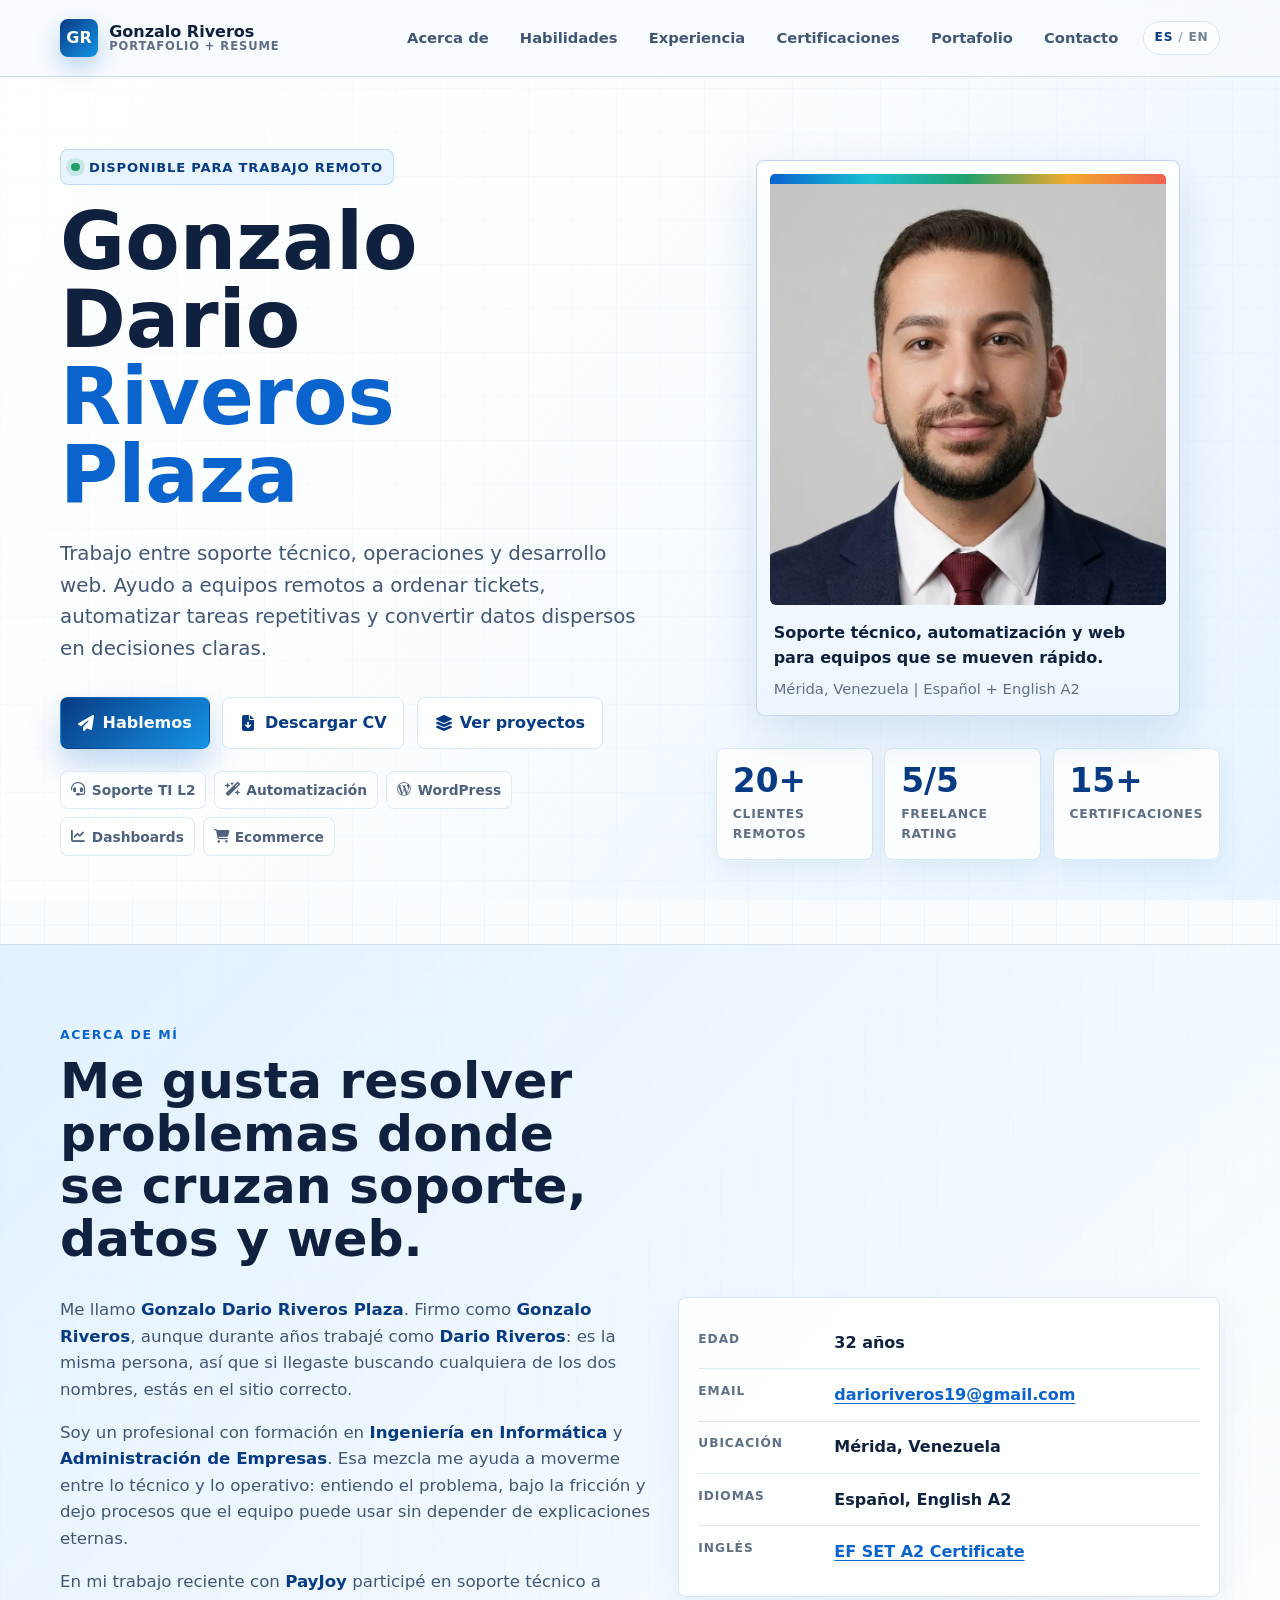
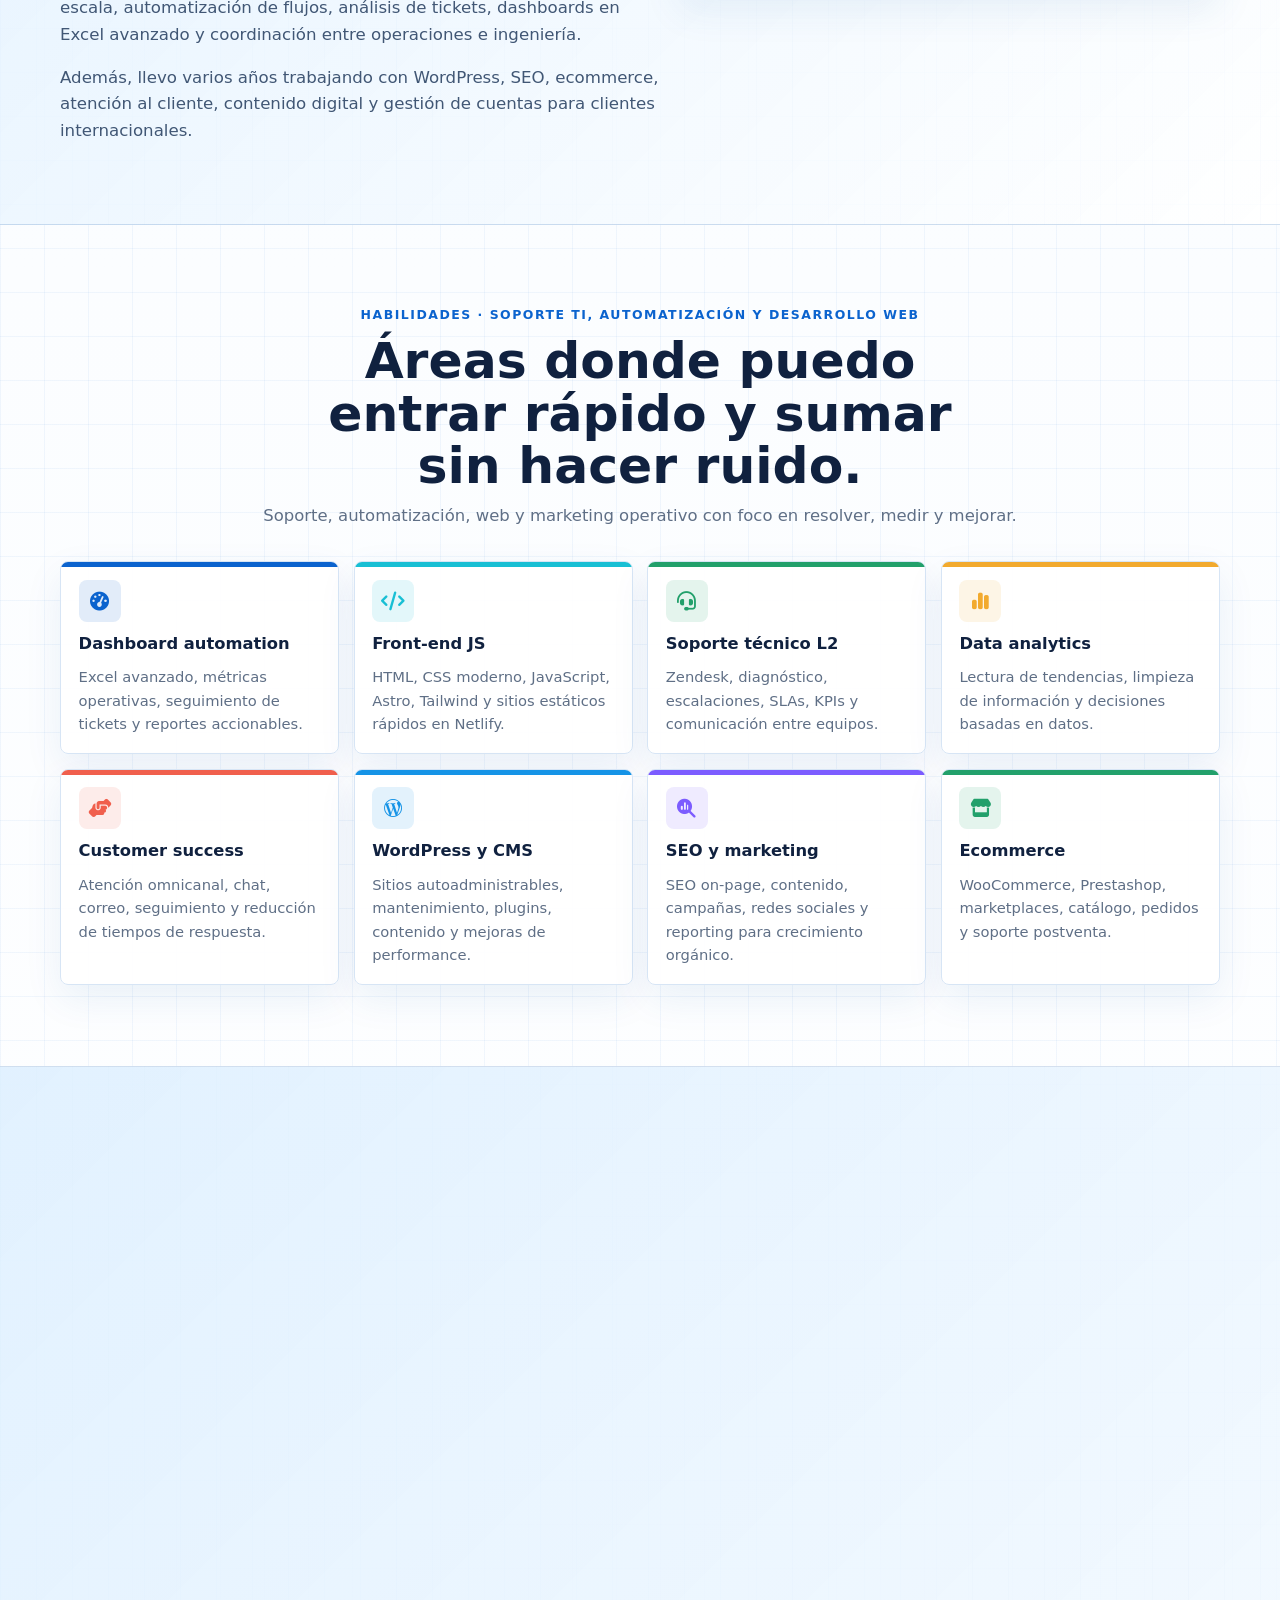
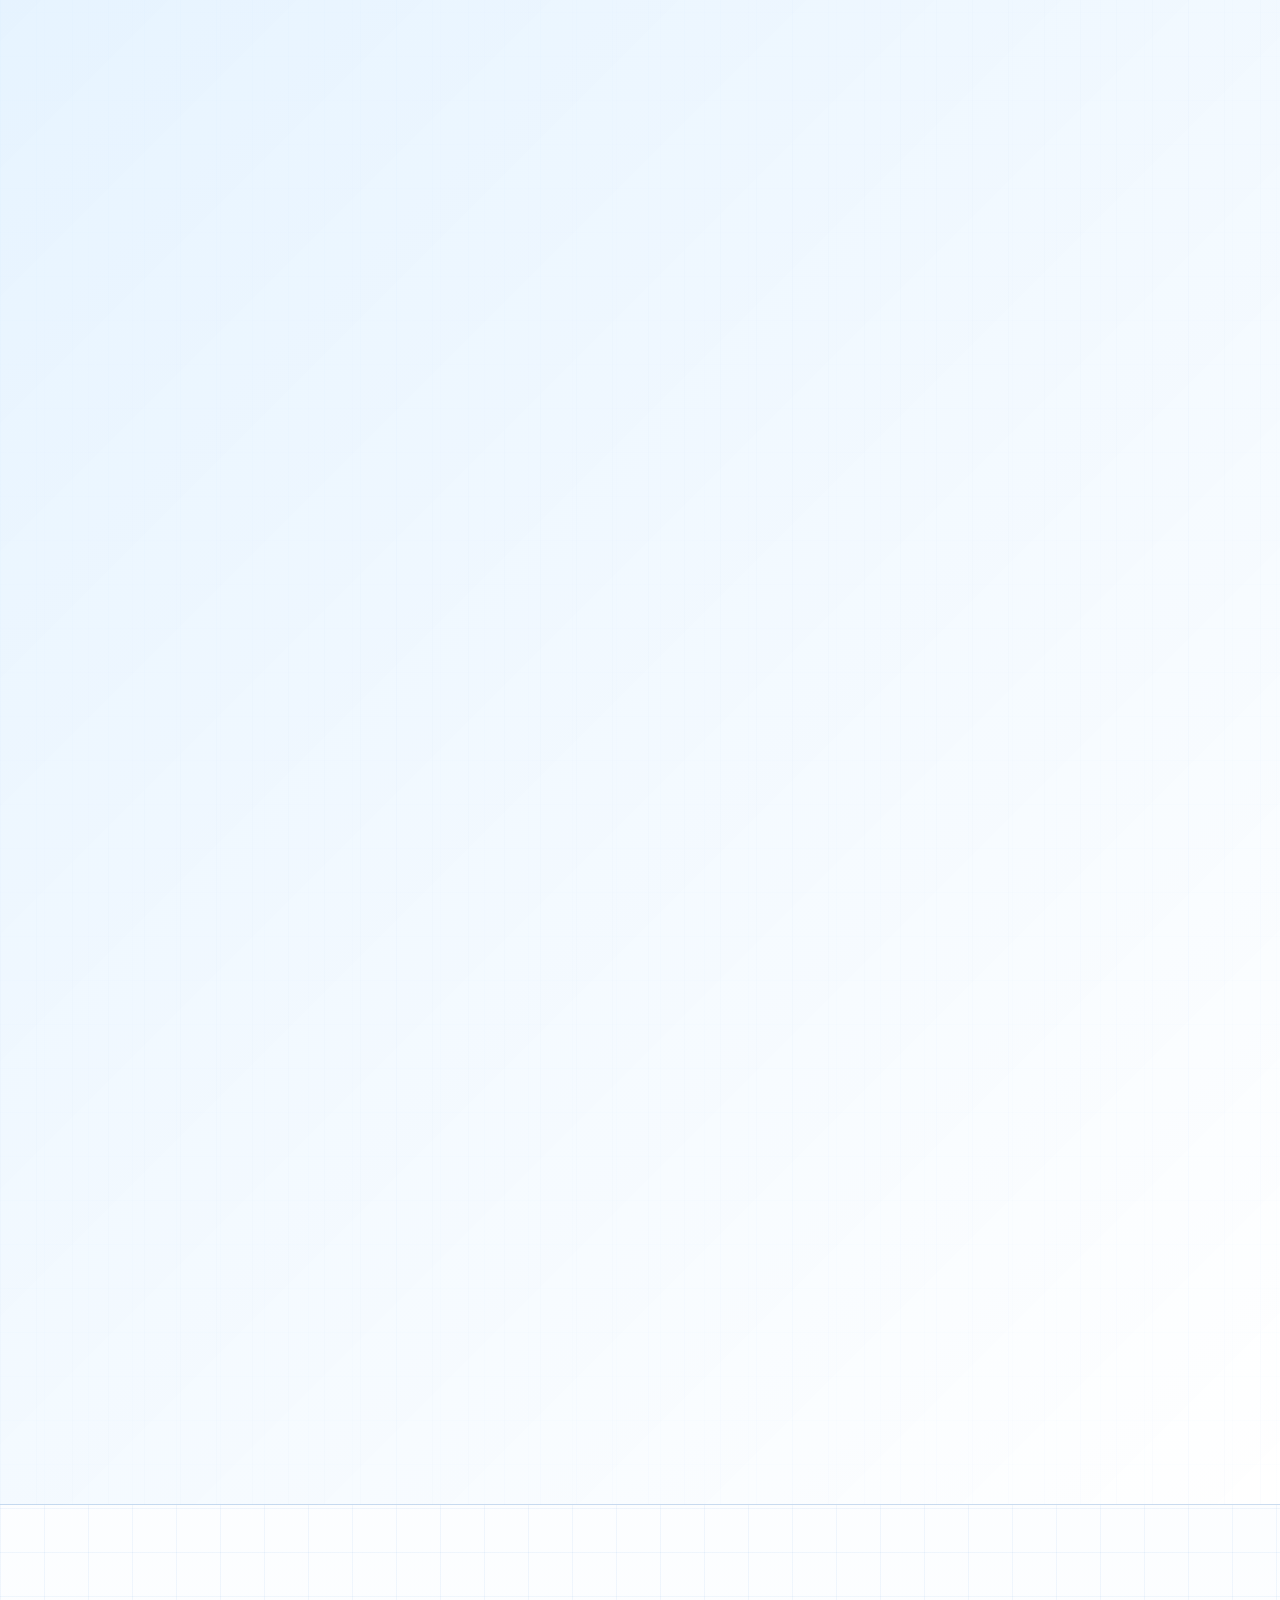
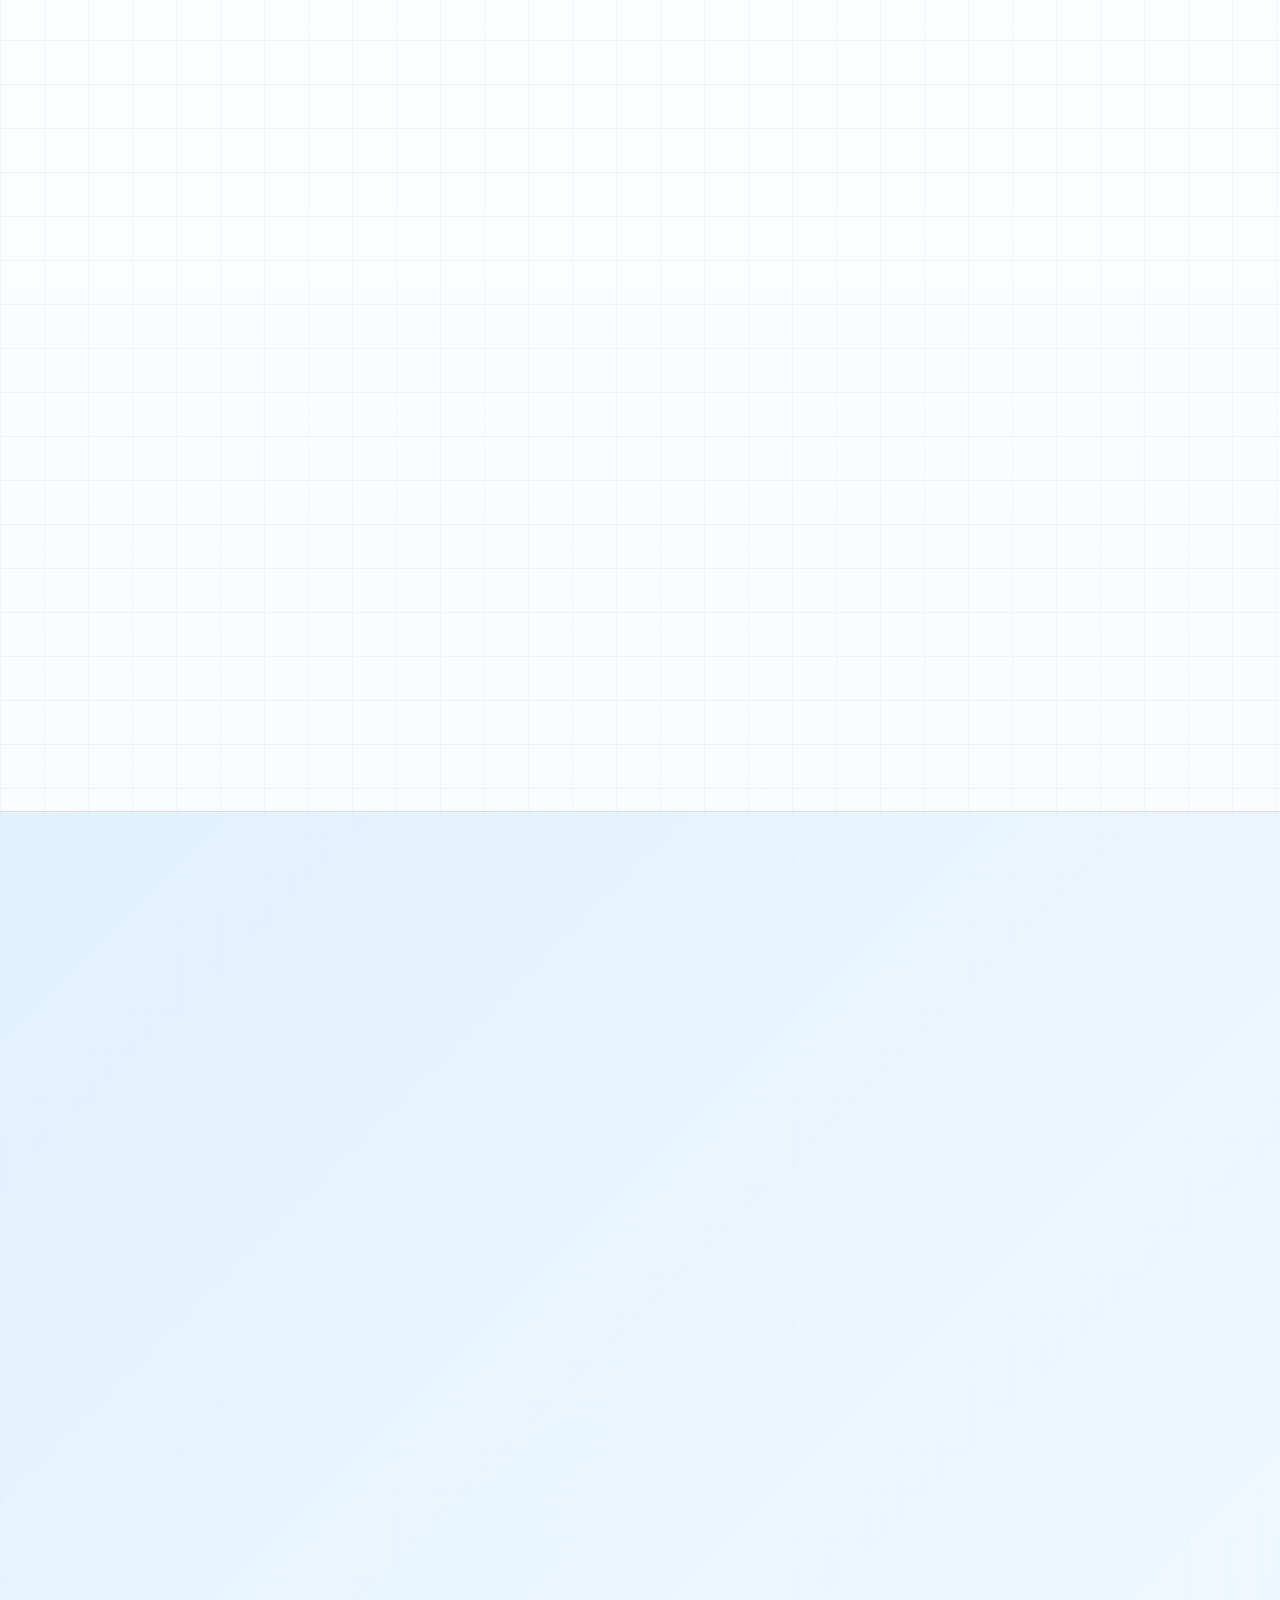
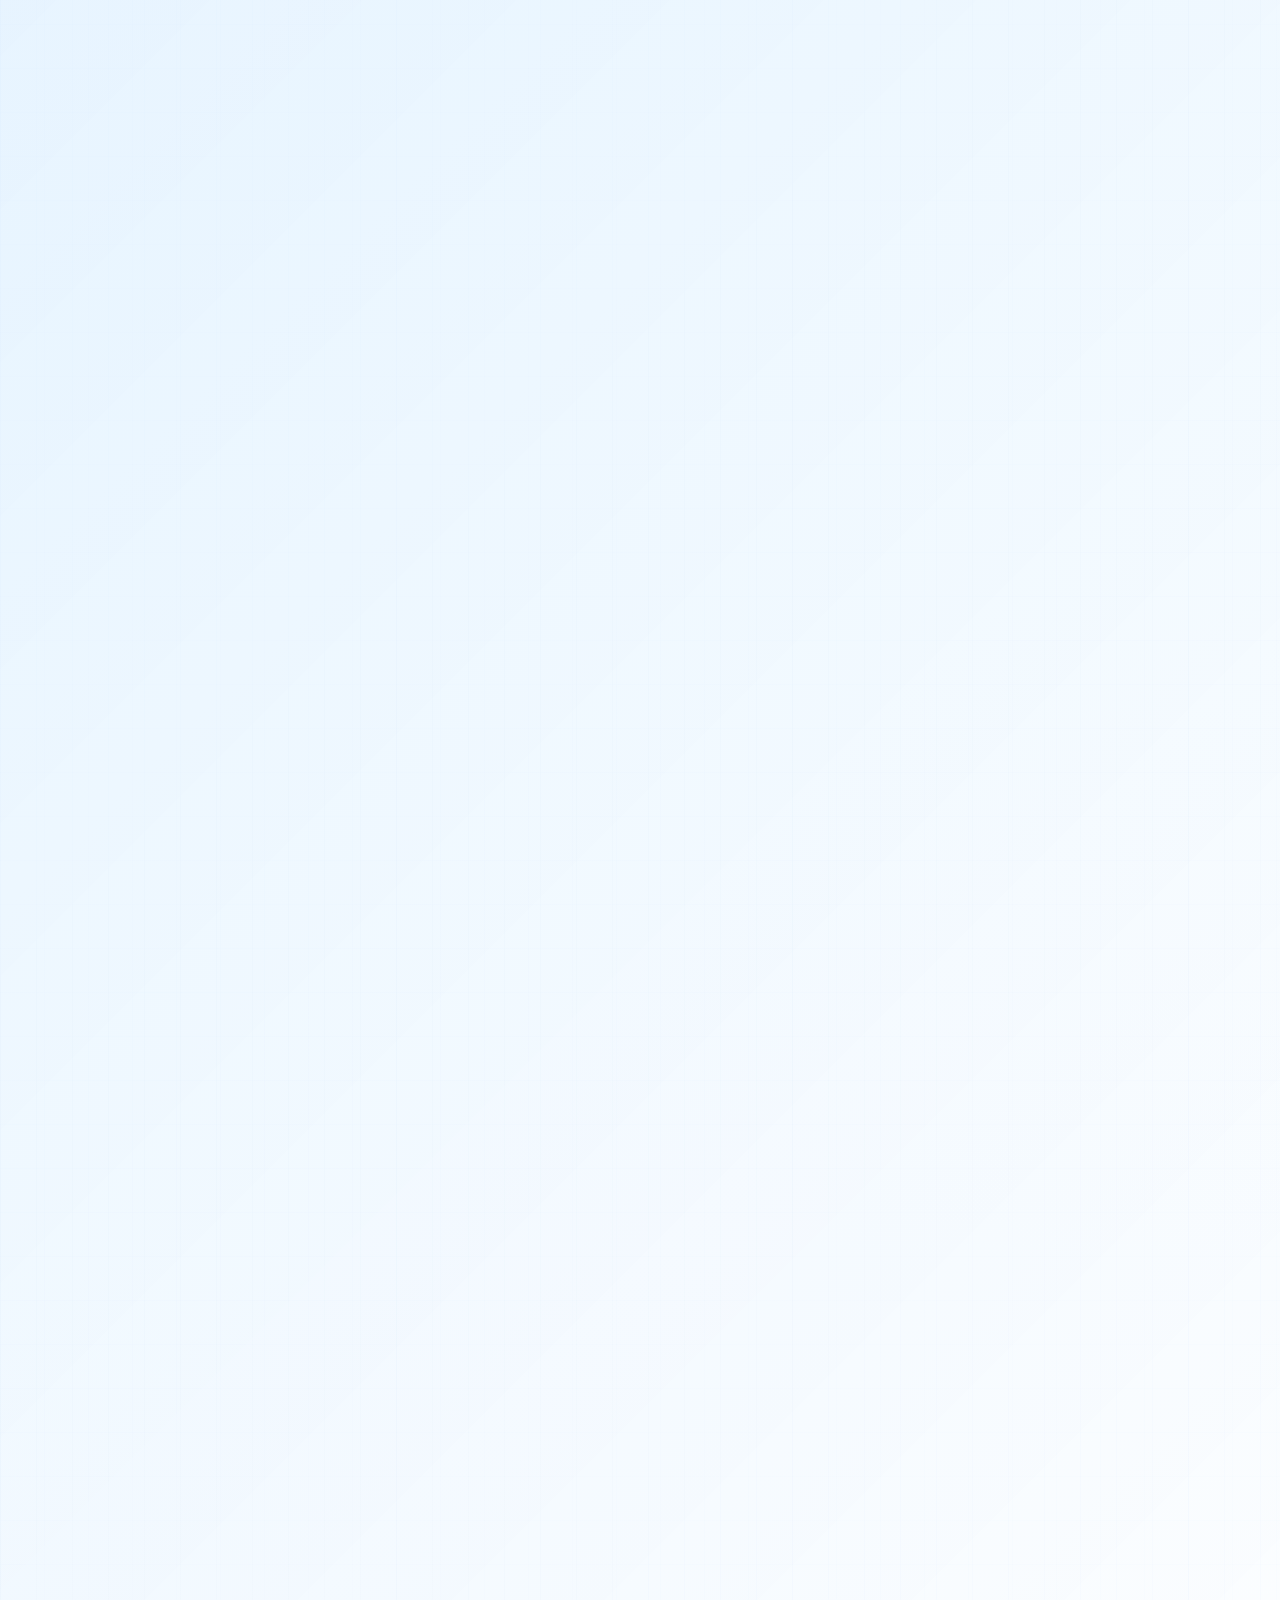
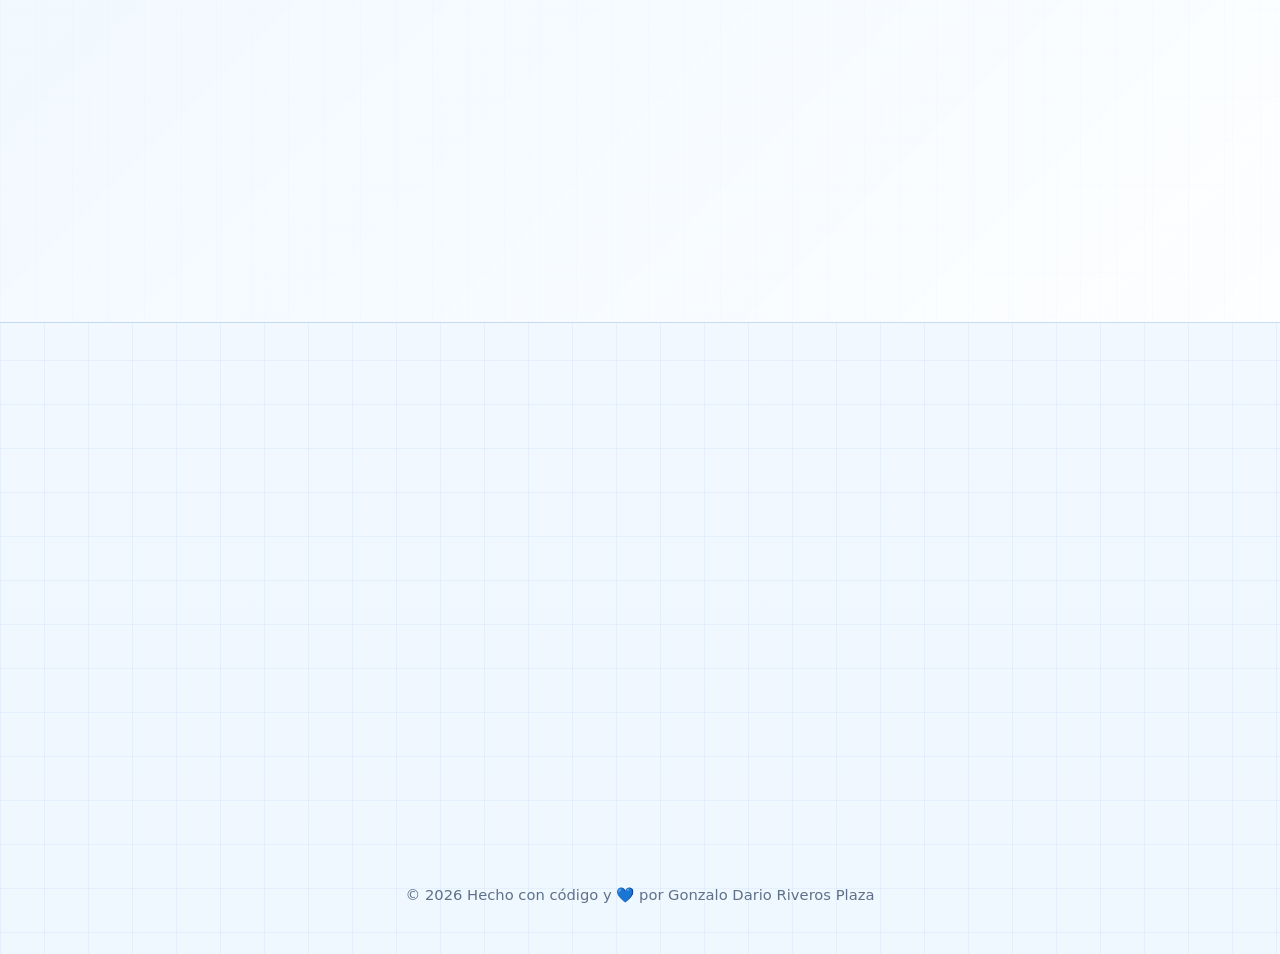
==== index.html @ 536ba5a9 "Agrega SLG, Luza Canta y EG Solutions al portafolio y Astro a habilidades - Tres tarjetas nuevas al " ====
<!DOCTYPE html>
<html lang="es">

<head>
  <meta charset="UTF-8">
  <meta name="viewport" content="width=device-width, initial-scale=1.0">

  <!-- URL DEL SITIO: si cambias de dominio, actualiza canonical, og:url, hreflang y el JSON-LD de abajo -->
  <link rel="canonical" href="https://darioriverosp.netlify.app/">
  <link rel="alternate" hreflang="es" href="https://darioriverosp.netlify.app/">
  <link rel="alternate" hreflang="en" href="https://darioriverosp.netlify.app/en/">
  <link rel="alternate" hreflang="x-default" href="https://darioriverosp.netlify.app/">

  <title>Gonzalo Dario Riveros Plaza | Soporte TI, Automatización y Desarrollo Web</title>
  <meta name="description"
    content="Gonzalo Dario Riveros Plaza (Dario Riveros): soporte técnico L2, automatización de procesos, dashboards, WordPress y desarrollo web. Disponible para trabajo remoto desde Mérida, Venezuela.">
  <meta name="author" content="Gonzalo Dario Riveros Plaza">
  <meta name="robots" content="index, follow, max-image-preview:large, max-snippet:-1">
  <meta name="theme-color" content="#0b63ce">
  <meta name="theme-color" content="#0b1a2f" media="(prefers-color-scheme: dark)">

  <!-- Search Console verificado con el archivo /google1586512e5ad97636.html en la raiz -->

  <meta property="og:type" content="profile">
  <meta property="og:url" content="https://darioriverosp.netlify.app/">
  <meta property="og:site_name" content="Gonzalo Dario Riveros Plaza">
  <meta property="og:title" content="Gonzalo Dario Riveros Plaza | Soporte TI, Automatización y Desarrollo Web">
  <meta property="og:description"
    content="Soporte técnico L2, automatización, dashboards, WordPress, ecommerce y desarrollo web para equipos remotos.">
  <meta property="og:image" content="https://darioriverosp.netlify.app/images/og-cover.jpg">
  <meta property="og:image:width" content="1200">
  <meta property="og:image:height" content="630">
  <meta property="og:image:alt" content="Gonzalo Dario Riveros Plaza — Soporte TI, Automatización y Desarrollo Web">
  <meta property="og:locale" content="es_ES">
  <meta property="og:locale:alternate" content="en_US">
  <meta property="profile:first_name" content="Gonzalo Dario">
  <meta property="profile:last_name" content="Riveros Plaza">
  <meta name="twitter:card" content="summary_large_image">
  <meta name="twitter:title" content="Gonzalo Dario Riveros Plaza | Soporte TI, Automatización y Desarrollo Web">
  <meta name="twitter:description"
    content="Soporte técnico L2, automatización, dashboards, WordPress, ecommerce y desarrollo web para equipos remotos.">
  <meta name="twitter:image" content="https://darioriverosp.netlify.app/images/og-cover.jpg">

  <link rel="icon" href="/favicon.svg" type="image/svg+xml">

  <link rel="preconnect" href="https://cdnjs.cloudflare.com" crossorigin>
  <link rel="preload" as="image" href="images/profile.webp" type="image/webp">
  <link rel="stylesheet" href="https://cdnjs.cloudflare.com/ajax/libs/font-awesome/6.5.2/css/all.min.css"
    referrerpolicy="no-referrer">
  <link rel="stylesheet" href="styles.css">

  <script type="application/ld+json">
  {
    "@context": "https://schema.org",
    "@graph": [
      {
        "@type": "Person",
        "@id": "https://darioriverosp.netlify.app/#person",
        "name": "Gonzalo Dario Riveros Plaza",
        "alternateName": [
          "Dario Riveros",
          "Gonzalo Riveros",
          "Dario Riveros Plaza",
          "Gonzalo Riveros Plaza",
          "Gonzalo Dario Riveros"
        ],
        "givenName": "Gonzalo",
        "additionalName": "Dario",
        "familyName": "Riveros Plaza",
        "jobTitle": "Especialista en Soporte TI, Automatización y Desarrollo Web",
        "description": "Profesional de soporte técnico L2, automatización de procesos y desarrollo web. Trabaja en remoto con equipos distribuidos en gestión de tickets, dashboards operativos, WordPress y ecommerce.",
        "url": "https://darioriverosp.netlify.app/",
        "image": "https://darioriverosp.netlify.app/images/profile.webp",
        "email": "mailto:darioriveros19@gmail.com",
        "telephone": "+58-412-311-5063",
        "address": {
          "@type": "PostalAddress",
          "addressLocality": "Mérida",
          "addressCountry": "VE"
        },
        "nationality": {
          "@type": "Country",
          "name": "Venezuela"
        },
        "sameAs": [
          "https://www.linkedin.com/in/darioriverosp/",
          "https://github.com/darioriverosp"
        ],
        "knowsLanguage": [
          { "@type": "Language", "name": "Spanish", "alternateName": "es" },
          { "@type": "Language", "name": "English", "alternateName": "en" }
        ],
        "knowsAbout": [
          "Soporte técnico L2",
          "Zendesk",
          "Gestión de tickets e incidencias",
          "SLA y KPI operativos",
          "Automatización de procesos",
          "Zapier",
          "WordPress",
          "WooCommerce",
          "Power BI",
          "Excel avanzado",
          "Dashboards operativos",
          "SEO técnico",
          "Ecommerce",
          "Desarrollo web front-end",
          "HTML",
          "CSS",
          "JavaScript",
          "Astro",
          "Atención al cliente",
          "Trabajo remoto"
        ],
        "hasOccupation": {
          "@type": "Occupation",
          "name": "IT Support Specialist",
          "skills": "Soporte técnico L2, Zendesk, automatización de procesos, Zapier, dashboards, WordPress, ecommerce, desarrollo web"
        },
        "alumniOf": [
          {
            "@type": "EducationalOrganization",
            "name": "Formación en Ingeniería en Informática"
          },
          {
            "@type": "EducationalOrganization",
            "name": "Formación en Administración de Empresas"
          }
        ],
        "seeks": {
          "@type": "Demand",
          "name": "Oportunidades de trabajo remoto en soporte TI, automatización y desarrollo web"
        }
      },
      {
        "@type": "ProfilePage",
        "@id": "https://darioriverosp.netlify.app/#webpage",
        "url": "https://darioriverosp.netlify.app/",
        "name": "Gonzalo Dario Riveros Plaza | Soporte TI, Automatización y Desarrollo Web",
        "inLanguage": "es",
        "mainEntity": { "@id": "https://darioriverosp.netlify.app/#person" },
        "about": { "@id": "https://darioriverosp.netlify.app/#person" },
        "isPartOf": { "@id": "https://darioriverosp.netlify.app/#website" }
      },
      {
        "@type": "WebSite",
        "@id": "https://darioriverosp.netlify.app/#website",
        "url": "https://darioriverosp.netlify.app/",
        "name": "Portafolio de Gonzalo Dario Riveros Plaza",
        "inLanguage": "es",
        "publisher": { "@id": "https://darioriverosp.netlify.app/#person" }
      },
      {
        "@type": "ItemList",
        "name": "Proyectos de Gonzalo Dario Riveros Plaza",
        "itemListOrder": "https://schema.org/ItemListUnordered",
        "numberOfItems": 15,
        "itemListElement": [
          { "@type": "ListItem", "position": 1, "item": { "@type": "CreativeWork", "name": "SLG · Dota 2", "url": "https://slgteam.netlify.app/", "description": "Panel de rendimiento del clan Sociedad Latina del Gaming: ranking, forma reciente, récords y con quién gana cada jugador, con datos de STRATZ.", "creator": { "@id": "https://darioriverosp.netlify.app/#person" } } },
          { "@type": "ListItem", "position": 2, "item": { "@type": "CreativeWork", "name": "Luza Canta", "url": "https://luza-canta.netlify.app/", "description": "App de karaoke instalable en el celular: quita la voz de las canciones para cantar con tu club.", "creator": { "@id": "https://darioriverosp.netlify.app/#person" } } },
          { "@type": "ListItem", "position": 3, "item": { "@type": "CreativeWork", "name": "EG Solutions", "url": "https://egsolutions.net/", "description": "Sitio corporativo de una empresa venezolana de ingeniería, obras civiles, climatización y mantenimiento, con formulario de cotización.", "creator": { "@id": "https://darioriverosp.netlify.app/#person" } } },
          { "@type": "ListItem", "position": 4, "item": { "@type": "CreativeWork", "name": "Blue Mérida", "url": "https://bluemerida.com/", "description": "WebApp convertida en PWA y publicada en PlayStore, con foco en experiencia móvil y operación local.", "creator": { "@id": "https://darioriverosp.netlify.app/#person" } } },
          { "@type": "ListItem", "position": 5, "item": { "@type": "CreativeWork", "name": "Chat Line Guide", "url": "https://www.chatlineguide.com/", "description": "Directorio de reseñas con navegación por categorías y ciudades, blog integrado y recursos descargables.", "creator": { "@id": "https://darioriverosp.netlify.app/#person" } } },
          { "@type": "ListItem", "position": 6, "item": { "@type": "CreativeWork", "name": "Geekciencia", "url": "https://geekciencia.com/", "description": "Portal de noticias científicas y tecnológicas con diseño autoadministrable.", "creator": { "@id": "https://darioriverosp.netlify.app/#person" } } },
          { "@type": "ListItem", "position": 7, "item": { "@type": "CreativeWork", "name": "Tarot Ars Naya", "url": "https://tarotarsnaya.art/", "description": "Sitio web especializado en consultas esotéricas y servicios integrados.", "creator": { "@id": "https://darioriverosp.netlify.app/#person" } } },
          { "@type": "ListItem", "position": 8, "item": { "@type": "CreativeWork", "name": "ArbiExpress", "url": "https://arbiexpress.com/", "description": "Plataforma de comercio P2P para Latinoamérica: operaciones directas entre compradores y vendedores.", "creator": { "@id": "https://darioriverosp.netlify.app/#person" } } },
          { "@type": "ListItem", "position": 9, "item": { "@type": "CreativeWork", "name": "PayJoy Support DB", "url": "https://payjoydbdario.netlify.app/", "description": "Dashboard centralizado y automatizado para flujos de soporte y escalaciones de nivel 2.", "creator": { "@id": "https://darioriverosp.netlify.app/#person" } } },
          { "@type": "ListItem", "position": 10, "item": { "@type": "CreativeWork", "name": "Insecta & Reptilia", "url": "https://insectareptilia.netlify.app/", "description": "Catálogo e índice interactivo de divulgación sobre especies de insectos y reptiles.", "creator": { "@id": "https://darioriverosp.netlify.app/#person" } } },
          { "@type": "ListItem", "position": 11, "item": { "@type": "CreativeWork", "name": "Elite Villagers", "url": "https://elitevillagers.netlify.app/", "description": "Landing corporativa para agencia de reclutamiento de talentos y stream management.", "creator": { "@id": "https://darioriverosp.netlify.app/#person" } } },
          { "@type": "ListItem", "position": 12, "item": { "@type": "CreativeWork", "name": "Oriana Girlfriend", "url": "https://orianagirlfriend.netlify.app/", "description": "Experiencia web interactiva de una sola página: audio sincronizado, animaciones por scroll y microinteracciones.", "creator": { "@id": "https://darioriverosp.netlify.app/#person" } } },
          { "@type": "ListItem", "position": 13, "item": { "@type": "CreativeWork", "name": "Portafolio Personal", "url": "https://keen-haibt-1977aa.netlify.app/", "description": "Maquetación de un sitio de CV y portafolio personal: perfil, servicios, blog y tema claro/oscuro.", "creator": { "@id": "https://darioriverosp.netlify.app/#person" } } },
          { "@type": "ListItem", "position": 14, "item": { "@type": "CreativeWork", "name": "Landing de App", "url": "https://trusting-snyder-95dbbc.netlify.app/", "description": "Maquetación de landing para el lanzamiento de una app móvil: características, capturas, planes y testimonios.", "creator": { "@id": "https://darioriverosp.netlify.app/#person" } } },
          { "@type": "ListItem", "position": 15, "item": { "@type": "CreativeWork", "name": "Alturas Barber Shop", "url": "https://precious-snickerdoodle-65d63f.netlify.app/", "description": "Webapp interactiva y responsiva para reservas de turnos y catálogo de barbería.", "creator": { "@id": "https://darioriverosp.netlify.app/#person" } } }
        ]
      }
    ]
  }
  </script>

</head>

<body>
  <a class="skip-link" href="#main">Saltar al contenido</a>

  <header class="site-header">
    <nav class="nav container" aria-label="Menú principal">
      <a class="brand" href="#" aria-label="Inicio">
        <span class="brand-mark" aria-hidden="true">GR</span>
        <span class="brand-name">
          Gonzalo Riveros
          <small>Portafolio + Resume</small>
        </span>
      </a>

      <button class="menu-button" id="menuButton" type="button" aria-label="Abrir menú" aria-expanded="false"
        aria-controls="navLinks">
        <span class="menu-icon" aria-hidden="true"><span></span><span></span><span></span></span>
      </button>

      <div class="nav-links" id="navLinks">
        <a href="#about">Acerca de</a>
        <a href="#skills">Habilidades</a>
        <a href="#experience">Experiencia</a>
        <a href="#certifications">Certificaciones</a>
        <a href="#portfolio">Portafolio</a>
        <a href="#contact">Contacto</a>
        <a class="lang-switch" href="en/" hreflang="en" lang="en" aria-label="Switch to English"><span class="lang-now" aria-hidden="true">ES</span><span class="lang-to">EN</span></a>
      </div>
    </nav>
  </header>

  <div class="nav-scrim" id="navScrim" aria-hidden="true"></div>

  <main id="main">
    <section class="hero container">
      <div class="hero-grid">
        <div data-reveal>
          <span class="eyebrow">Disponible para trabajo remoto</span>
          <h1><span class="name-first">Gonzalo Dario</span> <span>Riveros Plaza</span></h1>
          <p class="hero-copy">
            Trabajo entre soporte técnico, operaciones y desarrollo web. Ayudo a equipos remotos a ordenar tickets,
            automatizar tareas repetitivas y convertir datos dispersos en decisiones claras.
          </p>

          <div class="hero-actions">
            <a class="button button-primary" href="#contact"><i class="fa-solid fa-paper-plane icon"
                aria-hidden="true"></i>Hablemos</a>
            <a class="button button-ghost" href="cv_ats_gonzalo_riveros.pdf" target="_blank" rel="noopener"><i
                class="fa-solid fa-file-arrow-down icon" aria-hidden="true"></i>Descargar
              CV</a>
            <a class="button button-ghost" href="#portfolio"><i class="fa-solid fa-layer-group icon"
                aria-hidden="true"></i>Ver proyectos</a>
          </div>

          <div class="quick-stack" aria-label="Especialidades">
            <span><i class="fa-solid fa-headset icon" aria-hidden="true"></i>Soporte TI L2</span>
            <span><i class="fa-solid fa-wand-magic-sparkles icon" aria-hidden="true"></i>Automatización</span>
            <span><i class="fa-brands fa-wordpress-simple icon" aria-hidden="true"></i>WordPress</span>
            <span><i class="fa-solid fa-chart-line icon" aria-hidden="true"></i>Dashboards</span>
            <span><i class="fa-solid fa-cart-shopping icon" aria-hidden="true"></i>Ecommerce</span>
          </div>
        </div>

        <div class="hero-visual" data-reveal>
          <figure class="portrait-panel">
            <img src="images/profile.webp" alt="Foto de perfil de Gonzalo Riveros" width="720" height="790"
              fetchpriority="high" decoding="async">
            <figcaption class="portrait-caption">
              <strong>Soporte técnico, automatización y web para equipos que se mueven rápido.</strong>
              <span>Mérida, Venezuela | Español + English A2</span>
            </figcaption>
          </figure>

          <div class="signal-grid" aria-label="Métricas profesionales">
            <div class="signal">
              <strong>20+</strong>
              <span>clientes remotos</span>
            </div>
            <div class="signal">
              <strong>5/5</strong>
              <span>freelance rating</span>
            </div>
            <div class="signal">
              <strong>15+</strong>
              <span>certificaciones</span>
            </div>
          </div>
        </div>
      </div>
    </section>

    <section class="section section-band" id="about">
      <div class="container">
        <div class="section-heading" data-reveal>
          <span class="kicker">Acerca de mí</span>
          <h2>Me gusta resolver problemas donde se cruzan soporte, datos y web.</h2>
        </div>

        <div class="about-grid">
          <div class="story" data-reveal>
            <p>
              Me llamo <strong>Gonzalo Dario Riveros Plaza</strong>. Firmo como <strong>Gonzalo Riveros</strong>,
              aunque durante años trabajé como <strong>Dario Riveros</strong>: es la misma persona, así que si llegaste
              buscando cualquiera de los dos nombres, estás en el sitio correcto.
            </p>
            <p>
              Soy un profesional con formación en <strong>Ingeniería en Informática</strong> y
              <strong>Administración de Empresas</strong>. Esa mezcla me ayuda a moverme entre lo técnico y lo
              operativo: entiendo el problema, bajo la fricción y dejo procesos que el equipo puede usar sin depender
              de explicaciones eternas.
            </p>
            <p>
              En mi trabajo reciente con <strong>PayJoy</strong> participé en soporte técnico a escala, automatización
              de flujos, análisis de tickets, dashboards en Excel avanzado y coordinación entre operaciones e
              ingeniería.
            </p>
            <p>
              Además, llevo varios años trabajando con WordPress, SEO, ecommerce, atención al cliente, contenido digital
              y gestión de cuentas para clientes internacionales.
            </p>
          </div>

          <aside class="info-panel" data-reveal aria-label="Información básica">
            <div class="info-row">
              <span>Edad</span>
              <span>32 años</span>
            </div>
            <div class="info-row">
              <span>Email</span>
              <a href="mailto:darioriveros19@gmail.com">darioriveros19@gmail.com</a>
            </div>
            <div class="info-row">
              <span>Ubicación</span>
              <span>Mérida, Venezuela</span>
            </div>
            <div class="info-row">
              <span>Idiomas</span>
              <span>Español, English A2</span>
            </div>
            <div class="info-row">
              <span>Inglés</span>
              <a href="https://cert.efset.org/E7sRt2" target="_blank" rel="noopener">EF SET A2 Certificate</a>
            </div>
          </aside>
        </div>
      </div>
    </section>

    <section class="section" id="skills">
      <div class="container">
        <div class="section-heading center" data-reveal>
          <span class="kicker">Habilidades · Soporte TI, automatización y desarrollo web</span>
          <h2>Áreas donde puedo entrar rápido y sumar sin hacer ruido.</h2>
          <p>Soporte, automatización, web y marketing operativo con foco en resolver, medir y mejorar.</p>
        </div>

        <div class="focus-grid">
          <article class="skill-card" style="--accent: var(--blue-700)" data-reveal>
            <i class="fa-solid fa-gauge-high skill-icon" aria-hidden="true"></i>
            <strong>Dashboard automation</strong>
            <span>Excel avanzado, métricas operativas, seguimiento de tickets y reportes accionables.</span>
          </article>
          <article class="skill-card" style="--accent: var(--cyan)" data-reveal>
            <i class="fa-solid fa-code skill-icon" aria-hidden="true"></i>
            <strong>Front-end JS</strong>
            <span>HTML, CSS moderno, JavaScript, Astro, Tailwind y sitios estáticos rápidos en Netlify.</span>
          </article>
          <article class="skill-card" style="--accent: var(--green)" data-reveal>
            <i class="fa-solid fa-headset skill-icon" aria-hidden="true"></i>
            <strong>Soporte técnico L2</strong>
            <span>Zendesk, diagnóstico, escalaciones, SLAs, KPIs y comunicación entre equipos.</span>
          </article>
          <article class="skill-card" style="--accent: var(--gold)" data-reveal>
            <i class="fa-solid fa-chart-simple skill-icon" aria-hidden="true"></i>
            <strong>Data analytics</strong>
            <span>Lectura de tendencias, limpieza de información y decisiones basadas en datos.</span>
          </article>
          <article class="skill-card" style="--accent: var(--coral)" data-reveal>
            <i class="fa-solid fa-handshake-angle skill-icon" aria-hidden="true"></i>
            <strong>Customer success</strong>
            <span>Atención omnicanal, chat, correo, seguimiento y reducción de tiempos de respuesta.</span>
          </article>
          <article class="skill-card" style="--accent: var(--blue-500)" data-reveal>
            <i class="fa-brands fa-wordpress-simple skill-icon" aria-hidden="true"></i>
            <strong>WordPress y CMS</strong>
            <span>Sitios autoadministrables, mantenimiento, plugins, contenido y mejoras de performance.</span>
          </article>
          <article class="skill-card" style="--accent: var(--violet)" data-reveal>
            <i class="fa-solid fa-magnifying-glass-chart skill-icon" aria-hidden="true"></i>
            <strong>SEO y marketing</strong>
            <span>SEO on-page, contenido, campañas, redes sociales y reporting para crecimiento orgánico.</span>
          </article>
          <article class="skill-card" style="--accent: var(--green)" data-reveal>
            <i class="fa-solid fa-store skill-icon" aria-hidden="true"></i>
            <strong>Ecommerce</strong>
            <span>WooCommerce, Prestashop, marketplaces, catálogo, pedidos y soporte postventa.</span>
          </article>
        </div>
      </div>
    </section>

    <section class="section section-band" id="experience">
      <div class="container">
        <div class="section-heading" data-reveal>
          <span class="kicker">Experiencia en soporte técnico y operaciones remotas</span>
          <h2>Experiencia práctica en soporte, automatización y operaciones digitales.</h2>
        </div>

        <div class="timeline">
          <article class="role" data-reveal>
            <span class="role-marker" style="--accent: var(--blue-700)" aria-hidden="true"></span>
            <div class="role-card">
              <div class="role-top">
                <div>
                  <h3><a href="https://www.payjoy.com/" target="_blank" rel="noopener">PayJoy LLC</a></h3>
                  <p class="meta">Consultor de soporte de TI | Remoto</p>
                </div>
                <span class="date">ene. 2026 - jun. 2026</span>
              </div>
              <ul>
                <li>Soporte técnico crítico en <strong>Zendesk</strong>, gestión de tickets e incidencias garantizando <strong>SLAs</strong>, <strong>KPIs</strong> y
                  continuidad operativa.</li>
                <li><strong>Automatización de procesos</strong> clave con scripts y macros para Samsung Enrollment y conciliación de
                  pagos.</li>
                <li>Monitoreo operativo con dashboards en <strong>Excel avanzado</strong> y <strong>Power BI</strong> para reducir tiempos de revisión.
                </li>
              <li><strong>Troubleshooting</strong> de errores del sistema y <strong>escalaciones técnicas</strong> como enlace con Ingeniería LATAM.
                </li>
              </ul>
            </div>
          </article>

          <article class="role" data-reveal>
            <span class="role-marker" style="--accent: var(--green)" aria-hidden="true"></span>
            <div class="role-card">
              <div class="role-top">
                <div>
                  <h3><a href="https://pistachogames.com/" target="_blank" rel="noopener">Pistachogames</a></h3>
                  <p class="meta">Representante de atención al cliente | Remoto</p>
                </div>
                <span class="date">jul. 2025 - ene. 2026</span>
              </div>
              <ul>
                <li><strong>Customer Support 24/7</strong> vía chat en vivo y correo electrónico para usuarios de plataforma digital.
                </li>
                <li>Gestión eficiente de incidencias de cuentas, pagos y retiros con foco en satisfacción del cliente.
                </li>
                <li>Reducción del tiempo de respuesta a <strong>menos de 3 minutos</strong> y mejora de fidelización.</li>
                <li>Mantenimiento de altos niveles de satisfacción, seguimiento y resolución en soporte omnicanal.</li>
              </ul>
            </div>
          </article>

          <article class="role" data-reveal>
            <span class="role-marker" style="--accent: var(--gold)" aria-hidden="true"></span>
            <div class="role-card">
              <div class="role-top">
                <div>
                  <h3><a href="https://pcracing.pro/" target="_blank" rel="noopener">KD Technology SLU</a></h3>
                  <p class="meta">Especialista en soporte IT | Remoto</p>
                </div>
                <span class="date">ene. 2025 - jul. 2025</span>
              </div>
              <ul>
                <li>Resolución de más de <strong>20 tickets diarios</strong> de <strong>IT Support</strong> con alto nivel de satisfacción.</li>
                <li>Gestión de plataformas ecommerce: <strong>WooCommerce</strong>, <strong>Prestashop</strong>, Amazon, PcComponentes, Miravia y
                  Carrefour.</li>
                <li>Reducción del tiempo de resolución de incidencias en <strong>20%</strong> mediante mejora de procesos.</li>
                <li>Mejora continua de experiencia del cliente, retención y soporte postventa.</li>
              </ul>
            </div>
          </article>

          <article class="role" data-reveal>
            <span class="role-marker" style="--accent: var(--coral)" aria-hidden="true"></span>
            <div class="role-card">
              <div class="role-top">
                <div>
                  <h3><a href="https://www.invictabp.com/" target="_blank" rel="noopener">Invicta Business Partners
                      LLC</a></h3>
                  <p class="meta">Especialista en marketing digital | Remoto</p>
                </div>
                <span class="date">mar. 2024 - ene. 2025</span>
              </div>
              <ul>
                <li>Gestión simultánea de 30 cuentas de redes sociales con <strong>Metricool</strong> y planificación de contenido.</li>
                <li>Incremento del engagement en <strong>15%</strong> mediante estrategias de marketing digital basadas en datos.</li>
                <li>Automatización de la programación de contenido con <strong>Metricool</strong>, ahorrando más de <strong>10 horas semanales</strong>.</li>
                <li>Análisis de métricas y optimización de campañas para mejorar ROI y rendimiento.</li>
              </ul>
            </div>
          </article>

          <article class="role" data-reveal>
            <span class="role-marker" style="--accent: var(--violet)" aria-hidden="true"></span>
            <div class="role-card">
              <div class="role-top">
                <div>
                  <h3><a href="https://book.lvlty.com/" target="_blank" rel="noopener">LVLTY LLC</a></h3>
                  <p class="meta">Desarrollador WordPress | Remoto</p>
                </div>
                <span class="date">nov. 2022 - jul. 2023</span>
              </div>
              <ul>
                <li>Desarrollo y optimización de sistemas de listings y plataformas web sobre <strong>WordPress</strong>.</li>
                <li>Gestión e integración de <strong>Airbnb</strong>, Vrbo, <strong>Hostaway</strong>, WordPress y <strong>Monday</strong> en un mismo flujo operativo.</li>
                <li>Automatización de flujos de trabajo e integración entre plataformas con <strong>Zapier</strong>, reduciendo tareas manuales recurrentes.</li>
                <li><strong>SEO técnico</strong> y estructural para mejorar la visibilidad e indexación del sitio.</li>
              </ul>
            </div>
          </article>

          <article class="role" data-reveal>
            <span class="role-marker" style="--accent: var(--cyan)" aria-hidden="true"></span>
            <div class="role-card">
              <div class="role-top">
                <div>
                  <h3><a href="https://www.workana.com/" target="_blank" rel="noopener">WORKANA LLC</a></h3>
                  <p class="meta">Asistente virtual freelance | Remoto</p>
                </div>
                <span class="date">ene. 2020 - jun. 2026</span>
              </div>
              <ul>
                <li>Trabajo remoto con más de <strong>20 clientes internacionales</strong> en asistencia virtual, desarrollo web y
                  operaciones digitales.</li>
                <li>Diseño, desarrollo y mantenimiento de sitios web con <strong>WordPress</strong>, HTML5, CSS3 y JavaScript.</li>
                <li>Optimización de rendimiento web y <strong>SEO on-page</strong>, aumentando tráfico orgánico hasta en 10%.</li>
                <li>Gestión de campañas de email marketing con <strong>Mailchimp</strong>, incrementando tasas de apertura en +10%.</li>
                <li>Calificación constante de <strong>5 estrellas</strong> en plataformas freelance y atención orientada a resultados.
                </li>
              </ul>
            </div>
          </article>

          <article class="role" data-reveal>
            <span class="role-marker" style="--accent: var(--blue-500)" aria-hidden="true"></span>
            <div class="role-card">
              <div class="role-top">
                <div>
                  <h3><a href="https://chatcenter.net/" target="_blank" rel="noopener">ChatCenter Services</a></h3>
                  <p class="meta">Operador de data entry y soporte | Remoto</p>
                </div>
                <span class="date">oct. 2019 - oct. 2020</span>
              </div>
              <ul>
                <li>Soporte de chat para plataforma descentralizada tipo crowdchat.</li>
                <li>Comunicación entre usuarios y empresas en un entorno <strong>100% digital</strong>.</li>
                <li>Entrada y organización de datos con calificación constante de 5 estrellas.</li>
              </ul>
            </div>
          </article>
        </div>
      </div>
    </section>

    <section class="section" id="certifications">
      <div class="container">
        <div class="section-heading center" data-reveal>
          <span class="kicker">Certificaciones en desarrollo web, marketing y datos</span>
          <h2>Formación continua enfocada en web, marketing, datos y trabajo remoto.</h2>
        </div>

        <div class="cert-grid">
          <article class="cert-card" style="--accent: var(--green)" data-reveal>
            <strong>Desarrollo Web Online</strong><span>Platzi</span>
          </article>
          <article class="cert-card" style="--accent: var(--green)" data-reveal>
            <strong>WordPress y No-code</strong><span>Platzi</span>
          </article>
          <article class="cert-card" style="--accent: var(--green)" data-reveal>
            <strong>Ingeniería de Software</strong><span>Platzi</span>
          </article>
          <article class="cert-card" style="--accent: var(--green)" data-reveal>
            <strong>Programación Básica</strong><span>Platzi</span>
          </article>
          <article class="cert-card" style="--accent: var(--blue-500)" data-reveal>
            <strong>Marketing Digital</strong><span>Google Actívate</span>
          </article>
          <article class="cert-card" style="--accent: var(--blue-500)" data-reveal>
            <strong>Comercio Electrónico</strong><span>Google Actívate</span>
          </article>
          <article class="cert-card" style="--accent: var(--blue-500)" data-reveal>
            <strong>Competencias Digitales</strong><span>Google Actívate</span>
          </article>
          <article class="cert-card" style="--accent: var(--violet)" data-reveal>
            <strong>Responsive Web Design</strong><span>freeCodeCamp</span>
          </article>
          <article class="cert-card" style="--accent: var(--coral)" data-reveal>
            <strong>Programación Principiantes</strong><span>Udemy</span>
          </article>
          <a class="cert-card" style="--accent: var(--blue-700)" href="https://cert.efset.org/E7sRt2" target="_blank"
            rel="noopener" data-reveal>
            <strong>EF SET English A2 Certificate</strong><span>Ver certificado</span>
          </a>
          <article class="cert-card" style="--accent: var(--gold)" data-reveal>
            <strong>Estrategias de Aprendizaje</strong><span>Platzi</span>
          </article>
          <article class="cert-card" style="--accent: var(--gold)" data-reveal>
            <strong>Trabajo Remoto</strong><span>Platzi</span>
          </article>
        </div>

        <div class="hero-actions" style="justify-content: center; margin-top: 1.4rem" data-reveal>
          <a class="button button-ghost" href="https://platzi.com/p/darioriverosp/" target="_blank" rel="noopener"><i
              class="fa-solid fa-certificate icon" aria-hidden="true"></i>Ver perfil completo en Platzi</a>
        </div>
      </div>
    </section>

    <section class="section section-band" id="portfolio">
      <div class="container">
        <div class="portfolio-top" data-reveal>
          <div class="section-heading" style="margin-bottom: 0">
            <span class="kicker">Portafolio · WordPress, ecommerce y dashboards</span>
            <h2>Proyectos que muestran cómo trabajo.</h2>
            <p>Webs, dashboards, automatizaciones y productos móviles publicados para usuarios reales.</p>
          </div>

          <div class="filter-bar" role="group" aria-label="Filtrar portafolio">
            <button class="filter-btn is-active" type="button" data-filter="all" aria-pressed="true">Todos</button>
            <button class="filter-btn" type="button" data-filter="web" aria-pressed="false">Web</button>
            <button class="filter-btn" type="button" data-filter="dashboard" aria-pressed="false">Dashboards</button>
            <button class="filter-btn" type="button" data-filter="mobile" aria-pressed="false">Mobile</button>
            <button class="filter-btn" type="button" data-filter="special" aria-pressed="false">Especiales</button>
          </div>
        </div>

        <div class="project-grid" id="portfolioGrid">
          <article class="project-card" data-category="dashboard" data-reveal>
            <div class="project-visual" style="--visual-a: #2b1a6b; --visual-b: #7c5cff"><span>SLG · Dota 2</span>
            </div>
            <div class="project-body">
              <span class="badge" style="--badge-bg: #eee8ff; --badge-ink: #513cc4">Dashboards</span>
              <h3>SLG · Dota 2</h3>
              <p>Panel de rendimiento del clan Sociedad Latina del Gaming: ranking, forma reciente, récords y con quién gana cada jugador, con datos de STRATZ.</p>
              <div class="tags"><span>Astro</span><span>API STRATZ</span><span>JavaScript</span><span>Netlify</span></div>
              <a class="project-link" href="https://slgteam.netlify.app/" target="_blank" rel="noopener">Ver proyecto</a>
            </div>
          </article>

          <article class="project-card" data-category="mobile" data-reveal>
            <div class="project-visual" style="--visual-a: #8a1f6b; --visual-b: #f05f9d"><span>Luza Canta</span>
            </div>
            <div class="project-body">
              <span class="badge" style="--badge-bg: #dff0ff; --badge-ink: #0057c2">Mobile</span>
              <h3>Luza Canta</h3>
              <p>App de karaoke instalable en el celular: quita la voz de las canciones para cantar con tu club.</p>
              <div class="tags"><span>Astro</span><span>PWA</span><span>Audio web</span><span>Netlify</span></div>
              <a class="project-link" href="https://luza-canta.netlify.app/" target="_blank" rel="noopener">Ver proyecto</a>
            </div>
          </article>

          <article class="project-card" data-category="web" data-reveal>
            <div class="project-visual" style="--visual-a: #0f3d5c; --visual-b: #22a06b"><span>EG Solutions</span>
            </div>
            <div class="project-body">
              <span class="badge">Desarrollo web</span>
              <h3>EG Solutions</h3>
              <p>Sitio corporativo de una empresa venezolana de ingeniería, obras civiles, climatización y mantenimiento, con formulario de cotización.</p>
              <div class="tags"><span>HTML</span><span>CSS</span><span>JavaScript</span><span>SEO</span><span>Netlify</span></div>
              <a class="project-link" href="https://egsolutions.net/" target="_blank" rel="noopener">Ver proyecto</a>
            </div>
          </article>

          <article class="project-card" data-category="mobile" data-reveal>
            <div class="project-visual" style="--visual-a: #0057c2; --visual-b: #18bfd4"><span>Blue Mérida</span>
            </div>
            <div class="project-body">
              <span class="badge" style="--badge-bg: #dff0ff; --badge-ink: #0057c2">Mobile</span>
              <h3>Blue Mérida</h3>
              <p>WebApp convertida en PWA y publicada en PlayStore, con foco en experiencia móvil y operación
                escalable.</p>
              <div class="tags"><span>React</span><span>Supabase</span><span>Lovable</span><span>PWA</span></div>
              <a class="project-link" href="https://bluemerida.com/" target="_blank" rel="noopener">Ver proyecto</a>
            </div>
          </article>

          <article class="project-card" data-category="web" data-reveal>
            <div class="project-visual" style="--visual-a: #063475; --visual-b: #1593e6"><span>Chat Line Guide</span>
            </div>
            <div class="project-body">
              <span class="badge">Desarrollo web</span>
              <h3>Chat Line Guide</h3>
              <p>Directorio de reseñas con navegación por categorías y ciudades, blog integrado y recursos descargables.</p>
              <div class="tags"><span>WordPress</span><span>PHP</span><span>MySQL</span><span>cPanel</span></div>
              <a class="project-link" href="https://www.chatlineguide.com/" target="_blank" rel="noopener">Ver
                proyecto</a>
            </div>
          </article>

          <article class="project-card" data-category="web" data-reveal>
            <img class="project-media" src="images/geekciencia.webp" alt="Vista previa de Geekciencia" width="600"
              height="338" loading="lazy" decoding="async">
            <div class="project-body">
              <span class="badge">Desarrollo web</span>
              <h3>Geekciencia</h3>
              <p>Portal de noticias científicas y tecnológicas con diseño autoadministrable.</p>
              <div class="tags"><span>WordPress</span><span>PHP</span><span>MySQL</span><span>cPanel</span></div>
              <a class="project-link" href="https://geekciencia.com/" target="_blank" rel="noopener">Ver proyecto</a>
            </div>
          </article>

          <article class="project-card" data-category="web" data-reveal>
            <img class="project-media" src="images/tarotarsnaya.webp" alt="Vista previa de Tarot Ars Naya" width="600"
              height="338" loading="lazy" decoding="async">
            <div class="project-body">
              <span class="badge">Desarrollo web</span>
              <h3>Tarot Ars Naya</h3>
              <p>Sitio web especializado en consultas esotéricas y servicios integrados.</p>
              <div class="tags"><span>WordPress</span><span>PHP</span><span>MySQL</span><span>cPanel</span></div>
              <a class="project-link" href="https://tarotarsnaya.art/" target="_blank" rel="noopener">Ver proyecto</a>
            </div>
          </article>

          <article class="project-card" data-category="web" data-reveal>
            <img class="project-media" src="images/arbiexpress.webp" alt="Vista previa de ArbiExpress" width="600"
              height="338" loading="lazy" decoding="async">
            <div class="project-body">
              <span class="badge">Desarrollo web</span>
              <h3>ArbiExpress</h3>
              <p>Plataforma de comercio P2P para Latinoamérica: operaciones directas entre compradores y vendedores.</p>
              <div class="tags"><span>PHP</span><span>MySQL</span><span>cPanel</span></div>
              <a class="project-link" href="https://arbiexpress.com/" target="_blank" rel="noopener">Ver proyecto</a>
            </div>
          </article>

          <article class="project-card" data-category="dashboard" data-reveal>
            <div class="project-visual" style="--visual-a: #0b63ce; --visual-b: #18bfd4"><span>PayJoy Support DB</span>
            </div>
            <div class="project-body">
              <span class="badge" style="--badge-bg: #eee8ff; --badge-ink: #513cc4">Dashboards</span>
              <h3>PayJoy Support DB</h3>
              <p>Dashboard centralizado y automatizado para flujos de soporte y escalaciones de nivel 2.</p>
              <div class="tags"><span>HTML</span><span>CSS</span><span>JavaScript</span></div>
              <a class="project-link" href="https://payjoydbdario.netlify.app/" target="_blank" rel="noopener">Ver
                proyecto</a>
            </div>
          </article>

          <article class="project-card" data-category="web" data-reveal>
            <div class="project-visual" style="--visual-a: #0f7a55; --visual-b: #22a06b"><span>Insecta & Reptilia</span>
            </div>
            <div class="project-body">
              <span class="badge">Desarrollo web</span>
              <h3>Insecta &amp; Reptilia</h3>
              <p>Catálogo e índice interactivo de divulgación sobre especies de insectos y reptiles.</p>
              <div class="tags"><span>HTML</span><span>CSS</span><span>JavaScript</span></div>
              <a class="project-link" href="https://insectareptilia.netlify.app/" target="_blank" rel="noopener">Ver
                proyecto</a>
            </div>
          </article>

          <article class="project-card" data-category="web" data-reveal>
            <div class="project-visual" style="--visual-a: #9b6a00; --visual-b: #f2aa2e"><span>Elite Villagers</span>
            </div>
            <div class="project-body">
              <span class="badge">Desarrollo web</span>
              <h3>Elite Villagers</h3>
              <p>Landing corporativa para agencia de reclutamiento de talentos y stream management.</p>
              <div class="tags"><span>HTML</span><span>CSS</span><span>JavaScript</span></div>
              <a class="project-link" href="https://elitevillagers.netlify.app/" target="_blank" rel="noopener">Ver
                proyecto</a>
            </div>
          </article>

          <article class="project-card" data-category="special" data-reveal>
            <div class="project-visual" style="--visual-a: #b8325d; --visual-b: #f05f4d"><span>Oriana Girlfriend</span>
            </div>
            <div class="project-body">
              <span class="badge" style="--badge-bg: #ffe8ed; --badge-ink: #b8325d">Especiales</span>
              <h3>Oriana Girlfriend</h3>
              <p>Experiencia web interactiva de una sola página: audio sincronizado, animaciones por scroll y microinteracciones.</p>
              <div class="tags"><span>HTML</span><span>CSS</span><span>JavaScript</span></div>
              <a class="project-link" href="https://orianagirlfriend.netlify.app/" target="_blank" rel="noopener">Ver
                proyecto</a>
            </div>
          </article>

          <article class="project-card" data-category="web" data-reveal>
            <div class="project-visual" style="--visual-a: #063475; --visual-b: #7c5cff"><span>Portafolio Personal</span></div>
            <div class="project-body">
              <span class="badge">Desarrollo web</span>
              <h3>Portafolio Personal</h3>
              <p>Maquetación de un sitio de CV y portafolio personal: perfil, servicios, blog y tema claro/oscuro.</p>
              <div class="tags"><span>HTML</span><span>CSS</span><span>JavaScript</span></div>
              <a class="project-link" href="https://keen-haibt-1977aa.netlify.app/" target="_blank" rel="noopener">Ver
                proyecto</a>
            </div>
          </article>

          <article class="project-card" data-category="web" data-reveal>
            <div class="project-visual" style="--visual-a: #10213f; --visual-b: #1593e6"><span>Landing de App</span>
            </div>
            <div class="project-body">
              <span class="badge">Desarrollo web</span>
              <h3>Landing de App</h3>
              <p>Maquetación de landing para el lanzamiento de una app móvil: características, capturas, planes y testimonios.</p>
              <div class="tags"><span>HTML</span><span>CSS</span><span>JavaScript</span></div>
              <a class="project-link" href="https://trusting-snyder-95dbbc.netlify.app/" target="_blank"
                rel="noopener">Ver proyecto</a>
            </div>
          </article>

          <article class="project-card" data-category="web" data-reveal>
            <div class="project-visual" style="--visual-a: #063475; --visual-b: #f2aa2e"><span>Alturas Barber
                Shop</span>
            </div>
            <div class="project-body">
              <span class="badge">Desarrollo web</span>
              <h3>Alturas Barber Shop</h3>
              <p>Webapp interactiva y responsiva para reservas de turnos y catálogo de barbería.</p>
              <div class="tags"><span>HTML</span><span>CSS</span><span>JavaScript</span></div>
              <a class="project-link" href="https://precious-snickerdoodle-65d63f.netlify.app/" target="_blank"
                rel="noopener">Ver proyecto</a>
            </div>
          </article>
        </div>
      </div>
    </section>

    <section class="section" id="contact">
      <div class="container">
        <div class="contact-panel" data-reveal>
          <div>
            <span class="kicker" style="color: rgba(255, 255, 255, 0.76)">Contacto</span>
            <span class="location-pill"><i class="fa-solid fa-mountain-sun icon" aria-hidden="true"></i>Mérida,
              Venezuela</span>
            <h2>¿Trabajamos juntos?</h2>
            <p>
              Desde Mérida colaboro con equipos remotos que necesitan soporte técnico confiable, automatización,
              desarrollo web o una mano organizada para mejorar sus procesos digitales.
            </p>
            <div class="hero-actions">
              <a class="button button-primary" style="background: white; color: var(--blue-900); box-shadow: none"
                href="mailto:darioriveros19@gmail.com"><i class="fa-solid fa-envelope icon"
                  aria-hidden="true"></i>Enviar email</a>
              <a class="button button-ghost"
                style="border-color: rgba(255,255,255,.38); background: rgba(255,255,255,.1); color: white"
                href="https://wa.me/584123115063?text=Hola%20Gonzalo,%20vi%20tu%20portafolio%20y%20me%20gustar%C3%ADa%20contactarte."
                target="_blank" rel="noopener"><i class="fa-brands fa-whatsapp icon" aria-hidden="true"></i>WhatsApp</a>
            </div>
          </div>

          <div class="contact-list" aria-label="Datos de contacto">
            <a href="mailto:darioriveros19@gmail.com"><span><i class="fa-solid fa-envelope icon"
                  aria-hidden="true"></i>Email</span><strong>darioriveros19@gmail.com</strong></a>
            <a href="https://wa.me/584123115063?text=Hola%20Gonzalo,%20vi%20tu%20portafolio%20y%20me%20gustar%C3%ADa%20contactarte."
              target="_blank" rel="noopener"><span><i class="fa-solid fa-phone icon"
                  aria-hidden="true"></i>Teléfono</span><strong>+58 412 311 5063</strong></a>
            <a href="https://www.linkedin.com/in/darioriverosp/" target="_blank" rel="noopener"><span><i
                  class="fa-brands fa-linkedin icon"
                  aria-hidden="true"></i>LinkedIn</span><strong>/in/darioriverosp</strong></a>
          </div>
        </div>
      </div>
    </section>
  </main>

  <footer class="footer">
    <div class="container">
      <p>&copy; 2026 Hecho con código y 💙 por Gonzalo Dario Riveros Plaza</p>
    </div>
  </footer>

  <script>
    const menuButton = document.getElementById('menuButton');
    const navLinks = document.getElementById('navLinks');
    const navScrim = document.getElementById('navScrim');

    const setMenu = (open) => {
      navLinks.classList.toggle('is-open', open);
      document.body.classList.toggle('nav-open', open);
      menuButton.setAttribute('aria-expanded', String(open));
      menuButton.setAttribute('aria-label', open ? 'Cerrar menú' : 'Abrir menú');
    };

    const closeMenu = () => setMenu(false);

    menuButton.addEventListener('click', () => {
      setMenu(!navLinks.classList.contains('is-open'));
    });

    navScrim.addEventListener('click', closeMenu);

    navLinks.querySelectorAll('a').forEach((link) => {
      link.addEventListener('click', closeMenu);
    });

    document.addEventListener('keydown', (event) => {
      if (event.key === 'Escape' && navLinks.classList.contains('is-open')) {
        closeMenu();
        menuButton.focus();
      }
    });

    const desktopQuery = window.matchMedia('(min-width: 761px)');
    desktopQuery.addEventListener('change', (event) => {
      if (event.matches) closeMenu();
    });

    // Marca en el menú la sección visible mientras se hace scroll
    const sectionLinks = [...navLinks.querySelectorAll('a[href^="#"]')];
    const sections = sectionLinks
      .map((link) => document.querySelector(link.getAttribute('href')))
      .filter(Boolean);

    if (sections.length) {
      let activeId = null;
      const setActive = (id) => {
        if (id === activeId) return;
        activeId = id;
        sectionLinks.forEach((link) => {
          const isActive = link.getAttribute('href') === '#' + id;
          link.classList.toggle('is-current', isActive);
          if (isActive) link.setAttribute('aria-current', 'true');
          else link.removeAttribute('aria-current');
        });
      };

      const updateActive = () => {
        // Linea de lectura: un 32% por debajo del borde superior de la ventana
        const line = window.scrollY + window.innerHeight * 0.32;
        const atBottom = window.scrollY + window.innerHeight >= document.documentElement.scrollHeight - 2;

        let current = null;
        if (atBottom) {
          current = sections[sections.length - 1];
        } else {
          sections.forEach((section) => {
            const top = section.getBoundingClientRect().top + window.scrollY;
            if (top <= line) current = section;
          });
        }

        setActive(current ? current.id : null);
      };

      let ticking = false;
      const onScroll = () => {
        if (ticking) return;
        ticking = true;
        requestAnimationFrame(() => {
          updateActive();
          ticking = false;
        });
      };

      window.addEventListener('scroll', onScroll, { passive: true });
      window.addEventListener('resize', onScroll);
      updateActive();
    }

    const revealObserver = new IntersectionObserver((entries) => {
      entries.forEach((entry) => {
        if (entry.isIntersecting) {
          entry.target.classList.add('is-visible');
          revealObserver.unobserve(entry.target);
        }
      });
    }, { rootMargin: '0px 0px -10% 0px', threshold: 0.08 });

    document.querySelectorAll('[data-reveal]').forEach((element) => revealObserver.observe(element));

    const filterButtons = document.querySelectorAll('.filter-btn');
    const projectCards = document.querySelectorAll('.project-card');

    filterButtons.forEach((button) => {
      button.addEventListener('click', () => {
        const filter = button.dataset.filter;

        filterButtons.forEach((item) => {
          const isActive = item === button;
          item.classList.toggle('is-active', isActive);
          item.setAttribute('aria-pressed', String(isActive));
        });

        projectCards.forEach((card) => {
          const isMatch = filter === 'all' || card.dataset.category === filter;
          card.classList.toggle('is-hidden', !isMatch);
        });
      });
    });
  </script>
</body>

</html>
---- styles.css ----
:root {
      color-scheme: light;
      --ink: #10213f;
      --muted: #5f6f86;
      --soft: #eef6ff;
      --paper: #ffffff;
      --line: #d7e5f5;
      --blue-900: #073b84;
      --blue-700: #0b63ce;
      --blue-500: #1593e6;
      --blue-100: #dff0ff;
      --cyan: #18bfd4;
      --green: #22a06b;
      --gold: #f2aa2e;
      --coral: #f05f4d;
      --violet: #7c5cff;
      --ink-blue: var(--blue-900);
      --ink-blue-2: var(--blue-700);
      --text-2: #415775;
      --text-3: #4e6280;
      --text-4: #5f7188;
      --bg-a: #f7fbff;
      --bg-b: #ffffff;
      --bg-c: #eff7ff;
      --grid-line: rgba(11, 99, 206, 0.05);
      --surface-1: rgba(255, 255, 255, 0.9);
      --surface-2: rgba(255, 255, 255, 0.78);
      --surface-3: #ffffff;
      --mix-base: white;
      --shadow: 0 18px 50px rgba(14, 86, 160, 0.14);
      --radius: 8px;
      --max: 1160px;
    }

    * {
      box-sizing: border-box;
    }

    html {
      scroll-behavior: smooth;
    }

    body {
      margin: 0;
      min-height: 100vh;
      background:
        linear-gradient(90deg, var(--grid-line) 1px, transparent 1px),
        linear-gradient(180deg, var(--grid-line) 1px, transparent 1px),
        linear-gradient(180deg, var(--bg-a) 0%, var(--bg-b) 42%, var(--bg-c) 100%);
      background-size: 44px 44px, 44px 44px, auto;
      color: var(--ink);
      font-family: ui-sans-serif, system-ui, -apple-system, BlinkMacSystemFont, "Segoe UI", sans-serif;
      line-height: 1.6;
      overflow-x: hidden;
      text-rendering: optimizeLegibility;
    }

    body::before {
      content: "";
      position: fixed;
      inset: 0;
      pointer-events: none;
      background: linear-gradient(125deg, rgba(255, 255, 255, 0.92), rgba(255, 255, 255, 0.48) 42%, rgba(223, 240, 255, 0.72));
      z-index: -1;
    }

    img {
      display: block;
      max-width: 100%;
      height: auto;
    }

    a {
      color: inherit;
      text-decoration: none;
    }

    p,
    h1,
    h2,
    h3 {
      margin: 0;
    }

    .skip-link {
      position: absolute;
      left: 1rem;
      top: -4rem;
      z-index: 100;
      padding: 0.75rem 1rem;
      background: var(--ink);
      color: white;
      border-radius: var(--radius);
      transition: top 180ms ease;
    }

    .skip-link:focus {
      top: 1rem;
    }

    .container {
      width: min(var(--max), calc(100% - 2rem));
      margin-inline: auto;
    }

    .site-header {
      position: sticky;
      top: 0;
      z-index: 40;
      border-bottom: 1px solid rgba(157, 184, 218, 0.42);
      background: rgba(247, 251, 255, 0.84);
      backdrop-filter: blur(18px);
      -webkit-backdrop-filter: blur(18px);
    }

    .nav {
      min-height: 76px;
      display: flex;
      align-items: center;
      justify-content: space-between;
      gap: 1rem;
    }

    .brand {
      display: inline-flex;
      align-items: center;
      gap: 0.7rem;
      font-weight: 900;
      letter-spacing: 0;
    }

    .brand-mark {
      width: 38px;
      height: 38px;
      display: grid;
      place-items: center;
      border-radius: var(--radius);
      color: white;
      background: linear-gradient(135deg, var(--blue-900), var(--blue-500));
      box-shadow: 0 10px 24px rgba(11, 99, 206, 0.28);
      overflow: hidden;
      position: relative;
    }

    .brand-mark::after {
      content: "";
      position: absolute;
      inset: 0;
      background: linear-gradient(120deg, transparent 0 35%, rgba(255, 255, 255, 0.45) 48%, transparent 62% 100%);
      transform: translateX(-120%);
      animation: sheen 5s ease-in-out infinite;
    }

    .brand-name {
      display: grid;
      line-height: 1.05;
    }

    .brand-name small {
      color: var(--muted);
      font-size: 0.72rem;
      font-weight: 800;
      text-transform: uppercase;
      letter-spacing: 0.08em;
    }

    .nav-links {
      display: flex;
      align-items: center;
      gap: 0.35rem;
      color: var(--text-2);
      font-size: 0.92rem;
      font-weight: 760;
    }

    .nav-links a {
      padding: 0.58rem 0.8rem;
      border-radius: var(--radius);
      transition: color 180ms ease, background 180ms ease;
    }

    .nav-links a:hover,
    .nav-links a:focus-visible {
      color: var(--ink-blue);
      background: var(--blue-100);
      outline: 0;
    }

    .menu-button {
      display: none;
      position: relative;
      width: 46px;
      height: 46px;
      place-items: center;
      border: 1px solid var(--line);
      border-radius: 13px;
      background: white;
      color: var(--ink-blue);
      cursor: pointer;
      -webkit-tap-highlight-color: transparent;
      transition: background 240ms ease, border-color 240ms ease, box-shadow 240ms ease, transform 160ms ease,
        color 240ms ease;
    }

    .menu-button:hover {
      border-color: rgba(21, 147, 230, 0.55);
      background: var(--blue-100);
    }

    .menu-button:active {
      transform: scale(0.93);
    }

    .menu-button:focus-visible {
      outline: 2px solid var(--blue-500);
      outline-offset: 3px;
    }

    .menu-icon {
      display: grid;
      gap: 5px;
      width: 20px;
    }

    .menu-icon span {
      display: block;
      width: 100%;
      height: 2px;
      border-radius: 999px;
      background: currentColor;
      transform-origin: center;
      transition: transform 340ms cubic-bezier(0.65, 0.05, 0.36, 1), opacity 180ms ease, width 340ms ease;
    }

    .menu-icon span:nth-child(3) {
      width: 64%;
      justify-self: start;
    }

    .menu-button:hover .menu-icon span:nth-child(3) {
      width: 100%;
    }

    .menu-button[aria-expanded="true"] {
      color: white;
      border-color: transparent;
      background: linear-gradient(135deg, var(--blue-900), var(--blue-500));
      box-shadow: 0 12px 26px rgba(11, 99, 206, 0.32);
    }

    .menu-button[aria-expanded="true"] .menu-icon span:nth-child(1) {
      transform: translateY(7px) rotate(45deg);
    }

    .menu-button[aria-expanded="true"] .menu-icon span:nth-child(2) {
      opacity: 0;
      transform: scaleX(0.2);
    }

    .menu-button[aria-expanded="true"] .menu-icon span:nth-child(3) {
      width: 100%;
      transform: translateY(-7px) rotate(-45deg);
    }

    .nav-scrim {
      display: none;
    }

    .hero {
      padding: 4.2rem 0 5.2rem;
    }

    .hero-grid {
      display: grid;
      grid-template-columns: minmax(0, 1.08fr) minmax(320px, 0.92fr);
      gap: clamp(2rem, 5vw, 5rem);
      align-items: center;
    }

    .eyebrow {
      width: fit-content;
      display: inline-flex;
      align-items: center;
      gap: 0.55rem;
      padding: 0.42rem 0.65rem;
      border: 1px solid rgba(11, 99, 206, 0.18);
      border-radius: var(--radius);
      background: rgba(223, 240, 255, 0.7);
      color: var(--ink-blue);
      font-size: 0.82rem;
      font-weight: 850;
      text-transform: uppercase;
      letter-spacing: 0.06em;
    }

    .eyebrow::before {
      content: "";
      width: 0.55rem;
      height: 0.55rem;
      border-radius: 50%;
      background: var(--green);
      box-shadow: 0 0 0 5px rgba(34, 160, 107, 0.16);
    }

    .hero h1 {
      max-width: 15ch;
      margin-top: 1.1rem;
      font-size: clamp(2.55rem, 6.2vw, 5.25rem);
      line-height: 0.98;
      letter-spacing: 0;
    }

    .hero h1 .name-first {
      display: inline;
      color: inherit;
    }

    .hero h1 span {
      display: block;
      color: var(--ink-blue-2);
    }

    .hero-copy {
      max-width: 680px;
      margin-top: 1.5rem;
      color: var(--text-2);
      font-size: clamp(1.06rem, 2vw, 1.24rem);
      text-wrap: pretty;
    }

    .hero-actions {
      display: flex;
      flex-wrap: wrap;
      gap: 0.8rem;
      margin-top: 2rem;
    }

    .button {
      min-height: 48px;
      display: inline-flex;
      align-items: center;
      justify-content: center;
      gap: 0.55rem;
      padding: 0.78rem 1.05rem;
      border: 1px solid transparent;
      border-radius: var(--radius);
      font-weight: 850;
      transition: transform 180ms ease, box-shadow 180ms ease, background 180ms ease, color 180ms ease;
    }

    .button:hover,
    .button:focus-visible {
      transform: translateY(-2px);
      outline: 0;
    }

    .button-primary {
      color: white;
      background: linear-gradient(135deg, var(--blue-900), var(--blue-500));
      box-shadow: 0 16px 32px rgba(11, 99, 206, 0.25);
    }

    .button-primary:hover,
    .button-primary:focus-visible {
      box-shadow: 0 20px 44px rgba(11, 99, 206, 0.34);
    }

    .button-ghost {
      border-color: var(--line);
      background: rgba(255, 255, 255, 0.84);
      color: var(--ink-blue);
    }

    .icon {
      width: 1em;
      flex: 0 0 auto;
      text-align: center;
      line-height: 1;
    }

    .quick-stack {
      display: flex;
      flex-wrap: wrap;
      gap: 0.5rem;
      margin-top: 1.35rem;
    }

    .quick-stack span {
      display: inline-flex;
      align-items: center;
      gap: 0.45rem;
      padding: 0.45rem 0.62rem;
      border: 1px solid rgba(11, 99, 206, 0.13);
      border-radius: var(--radius);
      background: rgba(255, 255, 255, 0.72);
      color: var(--text-3);
      font-size: 0.86rem;
      font-weight: 760;
    }

    .hero-visual {
      display: grid;
      gap: 1rem;
    }

    .portrait-panel {
      position: relative;
      padding: 0.8rem;
      border: 1px solid rgba(157, 184, 218, 0.55);
      border-radius: var(--radius);
      background: linear-gradient(180deg, white, #edf6ff);
      box-shadow: var(--shadow);
      overflow: hidden;
    }

    .portrait-panel::before {
      content: "";
      position: absolute;
      left: 0.8rem;
      right: 0.8rem;
      top: 0.8rem;
      height: 10px;
      border-radius: 5px 5px 0 0;
      background: linear-gradient(90deg, var(--blue-700), var(--cyan), var(--green), var(--gold), var(--coral));
      z-index: 2;
    }

    .portrait-panel img {
      width: 100%;
      aspect-ratio: 4 / 4.35;
      object-fit: cover;
      border-radius: calc(var(--radius) - 2px);
      filter: saturate(1.05);
    }

    .portrait-caption {
      display: grid;
      gap: 0.4rem;
      padding: 0.9rem 0.25rem 0.1rem;
    }

    .portrait-caption strong {
      font-size: 1rem;
    }

    .portrait-caption span {
      color: var(--muted);
      font-size: 0.92rem;
    }

    .signal-grid {
      display: grid;
      grid-template-columns: repeat(3, 1fr);
      gap: 0.7rem;
    }

    .signal {
      padding: 1rem;
      border: 1px solid var(--line);
      border-radius: var(--radius);
      background: rgba(255, 255, 255, 0.86);
      box-shadow: 0 10px 28px rgba(14, 86, 160, 0.08);
    }

    .signal strong {
      display: block;
      color: var(--ink-blue);
      font-size: clamp(1.35rem, 3vw, 2.05rem);
      line-height: 1;
    }

    .signal span {
      display: block;
      margin-top: 0.35rem;
      color: var(--muted);
      font-size: 0.78rem;
      font-weight: 760;
      text-transform: uppercase;
      letter-spacing: 0.05em;
    }

    .section {
      padding: 5rem 0;
      content-visibility: auto;
      contain-intrinsic-size: 700px;
    }

    .section:first-of-type {
      padding-top: 2rem;
    }

    .section-band {
      border-block: 1px solid rgba(157, 184, 218, 0.42);
      background:
        linear-gradient(135deg, rgba(223, 240, 255, 0.92), rgba(255, 255, 255, 0.82)),
        linear-gradient(90deg, rgba(11, 99, 206, 0.08) 1px, transparent 1px);
      background-size: auto, 36px 36px;
    }

    .section-heading {
      display: grid;
      gap: 0.65rem;
      max-width: 760px;
      margin-bottom: 2rem;
    }

    .section-heading.center {
      margin-inline: auto;
      text-align: center;
    }

    .kicker {
      color: var(--ink-blue-2);
      font-size: 0.78rem;
      font-weight: 900;
      text-transform: uppercase;
      letter-spacing: 0.12em;
    }

    .section h2 {
      font-size: clamp(2rem, 4vw, 3.15rem);
      line-height: 1.04;
      letter-spacing: 0;
      text-wrap: balance;
    }

    .section-heading p {
      color: var(--muted);
      font-size: 1.03rem;
      text-wrap: pretty;
    }

    .about-grid {
      display: grid;
      grid-template-columns: minmax(0, 1.05fr) minmax(300px, 0.95fr);
      gap: 1.2rem;
      align-items: start;
    }

    .story {
      display: grid;
      gap: 1rem;
      color: var(--text-2);
      font-size: 1.04rem;
    }

    .story strong {
      color: var(--ink-blue);
    }

    .info-panel,
    .skill-card,
    .role-card,
    .cert-card,
    .project-card {
      border: 1px solid var(--line);
      border-radius: var(--radius);
      background: rgba(255, 255, 255, 0.9);
      box-shadow: 0 14px 38px rgba(14, 86, 160, 0.08);
    }

    .info-panel {
      padding: 1.2rem;
    }

    .info-row {
      display: grid;
      grid-template-columns: 120px minmax(0, 1fr);
      gap: 1rem;
      padding: 0.8rem 0;
      border-bottom: 1px solid rgba(215, 229, 245, 0.8);
    }

    .info-row:last-child {
      border-bottom: 0;
    }

    .info-row span:first-child {
      color: var(--muted);
      font-size: 0.76rem;
      font-weight: 900;
      text-transform: uppercase;
      letter-spacing: 0.08em;
    }

    .info-row span:last-child,
    .info-row a {
      min-width: 0;
      color: var(--ink);
      font-weight: 780;
      overflow-wrap: anywhere;
    }

    .info-row a {
      color: var(--ink-blue-2);
      text-decoration: underline;
      text-underline-offset: 3px;
    }

    .focus-grid {
      display: grid;
      grid-template-columns: repeat(4, 1fr);
      gap: 0.9rem;
      margin-top: 2rem;
    }

    .skill-card {
      min-height: 158px;
      display: grid;
      align-content: start;
      gap: 0.75rem;
      padding: 1.1rem;
      overflow: hidden;
      position: relative;
      transition: transform 180ms ease, border-color 180ms ease, box-shadow 180ms ease;
    }

    .skill-card::before {
      content: "";
      position: absolute;
      inset: 0 0 auto;
      height: 5px;
      background: var(--accent, var(--blue-500));
    }

    .skill-card:hover {
      transform: translateY(-5px);
      border-color: rgba(11, 99, 206, 0.32);
      box-shadow: 0 22px 42px rgba(14, 86, 160, 0.14);
    }

    .skill-icon {
      width: 42px;
      height: 42px;
      display: inline-grid;
      place-items: center;
      border-radius: var(--radius);
      color: var(--accent, var(--blue-700));
      background: color-mix(in srgb, var(--accent, var(--blue-700)) 12%, var(--mix-base));
      font-size: 1.18rem;
    }

    .skill-card strong {
      font-size: 1.02rem;
      line-height: 1.18;
    }

    .skill-card span {
      color: var(--muted);
      font-size: 0.92rem;
    }

    .timeline {
      position: relative;
      display: grid;
      gap: 1rem;
    }

    .timeline::before {
      content: "";
      position: absolute;
      left: 11px;
      top: 0.4rem;
      bottom: 0.4rem;
      width: 2px;
      background: linear-gradient(var(--blue-700), var(--cyan), var(--green), var(--gold));
    }

    .role {
      display: grid;
      grid-template-columns: 24px minmax(0, 1fr);
      gap: 1rem;
      align-items: start;
    }

    .role-marker {
      position: relative;
      z-index: 1;
      width: 24px;
      height: 24px;
      margin-top: 1.15rem;
      border: 5px solid white;
      border-radius: 50%;
      background: var(--accent, var(--blue-700));
      box-shadow: 0 0 0 1px var(--line);
    }

    .role-card {
      padding: 1.25rem;
      transition: transform 180ms ease, box-shadow 180ms ease;
    }

    .role-card:hover {
      transform: translateX(4px);
      box-shadow: 0 22px 48px rgba(14, 86, 160, 0.13);
    }

    .role-top {
      display: flex;
      justify-content: space-between;
      gap: 1rem;
      align-items: flex-start;
      margin-bottom: 0.85rem;
    }

    .role-card h3 {
      font-size: 1.2rem;
      line-height: 1.25;
    }

    .role-card h3 a {
      color: var(--ink-blue);
    }

    .role-card h3 a:hover {
      color: var(--ink-blue-2);
      text-decoration: underline;
      text-underline-offset: 3px;
    }

    .role-card .meta {
      margin-top: 0.25rem;
      color: var(--muted);
      font-size: 0.85rem;
      font-weight: 800;
      text-transform: uppercase;
      letter-spacing: 0.05em;
    }

    .date {
      flex: 0 0 auto;
      padding: 0.38rem 0.52rem;
      border: 1px solid rgba(11, 99, 206, 0.15);
      border-radius: var(--radius);
      background: var(--soft);
      color: var(--ink-blue);
      font-size: 0.82rem;
      font-weight: 850;
      white-space: nowrap;
    }

    .role-card ul {
      margin: 0;
      padding-left: 1.1rem;
      color: var(--text-3);
    }

    .role-card li + li {
      margin-top: 0.32rem;
    }

    .cert-grid {
      display: grid;
      grid-template-columns: repeat(4, 1fr);
      gap: 0.85rem;
    }

    .cert-card {
      min-height: 116px;
      display: grid;
      align-content: space-between;
      padding: 1rem;
      border-left: 5px solid var(--accent, var(--blue-500));
      position: relative;
      transition: transform 180ms ease, box-shadow 180ms ease;
    }

    .cert-card::before {
      content: "\f19d";
      width: 34px;
      height: 34px;
      display: inline-grid;
      place-items: center;
      margin-bottom: 0.65rem;
      border-radius: var(--radius);
      color: var(--accent, var(--blue-500));
      background: color-mix(in srgb, var(--accent, var(--blue-500)) 11%, var(--mix-base));
      font-family: "Font Awesome 6 Free";
      font-size: 0.95rem;
      font-weight: 900;
    }

    .cert-card:hover,
    .cert-card:focus-visible {
      transform: translateY(-4px);
      box-shadow: 0 20px 42px rgba(14, 86, 160, 0.13);
      outline: 0;
    }

    .cert-card strong {
      line-height: 1.25;
    }

    .cert-card span {
      color: var(--muted);
      font-size: 0.74rem;
      font-weight: 900;
      text-transform: uppercase;
      letter-spacing: 0.08em;
    }

    .portfolio-top {
      display: flex;
      align-items: end;
      justify-content: space-between;
      gap: 1.2rem;
      margin-bottom: 1.4rem;
    }

    .filter-bar {
      display: flex;
      flex-wrap: wrap;
      gap: 0.45rem;
      padding: 0.35rem;
      border: 1px solid var(--line);
      border-radius: var(--radius);
      background: rgba(255, 255, 255, 0.78);
    }

    .filter-btn {
      min-height: 38px;
      padding: 0.55rem 0.72rem;
      border: 0;
      border-radius: calc(var(--radius) - 2px);
      background: transparent;
      color: var(--text-3);
      font: inherit;
      font-size: 0.86rem;
      font-weight: 820;
      cursor: pointer;
      transition: background 160ms ease, color 160ms ease;
    }

    .filter-btn:hover,
    .filter-btn:focus-visible,
    .filter-btn.is-active {
      background: var(--blue-700);
      color: white;
      outline: 0;
    }

    .project-grid {
      display: grid;
      grid-template-columns: repeat(3, 1fr);
      gap: 1rem;
    }

    .project-card {
      display: flex;
      min-height: 100%;
      flex-direction: column;
      overflow: hidden;
      transition: transform 180ms ease, box-shadow 180ms ease, border-color 180ms ease;
    }

    .project-card:hover {
      transform: translateY(-6px);
      border-color: rgba(11, 99, 206, 0.35);
      box-shadow: 0 24px 52px rgba(14, 86, 160, 0.15);
    }

    .project-media {
      width: 100%;
      aspect-ratio: 16 / 9;
      object-fit: cover;
      background: var(--soft);
    }

    .project-visual {
      min-height: 174px;
      display: grid;
      place-items: center;
      padding: 1.2rem;
      color: white;
      background:
        linear-gradient(90deg, rgba(255, 255, 255, 0.15) 1px, transparent 1px),
        linear-gradient(180deg, rgba(255, 255, 255, 0.15) 1px, transparent 1px),
        linear-gradient(135deg, var(--visual-a, var(--blue-900)), var(--visual-b, var(--blue-500)));
      background-size: 28px 28px, 28px 28px, auto;
    }

    .project-visual span {
      width: min(100%, 220px);
      padding: 1rem;
      border: 1px solid rgba(255, 255, 255, 0.42);
      border-radius: var(--radius);
      background: rgba(255, 255, 255, 0.14);
      font-weight: 900;
      text-align: center;
      text-transform: uppercase;
      letter-spacing: 0.08em;
    }

    .project-body {
      display: flex;
      min-height: 260px;
      flex: 1;
      flex-direction: column;
      gap: 0.8rem;
      padding: 1rem;
    }

    .badge {
      width: fit-content;
      padding: 0.3rem 0.48rem;
      border-radius: calc(var(--radius) - 2px);
      color: var(--badge-ink, var(--blue-900));
      background: var(--badge-bg, var(--blue-100));
      font-size: 0.72rem;
      font-weight: 900;
      text-transform: uppercase;
      letter-spacing: 0.07em;
    }

    .project-body h3 {
      font-size: 1.18rem;
      line-height: 1.2;
    }

    .project-body p {
      color: var(--muted);
      font-size: 0.94rem;
      text-wrap: pretty;
    }

    .tags {
      display: flex;
      flex-wrap: wrap;
      gap: 0.35rem;
      margin-top: auto;
    }

    .tags span {
      padding: 0.28rem 0.44rem;
      border: 1px solid var(--line);
      border-radius: calc(var(--radius) - 2px);
      color: var(--text-3);
      background: #f7fbff;
      font-size: 0.76rem;
      font-weight: 760;
    }

    .project-link {
      display: inline-flex;
      width: fit-content;
      align-items: center;
      gap: 0.35rem;
      margin-top: 0.1rem;
      color: var(--ink-blue-2);
      font-weight: 900;
      text-decoration: underline;
      text-underline-offset: 4px;
    }

    .project-link::after {
      content: "\f061";
      font-family: "Font Awesome 6 Free";
      font-size: 0.78rem;
      font-weight: 900;
      line-height: 1;
      text-decoration: none;
      transition: transform 160ms ease;
    }

    .project-link:hover::after,
    .project-link:focus-visible::after {
      transform: translateX(2px);
    }

    .is-hidden {
      display: none;
    }

    .contact-panel {
      position: relative;
      isolation: isolate;
      display: grid;
      grid-template-columns: minmax(0, 1fr) minmax(280px, 0.8fr);
      gap: 2rem;
      align-items: center;
      padding: clamp(1.4rem, 4vw, 2.2rem);
      border-radius: var(--radius);
      color: white;
      background: #063475;
      box-shadow: 0 28px 70px rgba(6, 52, 117, 0.25);
      overflow: hidden;
    }

    .contact-panel::before {
      content: "";
      position: absolute;
      inset: 0;
      background: url("images/staticmap.webp") center / cover no-repeat;
      opacity: 0.72;
      z-index: -2;
    }

    .contact-panel::after {
      content: "";
      position: absolute;
      inset: 0;
      background:
        linear-gradient(90deg, rgba(4, 31, 76, 0.92), rgba(5, 67, 132, 0.72) 50%, rgba(24, 191, 212, 0.28)),
        linear-gradient(90deg, rgba(255, 255, 255, 0.12) 1px, transparent 1px),
        linear-gradient(180deg, rgba(255, 255, 255, 0.1) 1px, transparent 1px);
      background-size: auto, 34px 34px, 34px 34px;
      z-index: -1;
    }

    .contact-panel > * {
      position: relative;
      z-index: 1;
    }

    .location-pill {
      width: fit-content;
      display: inline-flex;
      align-items: center;
      gap: 0.45rem;
      margin: 0.75rem 0 0.95rem;
      padding: 0.42rem 0.58rem;
      border: 1px solid rgba(255, 255, 255, 0.28);
      border-radius: var(--radius);
      background: rgba(255, 255, 255, 0.16);
      color: white;
      font-size: 0.83rem;
      font-weight: 850;
      backdrop-filter: blur(10px);
    }

    .contact-panel h2 {
      color: white;
    }

    .contact-panel p {
      max-width: 650px;
      margin-top: 0.9rem;
      color: rgba(255, 255, 255, 0.82);
      font-size: 1.08rem;
      text-wrap: pretty;
    }

    .contact-list {
      display: grid;
      gap: 0.65rem;
    }

    .contact-list a {
      display: flex;
      align-items: center;
      justify-content: space-between;
      gap: 1rem;
      padding: 0.75rem 0.8rem;
      border: 1px solid rgba(255, 255, 255, 0.22);
      border-radius: var(--radius);
      background: rgba(255, 255, 255, 0.16);
      color: white;
      font-size: 0.95rem;
      font-weight: 780;
      overflow-wrap: anywhere;
      backdrop-filter: blur(12px);
    }

    .contact-list a > span {
      flex: 0 0 auto;
      display: inline-flex;
      align-items: center;
      gap: 0.42rem;
      color: rgba(255, 255, 255, 0.72);
      font-size: 0.75rem;
      font-weight: 900;
      text-transform: uppercase;
      letter-spacing: 0.08em;
    }

    .contact-list a > strong {
      min-width: 0;
      text-align: right;
    }

    .contact-list a:hover,
    .contact-list a:focus-visible {
      background: rgba(255, 255, 255, 0.24);
      outline: 0;
    }

    .footer {
      padding: 2rem 0 3rem;
      color: var(--text-4);
      font-size: 0.92rem;
      text-align: center;
    }

    [data-reveal] {
      opacity: 0;
      transform: translateY(18px);
      transition: opacity 520ms ease, transform 520ms ease;
    }

    [data-reveal].is-visible {
      opacity: 1;
      transform: none;
    }

    @keyframes sheen {
      0%,
      62% {
        transform: translateX(-120%);
      }

      78%,
      100% {
        transform: translateX(120%);
      }
    }

    @keyframes navItemIn {
      from {
        opacity: 0;
        transform: translateY(-6px);
      }

      to {
        opacity: 1;
        transform: translateY(0);
      }
    }

    @media (max-width: 980px) {
      .hero-grid,
      .about-grid,
      .contact-panel {
        grid-template-columns: 1fr;
      }

      .hero h1 {
        max-width: 15ch;
      }

      .focus-grid,
      .cert-grid,
      .project-grid {
        grid-template-columns: repeat(2, 1fr);
      }

      .portfolio-top {
        display: grid;
        align-items: start;
      }
    }

    @media (max-width: 760px) {
      .container {
        width: min(100% - 1.25rem, var(--max));
      }

      body {
        background-size: 34px 34px, 34px 34px, auto;
      }

      .nav {
        min-height: 64px;
      }

      .brand {
        gap: 0.55rem;
      }

      .brand-mark {
        width: 36px;
        height: 36px;
        font-size: 0.92rem;
      }

      .brand-name {
        font-size: 0.95rem;
      }

      .brand-name small {
        font-size: 0.64rem;
      }

      .menu-button {
        display: grid;
      }

      .nav-scrim {
        display: block;
        position: fixed;
        inset: 0;
        z-index: 30;
        background: rgba(8, 32, 66, 0.34);
        -webkit-backdrop-filter: blur(3px);
        backdrop-filter: blur(3px);
        opacity: 0;
        pointer-events: none;
        transition: opacity 280ms ease;
      }

      body.nav-open {
        overflow: hidden;
      }

      body.nav-open .nav-scrim {
        opacity: 1;
        pointer-events: auto;
      }

      .nav-links {
        position: absolute;
        left: 0.75rem;
        right: 0.75rem;
        top: calc(100% + 0.55rem);
        display: flex;
        flex-direction: column;
        align-items: stretch;
        gap: 0.14rem;
        padding: 0.5rem;
        border: 1px solid rgba(157, 184, 218, 0.55);
        border-radius: 16px;
        background: rgba(255, 255, 255, 0.97);
        -webkit-backdrop-filter: blur(16px);
        backdrop-filter: blur(16px);
        box-shadow: 0 24px 60px rgba(9, 52, 110, 0.2);
        opacity: 0;
        visibility: hidden;
        transform: translateY(-10px) scale(0.98);
        transform-origin: top right;
        transition: opacity 220ms ease, transform 300ms cubic-bezier(0.2, 0.9, 0.3, 1),
          visibility 0s linear 300ms;
      }

      .nav-links.is-open {
        opacity: 1;
        visibility: visible;
        transform: translateY(0) scale(1);
        transition: opacity 200ms ease, transform 320ms cubic-bezier(0.2, 0.9, 0.3, 1), visibility 0s;
      }

      .nav-links a {
        position: relative;
        display: flex;
        align-items: center;
        justify-content: space-between;
        padding: 0.82rem 0.9rem;
        border-radius: 11px;
        font-size: 0.98rem;
        color: var(--text-2);
        transition: background 200ms ease, color 200ms ease, padding-left 200ms ease;
      }

      .nav-links a::before {
        content: "";
        position: absolute;
        left: 0.35rem;
        top: 50%;
        width: 3px;
        height: 0;
        border-radius: 999px;
        background: linear-gradient(180deg, var(--blue-500), var(--violet));
        transform: translateY(-50%);
        transition: height 220ms ease;
      }

      .nav-links a::after {
        content: "";
        width: 6px;
        height: 6px;
        border-right: 2px solid currentColor;
        border-bottom: 2px solid currentColor;
        border-radius: 1px;
        opacity: 0;
        transform: rotate(-45deg) translate(-3px, -1px);
        transition: opacity 200ms ease, transform 200ms ease;
      }

      .nav-links a:hover,
      .nav-links a:focus-visible,
      .nav-links a:active {
        color: var(--ink-blue);
        background: linear-gradient(90deg, var(--blue-100), rgba(223, 240, 255, 0.35));
        padding-left: 1.05rem;
      }

      .nav-links a:hover::before,
      .nav-links a:focus-visible::before,
      .nav-links a:active::before {
        height: 56%;
      }

      .nav-links a:hover::after,
      .nav-links a:focus-visible::after,
      .nav-links a:active::after {
        opacity: 0.75;
        transform: rotate(-45deg) translate(0, 0);
      }

      .nav-links.is-open a {
        animation: navItemIn 340ms cubic-bezier(0.2, 0.9, 0.3, 1) both;
      }

      .nav-links.is-open a:nth-child(1) {
        animation-delay: 40ms;
      }

      .nav-links.is-open a:nth-child(2) {
        animation-delay: 75ms;
      }

      .nav-links.is-open a:nth-child(3) {
        animation-delay: 110ms;
      }

      .nav-links.is-open a:nth-child(4) {
        animation-delay: 145ms;
      }

      .nav-links.is-open a:nth-child(5) {
        animation-delay: 180ms;
      }

      .nav-links.is-open a:nth-child(6) {
        animation-delay: 215ms;
      }

      .nav-links.is-open a:nth-child(7) {
        animation-delay: 250ms;
      }

      /* En móvil el ::after ya es el chevron: el estado activo usa la barra lateral */
      .nav-links a.is-current::after {
        display: none;
      }

      .nav-links a.is-current {
        color: var(--ink-blue);
        background: linear-gradient(90deg, var(--blue-100), rgba(223, 240, 255, 0.35));
      }

      .nav-links a.is-current::before {
        height: 56%;
      }

      .nav-links .lang-switch {
        justify-content: center;
        margin: 0.35rem 0 0;
        padding: 0.7rem;
        border-radius: 11px;
      }

      .hero {
        padding: 2.15rem 0 2.6rem;
      }

      .hero-grid {
        gap: 2rem;
      }

      .eyebrow {
        font-size: 0.72rem;
        line-height: 1.25;
      }

      .hero h1 {
        max-width: none;
        font-size: clamp(1.95rem, 11vw, 3.6rem);
        line-height: 1.02;
        letter-spacing: -0.015em;
      }

      .hero h1 .name-first,
      .hero h1 span {
        display: block;
        white-space: nowrap;
      }

      .hero-copy {
        margin-top: 1.1rem;
        font-size: 1rem;
      }
      .hero-actions {
        display: grid;
        grid-template-columns: repeat(auto-fit, minmax(150px, 1fr));
        gap: 0.6rem;
        margin-top: 1.35rem;
      }

      .hero-actions .button-primary {
        grid-column: 1 / -1;
      }

      .hero-actions .button-ghost {
        padding-inline: 0.7rem;
        font-size: 0.95rem;
      }

      .button {
        width: 100%;
        min-height: 46px;
      }

      .quick-stack {
        gap: 0.5rem;
      }

      .quick-stack span {
        font-size: 0.8rem;
      }

      .signal-grid {
        grid-template-columns: 1fr;
        gap: 0.9rem;
      }

      .focus-grid {
        margin-top: 1.35rem;
      }

      .section {
        padding: 2.6rem 0;
        contain-intrinsic-size: 900px;
      }

      .section-heading {
        margin-bottom: 1.35rem;
      }

      .section h2 {
        font-size: clamp(1.8rem, 9vw, 2.45rem);
      }

      .focus-grid,
      .cert-grid,
      .project-grid {
        grid-template-columns: 1fr;
        gap: 0.9rem;
      }

      .focus-grid {
        margin-top: 1.35rem;
      }

      .filter-bar {
        width: 100%;
        overflow-x: auto;
        flex-wrap: nowrap;
        justify-content: flex-start;
        -webkit-overflow-scrolling: touch;
      }

      .filter-btn {
        flex: 0 0 auto;
      }

      .role {
        grid-template-columns: 18px minmax(0, 1fr);
        gap: 0.75rem;
      }

      .timeline::before {
        left: 8px;
      }

      .role-marker {
        width: 18px;
        height: 18px;
        border-width: 4px;
      }

      .role-top {
        display: grid;
        gap: 0.55rem;
      }

      .date {
        width: fit-content;
        white-space: normal;
      }

      .info-row {
        grid-template-columns: 1fr;
        gap: 0.2rem;
      }

      .project-body {
        min-height: auto;
      }

      .contact-panel {
        gap: 1.2rem;
        padding: 1.15rem;
      }

      .contact-panel::after {
        background:
          linear-gradient(180deg, rgba(4, 31, 76, 0.92), rgba(5, 67, 132, 0.78)),
          linear-gradient(90deg, rgba(255, 255, 255, 0.1) 1px, transparent 1px),
          linear-gradient(180deg, rgba(255, 255, 255, 0.08) 1px, transparent 1px);
        background-size: auto, 30px 30px, 30px 30px;
      }

      .contact-list a {
        display: grid;
        justify-content: stretch;
        gap: 0.3rem;
      }

      .contact-list a > strong {
        text-align: left;
      }
    }


    /* ---- Selector de idioma ES/EN ---- */
    .nav-links .lang-switch {
      display: inline-flex;
      align-items: center;
      gap: 0.32rem;
      margin-left: 0.4rem;
      padding: 0.42rem 0.66rem;
      border: 1px solid var(--line);
      border-radius: 999px;
      color: var(--ink-blue-2);
      font-size: 0.76rem;
      font-weight: 900;
      letter-spacing: 0.06em;
      background: var(--surface-2);
      transition: background 200ms ease, border-color 200ms ease, color 200ms ease;
    }

    /* Idioma en el que estás: resaltado */
    .nav-links .lang-switch .lang-now {
      color: var(--ink-blue);
    }

    .nav-links .lang-switch .lang-now::after {
      content: "/";
      margin-left: 0.32rem;
      color: var(--text-3);
      opacity: 0.55;
    }

    /* Idioma al que cambiarías: apagado hasta pasar el ratón */
    .nav-links .lang-switch .lang-to {
      color: var(--text-3);
      opacity: 0.8;
      transition: color 200ms ease, opacity 200ms ease;
    }

    .nav-links .lang-switch:hover,
    .nav-links .lang-switch:focus-visible {
      border-color: rgba(21, 147, 230, 0.55);
      background: var(--blue-100);
      color: var(--ink-blue);
    }

    .nav-links .lang-switch:hover .lang-to,
    .nav-links .lang-switch:focus-visible .lang-to {
      color: var(--ink-blue);
      opacity: 1;
    }

    /* ---- Sección activa en el menú (escritorio) ---- */
    .nav-links a.is-current {
      position: relative;
      color: var(--ink-blue);
    }

    .nav-links a.is-current::after {
      content: "";
      position: absolute;
      left: 0.8rem;
      right: 0.8rem;
      bottom: 0.26rem;
      height: 2px;
      border-radius: 999px;
      background: linear-gradient(90deg, var(--blue-500), var(--violet));
    }

    .nav-links .lang-switch.is-current::after {
      display: none;
    }

    /* ---- Modo oscuro ---- */
    @media (prefers-color-scheme: dark) {
      :root {
        color-scheme: dark;
        --ink: #e8f0fa;
        --muted: #9aabc2;
        --soft: #13243d;
        --paper: #101f36;
        --line: #263a54;
        --blue-100: #16304f;
        --ink-blue: #8fc7ff;
        --ink-blue-2: #5fb0f5;
        --text-2: #bccbdf;
        --text-3: #9dafc6;
        --text-4: #8b9db4;
        --bg-a: #0a1526;
        --bg-b: #0d1b30;
        --bg-c: #091324;
        --grid-line: rgba(143, 199, 255, 0.045);
        --surface-1: rgba(20, 36, 60, 0.88);
        --surface-2: rgba(20, 36, 60, 0.7);
        --surface-3: #12233c;
        --mix-base: #12233c;
        --shadow: 0 18px 50px rgba(0, 0, 0, 0.5);
      }

      body::before {
        background: linear-gradient(125deg, rgba(13, 27, 48, 0.92), rgba(9, 19, 36, 0.6));
      }

      .site-header {
        border-bottom-color: rgba(60, 88, 122, 0.5);
        background: rgba(10, 21, 38, 0.86);
      }

      .section-band {
        border-block-color: rgba(60, 88, 122, 0.42);
        background:
          linear-gradient(135deg, rgba(18, 35, 60, 0.92), rgba(10, 21, 38, 0.82)),
          linear-gradient(90deg, var(--grid-line) 1px, transparent 1px);
        background-size: auto, 36px 36px;
      }

      .info-panel,
      .skill-card,
      .role-card,
      .cert-card,
      .project-card {
        background: var(--surface-1);
        box-shadow: 0 14px 38px rgba(0, 0, 0, 0.38);
      }

      .menu-button,
      .nav-links {
        background: var(--surface-3);
      }

      .button-ghost,
      .quick-stack span,
      .signal,
      .filter-bar {
        background: var(--surface-2);
      }

      .portrait-panel {
        background: linear-gradient(180deg, #14263f, #0c1a2e);
      }

      .info-row {
        border-bottom-color: rgba(60, 88, 122, 0.42);
      }

      .badge {
        background: var(--blue-100);
        color: var(--ink-blue);
      }

      /* Los badges de color van con fondo pastel claro en modo claro: se oscurecen aquí */
      .badge[style*="--badge-bg"] {
        --badge-bg: #1d2c46 !important;
        --badge-ink: #c9d8ee !important;
      }

      .eyebrow {
        border-color: rgba(143, 199, 255, 0.22);
        background: rgba(143, 199, 255, 0.1);
      }

      .eyebrow::before {
        box-shadow: 0 0 0 5px rgba(34, 160, 107, 0.22);
      }

      .tags span {
        background: rgba(143, 199, 255, 0.07);
      }

      .project-media {
        filter: brightness(0.88) contrast(1.02);
      }
    }

    @media (prefers-reduced-motion: reduce) {
      .nav-links {
        transition-delay: 0s !important;
      }

      html {
        scroll-behavior: auto;
      }

      *,
      *::before,
      *::after {
        animation-duration: 0.001ms !important;
        animation-iteration-count: 1 !important;
        scroll-behavior: auto !important;
        transition-duration: 0.001ms !important;
      }
    }
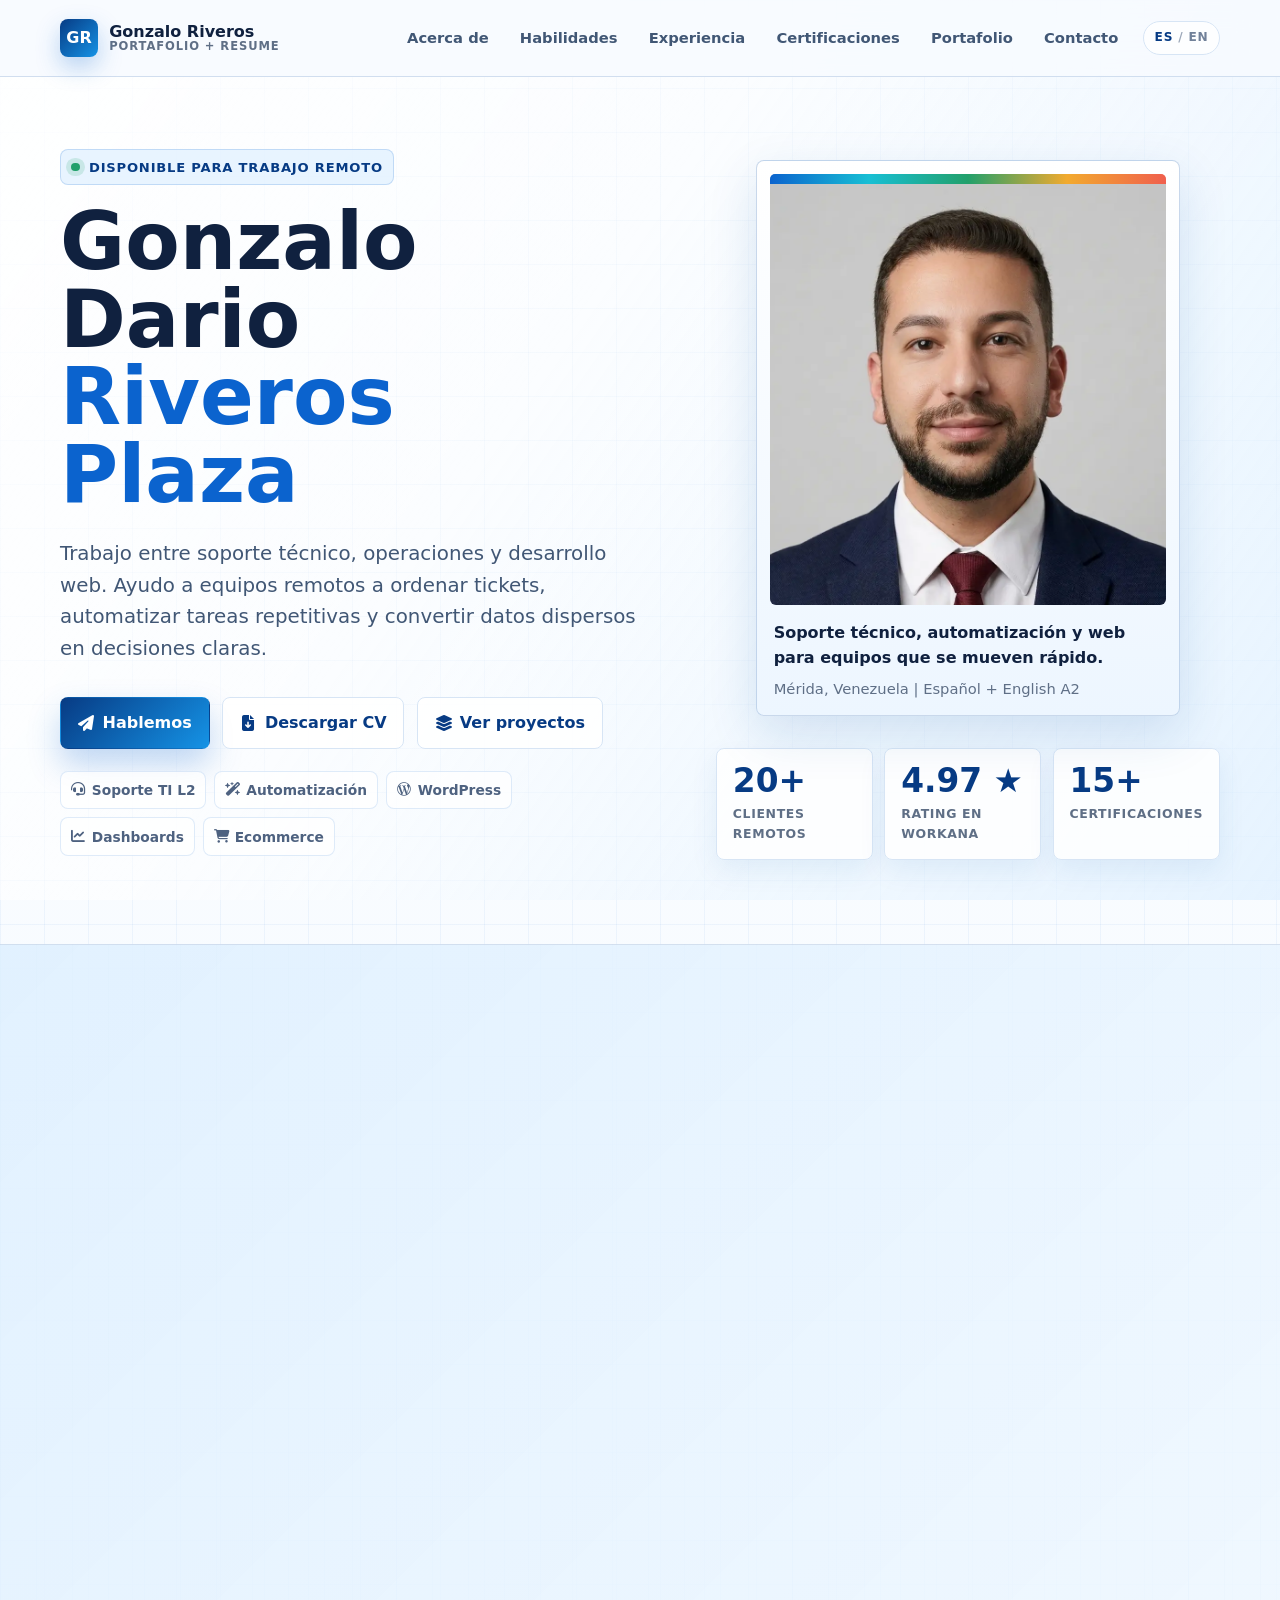
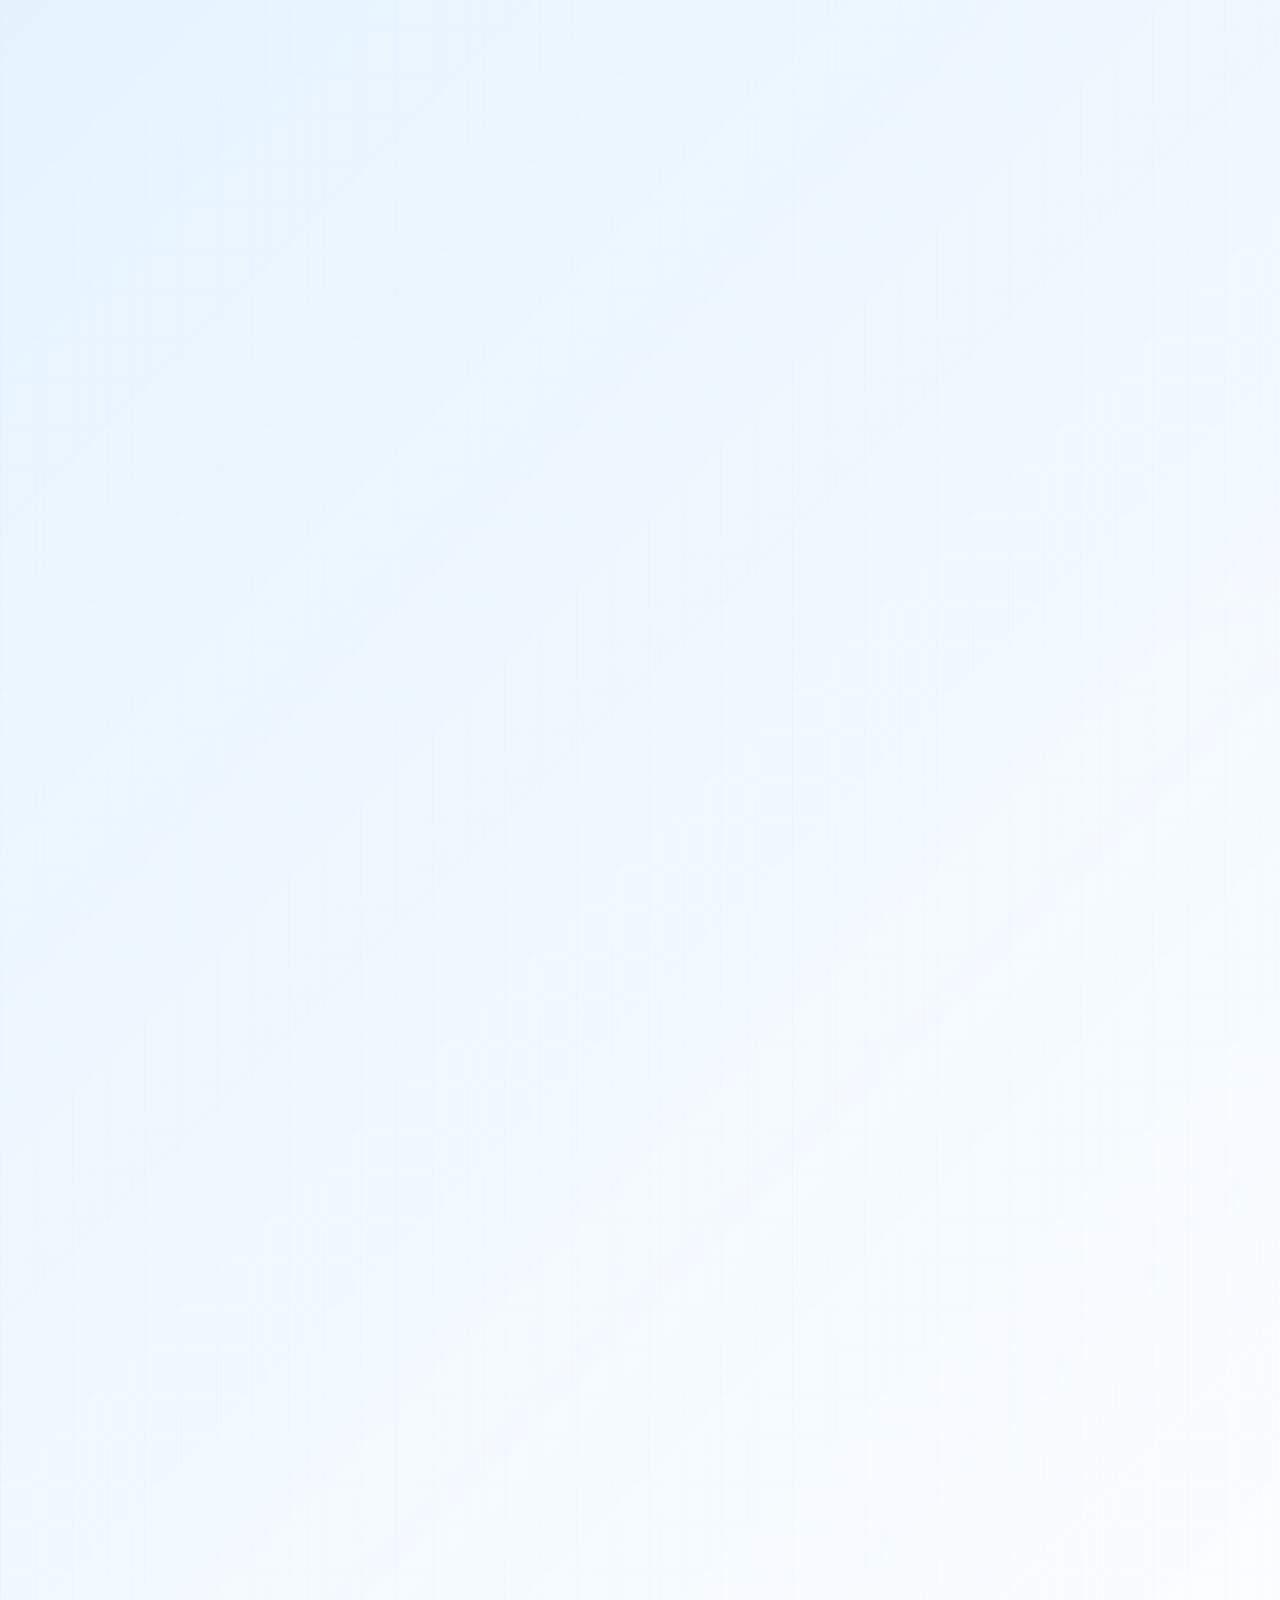
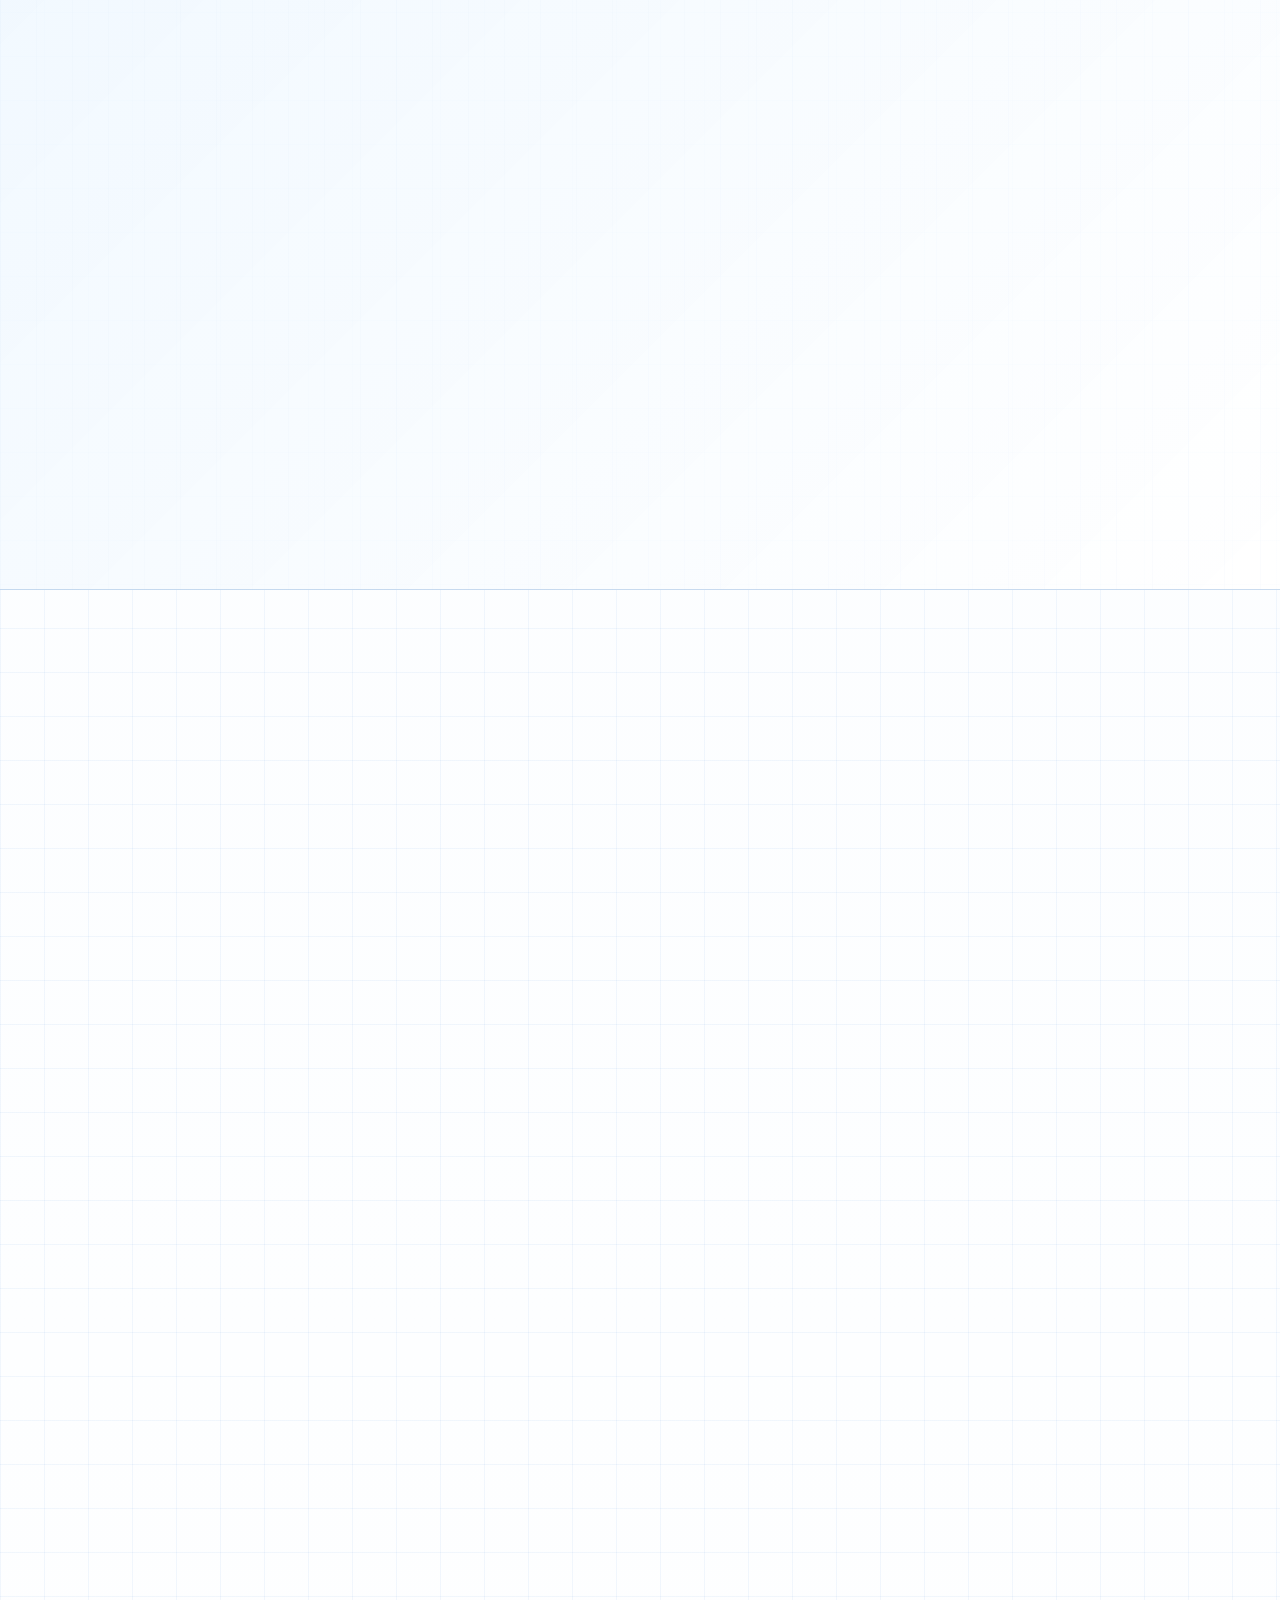
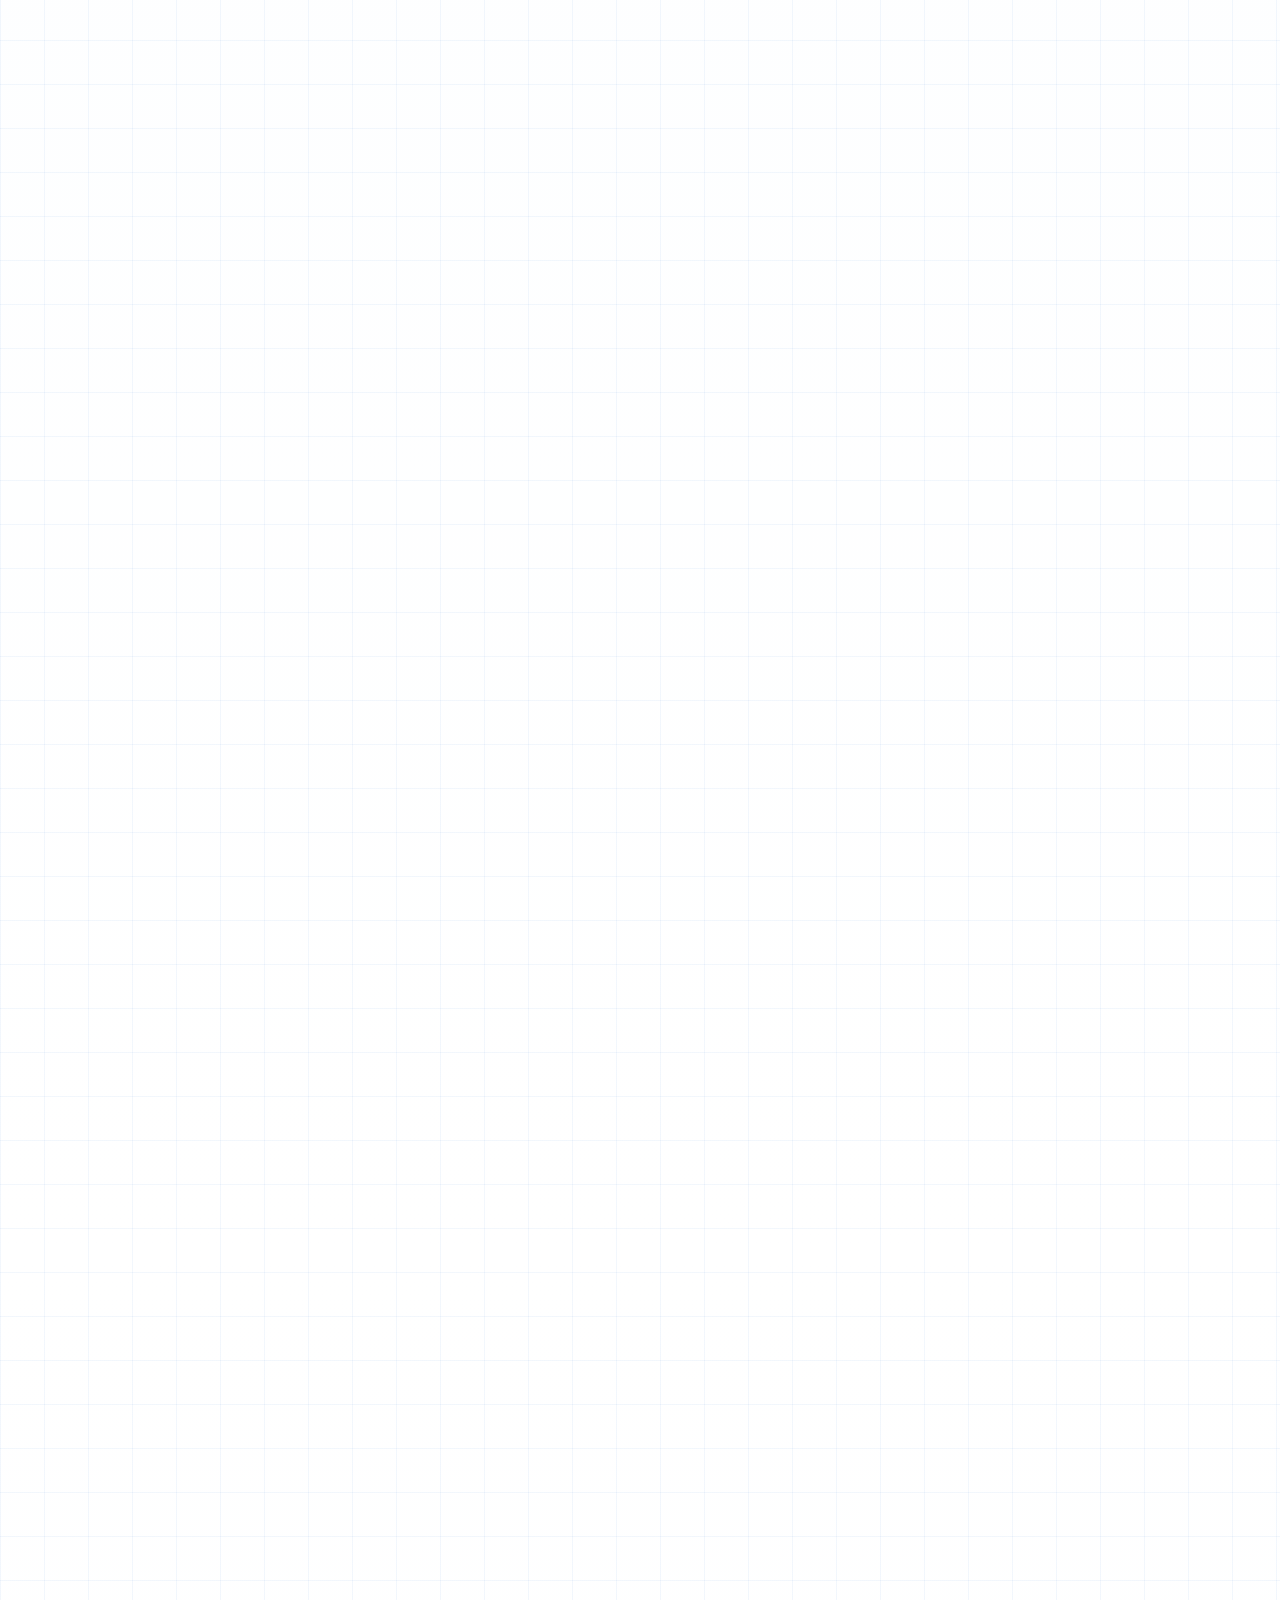
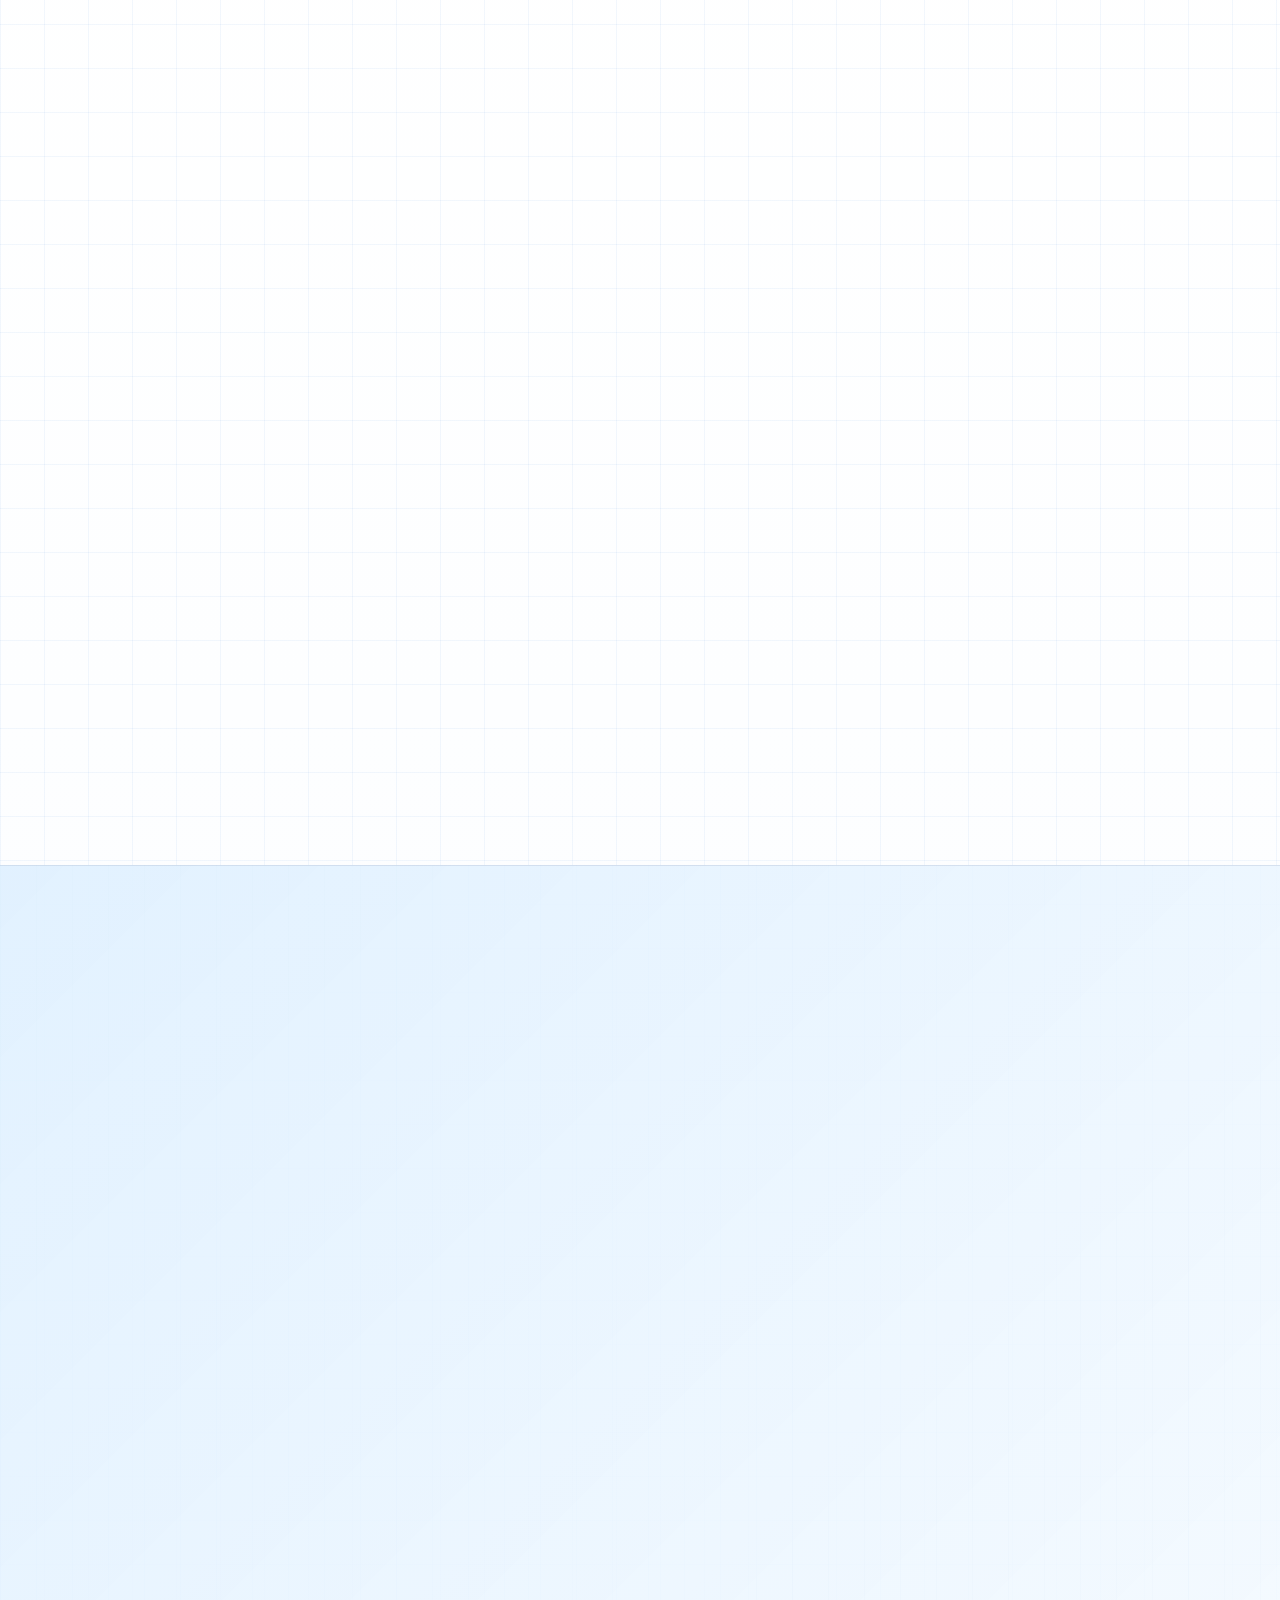
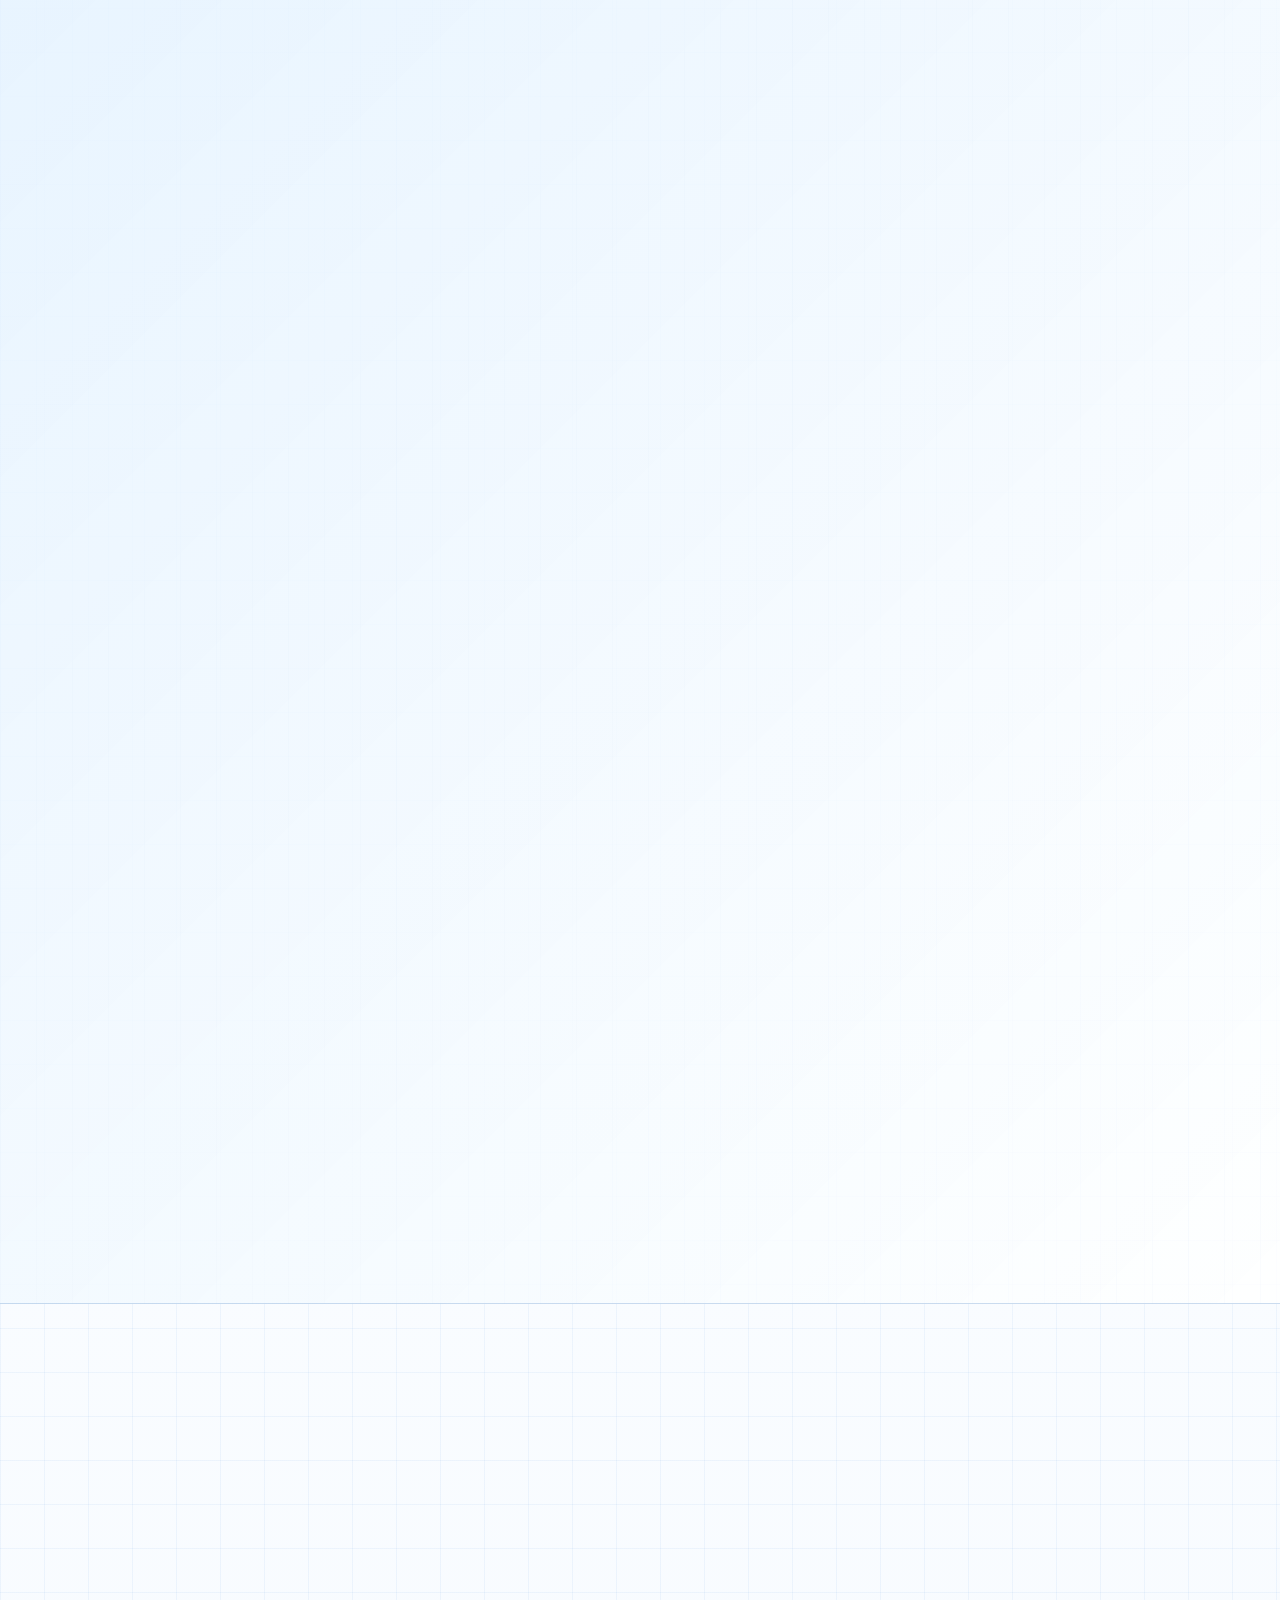
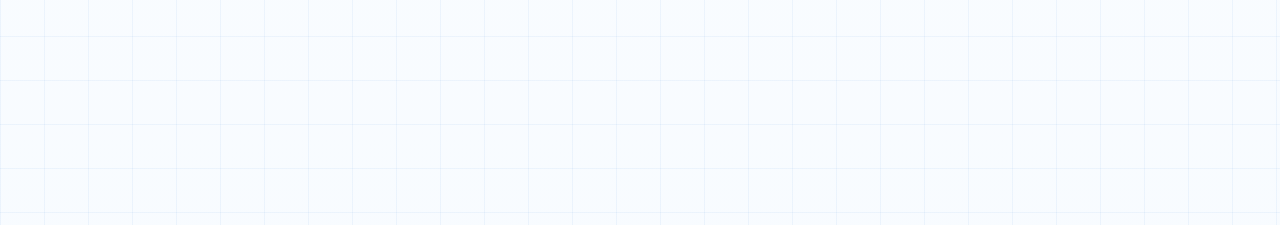
==== commit b9d6f1d4: "Renueva el portafolio con miniaturas, destaca Blue Merida y agrega opiniones - Portafolio de 15 a 9 " ====
--- a/index.html
+++ b/index.html
@@ -154,23 +154,17 @@
         "@type": "ItemList",
         "name": "Proyectos de Gonzalo Dario Riveros Plaza",
         "itemListOrder": "https://schema.org/ItemListUnordered",
-        "numberOfItems": 15,
+        "numberOfItems": 9,
         "itemListElement": [
-          { "@type": "ListItem", "position": 1, "item": { "@type": "CreativeWork", "name": "SLG · Dota 2", "url": "https://slgteam.netlify.app/", "description": "Panel de rendimiento del clan Sociedad Latina del Gaming: ranking, forma reciente, récords y con quién gana cada jugador, con datos de STRATZ.", "creator": { "@id": "https://darioriverosp.netlify.app/#person" } } },
-          { "@type": "ListItem", "position": 2, "item": { "@type": "CreativeWork", "name": "Luza Canta", "url": "https://luza-canta.netlify.app/", "description": "App de karaoke instalable en el celular: quita la voz de las canciones para cantar con tu club.", "creator": { "@id": "https://darioriverosp.netlify.app/#person" } } },
-          { "@type": "ListItem", "position": 3, "item": { "@type": "CreativeWork", "name": "EG Solutions", "url": "https://egsolutions.net/", "description": "Sitio corporativo de una empresa venezolana de ingeniería, obras civiles, climatización y mantenimiento, con formulario de cotización.", "creator": { "@id": "https://darioriverosp.netlify.app/#person" } } },
-          { "@type": "ListItem", "position": 4, "item": { "@type": "CreativeWork", "name": "Blue Mérida", "url": "https://bluemerida.com/", "description": "WebApp convertida en PWA y publicada en PlayStore, con foco en experiencia móvil y operación local.", "creator": { "@id": "https://darioriverosp.netlify.app/#person" } } },
-          { "@type": "ListItem", "position": 5, "item": { "@type": "CreativeWork", "name": "Chat Line Guide", "url": "https://www.chatlineguide.com/", "description": "Directorio de reseñas con navegación por categorías y ciudades, blog integrado y recursos descargables.", "creator": { "@id": "https://darioriverosp.netlify.app/#person" } } },
-          { "@type": "ListItem", "position": 6, "item": { "@type": "CreativeWork", "name": "Geekciencia", "url": "https://geekciencia.com/", "description": "Portal de noticias científicas y tecnológicas con diseño autoadministrable.", "creator": { "@id": "https://darioriverosp.netlify.app/#person" } } },
-          { "@type": "ListItem", "position": 7, "item": { "@type": "CreativeWork", "name": "Tarot Ars Naya", "url": "https://tarotarsnaya.art/", "description": "Sitio web especializado en consultas esotéricas y servicios integrados.", "creator": { "@id": "https://darioriverosp.netlify.app/#person" } } },
-          { "@type": "ListItem", "position": 8, "item": { "@type": "CreativeWork", "name": "ArbiExpress", "url": "https://arbiexpress.com/", "description": "Plataforma de comercio P2P para Latinoamérica: operaciones directas entre compradores y vendedores.", "creator": { "@id": "https://darioriverosp.netlify.app/#person" } } },
-          { "@type": "ListItem", "position": 9, "item": { "@type": "CreativeWork", "name": "PayJoy Support DB", "url": "https://payjoydbdario.netlify.app/", "description": "Dashboard centralizado y automatizado para flujos de soporte y escalaciones de nivel 2.", "creator": { "@id": "https://darioriverosp.netlify.app/#person" } } },
-          { "@type": "ListItem", "position": 10, "item": { "@type": "CreativeWork", "name": "Insecta & Reptilia", "url": "https://insectareptilia.netlify.app/", "description": "Catálogo e índice interactivo de divulgación sobre especies de insectos y reptiles.", "creator": { "@id": "https://darioriverosp.netlify.app/#person" } } },
-          { "@type": "ListItem", "position": 11, "item": { "@type": "CreativeWork", "name": "Elite Villagers", "url": "https://elitevillagers.netlify.app/", "description": "Landing corporativa para agencia de reclutamiento de talentos y stream management.", "creator": { "@id": "https://darioriverosp.netlify.app/#person" } } },
-          { "@type": "ListItem", "position": 12, "item": { "@type": "CreativeWork", "name": "Oriana Girlfriend", "url": "https://orianagirlfriend.netlify.app/", "description": "Experiencia web interactiva de una sola página: audio sincronizado, animaciones por scroll y microinteracciones.", "creator": { "@id": "https://darioriverosp.netlify.app/#person" } } },
-          { "@type": "ListItem", "position": 13, "item": { "@type": "CreativeWork", "name": "Portafolio Personal", "url": "https://keen-haibt-1977aa.netlify.app/", "description": "Maquetación de un sitio de CV y portafolio personal: perfil, servicios, blog y tema claro/oscuro.", "creator": { "@id": "https://darioriverosp.netlify.app/#person" } } },
-          { "@type": "ListItem", "position": 14, "item": { "@type": "CreativeWork", "name": "Landing de App", "url": "https://trusting-snyder-95dbbc.netlify.app/", "description": "Maquetación de landing para el lanzamiento de una app móvil: características, capturas, planes y testimonios.", "creator": { "@id": "https://darioriverosp.netlify.app/#person" } } },
-          { "@type": "ListItem", "position": 15, "item": { "@type": "CreativeWork", "name": "Alturas Barber Shop", "url": "https://precious-snickerdoodle-65d63f.netlify.app/", "description": "Webapp interactiva y responsiva para reservas de turnos y catálogo de barbería.", "creator": { "@id": "https://darioriverosp.netlify.app/#person" } } }
+          { "@type": "ListItem", "position": 1, "item": { "@type": "CreativeWork", "name": "Blue Mérida", "url": "https://bluemerida.com/", "description": "Guía inteligente de Mérida, Venezuela, en formato app: reúne comercios, servicios, eventos y lugares de la ciudad en un solo sitio. Es una WebApp instalable (PWA) publicada en Play Store.", "creator": { "@id": "https://darioriverosp.netlify.app/#person" } } },
+          { "@type": "ListItem", "position": 2, "item": { "@type": "CreativeWork", "name": "SLG · Dota 2", "url": "https://slgteam.netlify.app/", "description": "Panel de rendimiento del clan Sociedad Latina del Gaming: ranking, forma reciente, récords y con quién gana cada jugador, con datos de STRATZ.", "creator": { "@id": "https://darioriverosp.netlify.app/#person" } } },
+          { "@type": "ListItem", "position": 3, "item": { "@type": "CreativeWork", "name": "Luza Canta", "url": "https://luza-canta.netlify.app/", "description": "App de karaoke instalable en el celular: quita la voz de las canciones para cantar con tu club.", "creator": { "@id": "https://darioriverosp.netlify.app/#person" } } },
+          { "@type": "ListItem", "position": 4, "item": { "@type": "CreativeWork", "name": "EG Solutions", "url": "https://egsolutions.net/", "description": "Sitio corporativo de una empresa venezolana de ingeniería, obras civiles, climatización y mantenimiento, con formulario de cotización.", "creator": { "@id": "https://darioriverosp.netlify.app/#person" } } },
+          { "@type": "ListItem", "position": 5, "item": { "@type": "CreativeWork", "name": "PayJoy Support DB", "url": "https://payjoydbdario.netlify.app/", "description": "Base de conocimiento para soporte L2: guías de hard reset por marca, plantillas de respuesta y escalaciones en un solo panel.", "creator": { "@id": "https://darioriverosp.netlify.app/#person" } } },
+          { "@type": "ListItem", "position": 6, "item": { "@type": "CreativeWork", "name": "Chat Line Guide", "url": "https://www.chatlineguide.com/", "description": "Directorio de reseñas con navegación por categorías y ciudades, blog integrado y recursos descargables.", "creator": { "@id": "https://darioriverosp.netlify.app/#person" } } },
+          { "@type": "ListItem", "position": 7, "item": { "@type": "CreativeWork", "name": "Insecta & Reptilia", "url": "https://insectareptilia.netlify.app/", "description": "Catálogo de un criadero de reptiles en Venezuela y Colombia: cada ejemplar con código, sexo, peso y fecha de nacimiento, y pedidos por WhatsApp.", "creator": { "@id": "https://darioriverosp.netlify.app/#person" } } },
+          { "@type": "ListItem", "position": 8, "item": { "@type": "CreativeWork", "name": "Elite Villagers", "url": "https://elitevillagers.netlify.app/", "description": "Landing de reclutamiento para una agencia de creadoras de contenido, con formulario de aplicación.", "creator": { "@id": "https://darioriverosp.netlify.app/#person" } } },
+          { "@type": "ListItem", "position": 9, "item": { "@type": "CreativeWork", "name": "Oriana", "url": "https://orianagirlfriend.netlify.app/", "description": "Experiencia web interactiva de una sola página: audio sincronizado, animaciones por scroll y microinteracciones.", "creator": { "@id": "https://darioriverosp.netlify.app/#person" } } }
         ]
       }
     ]
@@ -257,8 +251,8 @@
               <span>clientes remotos</span>
             </div>
             <div class="signal">
-              <strong>5/5</strong>
-              <span>freelance rating</span>
+              <strong>4.97 ★</strong>
+              <span>rating en Workana</span>
             </div>
             <div class="signal">
               <strong>15+</strong>
@@ -606,195 +600,170 @@
         </div>
 
         <div class="project-grid" id="portfolioGrid">
+          <article class="project-card project-featured" data-category="mobile" data-reveal>
+            <a class="project-thumb" href="https://bluemerida.com/" target="_blank" rel="noopener" tabindex="-1" aria-hidden="true">
+              <img class="project-media" src="images/bluemerida.webp" alt="Pantalla de inicio de Blue Mérida con eventos, promociones y categorías" width="800" height="450"
+                loading="lazy" decoding="async">
+            </a>
+            <div class="project-body">
+              <div class="project-meta"><span class="badge badge-featured">Proyecto destacado</span><span class="badge" style="--badge-bg: #dff0ff; --badge-ink: #0057c2">Mobile</span></div>
+              <h3>Blue Mérida</h3>
+              <p>Guía inteligente de Mérida, Venezuela, en formato app: reúne comercios, servicios, eventos y lugares de la ciudad en un solo sitio. Es una WebApp instalable (PWA) publicada en Play Store.</p>
+              <ul class="project-points"><li>Directorio de comercios por categorías y mapa interactivo</li><li>Eventos y promociones actualizados, con favoritos guardados</li><li>Planes para que los negocios locales aparezcan en la guía</li></ul>
+              <div class="tags"><span>React</span><span>Supabase</span><span>Lovable</span><span>PWA</span><span>Play Store</span></div>
+              <a class="project-link" href="https://bluemerida.com/" target="_blank" rel="noopener">Ver Blue Mérida</a>
+            </div>
+          </article>
+
           <article class="project-card" data-category="dashboard" data-reveal>
-            <div class="project-visual" style="--visual-a: #2b1a6b; --visual-b: #7c5cff"><span>SLG · Dota 2</span>
-            </div>
+            <a class="project-thumb" href="https://slgteam.netlify.app/" target="_blank" rel="noopener" tabindex="-1" aria-hidden="true">
+              <img class="project-media" src="images/slg.webp" alt="Vista previa de SLG · Dota 2" width="800" height="450"
+                loading="lazy" decoding="async">
+            </a>
             <div class="project-body">
               <span class="badge" style="--badge-bg: #eee8ff; --badge-ink: #513cc4">Dashboards</span>
               <h3>SLG · Dota 2</h3>
               <p>Panel de rendimiento del clan Sociedad Latina del Gaming: ranking, forma reciente, récords y con quién gana cada jugador, con datos de STRATZ.</p>
-              <div class="tags"><span>Astro</span><span>API STRATZ</span><span>JavaScript</span><span>Netlify</span></div>
+              <div class="tags"><span>Astro</span><span>API STRATZ</span><span>JavaScript</span></div>
               <a class="project-link" href="https://slgteam.netlify.app/" target="_blank" rel="noopener">Ver proyecto</a>
             </div>
           </article>
 
           <article class="project-card" data-category="mobile" data-reveal>
-            <div class="project-visual" style="--visual-a: #8a1f6b; --visual-b: #f05f9d"><span>Luza Canta</span>
-            </div>
+            <a class="project-thumb" href="https://luza-canta.netlify.app/" target="_blank" rel="noopener" tabindex="-1" aria-hidden="true">
+              <img class="project-media" src="images/luzacanta.webp" alt="Vista previa de Luza Canta" width="800" height="450"
+                loading="lazy" decoding="async">
+            </a>
             <div class="project-body">
               <span class="badge" style="--badge-bg: #dff0ff; --badge-ink: #0057c2">Mobile</span>
               <h3>Luza Canta</h3>
               <p>App de karaoke instalable en el celular: quita la voz de las canciones para cantar con tu club.</p>
-              <div class="tags"><span>Astro</span><span>PWA</span><span>Audio web</span><span>Netlify</span></div>
+              <div class="tags"><span>Astro</span><span>PWA</span><span>Audio web</span></div>
               <a class="project-link" href="https://luza-canta.netlify.app/" target="_blank" rel="noopener">Ver proyecto</a>
             </div>
           </article>
 
           <article class="project-card" data-category="web" data-reveal>
-            <div class="project-visual" style="--visual-a: #0f3d5c; --visual-b: #22a06b"><span>EG Solutions</span>
-            </div>
+            <a class="project-thumb" href="https://egsolutions.net/" target="_blank" rel="noopener" tabindex="-1" aria-hidden="true">
+              <img class="project-media" src="images/egsolutions.webp" alt="Vista previa de EG Solutions" width="800" height="450"
+                loading="lazy" decoding="async">
+            </a>
             <div class="project-body">
               <span class="badge">Desarrollo web</span>
               <h3>EG Solutions</h3>
               <p>Sitio corporativo de una empresa venezolana de ingeniería, obras civiles, climatización y mantenimiento, con formulario de cotización.</p>
-              <div class="tags"><span>HTML</span><span>CSS</span><span>JavaScript</span><span>SEO</span><span>Netlify</span></div>
+              <div class="tags"><span>HTML</span><span>CSS</span><span>JavaScript</span><span>SEO</span></div>
               <a class="project-link" href="https://egsolutions.net/" target="_blank" rel="noopener">Ver proyecto</a>
             </div>
           </article>
 
-          <article class="project-card" data-category="mobile" data-reveal>
-            <div class="project-visual" style="--visual-a: #0057c2; --visual-b: #18bfd4"><span>Blue Mérida</span>
-            </div>
+          <article class="project-card" data-category="dashboard" data-reveal>
+            <a class="project-thumb" href="https://payjoydbdario.netlify.app/" target="_blank" rel="noopener" tabindex="-1" aria-hidden="true">
+              <img class="project-media" src="images/payjoydb.webp" alt="Vista previa de PayJoy Support DB" width="800" height="450"
+                loading="lazy" decoding="async">
+            </a>
             <div class="project-body">
-              <span class="badge" style="--badge-bg: #dff0ff; --badge-ink: #0057c2">Mobile</span>
-              <h3>Blue Mérida</h3>
-              <p>WebApp convertida en PWA y publicada en PlayStore, con foco en experiencia móvil y operación
-                escalable.</p>
-              <div class="tags"><span>React</span><span>Supabase</span><span>Lovable</span><span>PWA</span></div>
-              <a class="project-link" href="https://bluemerida.com/" target="_blank" rel="noopener">Ver proyecto</a>
+              <span class="badge" style="--badge-bg: #eee8ff; --badge-ink: #513cc4">Dashboards</span>
+              <h3>PayJoy Support DB</h3>
+              <p>Base de conocimiento para soporte L2: guías de hard reset por marca, plantillas de respuesta y escalaciones en un solo panel.</p>
+              <div class="tags"><span>HTML</span><span>CSS</span><span>JavaScript</span></div>
+              <a class="project-link" href="https://payjoydbdario.netlify.app/" target="_blank" rel="noopener">Ver proyecto</a>
             </div>
           </article>
 
           <article class="project-card" data-category="web" data-reveal>
-            <div class="project-visual" style="--visual-a: #063475; --visual-b: #1593e6"><span>Chat Line Guide</span>
-            </div>
+            <a class="project-thumb" href="https://www.chatlineguide.com/" target="_blank" rel="noopener" tabindex="-1" aria-hidden="true">
+              <img class="project-media" src="images/chatlineguide.webp" alt="Vista previa de Chat Line Guide" width="800" height="450"
+                loading="lazy" decoding="async">
+            </a>
             <div class="project-body">
               <span class="badge">Desarrollo web</span>
               <h3>Chat Line Guide</h3>
               <p>Directorio de reseñas con navegación por categorías y ciudades, blog integrado y recursos descargables.</p>
-              <div class="tags"><span>WordPress</span><span>PHP</span><span>MySQL</span><span>cPanel</span></div>
-              <a class="project-link" href="https://www.chatlineguide.com/" target="_blank" rel="noopener">Ver
-                proyecto</a>
+              <div class="tags"><span>WordPress</span><span>PHP</span><span>MySQL</span></div>
+              <a class="project-link" href="https://www.chatlineguide.com/" target="_blank" rel="noopener">Ver proyecto</a>
             </div>
           </article>
 
           <article class="project-card" data-category="web" data-reveal>
-            <img class="project-media" src="images/geekciencia.webp" alt="Vista previa de Geekciencia" width="600"
-              height="338" loading="lazy" decoding="async">
-            <div class="project-body">
-              <span class="badge">Desarrollo web</span>
-              <h3>Geekciencia</h3>
-              <p>Portal de noticias científicas y tecnológicas con diseño autoadministrable.</p>
-              <div class="tags"><span>WordPress</span><span>PHP</span><span>MySQL</span><span>cPanel</span></div>
-              <a class="project-link" href="https://geekciencia.com/" target="_blank" rel="noopener">Ver proyecto</a>
-            </div>
-          </article>
-
-          <article class="project-card" data-category="web" data-reveal>
-            <img class="project-media" src="images/tarotarsnaya.webp" alt="Vista previa de Tarot Ars Naya" width="600"
-              height="338" loading="lazy" decoding="async">
-            <div class="project-body">
-              <span class="badge">Desarrollo web</span>
-              <h3>Tarot Ars Naya</h3>
-              <p>Sitio web especializado en consultas esotéricas y servicios integrados.</p>
-              <div class="tags"><span>WordPress</span><span>PHP</span><span>MySQL</span><span>cPanel</span></div>
-              <a class="project-link" href="https://tarotarsnaya.art/" target="_blank" rel="noopener">Ver proyecto</a>
-            </div>
-          </article>
-
-          <article class="project-card" data-category="web" data-reveal>
-            <img class="project-media" src="images/arbiexpress.webp" alt="Vista previa de ArbiExpress" width="600"
-              height="338" loading="lazy" decoding="async">
-            <div class="project-body">
-              <span class="badge">Desarrollo web</span>
-              <h3>ArbiExpress</h3>
-              <p>Plataforma de comercio P2P para Latinoamérica: operaciones directas entre compradores y vendedores.</p>
-              <div class="tags"><span>PHP</span><span>MySQL</span><span>cPanel</span></div>
-              <a class="project-link" href="https://arbiexpress.com/" target="_blank" rel="noopener">Ver proyecto</a>
-            </div>
-          </article>
-
-          <article class="project-card" data-category="dashboard" data-reveal>
-            <div class="project-visual" style="--visual-a: #0b63ce; --visual-b: #18bfd4"><span>PayJoy Support DB</span>
-            </div>
-            <div class="project-body">
-              <span class="badge" style="--badge-bg: #eee8ff; --badge-ink: #513cc4">Dashboards</span>
-              <h3>PayJoy Support DB</h3>
-              <p>Dashboard centralizado y automatizado para flujos de soporte y escalaciones de nivel 2.</p>
-              <div class="tags"><span>HTML</span><span>CSS</span><span>JavaScript</span></div>
-              <a class="project-link" href="https://payjoydbdario.netlify.app/" target="_blank" rel="noopener">Ver
-                proyecto</a>
-            </div>
-          </article>
-
-          <article class="project-card" data-category="web" data-reveal>
-            <div class="project-visual" style="--visual-a: #0f7a55; --visual-b: #22a06b"><span>Insecta & Reptilia</span>
-            </div>
+            <a class="project-thumb" href="https://insectareptilia.netlify.app/" target="_blank" rel="noopener" tabindex="-1" aria-hidden="true">
+              <img class="project-media" src="images/insecta.webp" alt="Vista previa de Insecta &amp; Reptilia" width="800" height="450"
+                loading="lazy" decoding="async">
+            </a>
             <div class="project-body">
               <span class="badge">Desarrollo web</span>
               <h3>Insecta &amp; Reptilia</h3>
-              <p>Catálogo e índice interactivo de divulgación sobre especies de insectos y reptiles.</p>
+              <p>Catálogo de un criadero de reptiles en Venezuela y Colombia: cada ejemplar con código, sexo, peso y fecha de nacimiento, y pedidos por WhatsApp.</p>
               <div class="tags"><span>HTML</span><span>CSS</span><span>JavaScript</span></div>
-              <a class="project-link" href="https://insectareptilia.netlify.app/" target="_blank" rel="noopener">Ver
-                proyecto</a>
+              <a class="project-link" href="https://insectareptilia.netlify.app/" target="_blank" rel="noopener">Ver proyecto</a>
             </div>
           </article>
 
           <article class="project-card" data-category="web" data-reveal>
-            <div class="project-visual" style="--visual-a: #9b6a00; --visual-b: #f2aa2e"><span>Elite Villagers</span>
-            </div>
+            <a class="project-thumb" href="https://elitevillagers.netlify.app/" target="_blank" rel="noopener" tabindex="-1" aria-hidden="true">
+              <img class="project-media" src="images/elitevillagers.webp" alt="Vista previa de Elite Villagers" width="800" height="450"
+                loading="lazy" decoding="async">
+            </a>
             <div class="project-body">
               <span class="badge">Desarrollo web</span>
               <h3>Elite Villagers</h3>
-              <p>Landing corporativa para agencia de reclutamiento de talentos y stream management.</p>
+              <p>Landing de reclutamiento para una agencia de creadoras de contenido, con formulario de aplicación.</p>
               <div class="tags"><span>HTML</span><span>CSS</span><span>JavaScript</span></div>
-              <a class="project-link" href="https://elitevillagers.netlify.app/" target="_blank" rel="noopener">Ver
-                proyecto</a>
+              <a class="project-link" href="https://elitevillagers.netlify.app/" target="_blank" rel="noopener">Ver proyecto</a>
             </div>
           </article>
 
           <article class="project-card" data-category="special" data-reveal>
-            <div class="project-visual" style="--visual-a: #b8325d; --visual-b: #f05f4d"><span>Oriana Girlfriend</span>
-            </div>
+            <a class="project-thumb" href="https://orianagirlfriend.netlify.app/" target="_blank" rel="noopener" tabindex="-1" aria-hidden="true">
+              <img class="project-media" src="images/oriana.webp" alt="Vista previa de Oriana" width="800" height="450"
+                loading="lazy" decoding="async">
+            </a>
             <div class="project-body">
               <span class="badge" style="--badge-bg: #ffe8ed; --badge-ink: #b8325d">Especiales</span>
-              <h3>Oriana Girlfriend</h3>
+              <h3>Oriana</h3>
               <p>Experiencia web interactiva de una sola página: audio sincronizado, animaciones por scroll y microinteracciones.</p>
               <div class="tags"><span>HTML</span><span>CSS</span><span>JavaScript</span></div>
-              <a class="project-link" href="https://orianagirlfriend.netlify.app/" target="_blank" rel="noopener">Ver
-                proyecto</a>
-            </div>
-          </article>
-
-          <article class="project-card" data-category="web" data-reveal>
-            <div class="project-visual" style="--visual-a: #063475; --visual-b: #7c5cff"><span>Portafolio Personal</span></div>
-            <div class="project-body">
-              <span class="badge">Desarrollo web</span>
-              <h3>Portafolio Personal</h3>
-              <p>Maquetación de un sitio de CV y portafolio personal: perfil, servicios, blog y tema claro/oscuro.</p>
-              <div class="tags"><span>HTML</span><span>CSS</span><span>JavaScript</span></div>
-              <a class="project-link" href="https://keen-haibt-1977aa.netlify.app/" target="_blank" rel="noopener">Ver
-                proyecto</a>
-            </div>
-          </article>
-
-          <article class="project-card" data-category="web" data-reveal>
-            <div class="project-visual" style="--visual-a: #10213f; --visual-b: #1593e6"><span>Landing de App</span>
-            </div>
-            <div class="project-body">
-              <span class="badge">Desarrollo web</span>
-              <h3>Landing de App</h3>
-              <p>Maquetación de landing para el lanzamiento de una app móvil: características, capturas, planes y testimonios.</p>
-              <div class="tags"><span>HTML</span><span>CSS</span><span>JavaScript</span></div>
-              <a class="project-link" href="https://trusting-snyder-95dbbc.netlify.app/" target="_blank"
-                rel="noopener">Ver proyecto</a>
-            </div>
-          </article>
-
-          <article class="project-card" data-category="web" data-reveal>
-            <div class="project-visual" style="--visual-a: #063475; --visual-b: #f2aa2e"><span>Alturas Barber
-                Shop</span>
-            </div>
-            <div class="project-body">
-              <span class="badge">Desarrollo web</span>
-              <h3>Alturas Barber Shop</h3>
-              <p>Webapp interactiva y responsiva para reservas de turnos y catálogo de barbería.</p>
-              <div class="tags"><span>HTML</span><span>CSS</span><span>JavaScript</span></div>
-              <a class="project-link" href="https://precious-snickerdoodle-65d63f.netlify.app/" target="_blank"
-                rel="noopener">Ver proyecto</a>
-            </div>
-          </article>
-        </div>
+              <a class="project-link" href="https://orianagirlfriend.netlify.app/" target="_blank" rel="noopener">Ver proyecto</a>
+            </div>
+          </article>
+        </div>
+      </div>
+    </section>
+
+    <section class="section" id="reviews">
+      <div class="container">
+        <div class="section-heading" data-reveal>
+          <span class="kicker">Opiniones · Workana</span>
+          <h2>Lo que dicen los clientes con los que trabajé.</h2>
+          <p>Valoraciones reales de mi perfil de Workana, donde trabajo en remoto desde 2019.</p>
+        </div>
+        <div class="review-summary" data-reveal><div class="review-stat"><strong>4.97 ★</strong><span>valoración media</span></div><div class="review-stat"><strong>19</strong><span>valoraciones</span></div><div class="review-stat"><strong>17</strong><span>proyectos completados</span></div><div class="review-stat"><strong>3</strong><span>clientes que repitieron</span></div></div>
+        <div class="review-grid">
+          <figure class="info-panel review-card" data-reveal>
+            <div class="review-stars" role="img" aria-label="5 de 5 estrellas">★★★★★</div>
+            <blockquote>“Una experiencia genial, super rápido, super amable y de hecho voy a seguir trabajando con el a largo plazo. Totalmente recomendado.”</blockquote>
+            <figcaption><strong>Jaime J.</strong><span>Soporte administrativo diario · Workana</span></figcaption>
+          </figure>
+
+          <figure class="info-panel review-card" data-reveal>
+            <div class="review-stars" role="img" aria-label="5 de 5 estrellas">★★★★★</div>
+            <blockquote>“Una excelente collaboracion con Dario! Es un verdadero profesional, muy diligente, preciso y rápido.”</blockquote>
+            <figcaption><strong>Moritz U.</strong><span>Configuración en Outbrain · Workana</span></figcaption>
+          </figure>
+
+          <figure class="info-panel review-card" data-reveal>
+            <div class="review-stars" role="img" aria-label="5 de 5 estrellas">★★★★★</div>
+            <blockquote>“Estupendo trabajo, serio y rápido. Totalmente recomendable y de confianza”</blockquote>
+            <figcaption><strong>Noemí N.</strong><span>Office, correos e impresora wifi · Workana</span></figcaption>
+          </figure>
+
+          <figure class="info-panel review-card" data-reveal>
+            <div class="review-stars" role="img" aria-label="5 de 5 estrellas">★★★★★</div>
+            <blockquote>“Todo perfecto, ya llevo varios trabajos realizados con el y todo mas que bien”</blockquote>
+            <figcaption><strong>Eugenio C.</strong><span>Cliente recurrente · Workana</span></figcaption>
+          </figure>
+        </div>
+        <a class="project-link review-cta" href="https://www.workana.com/freelancer/c5d76cba7b6f064c210516cb374a468f" target="_blank" rel="noopener">Ver todas las valoraciones en Workana</a>
       </div>
     </section>
 
--- a/styles.css
+++ b/styles.css
@@ -1511,6 +1511,205 @@
     }
 
 
+    /* ---- Miniaturas de proyectos ---- */
+    .project-thumb {
+      display: block;
+      overflow: hidden;
+      border-bottom: 1px solid var(--line);
+      background: var(--soft);
+    }
+
+    .project-thumb .project-media {
+      display: block;
+      transition: transform 400ms ease;
+    }
+
+    .project-card:hover .project-thumb .project-media {
+      transform: scale(1.04);
+    }
+
+    /* ---- Proyecto destacado (ocupa toda la fila) ---- */
+    .project-featured {
+      grid-column: 1 / -1;
+      display: grid;
+      grid-template-columns: minmax(0, 1.25fr) minmax(0, 1fr);
+      border-color: rgba(11, 99, 206, 0.35);
+    }
+
+    .project-featured .project-thumb {
+      border-bottom: 0;
+      border-right: 1px solid var(--line);
+    }
+
+    .project-featured .project-media {
+      height: 100%;
+      min-height: 100%;
+    }
+
+    .project-featured .project-body {
+      justify-content: center;
+      padding: 1.6rem;
+    }
+
+    .project-featured h3 {
+      font-size: 1.6rem;
+    }
+
+    .project-meta {
+      display: flex;
+      flex-wrap: wrap;
+      gap: 0.4rem;
+    }
+
+    .badge-featured {
+      --badge-bg: linear-gradient(135deg, var(--blue-700), var(--violet));
+      --badge-ink: #fff;
+      background: var(--badge-bg);
+    }
+
+    .project-points {
+      display: grid;
+      gap: 0.45rem;
+      margin: 0;
+      padding: 0;
+      list-style: none;
+      color: var(--text-2);
+      font-size: 0.93rem;
+    }
+
+    .project-points li {
+      position: relative;
+      padding-left: 1.4rem;
+    }
+
+    .project-points li::before {
+      content: "✓";
+      position: absolute;
+      left: 0;
+      color: var(--green);
+      font-weight: 900;
+    }
+
+    .project-featured .tags {
+      margin-top: 0.2rem;
+    }
+
+    @media (max-width: 900px) {
+      .project-featured {
+        grid-template-columns: 1fr;
+      }
+
+      .project-featured .project-thumb {
+        border-right: 0;
+        border-bottom: 1px solid var(--line);
+      }
+
+      .project-featured .project-body {
+        padding: 1rem;
+      }
+
+      .project-featured h3 {
+        font-size: 1.3rem;
+      }
+    }
+
+    @media (prefers-reduced-motion: reduce) {
+      .project-thumb .project-media {
+        transition: none;
+      }
+
+      .project-card:hover .project-thumb .project-media {
+        transform: none;
+      }
+    }
+
+    /* ---- Opiniones de clientes ---- */
+    .review-summary {
+      display: grid;
+      grid-template-columns: repeat(4, minmax(0, 1fr));
+      gap: 0.75rem;
+      margin-bottom: 1rem;
+    }
+
+    .review-stat {
+      display: grid;
+      gap: 0.15rem;
+      padding: 0.9rem 1rem;
+      border: 1px solid var(--line);
+      border-radius: var(--radius);
+      background: var(--surface-2);
+    }
+
+    .review-stat strong {
+      color: var(--ink-blue);
+      font-size: 1.55rem;
+      line-height: 1.1;
+    }
+
+    .review-stat span {
+      color: var(--text-3);
+      font-size: 0.85rem;
+      font-weight: 700;
+    }
+
+    .review-grid {
+      display: grid;
+      grid-template-columns: repeat(2, minmax(0, 1fr));
+      gap: 1rem;
+    }
+
+    .review-card {
+      display: grid;
+      align-content: start;
+      gap: 0.7rem;
+      margin: 0;
+    }
+
+    .review-stars {
+      color: var(--gold);
+      font-size: 1.05rem;
+      letter-spacing: 0.12em;
+    }
+
+    .review-card blockquote {
+      margin: 0;
+      color: var(--ink);
+      font-size: 1.02rem;
+      line-height: 1.55;
+      text-wrap: pretty;
+    }
+
+    .review-card figcaption {
+      display: grid;
+      gap: 0.1rem;
+    }
+
+    .review-card figcaption span {
+      color: var(--text-3);
+      font-size: 0.85rem;
+    }
+
+    .review-note {
+      margin: 0.8rem 0 0;
+      color: var(--text-4);
+      font-size: 0.82rem;
+    }
+
+    .review-cta {
+      display: inline-flex;
+      margin-top: 1.1rem;
+    }
+
+    @media (max-width: 760px) {
+      .review-summary {
+        grid-template-columns: repeat(2, minmax(0, 1fr));
+      }
+
+      .review-grid {
+        grid-template-columns: 1fr;
+      }
+    }
+
     /* ---- Selector de idioma ES/EN ---- */
     .nav-links .lang-switch {
       display: inline-flex;
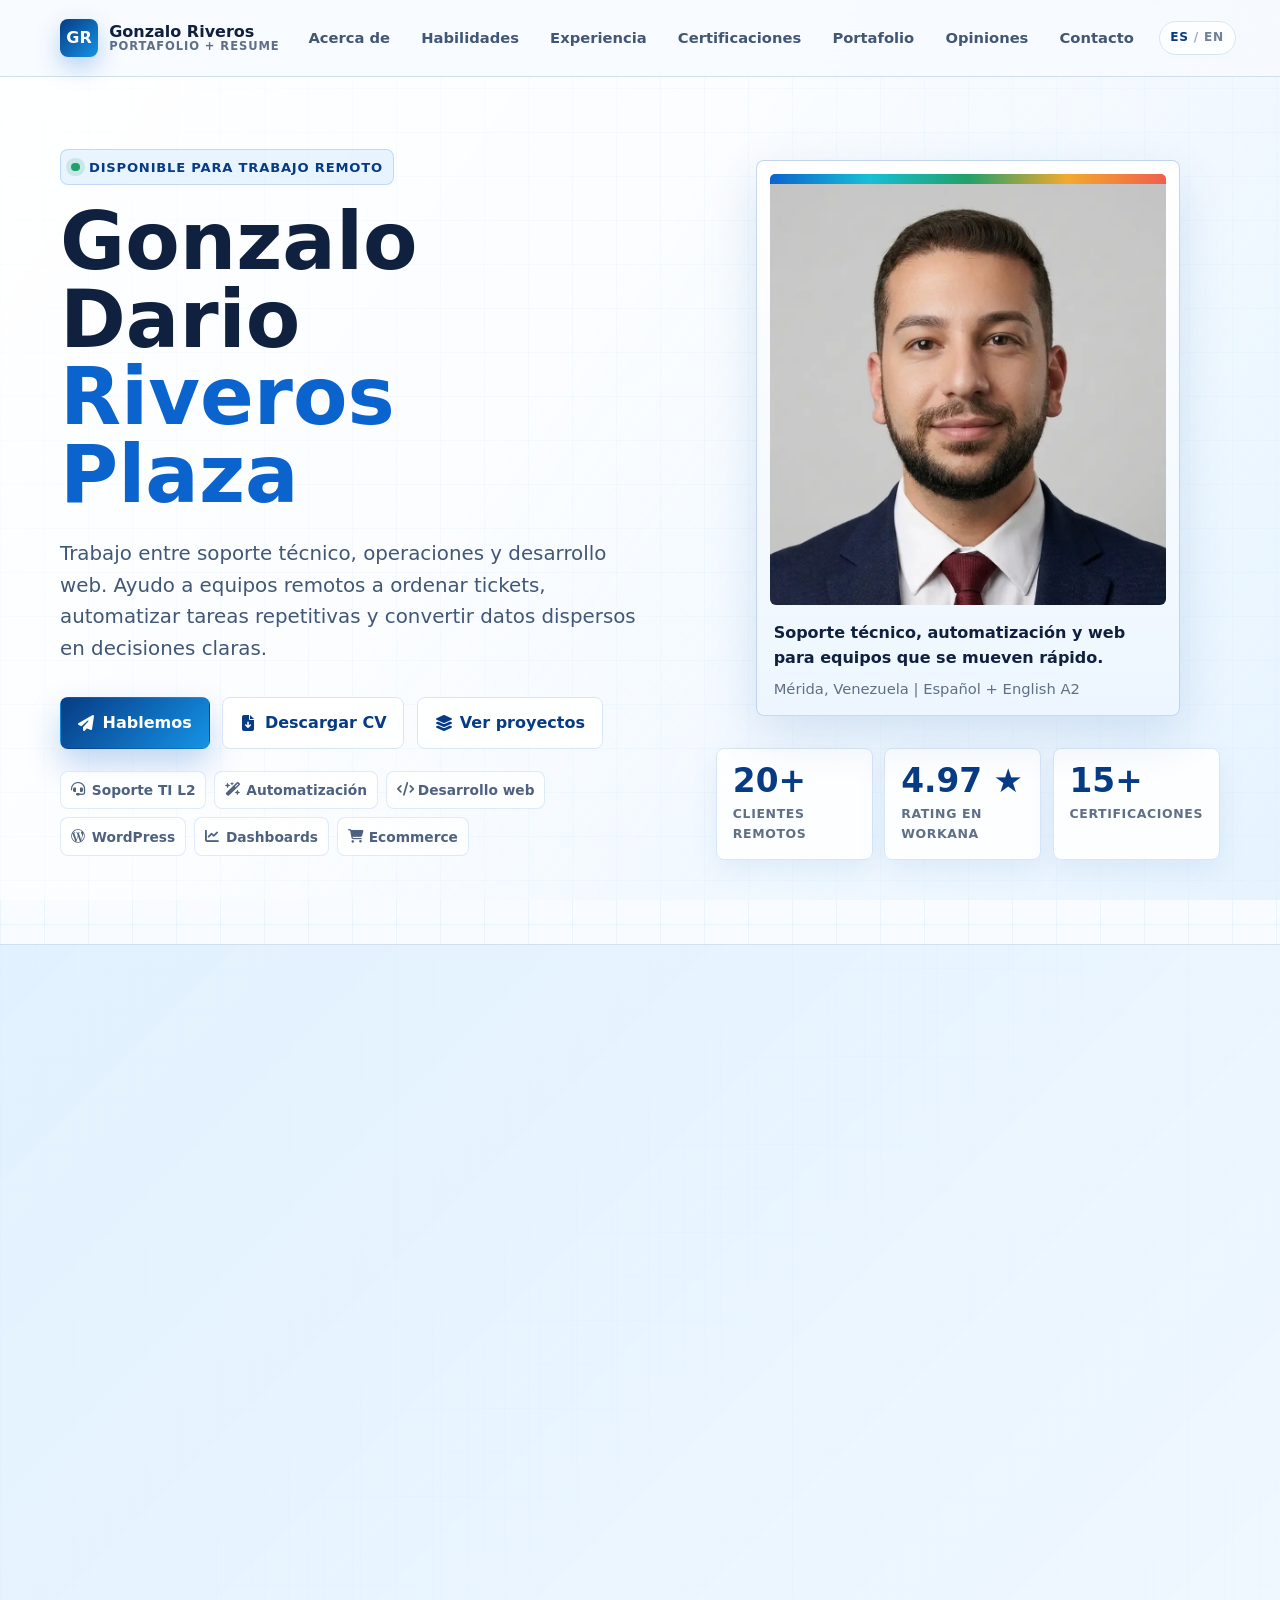
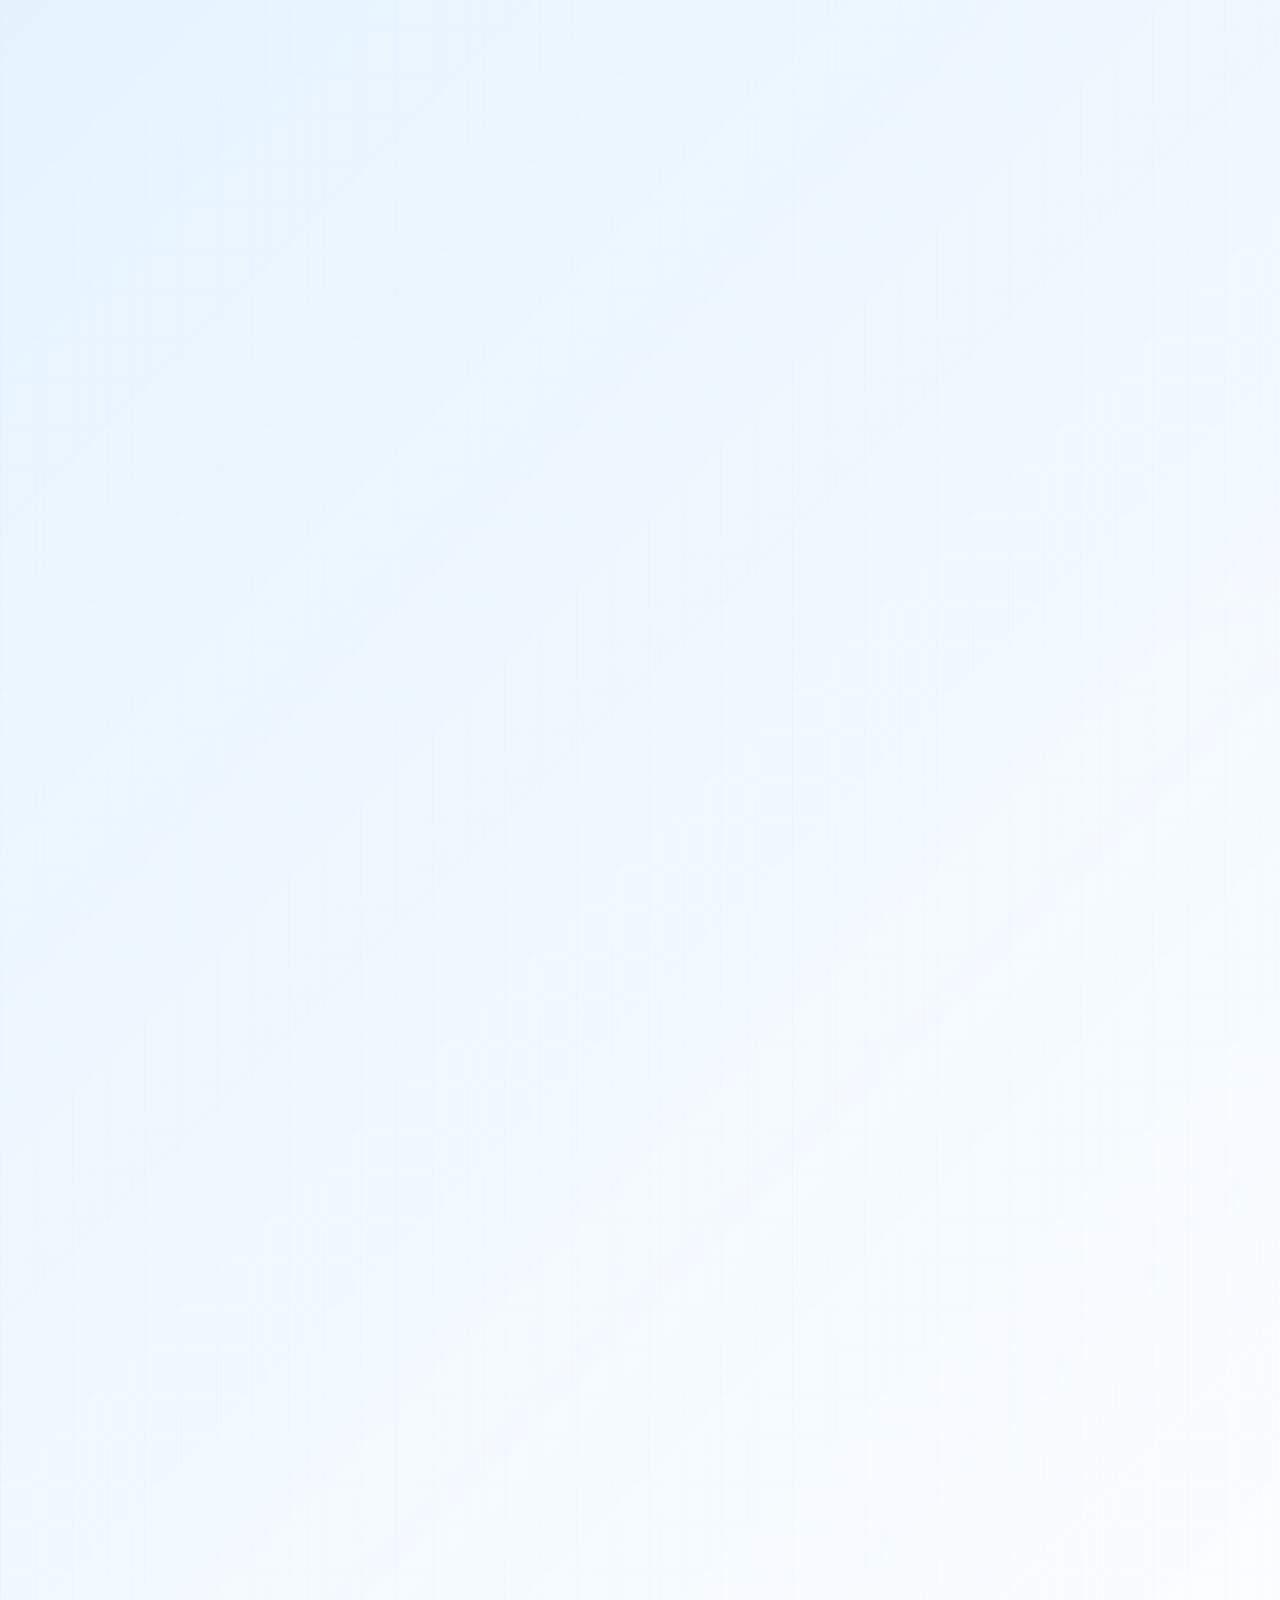
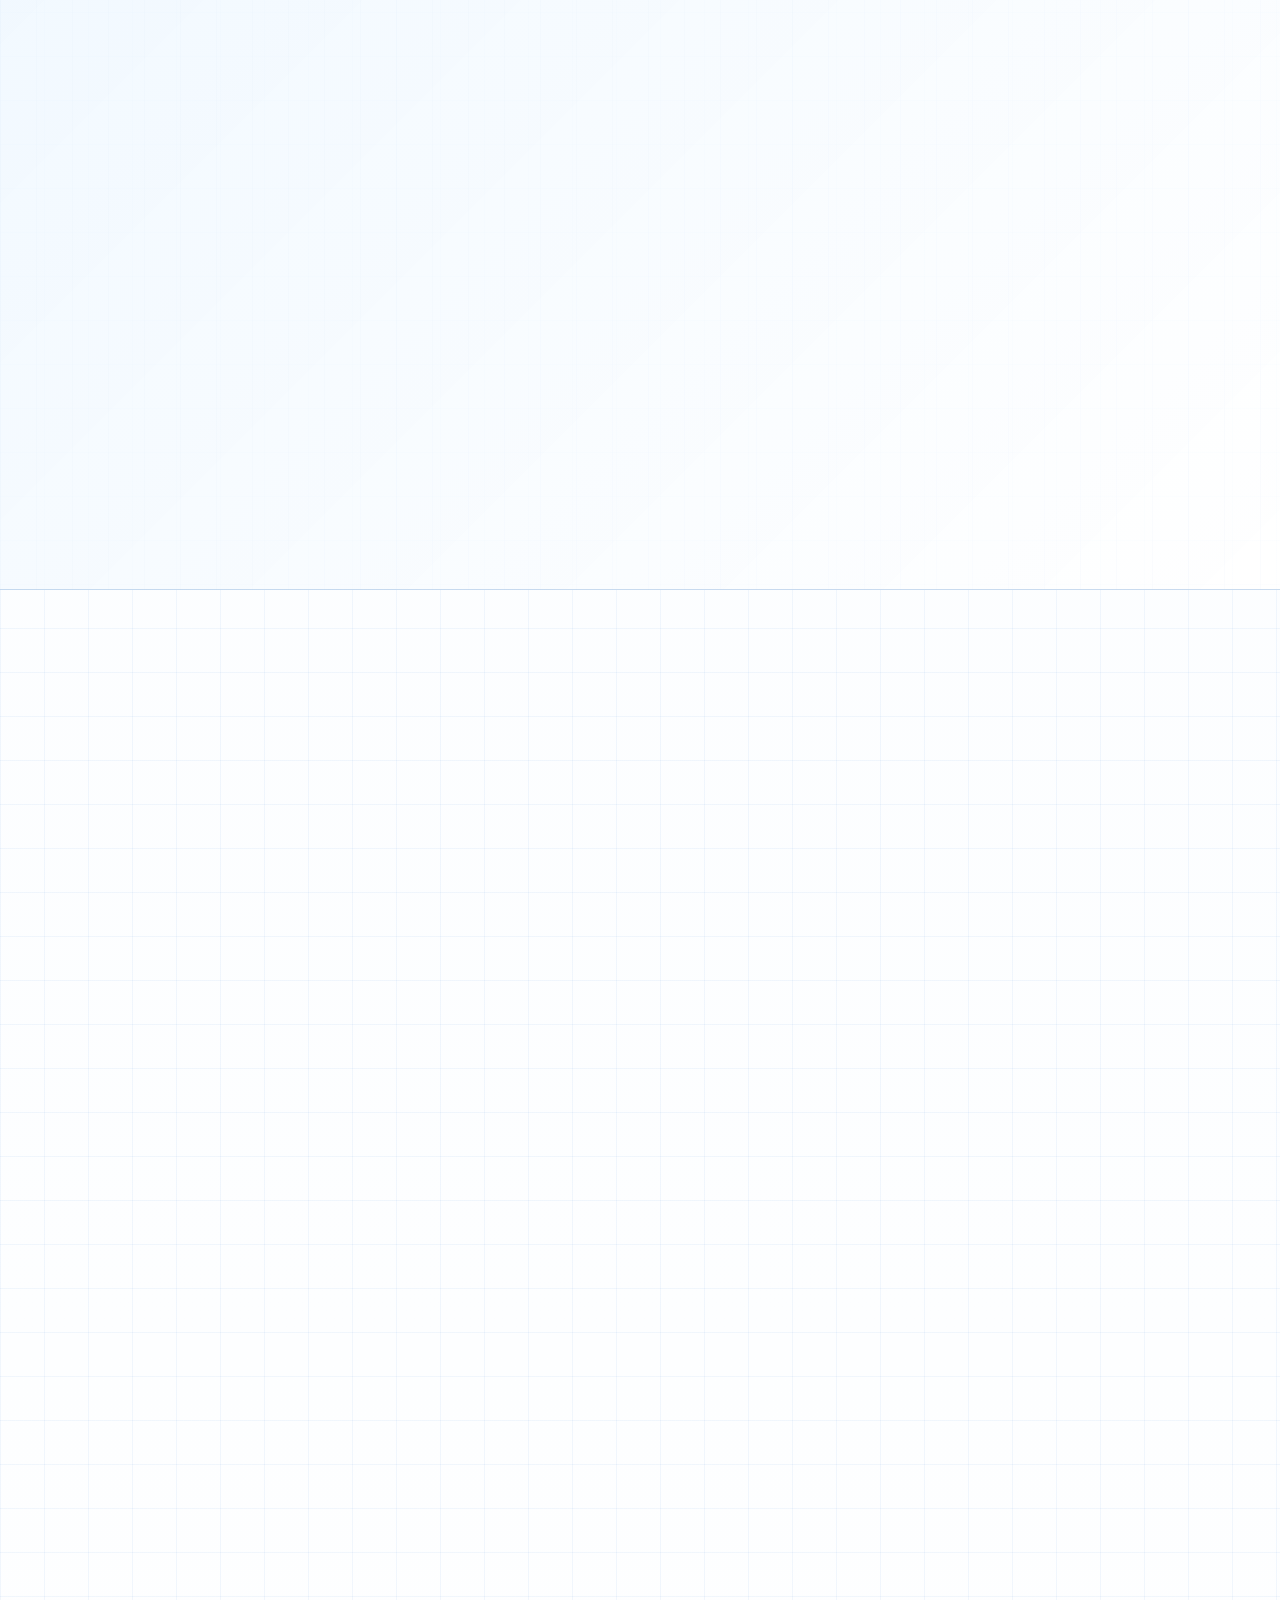
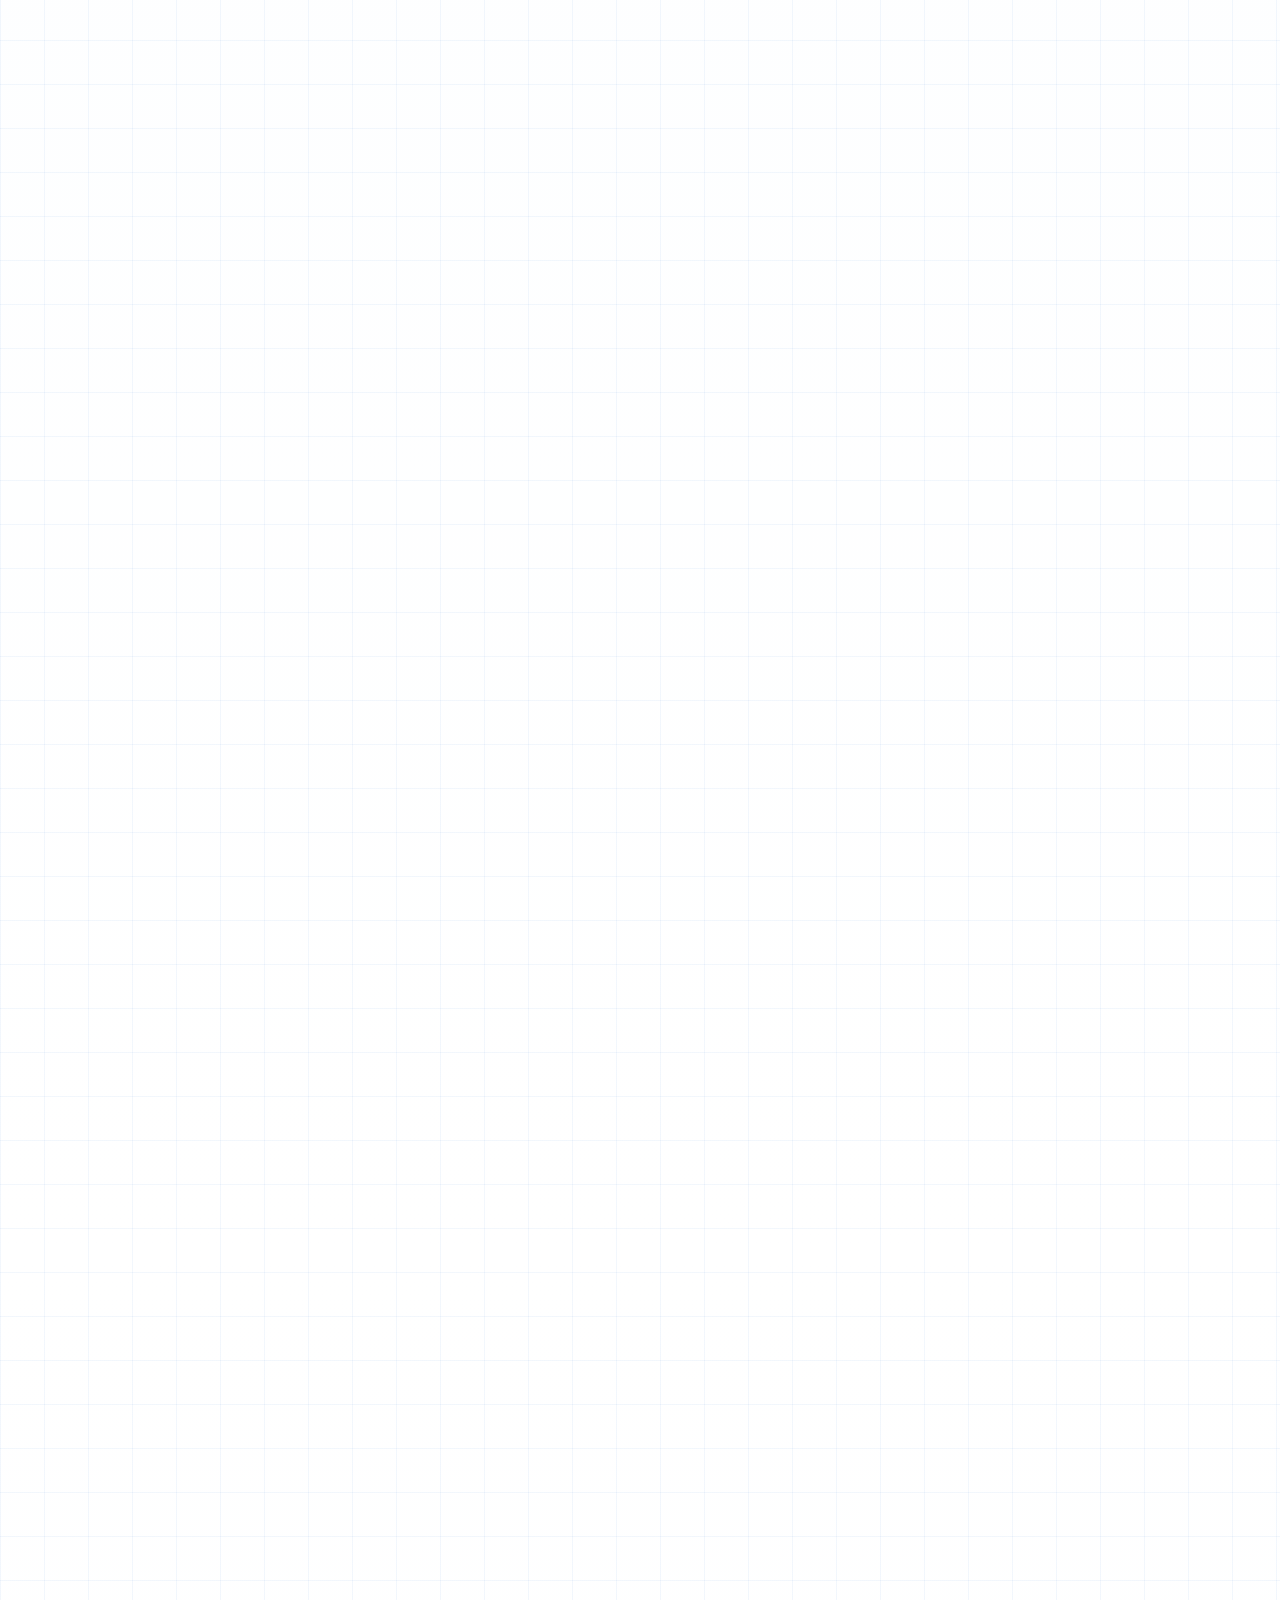
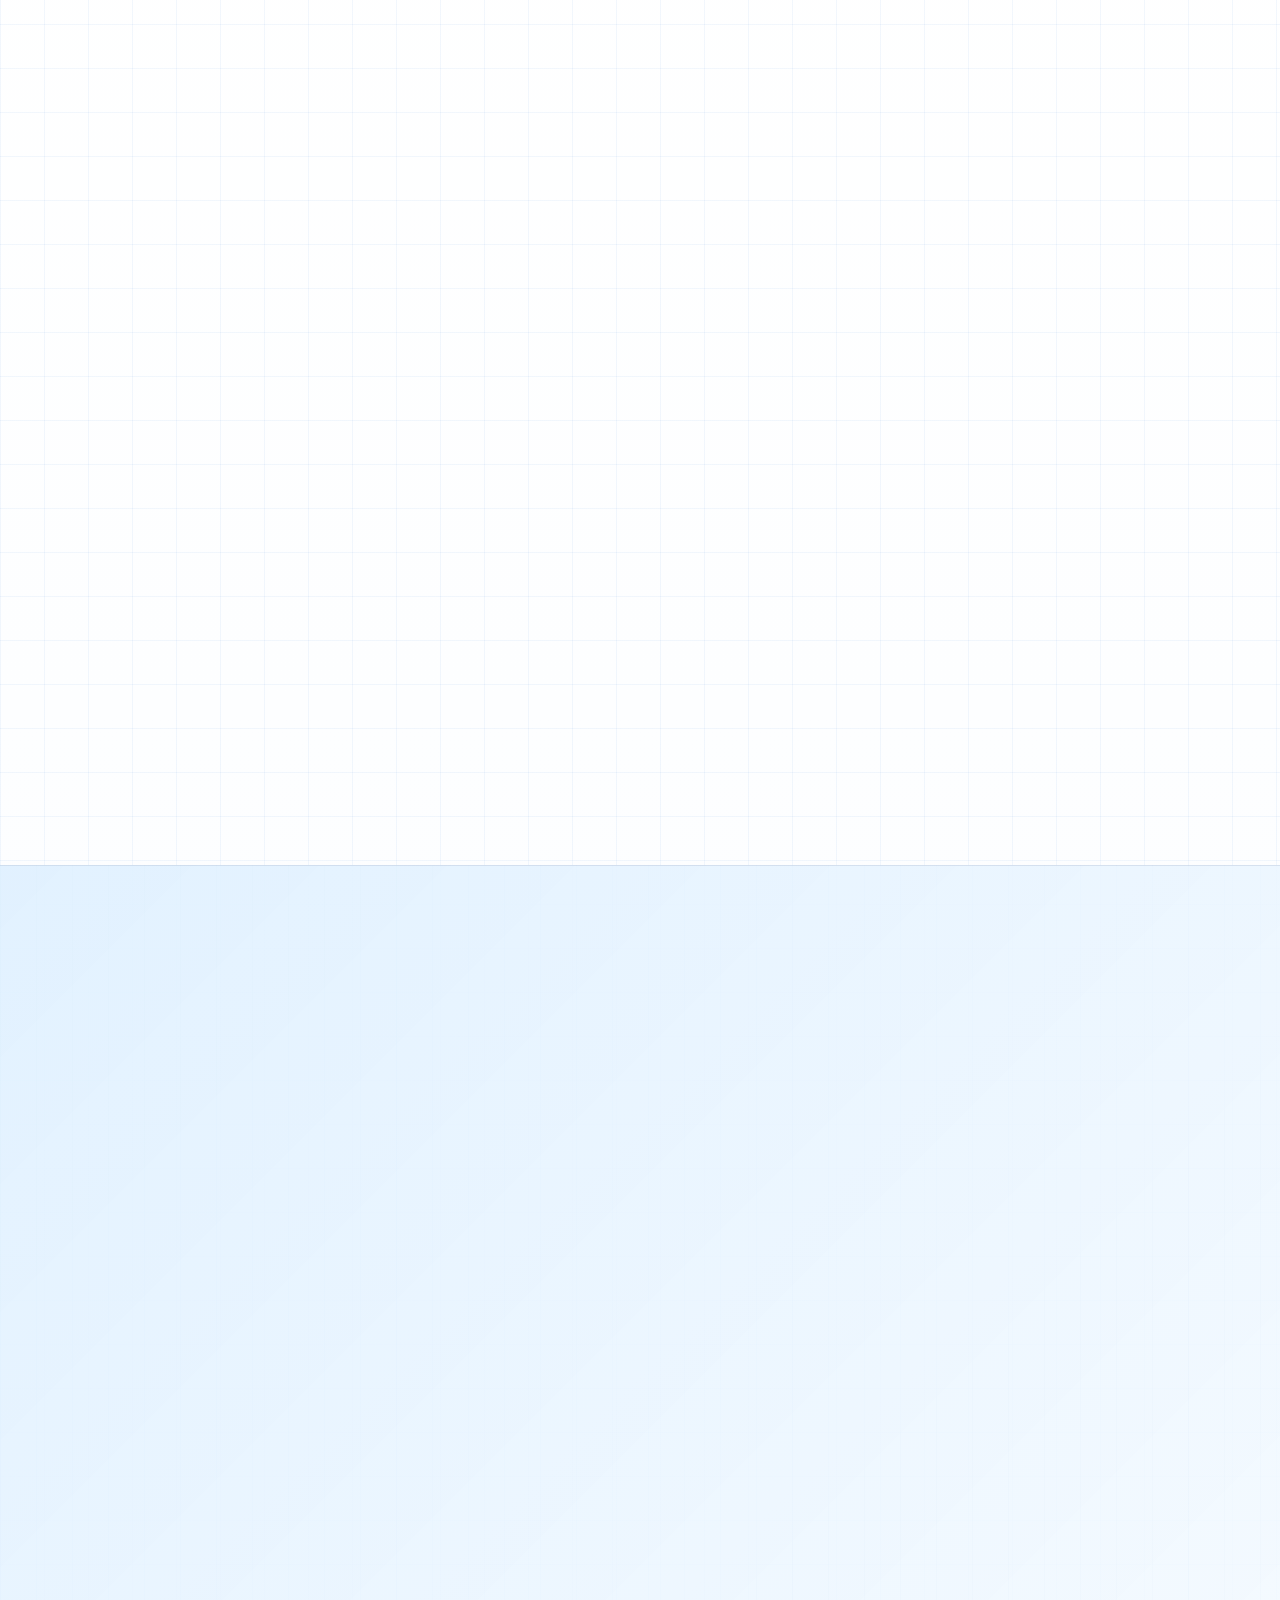
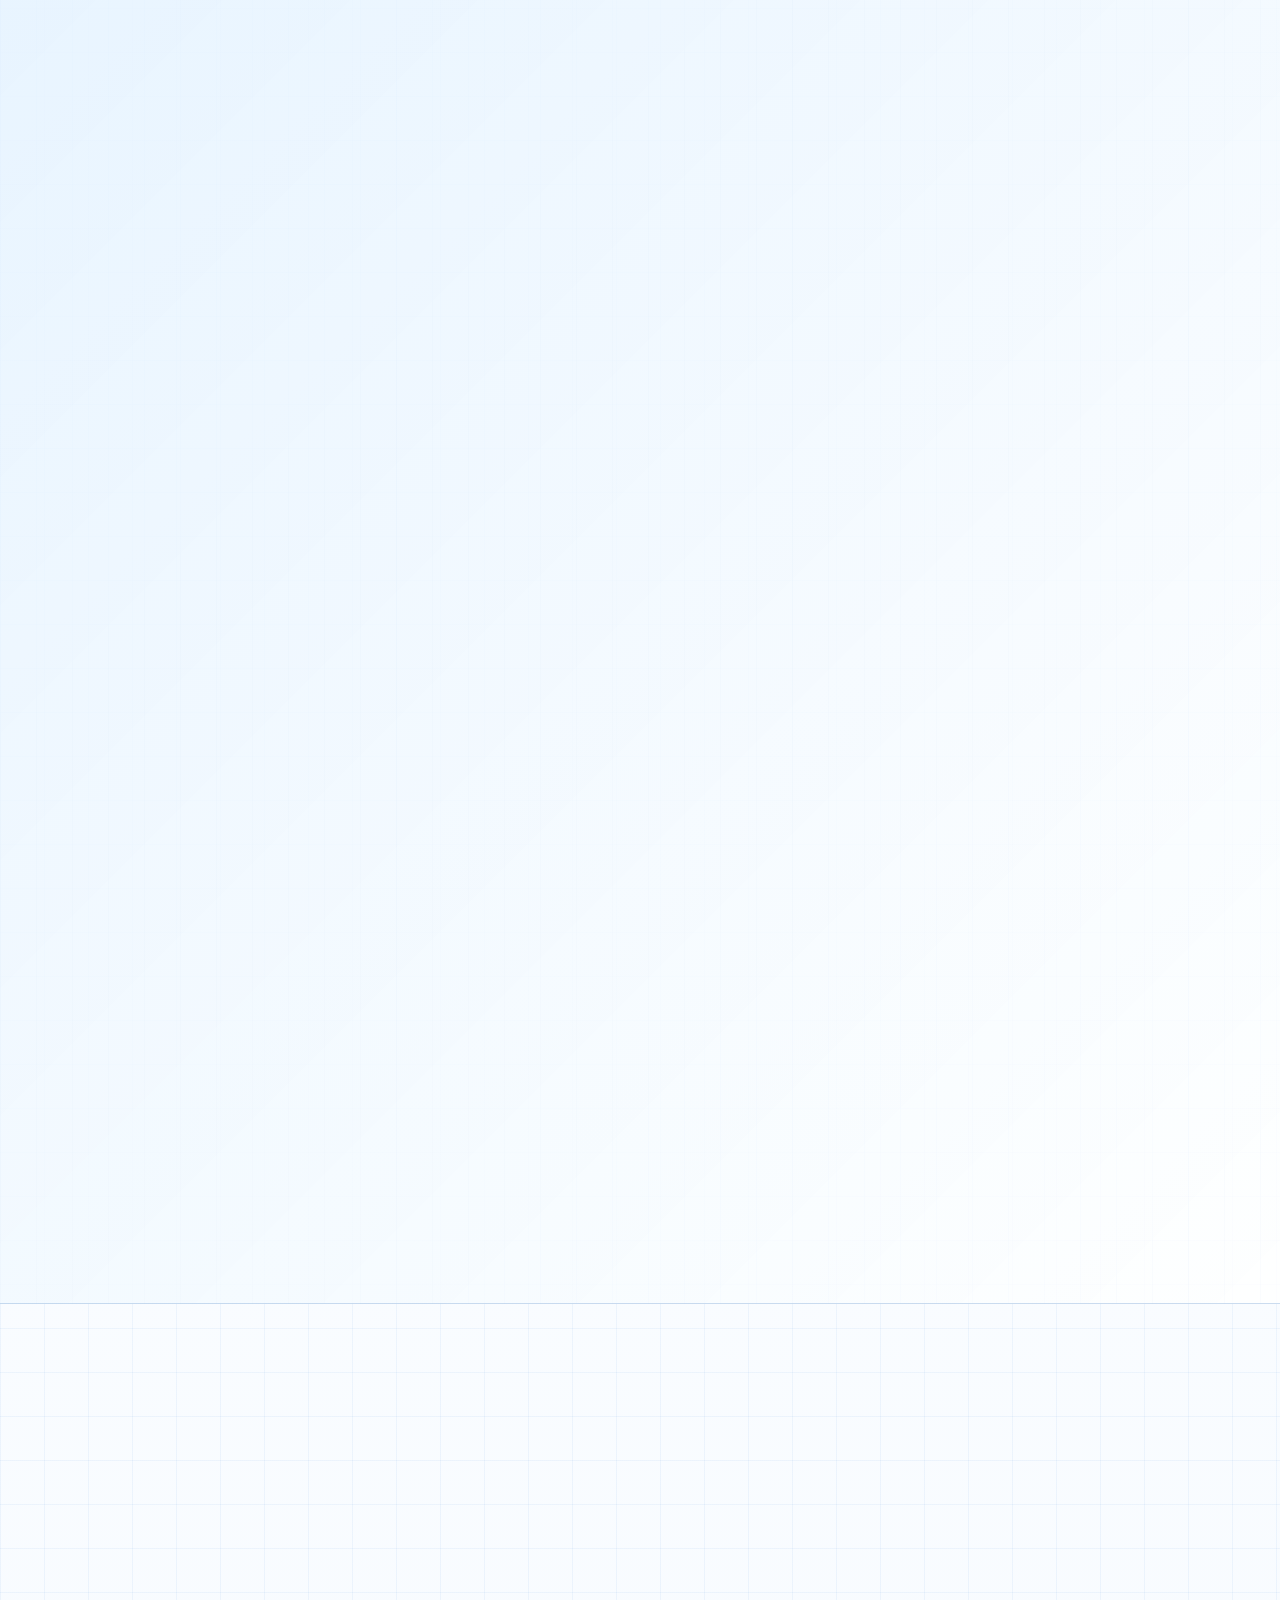
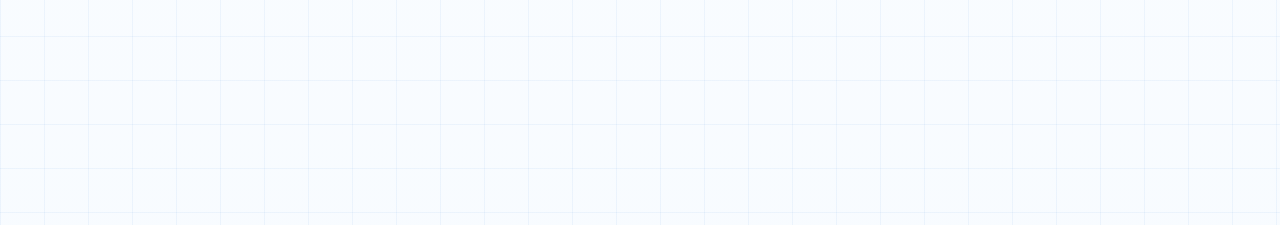
==== commit 7e4a8604: "Inicio compacto en movil, Opiniones en el menu e icono para iPhone - Movil: foto compacta arriba, me" ====
--- a/index.html
+++ b/index.html
@@ -42,12 +42,13 @@
   <meta name="twitter:image" content="https://darioriverosp.netlify.app/images/og-cover.jpg">
 
   <link rel="icon" href="/favicon.svg" type="image/svg+xml">
+  <link rel="apple-touch-icon" href="/apple-touch-icon.png">
 
   <link rel="preconnect" href="https://cdnjs.cloudflare.com" crossorigin>
   <link rel="preload" as="image" href="images/profile.webp" type="image/webp">
   <link rel="stylesheet" href="https://cdnjs.cloudflare.com/ajax/libs/font-awesome/6.5.2/css/all.min.css"
     referrerpolicy="no-referrer">
-  <link rel="stylesheet" href="styles.css">
+  <link rel="stylesheet" href="styles.css?v=20261126b">
 
   <script type="application/ld+json">
   {
@@ -197,6 +198,7 @@
         <a href="#experience">Experiencia</a>
         <a href="#certifications">Certificaciones</a>
         <a href="#portfolio">Portafolio</a>
+        <a href="#reviews">Opiniones</a>
         <a href="#contact">Contacto</a>
         <a class="lang-switch" href="en/" hreflang="en" lang="en" aria-label="Switch to English"><span class="lang-now" aria-hidden="true">ES</span><span class="lang-to">EN</span></a>
       </div>
@@ -229,6 +231,7 @@
           <div class="quick-stack" aria-label="Especialidades">
             <span><i class="fa-solid fa-headset icon" aria-hidden="true"></i>Soporte TI L2</span>
             <span><i class="fa-solid fa-wand-magic-sparkles icon" aria-hidden="true"></i>Automatización</span>
+            <span><i class="fa-solid fa-code icon" aria-hidden="true"></i>Desarrollo web</span>
             <span><i class="fa-brands fa-wordpress-simple icon" aria-hidden="true"></i>WordPress</span>
             <span><i class="fa-solid fa-chart-line icon" aria-hidden="true"></i>Dashboards</span>
             <span><i class="fa-solid fa-cart-shopping icon" aria-hidden="true"></i>Ecommerce</span>
--- a/styles.css
+++ b/styles.css
@@ -1511,6 +1511,106 @@
     }
 
 
+    /* ---- Menú de escritorio: que no se parta en pantallas medianas ---- */
+    .nav-links a,
+    .brand-name {
+      white-space: nowrap;
+    }
+
+    @media (min-width: 761px) and (max-width: 1120px) {
+      .nav-links a {
+        padding-inline: 0.55rem;
+        font-size: 0.86rem;
+      }
+
+      .brand-name small {
+        display: none;
+      }
+    }
+
+    /* ---- Inicio en móvil: foto compacta arriba, métricas en una fila ---- */
+    @media (max-width: 760px) {
+      .hero-grid {
+        grid-template-columns: 1fr;
+        gap: 1.4rem;
+      }
+
+      /* La columna de la foto se "disuelve" para ordenar sus piezas por separado */
+      .hero-visual {
+        display: contents;
+      }
+
+      .portrait-panel {
+        order: -1;
+        width: auto;
+        max-width: none;
+        margin: 0;
+        display: grid;
+        grid-template-columns: 104px 1fr;
+        align-items: center;
+        gap: 0.9rem;
+        padding: 0.6rem;
+      }
+
+      .portrait-panel::before {
+        left: 0.6rem;
+        right: auto;
+        top: 0.6rem;
+        width: 104px;
+        height: 6px;
+      }
+
+      .portrait-panel img {
+        width: 104px;
+        height: 104px;
+        aspect-ratio: 1;
+        object-position: 50% 18%;
+      }
+
+      .portrait-caption {
+        gap: 0.25rem;
+        padding: 0;
+      }
+
+      .portrait-caption strong {
+        font-size: 0.92rem;
+        line-height: 1.3;
+      }
+
+      .portrait-caption span {
+        font-size: 0.8rem;
+      }
+
+      .signal-grid {
+        grid-template-columns: repeat(3, minmax(0, 1fr));
+        gap: 0.5rem;
+      }
+
+      .signal {
+        padding: 0.75rem 0.55rem;
+        text-align: center;
+      }
+
+      .signal strong {
+        font-size: 1.25rem;
+      }
+
+      .signal span {
+        font-size: 0.62rem;
+        letter-spacing: 0.03em;
+      }
+
+      /* Etiquetas de especialidades: rejilla ordenada de 2 columnas */
+      .quick-stack {
+        display: grid;
+        grid-template-columns: repeat(2, minmax(0, 1fr));
+      }
+
+      .quick-stack span {
+        justify-content: flex-start;
+      }
+    }
+
     /* ---- Miniaturas de proyectos ---- */
     .project-thumb {
       display: block;
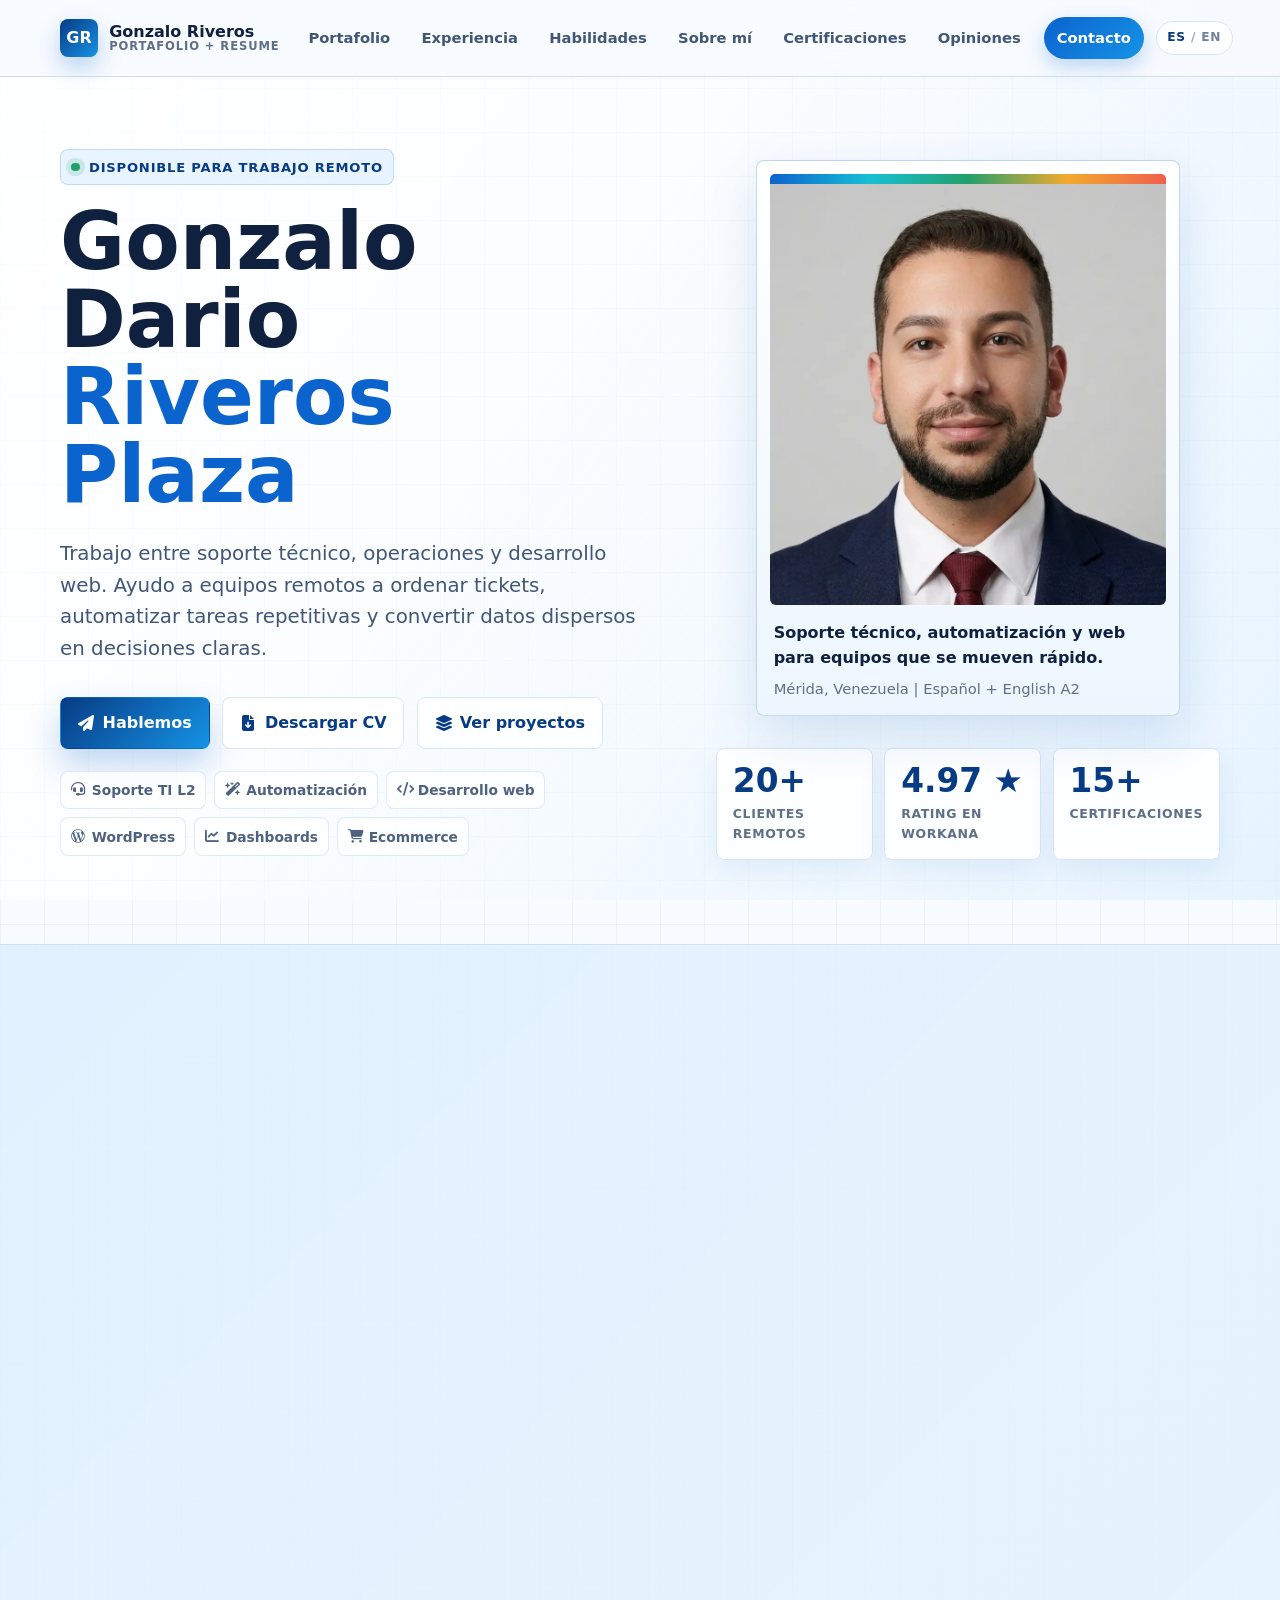
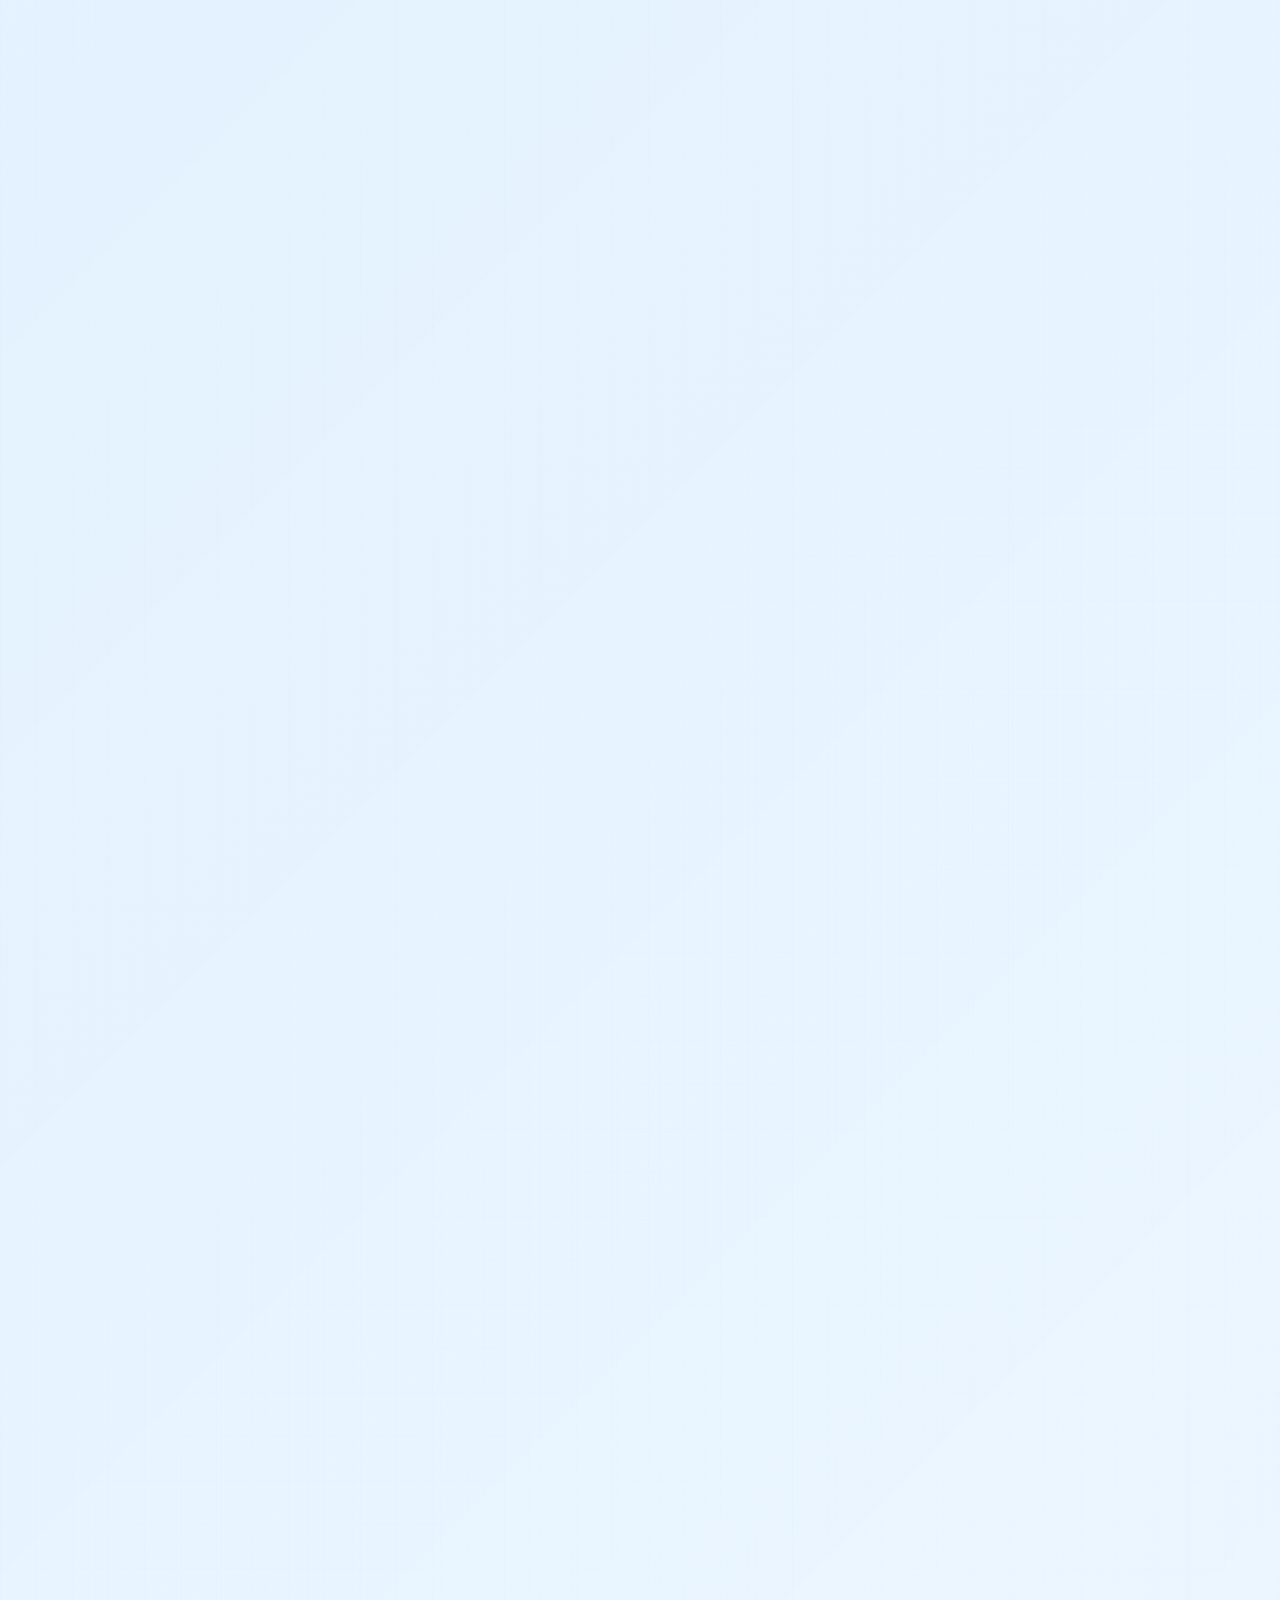
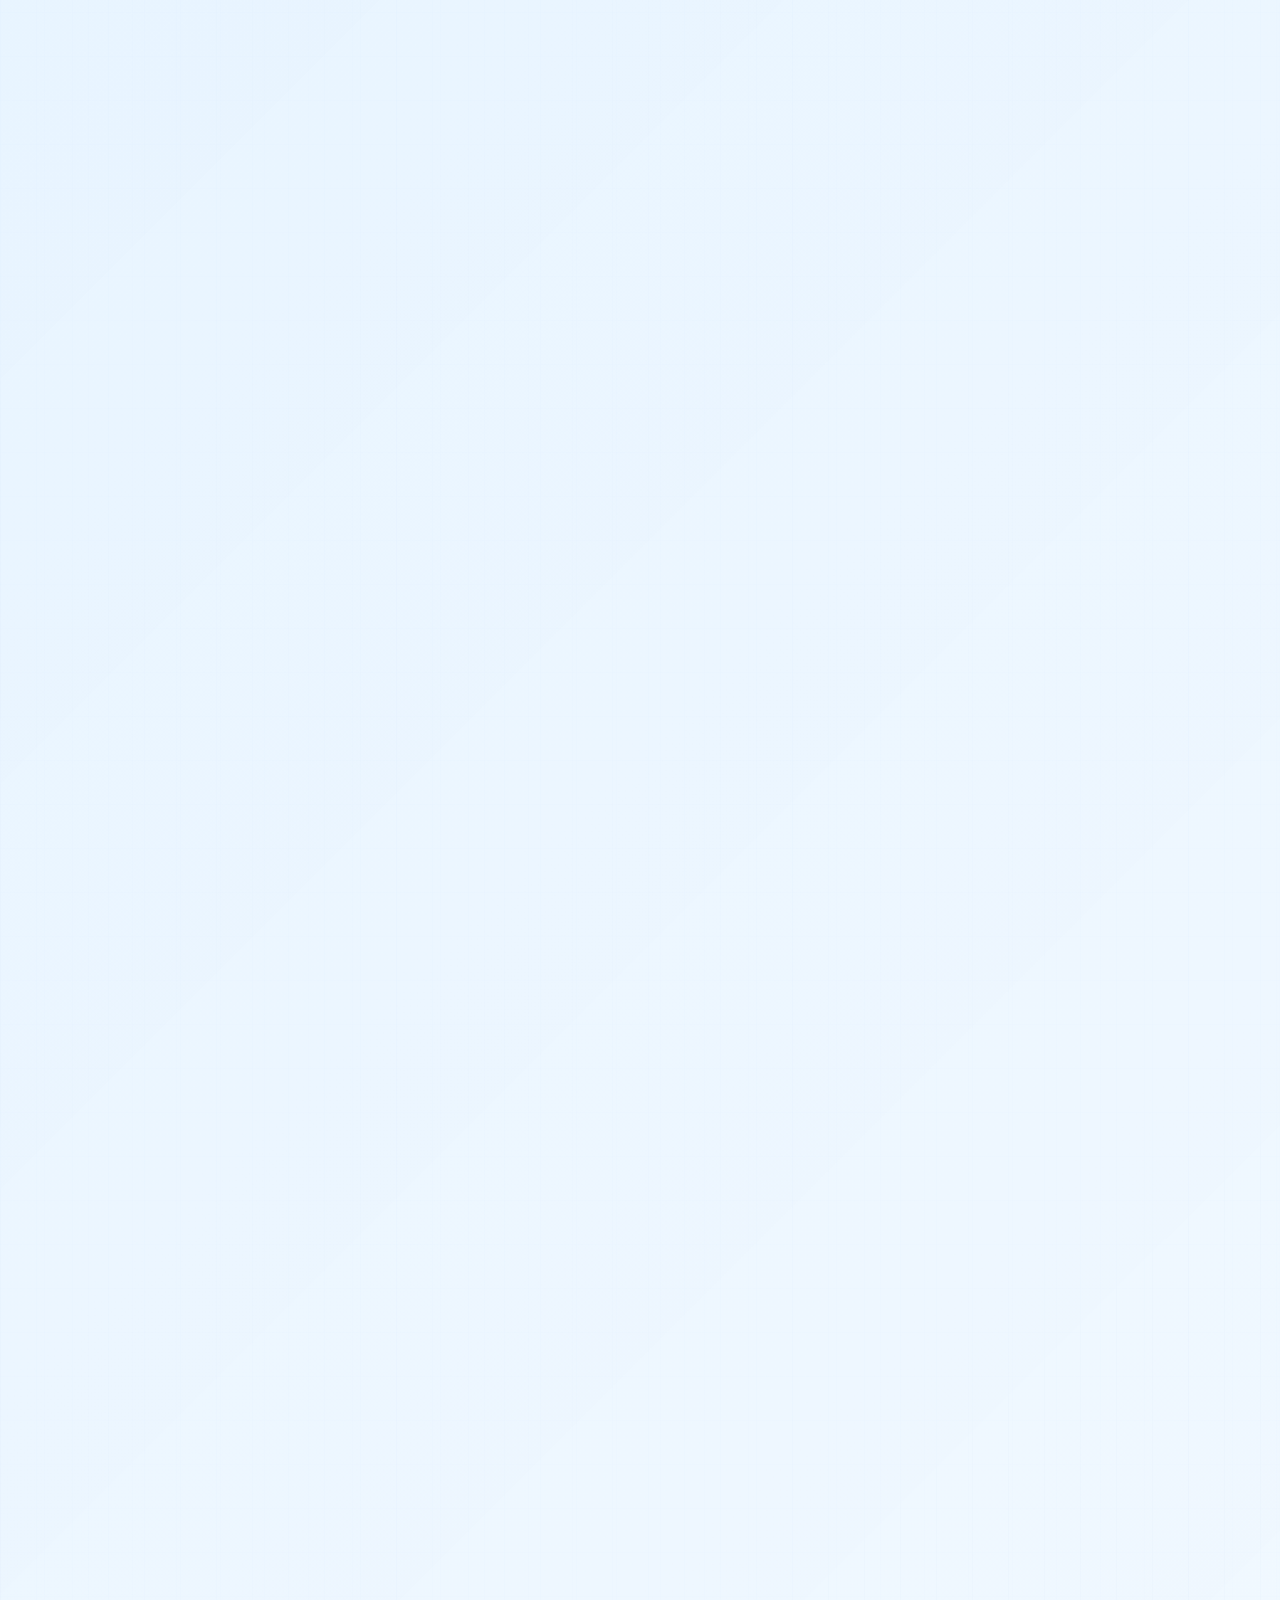
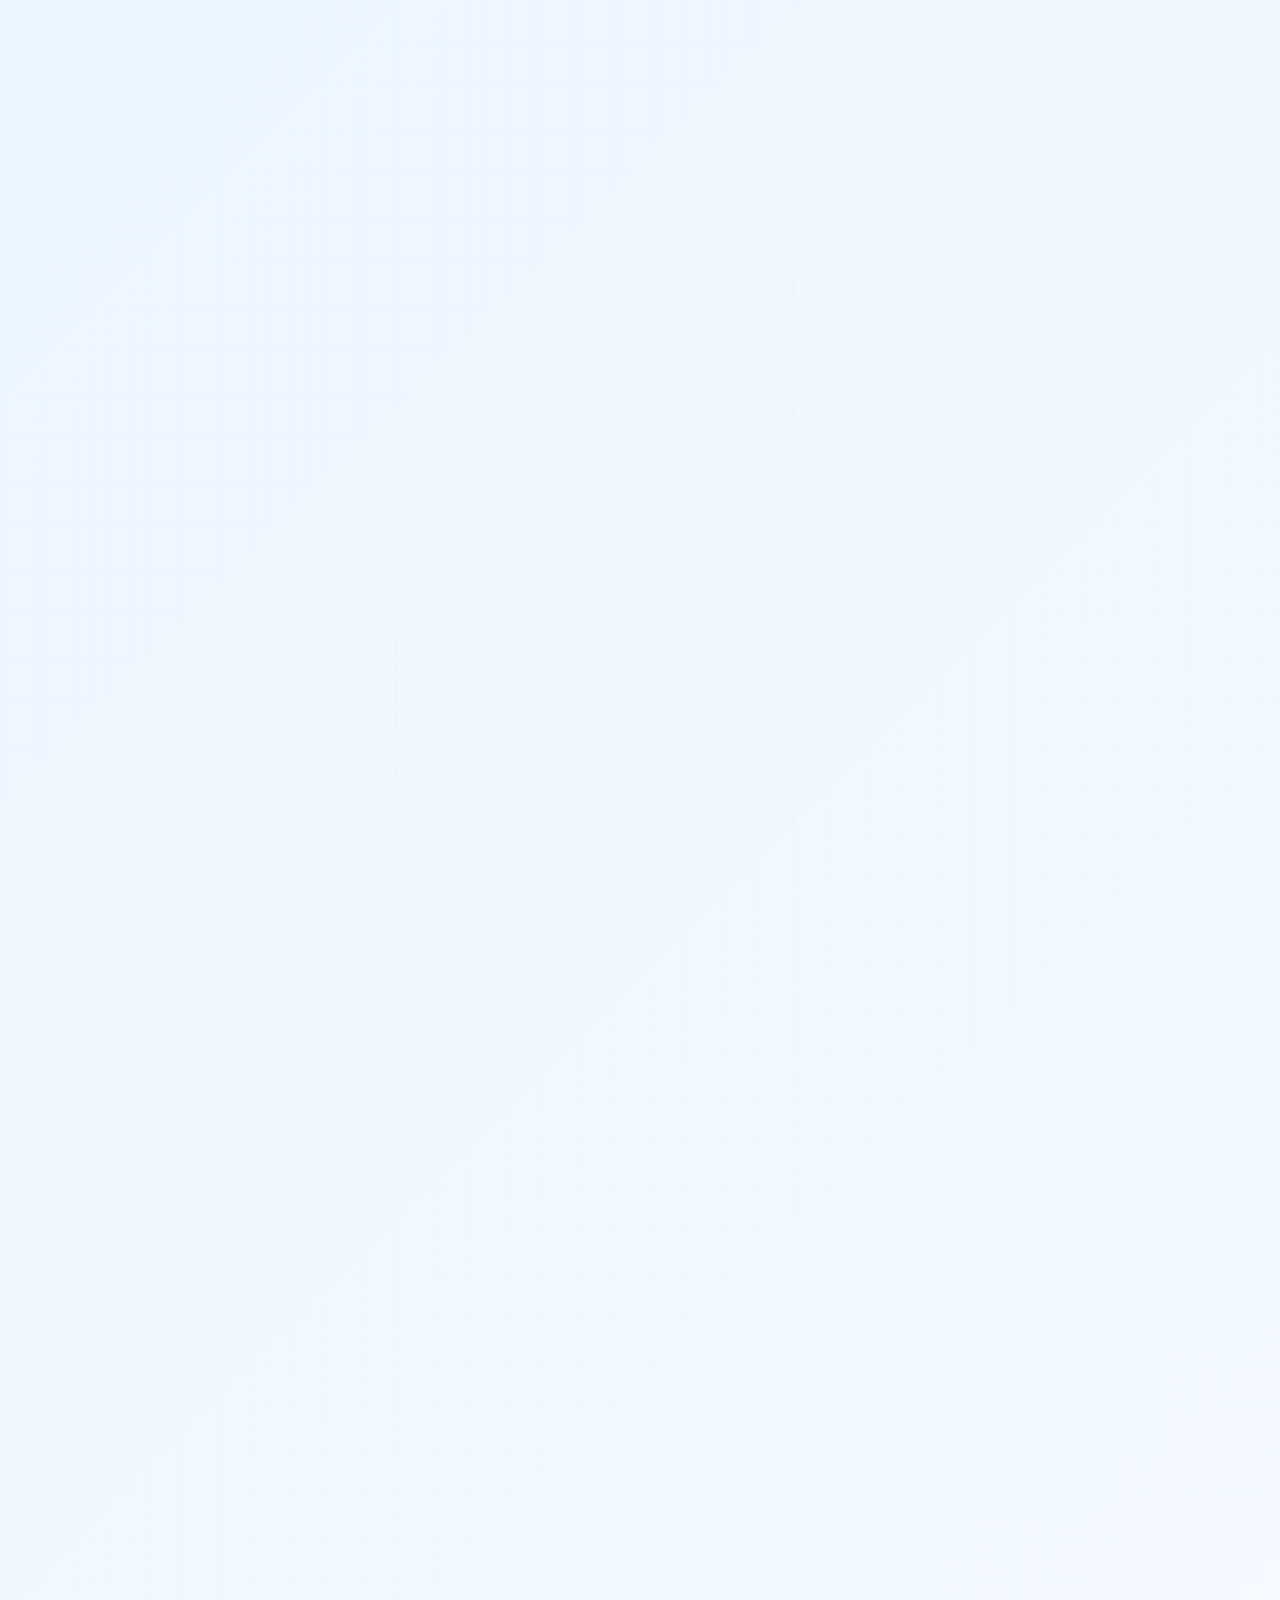
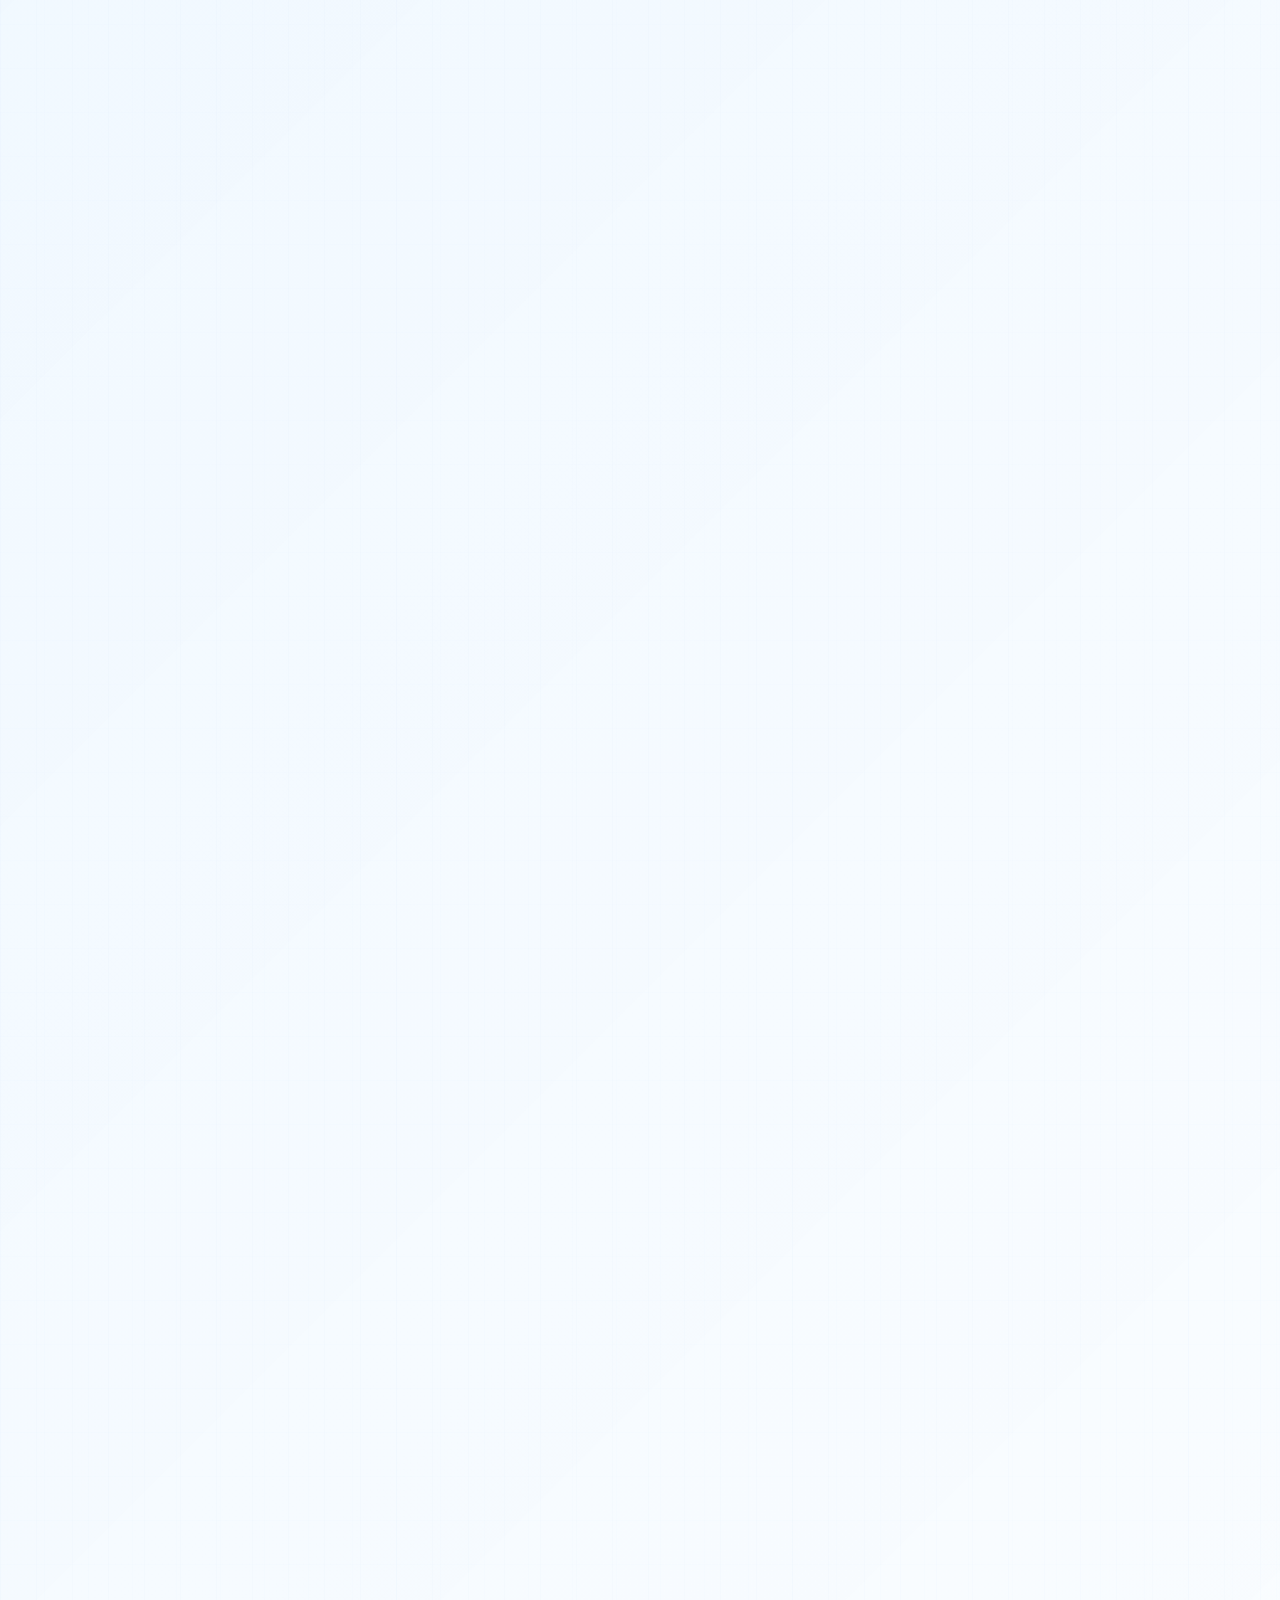
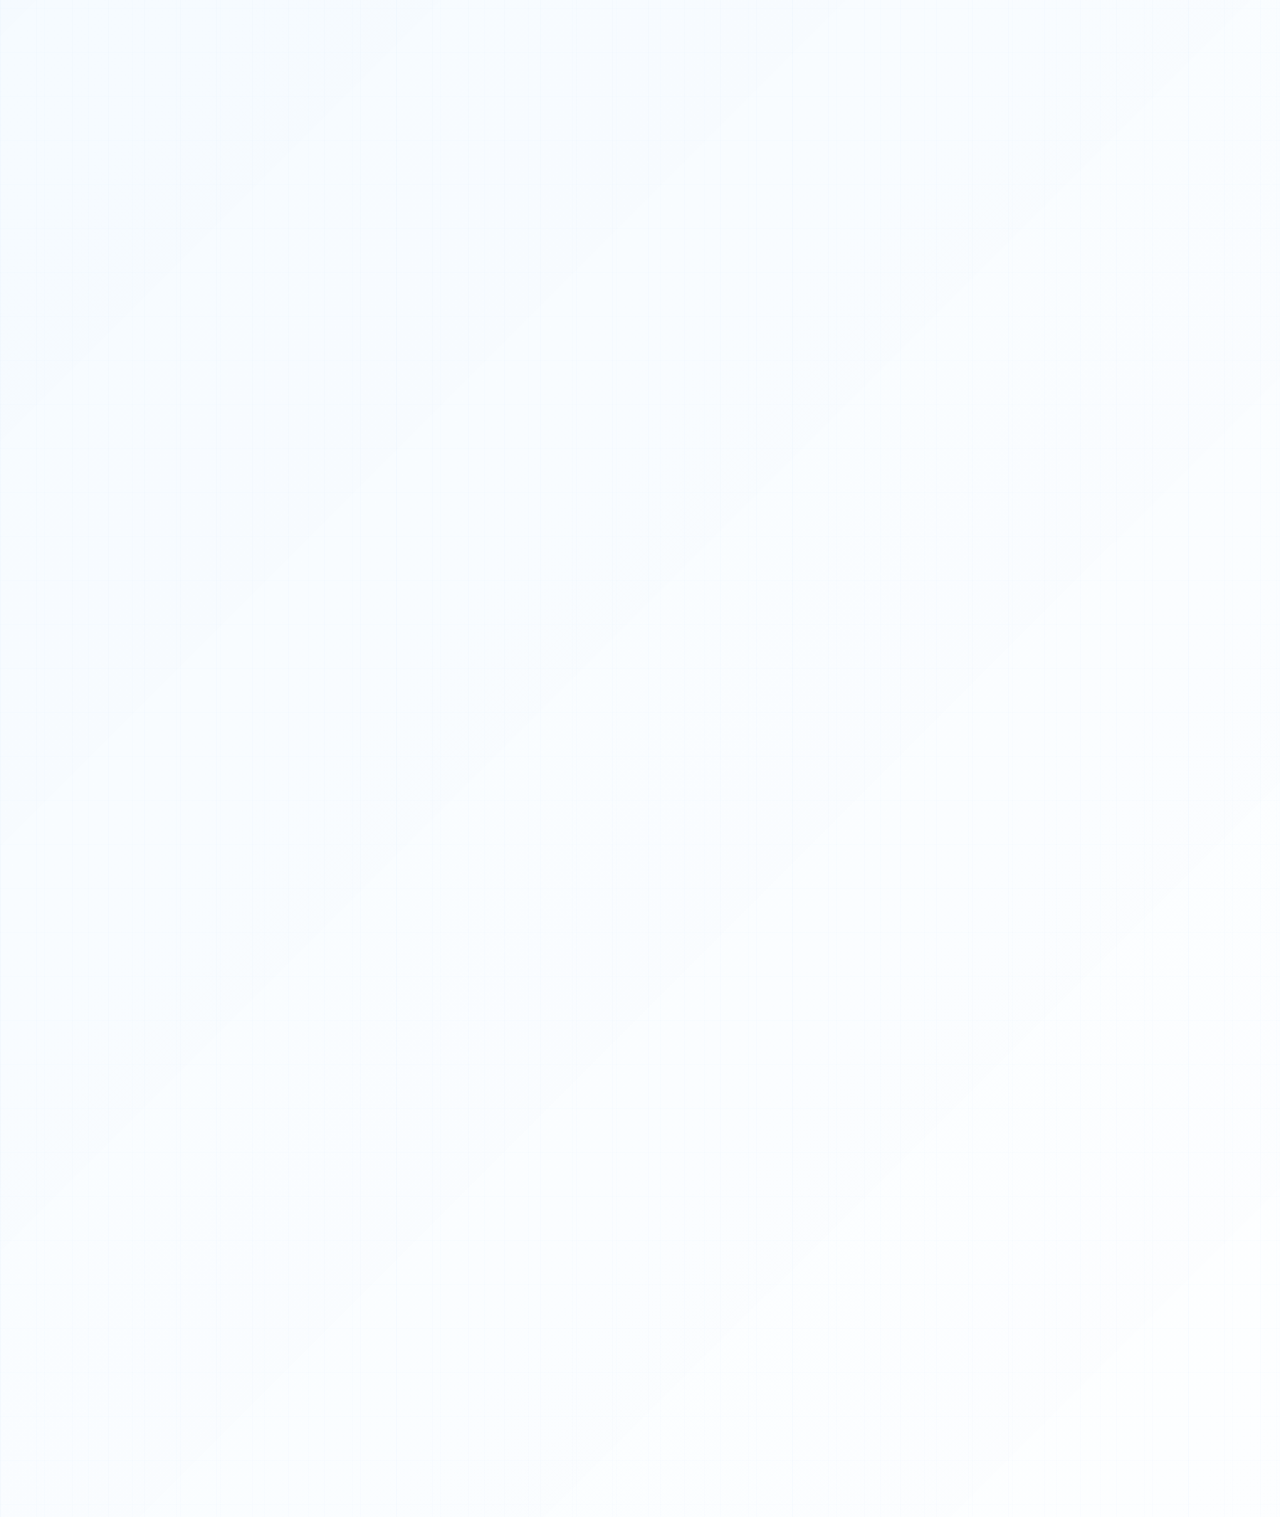
==== commit 3e1f1699: "Reordena secciones y menu, agrega CanastaMan y corrige el filtro - Orden: Portafolio, Experiencia, H" ====
--- a/index.html
+++ b/index.html
@@ -48,7 +48,7 @@
   <link rel="preload" as="image" href="images/profile.webp" type="image/webp">
   <link rel="stylesheet" href="https://cdnjs.cloudflare.com/ajax/libs/font-awesome/6.5.2/css/all.min.css"
     referrerpolicy="no-referrer">
-  <link rel="stylesheet" href="styles.css?v=20261126b">
+  <link rel="stylesheet" href="styles.css?v=20261126d">
 
   <script type="application/ld+json">
   {
@@ -155,17 +155,18 @@
         "@type": "ItemList",
         "name": "Proyectos de Gonzalo Dario Riveros Plaza",
         "itemListOrder": "https://schema.org/ItemListUnordered",
-        "numberOfItems": 9,
+        "numberOfItems": 10,
         "itemListElement": [
           { "@type": "ListItem", "position": 1, "item": { "@type": "CreativeWork", "name": "Blue Mérida", "url": "https://bluemerida.com/", "description": "Guía inteligente de Mérida, Venezuela, en formato app: reúne comercios, servicios, eventos y lugares de la ciudad en un solo sitio. Es una WebApp instalable (PWA) publicada en Play Store.", "creator": { "@id": "https://darioriverosp.netlify.app/#person" } } },
           { "@type": "ListItem", "position": 2, "item": { "@type": "CreativeWork", "name": "SLG · Dota 2", "url": "https://slgteam.netlify.app/", "description": "Panel de rendimiento del clan Sociedad Latina del Gaming: ranking, forma reciente, récords y con quién gana cada jugador, con datos de STRATZ.", "creator": { "@id": "https://darioriverosp.netlify.app/#person" } } },
           { "@type": "ListItem", "position": 3, "item": { "@type": "CreativeWork", "name": "Luza Canta", "url": "https://luza-canta.netlify.app/", "description": "App de karaoke instalable en el celular: quita la voz de las canciones para cantar con tu club.", "creator": { "@id": "https://darioriverosp.netlify.app/#person" } } },
-          { "@type": "ListItem", "position": 4, "item": { "@type": "CreativeWork", "name": "EG Solutions", "url": "https://egsolutions.net/", "description": "Sitio corporativo de una empresa venezolana de ingeniería, obras civiles, climatización y mantenimiento, con formulario de cotización.", "creator": { "@id": "https://darioriverosp.netlify.app/#person" } } },
-          { "@type": "ListItem", "position": 5, "item": { "@type": "CreativeWork", "name": "PayJoy Support DB", "url": "https://payjoydbdario.netlify.app/", "description": "Base de conocimiento para soporte L2: guías de hard reset por marca, plantillas de respuesta y escalaciones en un solo panel.", "creator": { "@id": "https://darioriverosp.netlify.app/#person" } } },
-          { "@type": "ListItem", "position": 6, "item": { "@type": "CreativeWork", "name": "Chat Line Guide", "url": "https://www.chatlineguide.com/", "description": "Directorio de reseñas con navegación por categorías y ciudades, blog integrado y recursos descargables.", "creator": { "@id": "https://darioriverosp.netlify.app/#person" } } },
-          { "@type": "ListItem", "position": 7, "item": { "@type": "CreativeWork", "name": "Insecta & Reptilia", "url": "https://insectareptilia.netlify.app/", "description": "Catálogo de un criadero de reptiles en Venezuela y Colombia: cada ejemplar con código, sexo, peso y fecha de nacimiento, y pedidos por WhatsApp.", "creator": { "@id": "https://darioriverosp.netlify.app/#person" } } },
-          { "@type": "ListItem", "position": 8, "item": { "@type": "CreativeWork", "name": "Elite Villagers", "url": "https://elitevillagers.netlify.app/", "description": "Landing de reclutamiento para una agencia de creadoras de contenido, con formulario de aplicación.", "creator": { "@id": "https://darioriverosp.netlify.app/#person" } } },
-          { "@type": "ListItem", "position": 9, "item": { "@type": "CreativeWork", "name": "Oriana", "url": "https://orianagirlfriend.netlify.app/", "description": "Experiencia web interactiva de una sola página: audio sincronizado, animaciones por scroll y microinteracciones.", "creator": { "@id": "https://darioriverosp.netlify.app/#person" } } }
+          { "@type": "ListItem", "position": 4, "item": { "@type": "VideoGame", "name": "CanastaMan", "url": "https://darioriverosp.itch.io/canastaman", "description": "Juego de baloncesto incremental: encestas, compras mejoras y los cazatalentos te fichan del barrio hasta la Liga de Leyendas. Se juega en el navegador.", "gamePlatform": "Web browser", "genre": "Sports", "creator": { "@id": "https://darioriverosp.netlify.app/#person" } } },
+          { "@type": "ListItem", "position": 5, "item": { "@type": "CreativeWork", "name": "EG Solutions", "url": "https://egsolutions.net/", "description": "Sitio corporativo de una empresa venezolana de ingeniería, obras civiles, climatización y mantenimiento, con formulario de cotización.", "creator": { "@id": "https://darioriverosp.netlify.app/#person" } } },
+          { "@type": "ListItem", "position": 6, "item": { "@type": "CreativeWork", "name": "PayJoy Support DB", "url": "https://payjoydbdario.netlify.app/", "description": "Base de conocimiento para soporte L2: guías de hard reset por marca, plantillas de respuesta y escalaciones en un solo panel.", "creator": { "@id": "https://darioriverosp.netlify.app/#person" } } },
+          { "@type": "ListItem", "position": 7, "item": { "@type": "CreativeWork", "name": "Chat Line Guide", "url": "https://www.chatlineguide.com/", "description": "Directorio de reseñas con navegación por categorías y ciudades, blog integrado y recursos descargables.", "creator": { "@id": "https://darioriverosp.netlify.app/#person" } } },
+          { "@type": "ListItem", "position": 8, "item": { "@type": "CreativeWork", "name": "Insecta & Reptilia", "url": "https://insectareptilia.netlify.app/", "description": "Catálogo de un criadero de reptiles en Venezuela y Colombia: cada ejemplar con código, sexo, peso y fecha de nacimiento, y pedidos por WhatsApp.", "creator": { "@id": "https://darioriverosp.netlify.app/#person" } } },
+          { "@type": "ListItem", "position": 9, "item": { "@type": "CreativeWork", "name": "Elite Villagers", "url": "https://elitevillagers.netlify.app/", "description": "Landing de reclutamiento para una agencia de creadoras de contenido, con formulario de aplicación.", "creator": { "@id": "https://darioriverosp.netlify.app/#person" } } },
+          { "@type": "ListItem", "position": 10, "item": { "@type": "CreativeWork", "name": "Oriana", "url": "https://orianagirlfriend.netlify.app/", "description": "Experiencia web interactiva de una sola página: audio sincronizado, animaciones por scroll y microinteracciones.", "creator": { "@id": "https://darioriverosp.netlify.app/#person" } } }
         ]
       }
     ]
@@ -193,13 +194,13 @@
       </button>
 
       <div class="nav-links" id="navLinks">
-        <a href="#about">Acerca de</a>
+        <a href="#portfolio">Portafolio</a>
+        <a href="#experience">Experiencia</a>
         <a href="#skills">Habilidades</a>
-        <a href="#experience">Experiencia</a>
+        <a href="#about">Sobre mí</a>
         <a href="#certifications">Certificaciones</a>
-        <a href="#portfolio">Portafolio</a>
         <a href="#reviews">Opiniones</a>
-        <a href="#contact">Contacto</a>
+        <a href="#contact" class="nav-cta">Contacto</a>
         <a class="lang-switch" href="en/" hreflang="en" lang="en" aria-label="Switch to English"><span class="lang-now" aria-hidden="true">ES</span><span class="lang-to">EN</span></a>
       </div>
     </nav>
@@ -266,7 +267,378 @@
       </div>
     </section>
 
-    <section class="section section-band" id="about">
+    <section class="section section-band" id="portfolio">
+      <div class="container">
+        <div class="portfolio-top" data-reveal>
+          <div class="section-heading" style="margin-bottom: 0">
+            <span class="kicker">Portafolio · WordPress, ecommerce y dashboards</span>
+            <h2>Proyectos que muestran cómo trabajo.</h2>
+            <p>Webs, dashboards, automatizaciones y productos móviles publicados para usuarios reales.</p>
+          </div>
+
+          <div class="filter-bar" role="group" aria-label="Filtrar portafolio">
+            <button class="filter-btn is-active" type="button" data-filter="all" aria-pressed="true">Todos</button>
+            <button class="filter-btn" type="button" data-filter="web" aria-pressed="false">Web</button>
+            <button class="filter-btn" type="button" data-filter="dashboard" aria-pressed="false">Dashboards</button>
+            <button class="filter-btn" type="button" data-filter="mobile" aria-pressed="false">Mobile</button>
+            <button class="filter-btn" type="button" data-filter="game" aria-pressed="false">Juegos</button>
+            <button class="filter-btn" type="button" data-filter="special" aria-pressed="false">Especiales</button>
+          </div>
+        </div>
+
+        <div class="project-grid" id="portfolioGrid">
+          <article class="project-card project-featured" data-category="mobile" data-reveal>
+            <a class="project-thumb" href="https://bluemerida.com/" target="_blank" rel="noopener" tabindex="-1" aria-hidden="true">
+              <img class="project-media" src="images/bluemerida.webp" alt="Pantalla de inicio de Blue Mérida con eventos, promociones y categorías" width="800" height="450"
+                loading="lazy" decoding="async">
+            </a>
+            <div class="project-body">
+              <div class="project-meta"><span class="badge badge-featured">Proyecto destacado</span><span class="badge" style="--badge-bg: #dff0ff; --badge-ink: #0057c2">Mobile</span></div>
+              <h3>Blue Mérida</h3>
+              <p>Guía inteligente de Mérida, Venezuela, en formato app: reúne comercios, servicios, eventos y lugares de la ciudad en un solo sitio. Es una WebApp instalable (PWA) publicada en Play Store.</p>
+              <ul class="project-points"><li>Directorio de comercios por categorías y mapa interactivo</li><li>Eventos y promociones actualizados, con favoritos guardados</li><li>Planes para que los negocios locales aparezcan en la guía</li></ul>
+              <div class="tags"><span>React</span><span>Supabase</span><span>Lovable</span><span>PWA</span><span>Play Store</span></div>
+              <a class="project-link" href="https://bluemerida.com/" target="_blank" rel="noopener">Ver Blue Mérida</a>
+            </div>
+          </article>
+
+          <article class="project-card" data-category="dashboard" data-reveal>
+            <a class="project-thumb" href="https://slgteam.netlify.app/" target="_blank" rel="noopener" tabindex="-1" aria-hidden="true">
+              <img class="project-media" src="images/slg.webp" alt="Vista previa de SLG · Dota 2" width="800" height="450"
+                loading="lazy" decoding="async">
+            </a>
+            <div class="project-body">
+              <span class="badge" style="--badge-bg: #eee8ff; --badge-ink: #513cc4">Dashboards</span>
+              <h3>SLG · Dota 2</h3>
+              <p>Panel de rendimiento del clan Sociedad Latina del Gaming: ranking, forma reciente, récords y con quién gana cada jugador, con datos de STRATZ.</p>
+              <div class="tags"><span>Astro</span><span>API STRATZ</span><span>JavaScript</span></div>
+              <a class="project-link" href="https://slgteam.netlify.app/" target="_blank" rel="noopener">Ver proyecto</a>
+            </div>
+          </article>
+
+          <article class="project-card" data-category="mobile" data-reveal>
+            <a class="project-thumb" href="https://luza-canta.netlify.app/" target="_blank" rel="noopener" tabindex="-1" aria-hidden="true">
+              <img class="project-media" src="images/luzacanta.webp" alt="Vista previa de Luza Canta" width="800" height="450"
+                loading="lazy" decoding="async">
+            </a>
+            <div class="project-body">
+              <span class="badge" style="--badge-bg: #dff0ff; --badge-ink: #0057c2">Mobile</span>
+              <h3>Luza Canta</h3>
+              <p>App de karaoke instalable en el celular: quita la voz de las canciones para cantar con tu club.</p>
+              <div class="tags"><span>Astro</span><span>PWA</span><span>Audio web</span></div>
+              <a class="project-link" href="https://luza-canta.netlify.app/" target="_blank" rel="noopener">Ver proyecto</a>
+            </div>
+          </article>
+
+          <article class="project-card" data-category="game" data-reveal>
+            <a class="project-thumb" href="https://darioriverosp.itch.io/canastaman" target="_blank" rel="noopener" tabindex="-1" aria-hidden="true">
+              <img class="project-media" src="images/canastaman.webp" alt="Partida de CanastaMan en la cancha de los Halcones" width="800" height="450"
+                loading="lazy" decoding="async">
+            </a>
+            <div class="project-body">
+              <span class="badge" style="--badge-bg: #fff0e0; --badge-ink: #b4530a">Videojuego</span>
+              <h3>CanastaMan</h3>
+              <p>Juego de baloncesto incremental: encestas, compras mejoras y los cazatalentos te fichan del barrio hasta la Liga de Leyendas. Se juega en el navegador.</p>
+              <div class="tags"><span>HTML5</span><span>JavaScript</span><span>itch.io</span></div>
+              <a class="project-link" href="https://darioriverosp.itch.io/canastaman" target="_blank" rel="noopener">Jugar en itch.io</a>
+            </div>
+          </article>
+
+          <article class="project-card" data-category="web" data-reveal>
+            <a class="project-thumb" href="https://egsolutions.net/" target="_blank" rel="noopener" tabindex="-1" aria-hidden="true">
+              <img class="project-media" src="images/egsolutions.webp" alt="Vista previa de EG Solutions" width="800" height="450"
+                loading="lazy" decoding="async">
+            </a>
+            <div class="project-body">
+              <span class="badge">Desarrollo web</span>
+              <h3>EG Solutions</h3>
+              <p>Sitio corporativo de una empresa venezolana de ingeniería, obras civiles, climatización y mantenimiento, con formulario de cotización.</p>
+              <div class="tags"><span>HTML</span><span>CSS</span><span>JavaScript</span><span>SEO</span></div>
+              <a class="project-link" href="https://egsolutions.net/" target="_blank" rel="noopener">Ver proyecto</a>
+            </div>
+          </article>
+
+          <article class="project-card" data-category="dashboard" data-reveal>
+            <a class="project-thumb" href="https://payjoydbdario.netlify.app/" target="_blank" rel="noopener" tabindex="-1" aria-hidden="true">
+              <img class="project-media" src="images/payjoydb.webp" alt="Vista previa de PayJoy Support DB" width="800" height="450"
+                loading="lazy" decoding="async">
+            </a>
+            <div class="project-body">
+              <span class="badge" style="--badge-bg: #eee8ff; --badge-ink: #513cc4">Dashboards</span>
+              <h3>PayJoy Support DB</h3>
+              <p>Base de conocimiento para soporte L2: guías de hard reset por marca, plantillas de respuesta y escalaciones en un solo panel.</p>
+              <div class="tags"><span>HTML</span><span>CSS</span><span>JavaScript</span></div>
+              <a class="project-link" href="https://payjoydbdario.netlify.app/" target="_blank" rel="noopener">Ver proyecto</a>
+            </div>
+          </article>
+
+          <article class="project-card" data-category="web" data-reveal>
+            <a class="project-thumb" href="https://www.chatlineguide.com/" target="_blank" rel="noopener" tabindex="-1" aria-hidden="true">
+              <img class="project-media" src="images/chatlineguide.webp" alt="Vista previa de Chat Line Guide" width="800" height="450"
+                loading="lazy" decoding="async">
+            </a>
+            <div class="project-body">
+              <span class="badge">Desarrollo web</span>
+              <h3>Chat Line Guide</h3>
+              <p>Directorio de reseñas con navegación por categorías y ciudades, blog integrado y recursos descargables.</p>
+              <div class="tags"><span>WordPress</span><span>PHP</span><span>MySQL</span></div>
+              <a class="project-link" href="https://www.chatlineguide.com/" target="_blank" rel="noopener">Ver proyecto</a>
+            </div>
+          </article>
+
+          <article class="project-card" data-category="web" data-reveal>
+            <a class="project-thumb" href="https://insectareptilia.netlify.app/" target="_blank" rel="noopener" tabindex="-1" aria-hidden="true">
+              <img class="project-media" src="images/insecta.webp" alt="Vista previa de Insecta &amp; Reptilia" width="800" height="450"
+                loading="lazy" decoding="async">
+            </a>
+            <div class="project-body">
+              <span class="badge">Desarrollo web</span>
+              <h3>Insecta &amp; Reptilia</h3>
+              <p>Catálogo de un criadero de reptiles en Venezuela y Colombia: cada ejemplar con código, sexo, peso y fecha de nacimiento, y pedidos por WhatsApp.</p>
+              <div class="tags"><span>HTML</span><span>CSS</span><span>JavaScript</span></div>
+              <a class="project-link" href="https://insectareptilia.netlify.app/" target="_blank" rel="noopener">Ver proyecto</a>
+            </div>
+          </article>
+
+          <article class="project-card" data-category="web" data-reveal>
+            <a class="project-thumb" href="https://elitevillagers.netlify.app/" target="_blank" rel="noopener" tabindex="-1" aria-hidden="true">
+              <img class="project-media" src="images/elitevillagers.webp" alt="Vista previa de Elite Villagers" width="800" height="450"
+                loading="lazy" decoding="async">
+            </a>
+            <div class="project-body">
+              <span class="badge">Desarrollo web</span>
+              <h3>Elite Villagers</h3>
+              <p>Landing de reclutamiento para una agencia de creadoras de contenido, con formulario de aplicación.</p>
+              <div class="tags"><span>HTML</span><span>CSS</span><span>JavaScript</span></div>
+              <a class="project-link" href="https://elitevillagers.netlify.app/" target="_blank" rel="noopener">Ver proyecto</a>
+            </div>
+          </article>
+
+          <article class="project-card" data-category="special" data-reveal>
+            <a class="project-thumb" href="https://orianagirlfriend.netlify.app/" target="_blank" rel="noopener" tabindex="-1" aria-hidden="true">
+              <img class="project-media" src="images/oriana.webp" alt="Vista previa de Oriana" width="800" height="450"
+                loading="lazy" decoding="async">
+            </a>
+            <div class="project-body">
+              <span class="badge" style="--badge-bg: #ffe8ed; --badge-ink: #b8325d">Especiales</span>
+              <h3>Oriana</h3>
+              <p>Experiencia web interactiva de una sola página: audio sincronizado, animaciones por scroll y microinteracciones.</p>
+              <div class="tags"><span>HTML</span><span>CSS</span><span>JavaScript</span></div>
+              <a class="project-link" href="https://orianagirlfriend.netlify.app/" target="_blank" rel="noopener">Ver proyecto</a>
+            </div>
+          </article>
+        </div>
+      </div>
+    </section>
+
+    <section class="section" id="experience">
+      <div class="container">
+        <div class="section-heading" data-reveal>
+          <span class="kicker">Experiencia en soporte técnico y operaciones remotas</span>
+          <h2>Experiencia práctica en soporte, automatización y operaciones digitales.</h2>
+        </div>
+
+        <div class="timeline">
+          <article class="role" data-reveal>
+            <span class="role-marker" style="--accent: var(--blue-700)" aria-hidden="true"></span>
+            <div class="role-card">
+              <div class="role-top">
+                <div>
+                  <h3><a href="https://www.payjoy.com/" target="_blank" rel="noopener">PayJoy LLC</a></h3>
+                  <p class="meta">Consultor de soporte de TI | Remoto</p>
+                </div>
+                <span class="date">ene. 2026 - jun. 2026</span>
+              </div>
+              <ul>
+                <li>Soporte técnico crítico en <strong>Zendesk</strong>, gestión de tickets e incidencias garantizando <strong>SLAs</strong>, <strong>KPIs</strong> y
+                  continuidad operativa.</li>
+                <li><strong>Automatización de procesos</strong> clave con scripts y macros para Samsung Enrollment y conciliación de
+                  pagos.</li>
+                <li>Monitoreo operativo con dashboards en <strong>Excel avanzado</strong> y <strong>Power BI</strong> para reducir tiempos de revisión.
+                </li>
+              <li><strong>Troubleshooting</strong> de errores del sistema y <strong>escalaciones técnicas</strong> como enlace con Ingeniería LATAM.
+                </li>
+              </ul>
+            </div>
+          </article>
+
+          <article class="role" data-reveal>
+            <span class="role-marker" style="--accent: var(--green)" aria-hidden="true"></span>
+            <div class="role-card">
+              <div class="role-top">
+                <div>
+                  <h3><a href="https://pistachogames.com/" target="_blank" rel="noopener">Pistachogames</a></h3>
+                  <p class="meta">Representante de atención al cliente | Remoto</p>
+                </div>
+                <span class="date">jul. 2025 - ene. 2026</span>
+              </div>
+              <ul>
+                <li><strong>Customer Support 24/7</strong> vía chat en vivo y correo electrónico para usuarios de plataforma digital.
+                </li>
+                <li>Gestión eficiente de incidencias de cuentas, pagos y retiros con foco en satisfacción del cliente.
+                </li>
+                <li>Reducción del tiempo de respuesta a <strong>menos de 3 minutos</strong> y mejora de fidelización.</li>
+                <li>Mantenimiento de altos niveles de satisfacción, seguimiento y resolución en soporte omnicanal.</li>
+              </ul>
+            </div>
+          </article>
+
+          <article class="role" data-reveal>
+            <span class="role-marker" style="--accent: var(--gold)" aria-hidden="true"></span>
+            <div class="role-card">
+              <div class="role-top">
+                <div>
+                  <h3><a href="https://pcracing.pro/" target="_blank" rel="noopener">KD Technology SLU</a></h3>
+                  <p class="meta">Especialista en soporte IT | Remoto</p>
+                </div>
+                <span class="date">ene. 2025 - jul. 2025</span>
+              </div>
+              <ul>
+                <li>Resolución de más de <strong>20 tickets diarios</strong> de <strong>IT Support</strong> con alto nivel de satisfacción.</li>
+                <li>Gestión de plataformas ecommerce: <strong>WooCommerce</strong>, <strong>Prestashop</strong>, Amazon, PcComponentes, Miravia y
+                  Carrefour.</li>
+                <li>Reducción del tiempo de resolución de incidencias en <strong>20%</strong> mediante mejora de procesos.</li>
+                <li>Mejora continua de experiencia del cliente, retención y soporte postventa.</li>
+              </ul>
+            </div>
+          </article>
+
+          <article class="role" data-reveal>
+            <span class="role-marker" style="--accent: var(--coral)" aria-hidden="true"></span>
+            <div class="role-card">
+              <div class="role-top">
+                <div>
+                  <h3><a href="https://www.invictabp.com/" target="_blank" rel="noopener">Invicta Business Partners
+                      LLC</a></h3>
+                  <p class="meta">Especialista en marketing digital | Remoto</p>
+                </div>
+                <span class="date">mar. 2024 - ene. 2025</span>
+              </div>
+              <ul>
+                <li>Gestión simultánea de 30 cuentas de redes sociales con <strong>Metricool</strong> y planificación de contenido.</li>
+                <li>Incremento del engagement en <strong>15%</strong> mediante estrategias de marketing digital basadas en datos.</li>
+                <li>Automatización de la programación de contenido con <strong>Metricool</strong>, ahorrando más de <strong>10 horas semanales</strong>.</li>
+                <li>Análisis de métricas y optimización de campañas para mejorar ROI y rendimiento.</li>
+              </ul>
+            </div>
+          </article>
+
+          <article class="role" data-reveal>
+            <span class="role-marker" style="--accent: var(--violet)" aria-hidden="true"></span>
+            <div class="role-card">
+              <div class="role-top">
+                <div>
+                  <h3><a href="https://book.lvlty.com/" target="_blank" rel="noopener">LVLTY LLC</a></h3>
+                  <p class="meta">Desarrollador WordPress | Remoto</p>
+                </div>
+                <span class="date">nov. 2022 - jul. 2023</span>
+              </div>
+              <ul>
+                <li>Desarrollo y optimización de sistemas de listings y plataformas web sobre <strong>WordPress</strong>.</li>
+                <li>Gestión e integración de <strong>Airbnb</strong>, Vrbo, <strong>Hostaway</strong>, WordPress y <strong>Monday</strong> en un mismo flujo operativo.</li>
+                <li>Automatización de flujos de trabajo e integración entre plataformas con <strong>Zapier</strong>, reduciendo tareas manuales recurrentes.</li>
+                <li><strong>SEO técnico</strong> y estructural para mejorar la visibilidad e indexación del sitio.</li>
+              </ul>
+            </div>
+          </article>
+
+          <article class="role" data-reveal>
+            <span class="role-marker" style="--accent: var(--cyan)" aria-hidden="true"></span>
+            <div class="role-card">
+              <div class="role-top">
+                <div>
+                  <h3><a href="https://www.workana.com/" target="_blank" rel="noopener">WORKANA LLC</a></h3>
+                  <p class="meta">Asistente virtual freelance | Remoto</p>
+                </div>
+                <span class="date">ene. 2020 - jun. 2026</span>
+              </div>
+              <ul>
+                <li>Trabajo remoto con más de <strong>20 clientes internacionales</strong> en asistencia virtual, desarrollo web y
+                  operaciones digitales.</li>
+                <li>Diseño, desarrollo y mantenimiento de sitios web con <strong>WordPress</strong>, HTML5, CSS3 y JavaScript.</li>
+                <li>Optimización de rendimiento web y <strong>SEO on-page</strong>, aumentando tráfico orgánico hasta en 10%.</li>
+                <li>Gestión de campañas de email marketing con <strong>Mailchimp</strong>, incrementando tasas de apertura en +10%.</li>
+                <li>Calificación constante de <strong>5 estrellas</strong> en plataformas freelance y atención orientada a resultados.
+                </li>
+              </ul>
+            </div>
+          </article>
+
+          <article class="role" data-reveal>
+            <span class="role-marker" style="--accent: var(--blue-500)" aria-hidden="true"></span>
+            <div class="role-card">
+              <div class="role-top">
+                <div>
+                  <h3><a href="https://chatcenter.net/" target="_blank" rel="noopener">ChatCenter Services</a></h3>
+                  <p class="meta">Operador de data entry y soporte | Remoto</p>
+                </div>
+                <span class="date">oct. 2019 - oct. 2020</span>
+              </div>
+              <ul>
+                <li>Soporte de chat para plataforma descentralizada tipo crowdchat.</li>
+                <li>Comunicación entre usuarios y empresas en un entorno <strong>100% digital</strong>.</li>
+                <li>Entrada y organización de datos con calificación constante de 5 estrellas.</li>
+              </ul>
+            </div>
+          </article>
+        </div>
+      </div>
+    </section>
+
+    <section class="section section-band" id="skills">
+      <div class="container">
+        <div class="section-heading center" data-reveal>
+          <span class="kicker">Habilidades · Soporte TI, automatización y desarrollo web</span>
+          <h2>Áreas donde puedo entrar rápido y sumar sin hacer ruido.</h2>
+          <p>Soporte, automatización, web y marketing operativo con foco en resolver, medir y mejorar.</p>
+        </div>
+
+        <div class="focus-grid">
+          <article class="skill-card" style="--accent: var(--blue-700)" data-reveal>
+            <i class="fa-solid fa-gauge-high skill-icon" aria-hidden="true"></i>
+            <strong>Dashboard automation</strong>
+            <span>Excel avanzado, métricas operativas, seguimiento de tickets y reportes accionables.</span>
+          </article>
+          <article class="skill-card" style="--accent: var(--cyan)" data-reveal>
+            <i class="fa-solid fa-code skill-icon" aria-hidden="true"></i>
+            <strong>Front-end JS</strong>
+            <span>HTML, CSS moderno, JavaScript, Astro, Tailwind y sitios estáticos rápidos en Netlify.</span>
+          </article>
+          <article class="skill-card" style="--accent: var(--green)" data-reveal>
+            <i class="fa-solid fa-headset skill-icon" aria-hidden="true"></i>
+            <strong>Soporte técnico L2</strong>
+            <span>Zendesk, diagnóstico, escalaciones, SLAs, KPIs y comunicación entre equipos.</span>
+          </article>
+          <article class="skill-card" style="--accent: var(--gold)" data-reveal>
+            <i class="fa-solid fa-chart-simple skill-icon" aria-hidden="true"></i>
+            <strong>Data analytics</strong>
+            <span>Lectura de tendencias, limpieza de información y decisiones basadas en datos.</span>
+          </article>
+          <article class="skill-card" style="--accent: var(--coral)" data-reveal>
+            <i class="fa-solid fa-handshake-angle skill-icon" aria-hidden="true"></i>
+            <strong>Customer success</strong>
+            <span>Atención omnicanal, chat, correo, seguimiento y reducción de tiempos de respuesta.</span>
+          </article>
+          <article class="skill-card" style="--accent: var(--blue-500)" data-reveal>
+            <i class="fa-brands fa-wordpress-simple skill-icon" aria-hidden="true"></i>
+            <strong>WordPress y CMS</strong>
+            <span>Sitios autoadministrables, mantenimiento, plugins, contenido y mejoras de performance.</span>
+          </article>
+          <article class="skill-card" style="--accent: var(--violet)" data-reveal>
+            <i class="fa-solid fa-magnifying-glass-chart skill-icon" aria-hidden="true"></i>
+            <strong>SEO y marketing</strong>
+            <span>SEO on-page, contenido, campañas, redes sociales y reporting para crecimiento orgánico.</span>
+          </article>
+          <article class="skill-card" style="--accent: var(--green)" data-reveal>
+            <i class="fa-solid fa-store skill-icon" aria-hidden="true"></i>
+            <strong>Ecommerce</strong>
+            <span>WooCommerce, Prestashop, marketplaces, catálogo, pedidos y soporte postventa.</span>
+          </article>
+        </div>
+      </div>
+    </section>
+
+    <section class="section" id="about">
       <div class="container">
         <div class="section-heading" data-reveal>
           <span class="kicker">Acerca de mí</span>
@@ -323,214 +695,7 @@
       </div>
     </section>
 
-    <section class="section" id="skills">
-      <div class="container">
-        <div class="section-heading center" data-reveal>
-          <span class="kicker">Habilidades · Soporte TI, automatización y desarrollo web</span>
-          <h2>Áreas donde puedo entrar rápido y sumar sin hacer ruido.</h2>
-          <p>Soporte, automatización, web y marketing operativo con foco en resolver, medir y mejorar.</p>
-        </div>
-
-        <div class="focus-grid">
-          <article class="skill-card" style="--accent: var(--blue-700)" data-reveal>
-            <i class="fa-solid fa-gauge-high skill-icon" aria-hidden="true"></i>
-            <strong>Dashboard automation</strong>
-            <span>Excel avanzado, métricas operativas, seguimiento de tickets y reportes accionables.</span>
-          </article>
-          <article class="skill-card" style="--accent: var(--cyan)" data-reveal>
-            <i class="fa-solid fa-code skill-icon" aria-hidden="true"></i>
-            <strong>Front-end JS</strong>
-            <span>HTML, CSS moderno, JavaScript, Astro, Tailwind y sitios estáticos rápidos en Netlify.</span>
-          </article>
-          <article class="skill-card" style="--accent: var(--green)" data-reveal>
-            <i class="fa-solid fa-headset skill-icon" aria-hidden="true"></i>
-            <strong>Soporte técnico L2</strong>
-            <span>Zendesk, diagnóstico, escalaciones, SLAs, KPIs y comunicación entre equipos.</span>
-          </article>
-          <article class="skill-card" style="--accent: var(--gold)" data-reveal>
-            <i class="fa-solid fa-chart-simple skill-icon" aria-hidden="true"></i>
-            <strong>Data analytics</strong>
-            <span>Lectura de tendencias, limpieza de información y decisiones basadas en datos.</span>
-          </article>
-          <article class="skill-card" style="--accent: var(--coral)" data-reveal>
-            <i class="fa-solid fa-handshake-angle skill-icon" aria-hidden="true"></i>
-            <strong>Customer success</strong>
-            <span>Atención omnicanal, chat, correo, seguimiento y reducción de tiempos de respuesta.</span>
-          </article>
-          <article class="skill-card" style="--accent: var(--blue-500)" data-reveal>
-            <i class="fa-brands fa-wordpress-simple skill-icon" aria-hidden="true"></i>
-            <strong>WordPress y CMS</strong>
-            <span>Sitios autoadministrables, mantenimiento, plugins, contenido y mejoras de performance.</span>
-          </article>
-          <article class="skill-card" style="--accent: var(--violet)" data-reveal>
-            <i class="fa-solid fa-magnifying-glass-chart skill-icon" aria-hidden="true"></i>
-            <strong>SEO y marketing</strong>
-            <span>SEO on-page, contenido, campañas, redes sociales y reporting para crecimiento orgánico.</span>
-          </article>
-          <article class="skill-card" style="--accent: var(--green)" data-reveal>
-            <i class="fa-solid fa-store skill-icon" aria-hidden="true"></i>
-            <strong>Ecommerce</strong>
-            <span>WooCommerce, Prestashop, marketplaces, catálogo, pedidos y soporte postventa.</span>
-          </article>
-        </div>
-      </div>
-    </section>
-
-    <section class="section section-band" id="experience">
-      <div class="container">
-        <div class="section-heading" data-reveal>
-          <span class="kicker">Experiencia en soporte técnico y operaciones remotas</span>
-          <h2>Experiencia práctica en soporte, automatización y operaciones digitales.</h2>
-        </div>
-
-        <div class="timeline">
-          <article class="role" data-reveal>
-            <span class="role-marker" style="--accent: var(--blue-700)" aria-hidden="true"></span>
-            <div class="role-card">
-              <div class="role-top">
-                <div>
-                  <h3><a href="https://www.payjoy.com/" target="_blank" rel="noopener">PayJoy LLC</a></h3>
-                  <p class="meta">Consultor de soporte de TI | Remoto</p>
-                </div>
-                <span class="date">ene. 2026 - jun. 2026</span>
-              </div>
-              <ul>
-                <li>Soporte técnico crítico en <strong>Zendesk</strong>, gestión de tickets e incidencias garantizando <strong>SLAs</strong>, <strong>KPIs</strong> y
-                  continuidad operativa.</li>
-                <li><strong>Automatización de procesos</strong> clave con scripts y macros para Samsung Enrollment y conciliación de
-                  pagos.</li>
-                <li>Monitoreo operativo con dashboards en <strong>Excel avanzado</strong> y <strong>Power BI</strong> para reducir tiempos de revisión.
-                </li>
-              <li><strong>Troubleshooting</strong> de errores del sistema y <strong>escalaciones técnicas</strong> como enlace con Ingeniería LATAM.
-                </li>
-              </ul>
-            </div>
-          </article>
-
-          <article class="role" data-reveal>
-            <span class="role-marker" style="--accent: var(--green)" aria-hidden="true"></span>
-            <div class="role-card">
-              <div class="role-top">
-                <div>
-                  <h3><a href="https://pistachogames.com/" target="_blank" rel="noopener">Pistachogames</a></h3>
-                  <p class="meta">Representante de atención al cliente | Remoto</p>
-                </div>
-                <span class="date">jul. 2025 - ene. 2026</span>
-              </div>
-              <ul>
-                <li><strong>Customer Support 24/7</strong> vía chat en vivo y correo electrónico para usuarios de plataforma digital.
-                </li>
-                <li>Gestión eficiente de incidencias de cuentas, pagos y retiros con foco en satisfacción del cliente.
-                </li>
-                <li>Reducción del tiempo de respuesta a <strong>menos de 3 minutos</strong> y mejora de fidelización.</li>
-                <li>Mantenimiento de altos niveles de satisfacción, seguimiento y resolución en soporte omnicanal.</li>
-              </ul>
-            </div>
-          </article>
-
-          <article class="role" data-reveal>
-            <span class="role-marker" style="--accent: var(--gold)" aria-hidden="true"></span>
-            <div class="role-card">
-              <div class="role-top">
-                <div>
-                  <h3><a href="https://pcracing.pro/" target="_blank" rel="noopener">KD Technology SLU</a></h3>
-                  <p class="meta">Especialista en soporte IT | Remoto</p>
-                </div>
-                <span class="date">ene. 2025 - jul. 2025</span>
-              </div>
-              <ul>
-                <li>Resolución de más de <strong>20 tickets diarios</strong> de <strong>IT Support</strong> con alto nivel de satisfacción.</li>
-                <li>Gestión de plataformas ecommerce: <strong>WooCommerce</strong>, <strong>Prestashop</strong>, Amazon, PcComponentes, Miravia y
-                  Carrefour.</li>
-                <li>Reducción del tiempo de resolución de incidencias en <strong>20%</strong> mediante mejora de procesos.</li>
-                <li>Mejora continua de experiencia del cliente, retención y soporte postventa.</li>
-              </ul>
-            </div>
-          </article>
-
-          <article class="role" data-reveal>
-            <span class="role-marker" style="--accent: var(--coral)" aria-hidden="true"></span>
-            <div class="role-card">
-              <div class="role-top">
-                <div>
-                  <h3><a href="https://www.invictabp.com/" target="_blank" rel="noopener">Invicta Business Partners
-                      LLC</a></h3>
-                  <p class="meta">Especialista en marketing digital | Remoto</p>
-                </div>
-                <span class="date">mar. 2024 - ene. 2025</span>
-              </div>
-              <ul>
-                <li>Gestión simultánea de 30 cuentas de redes sociales con <strong>Metricool</strong> y planificación de contenido.</li>
-                <li>Incremento del engagement en <strong>15%</strong> mediante estrategias de marketing digital basadas en datos.</li>
-                <li>Automatización de la programación de contenido con <strong>Metricool</strong>, ahorrando más de <strong>10 horas semanales</strong>.</li>
-                <li>Análisis de métricas y optimización de campañas para mejorar ROI y rendimiento.</li>
-              </ul>
-            </div>
-          </article>
-
-          <article class="role" data-reveal>
-            <span class="role-marker" style="--accent: var(--violet)" aria-hidden="true"></span>
-            <div class="role-card">
-              <div class="role-top">
-                <div>
-                  <h3><a href="https://book.lvlty.com/" target="_blank" rel="noopener">LVLTY LLC</a></h3>
-                  <p class="meta">Desarrollador WordPress | Remoto</p>
-                </div>
-                <span class="date">nov. 2022 - jul. 2023</span>
-              </div>
-              <ul>
-                <li>Desarrollo y optimización de sistemas de listings y plataformas web sobre <strong>WordPress</strong>.</li>
-                <li>Gestión e integración de <strong>Airbnb</strong>, Vrbo, <strong>Hostaway</strong>, WordPress y <strong>Monday</strong> en un mismo flujo operativo.</li>
-                <li>Automatización de flujos de trabajo e integración entre plataformas con <strong>Zapier</strong>, reduciendo tareas manuales recurrentes.</li>
-                <li><strong>SEO técnico</strong> y estructural para mejorar la visibilidad e indexación del sitio.</li>
-              </ul>
-            </div>
-          </article>
-
-          <article class="role" data-reveal>
-            <span class="role-marker" style="--accent: var(--cyan)" aria-hidden="true"></span>
-            <div class="role-card">
-              <div class="role-top">
-                <div>
-                  <h3><a href="https://www.workana.com/" target="_blank" rel="noopener">WORKANA LLC</a></h3>
-                  <p class="meta">Asistente virtual freelance | Remoto</p>
-                </div>
-                <span class="date">ene. 2020 - jun. 2026</span>
-              </div>
-              <ul>
-                <li>Trabajo remoto con más de <strong>20 clientes internacionales</strong> en asistencia virtual, desarrollo web y
-                  operaciones digitales.</li>
-                <li>Diseño, desarrollo y mantenimiento de sitios web con <strong>WordPress</strong>, HTML5, CSS3 y JavaScript.</li>
-                <li>Optimización de rendimiento web y <strong>SEO on-page</strong>, aumentando tráfico orgánico hasta en 10%.</li>
-                <li>Gestión de campañas de email marketing con <strong>Mailchimp</strong>, incrementando tasas de apertura en +10%.</li>
-                <li>Calificación constante de <strong>5 estrellas</strong> en plataformas freelance y atención orientada a resultados.
-                </li>
-              </ul>
-            </div>
-          </article>
-
-          <article class="role" data-reveal>
-            <span class="role-marker" style="--accent: var(--blue-500)" aria-hidden="true"></span>
-            <div class="role-card">
-              <div class="role-top">
-                <div>
-                  <h3><a href="https://chatcenter.net/" target="_blank" rel="noopener">ChatCenter Services</a></h3>
-                  <p class="meta">Operador de data entry y soporte | Remoto</p>
-                </div>
-                <span class="date">oct. 2019 - oct. 2020</span>
-              </div>
-              <ul>
-                <li>Soporte de chat para plataforma descentralizada tipo crowdchat.</li>
-                <li>Comunicación entre usuarios y empresas en un entorno <strong>100% digital</strong>.</li>
-                <li>Entrada y organización de datos con calificación constante de 5 estrellas.</li>
-              </ul>
-            </div>
-          </article>
-        </div>
-      </div>
-    </section>
-
-    <section class="section" id="certifications">
+    <section class="section section-band" id="certifications">
       <div class="container">
         <div class="section-heading center" data-reveal>
           <span class="kicker">Certificaciones en desarrollo web, marketing y datos</span>
@@ -580,155 +745,6 @@
         <div class="hero-actions" style="justify-content: center; margin-top: 1.4rem" data-reveal>
           <a class="button button-ghost" href="https://platzi.com/p/darioriverosp/" target="_blank" rel="noopener"><i
               class="fa-solid fa-certificate icon" aria-hidden="true"></i>Ver perfil completo en Platzi</a>
-        </div>
-      </div>
-    </section>
-
-    <section class="section section-band" id="portfolio">
-      <div class="container">
-        <div class="portfolio-top" data-reveal>
-          <div class="section-heading" style="margin-bottom: 0">
-            <span class="kicker">Portafolio · WordPress, ecommerce y dashboards</span>
-            <h2>Proyectos que muestran cómo trabajo.</h2>
-            <p>Webs, dashboards, automatizaciones y productos móviles publicados para usuarios reales.</p>
-          </div>
-
-          <div class="filter-bar" role="group" aria-label="Filtrar portafolio">
-            <button class="filter-btn is-active" type="button" data-filter="all" aria-pressed="true">Todos</button>
-            <button class="filter-btn" type="button" data-filter="web" aria-pressed="false">Web</button>
-            <button class="filter-btn" type="button" data-filter="dashboard" aria-pressed="false">Dashboards</button>
-            <button class="filter-btn" type="button" data-filter="mobile" aria-pressed="false">Mobile</button>
-            <button class="filter-btn" type="button" data-filter="special" aria-pressed="false">Especiales</button>
-          </div>
-        </div>
-
-        <div class="project-grid" id="portfolioGrid">
-          <article class="project-card project-featured" data-category="mobile" data-reveal>
-            <a class="project-thumb" href="https://bluemerida.com/" target="_blank" rel="noopener" tabindex="-1" aria-hidden="true">
-              <img class="project-media" src="images/bluemerida.webp" alt="Pantalla de inicio de Blue Mérida con eventos, promociones y categorías" width="800" height="450"
-                loading="lazy" decoding="async">
-            </a>
-            <div class="project-body">
-              <div class="project-meta"><span class="badge badge-featured">Proyecto destacado</span><span class="badge" style="--badge-bg: #dff0ff; --badge-ink: #0057c2">Mobile</span></div>
-              <h3>Blue Mérida</h3>
-              <p>Guía inteligente de Mérida, Venezuela, en formato app: reúne comercios, servicios, eventos y lugares de la ciudad en un solo sitio. Es una WebApp instalable (PWA) publicada en Play Store.</p>
-              <ul class="project-points"><li>Directorio de comercios por categorías y mapa interactivo</li><li>Eventos y promociones actualizados, con favoritos guardados</li><li>Planes para que los negocios locales aparezcan en la guía</li></ul>
-              <div class="tags"><span>React</span><span>Supabase</span><span>Lovable</span><span>PWA</span><span>Play Store</span></div>
-              <a class="project-link" href="https://bluemerida.com/" target="_blank" rel="noopener">Ver Blue Mérida</a>
-            </div>
-          </article>
-
-          <article class="project-card" data-category="dashboard" data-reveal>
-            <a class="project-thumb" href="https://slgteam.netlify.app/" target="_blank" rel="noopener" tabindex="-1" aria-hidden="true">
-              <img class="project-media" src="images/slg.webp" alt="Vista previa de SLG · Dota 2" width="800" height="450"
-                loading="lazy" decoding="async">
-            </a>
-            <div class="project-body">
-              <span class="badge" style="--badge-bg: #eee8ff; --badge-ink: #513cc4">Dashboards</span>
-              <h3>SLG · Dota 2</h3>
-              <p>Panel de rendimiento del clan Sociedad Latina del Gaming: ranking, forma reciente, récords y con quién gana cada jugador, con datos de STRATZ.</p>
-              <div class="tags"><span>Astro</span><span>API STRATZ</span><span>JavaScript</span></div>
-              <a class="project-link" href="https://slgteam.netlify.app/" target="_blank" rel="noopener">Ver proyecto</a>
-            </div>
-          </article>
-
-          <article class="project-card" data-category="mobile" data-reveal>
-            <a class="project-thumb" href="https://luza-canta.netlify.app/" target="_blank" rel="noopener" tabindex="-1" aria-hidden="true">
-              <img class="project-media" src="images/luzacanta.webp" alt="Vista previa de Luza Canta" width="800" height="450"
-                loading="lazy" decoding="async">
-            </a>
-            <div class="project-body">
-              <span class="badge" style="--badge-bg: #dff0ff; --badge-ink: #0057c2">Mobile</span>
-              <h3>Luza Canta</h3>
-              <p>App de karaoke instalable en el celular: quita la voz de las canciones para cantar con tu club.</p>
-              <div class="tags"><span>Astro</span><span>PWA</span><span>Audio web</span></div>
-              <a class="project-link" href="https://luza-canta.netlify.app/" target="_blank" rel="noopener">Ver proyecto</a>
-            </div>
-          </article>
-
-          <article class="project-card" data-category="web" data-reveal>
-            <a class="project-thumb" href="https://egsolutions.net/" target="_blank" rel="noopener" tabindex="-1" aria-hidden="true">
-              <img class="project-media" src="images/egsolutions.webp" alt="Vista previa de EG Solutions" width="800" height="450"
-                loading="lazy" decoding="async">
-            </a>
-            <div class="project-body">
-              <span class="badge">Desarrollo web</span>
-              <h3>EG Solutions</h3>
-              <p>Sitio corporativo de una empresa venezolana de ingeniería, obras civiles, climatización y mantenimiento, con formulario de cotización.</p>
-              <div class="tags"><span>HTML</span><span>CSS</span><span>JavaScript</span><span>SEO</span></div>
-              <a class="project-link" href="https://egsolutions.net/" target="_blank" rel="noopener">Ver proyecto</a>
-            </div>
-          </article>
-
-          <article class="project-card" data-category="dashboard" data-reveal>
-            <a class="project-thumb" href="https://payjoydbdario.netlify.app/" target="_blank" rel="noopener" tabindex="-1" aria-hidden="true">
-              <img class="project-media" src="images/payjoydb.webp" alt="Vista previa de PayJoy Support DB" width="800" height="450"
-                loading="lazy" decoding="async">
-            </a>
-            <div class="project-body">
-              <span class="badge" style="--badge-bg: #eee8ff; --badge-ink: #513cc4">Dashboards</span>
-              <h3>PayJoy Support DB</h3>
-              <p>Base de conocimiento para soporte L2: guías de hard reset por marca, plantillas de respuesta y escalaciones en un solo panel.</p>
-              <div class="tags"><span>HTML</span><span>CSS</span><span>JavaScript</span></div>
-              <a class="project-link" href="https://payjoydbdario.netlify.app/" target="_blank" rel="noopener">Ver proyecto</a>
-            </div>
-          </article>
-
-          <article class="project-card" data-category="web" data-reveal>
-            <a class="project-thumb" href="https://www.chatlineguide.com/" target="_blank" rel="noopener" tabindex="-1" aria-hidden="true">
-              <img class="project-media" src="images/chatlineguide.webp" alt="Vista previa de Chat Line Guide" width="800" height="450"
-                loading="lazy" decoding="async">
-            </a>
-            <div class="project-body">
-              <span class="badge">Desarrollo web</span>
-              <h3>Chat Line Guide</h3>
-              <p>Directorio de reseñas con navegación por categorías y ciudades, blog integrado y recursos descargables.</p>
-              <div class="tags"><span>WordPress</span><span>PHP</span><span>MySQL</span></div>
-              <a class="project-link" href="https://www.chatlineguide.com/" target="_blank" rel="noopener">Ver proyecto</a>
-            </div>
-          </article>
-
-          <article class="project-card" data-category="web" data-reveal>
-            <a class="project-thumb" href="https://insectareptilia.netlify.app/" target="_blank" rel="noopener" tabindex="-1" aria-hidden="true">
-              <img class="project-media" src="images/insecta.webp" alt="Vista previa de Insecta &amp; Reptilia" width="800" height="450"
-                loading="lazy" decoding="async">
-            </a>
-            <div class="project-body">
-              <span class="badge">Desarrollo web</span>
-              <h3>Insecta &amp; Reptilia</h3>
-              <p>Catálogo de un criadero de reptiles en Venezuela y Colombia: cada ejemplar con código, sexo, peso y fecha de nacimiento, y pedidos por WhatsApp.</p>
-              <div class="tags"><span>HTML</span><span>CSS</span><span>JavaScript</span></div>
-              <a class="project-link" href="https://insectareptilia.netlify.app/" target="_blank" rel="noopener">Ver proyecto</a>
-            </div>
-          </article>
-
-          <article class="project-card" data-category="web" data-reveal>
-            <a class="project-thumb" href="https://elitevillagers.netlify.app/" target="_blank" rel="noopener" tabindex="-1" aria-hidden="true">
-              <img class="project-media" src="images/elitevillagers.webp" alt="Vista previa de Elite Villagers" width="800" height="450"
-                loading="lazy" decoding="async">
-            </a>
-            <div class="project-body">
-              <span class="badge">Desarrollo web</span>
-              <h3>Elite Villagers</h3>
-              <p>Landing de reclutamiento para una agencia de creadoras de contenido, con formulario de aplicación.</p>
-              <div class="tags"><span>HTML</span><span>CSS</span><span>JavaScript</span></div>
-              <a class="project-link" href="https://elitevillagers.netlify.app/" target="_blank" rel="noopener">Ver proyecto</a>
-            </div>
-          </article>
-
-          <article class="project-card" data-category="special" data-reveal>
-            <a class="project-thumb" href="https://orianagirlfriend.netlify.app/" target="_blank" rel="noopener" tabindex="-1" aria-hidden="true">
-              <img class="project-media" src="images/oriana.webp" alt="Vista previa de Oriana" width="800" height="450"
-                loading="lazy" decoding="async">
-            </a>
-            <div class="project-body">
-              <span class="badge" style="--badge-bg: #ffe8ed; --badge-ink: #b8325d">Especiales</span>
-              <h3>Oriana</h3>
-              <p>Experiencia web interactiva de una sola página: audio sincronizado, animaciones por scroll y microinteracciones.</p>
-              <div class="tags"><span>HTML</span><span>CSS</span><span>JavaScript</span></div>
-              <a class="project-link" href="https://orianagirlfriend.netlify.app/" target="_blank" rel="noopener">Ver proyecto</a>
-            </div>
-          </article>
         </div>
       </div>
     </section>
--- a/styles.css
+++ b/styles.css
@@ -967,7 +967,8 @@
       transform: translateX(2px);
     }
 
-    .is-hidden {
+    .is-hidden,
+    .project-card.is-hidden {
       display: none;
     }
 
@@ -1525,6 +1526,35 @@
 
       .brand-name small {
         display: none;
+      }
+    }
+
+    /* ---- Contacto como botón al final del menú ---- */
+    .nav-links a.nav-cta {
+      margin-left: 0.3rem;
+      border-radius: 999px;
+      color: #fff;
+      background: linear-gradient(135deg, var(--blue-700), var(--blue-500));
+      box-shadow: 0 8px 20px rgba(11, 99, 206, 0.25);
+    }
+
+    .nav-links a.nav-cta:hover,
+    .nav-links a.nav-cta:focus-visible,
+    .nav-links a.nav-cta.is-current {
+      color: #fff;
+      background: linear-gradient(135deg, var(--blue-900), var(--blue-700));
+    }
+
+    .nav-links a.nav-cta::before,
+    .nav-links a.nav-cta::after {
+      display: none;
+    }
+
+    @media (max-width: 760px) {
+      .nav-links a.nav-cta {
+        justify-content: center;
+        margin: 0.35rem 0 0;
+        border-radius: 11px;
       }
     }
 
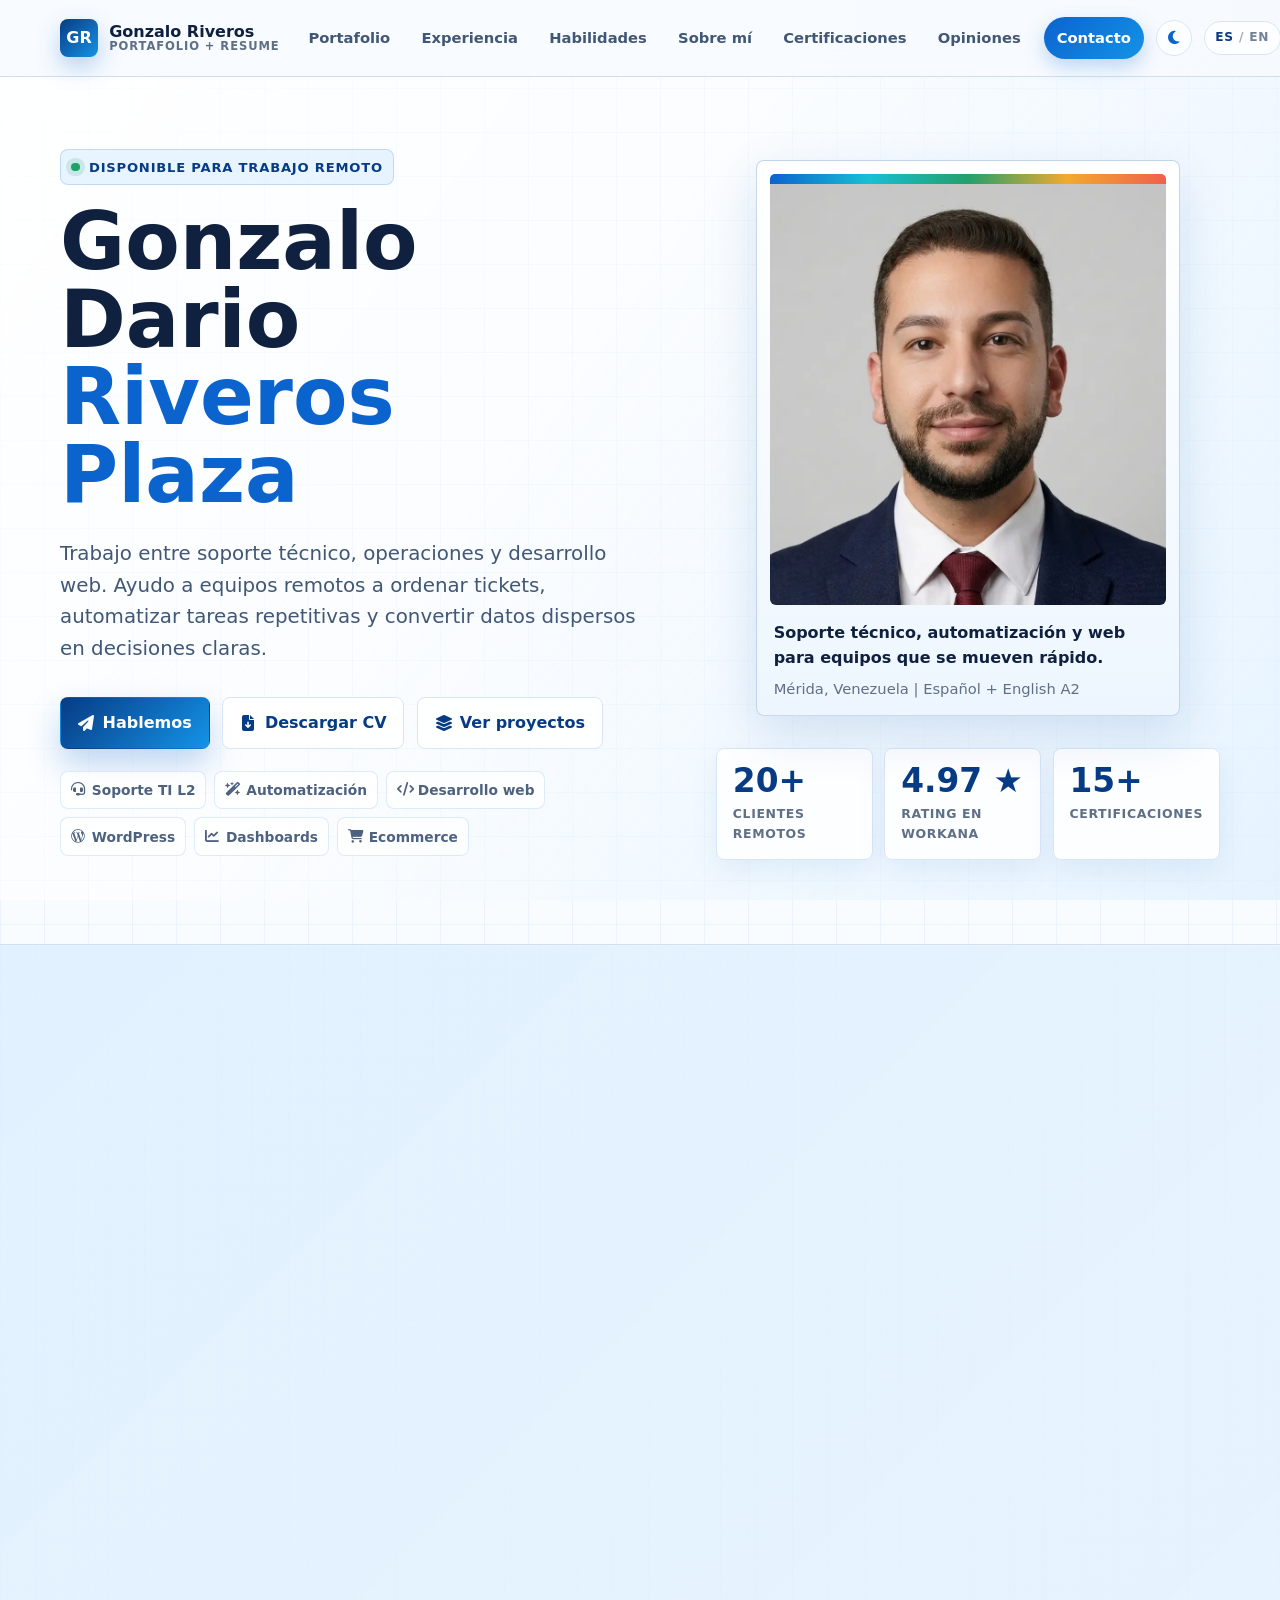
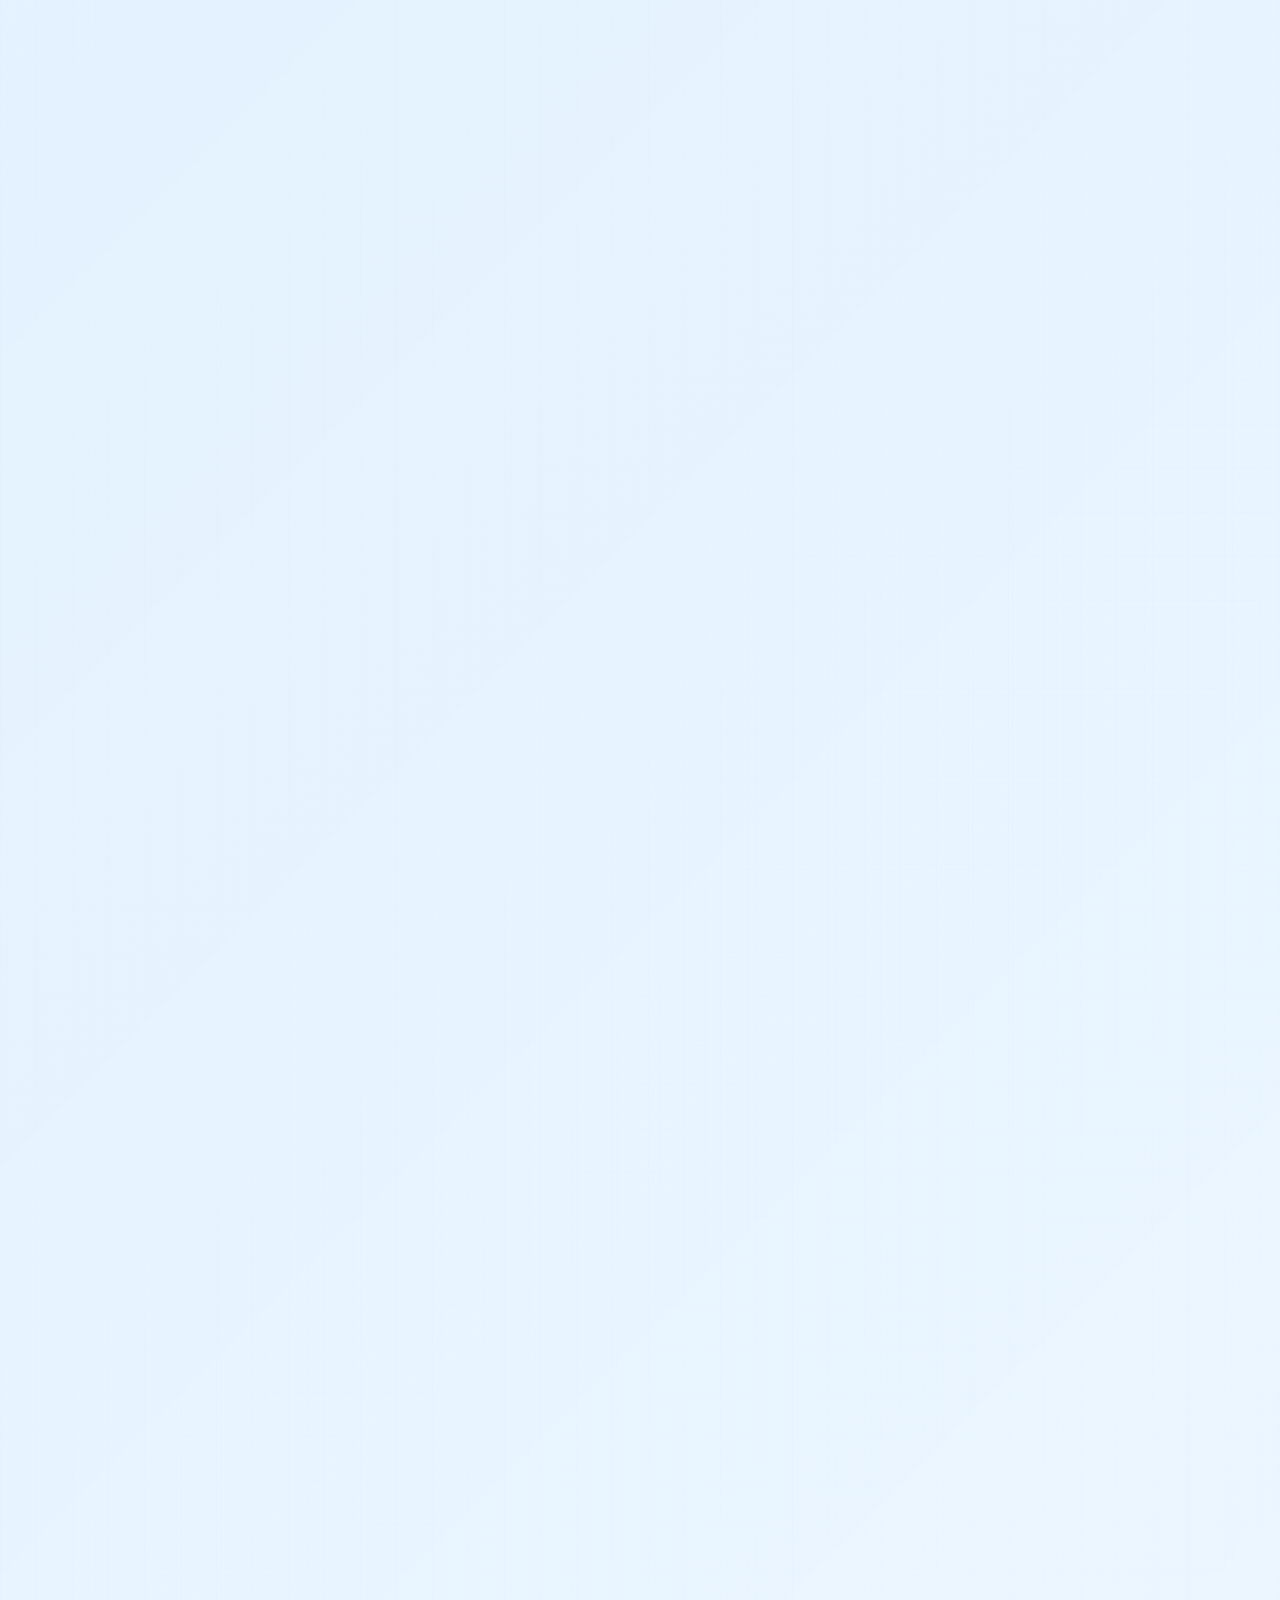
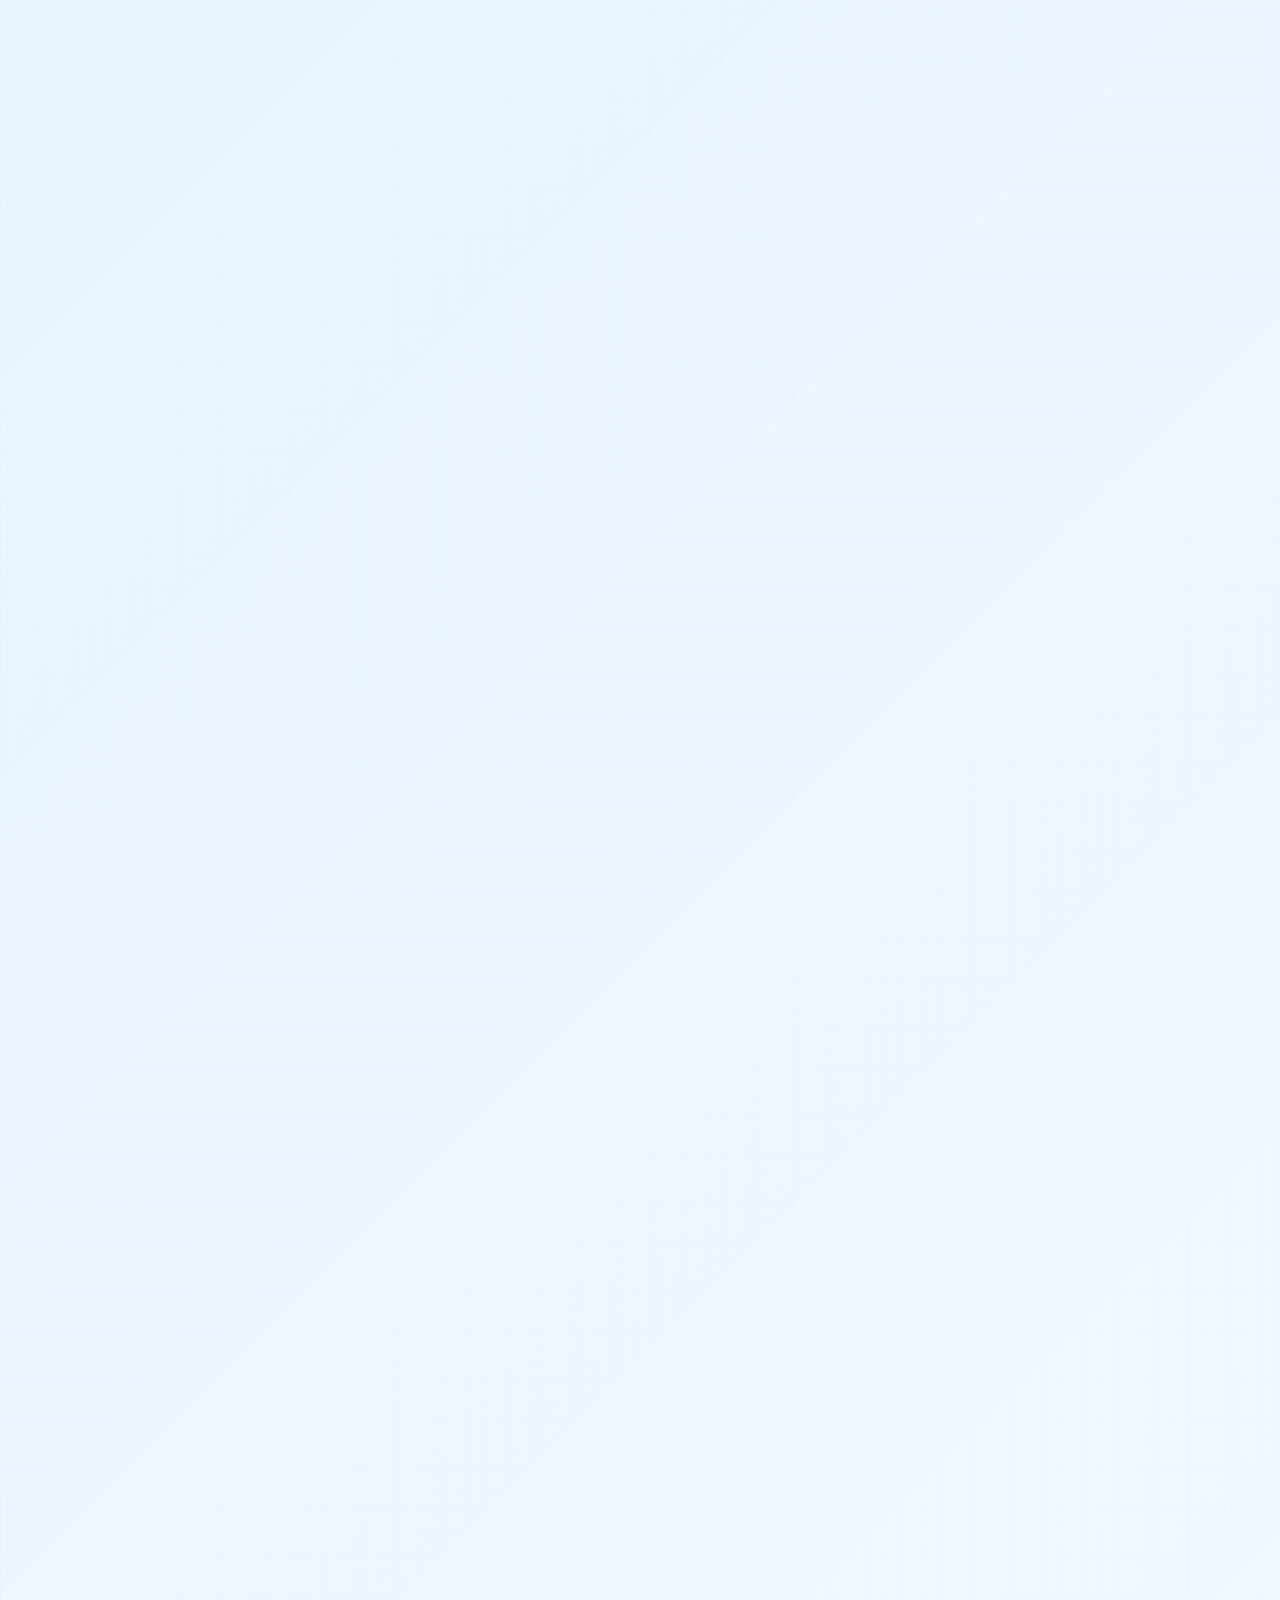
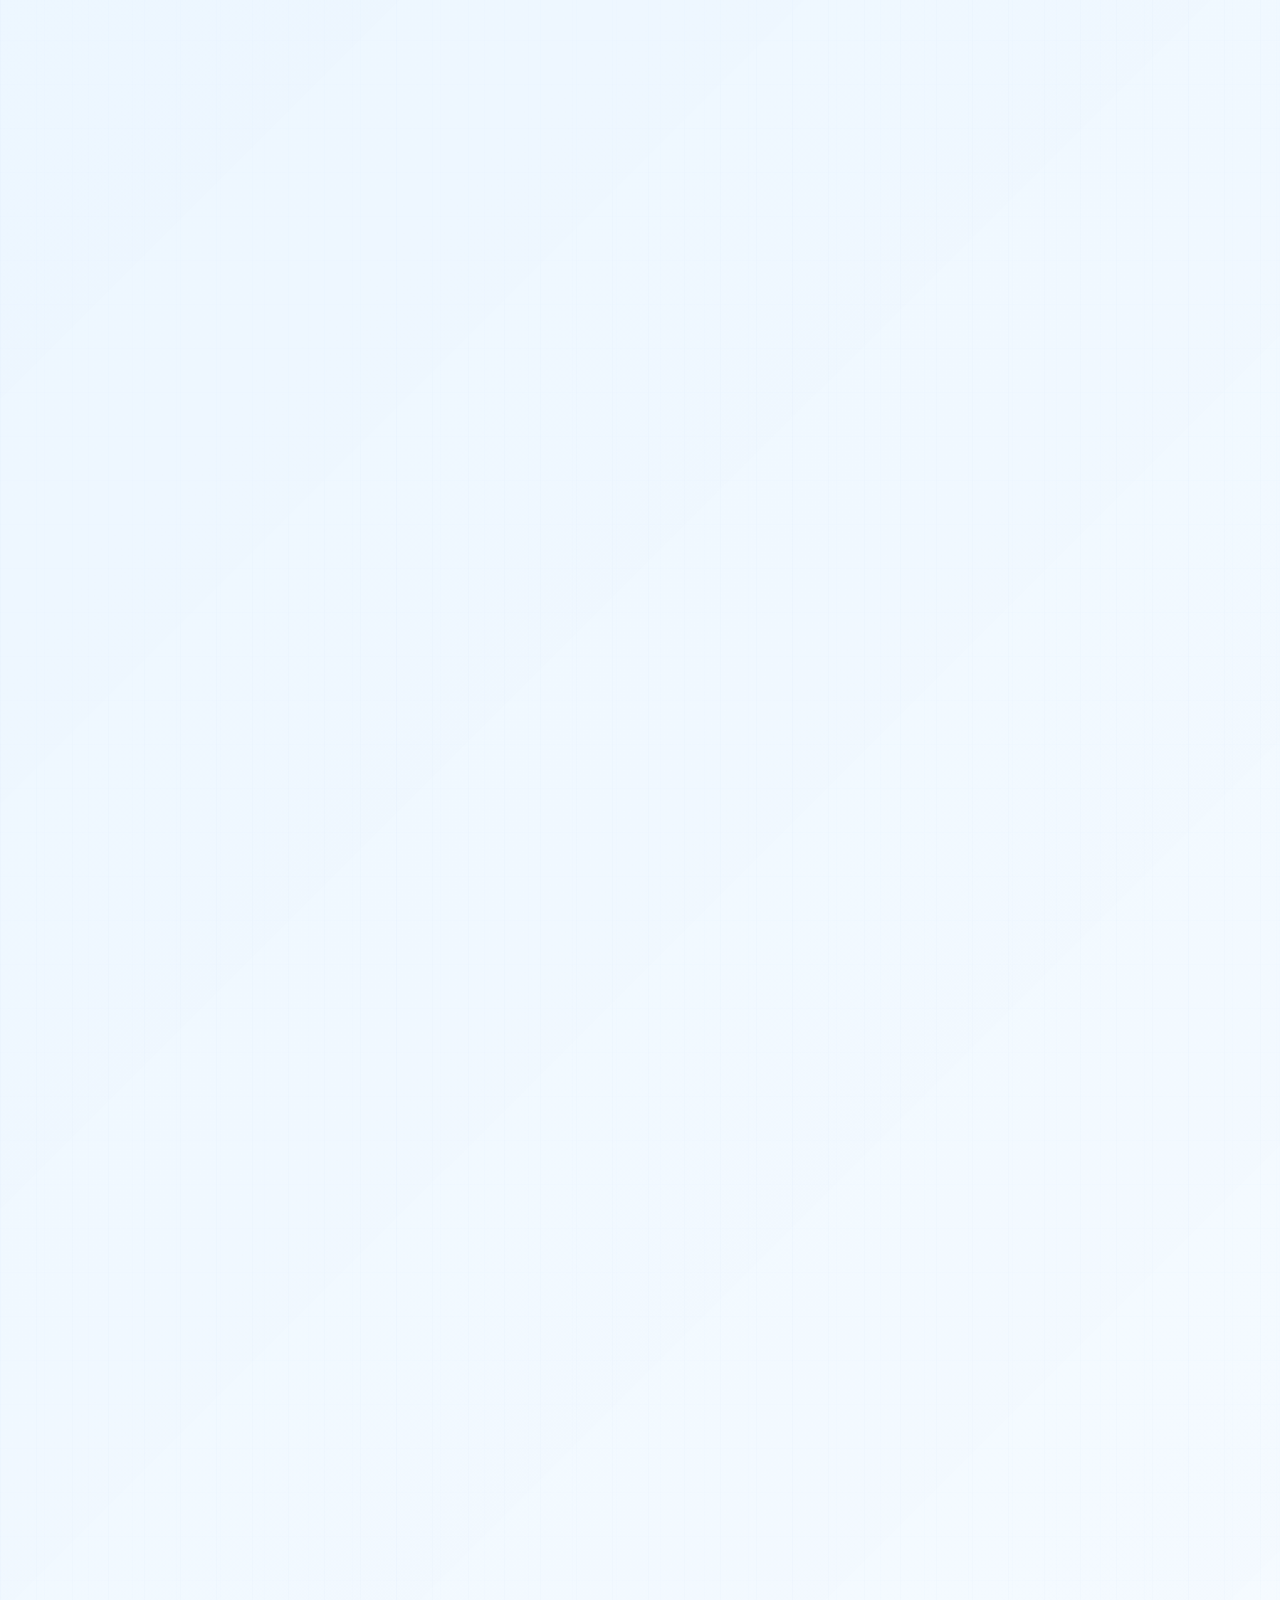
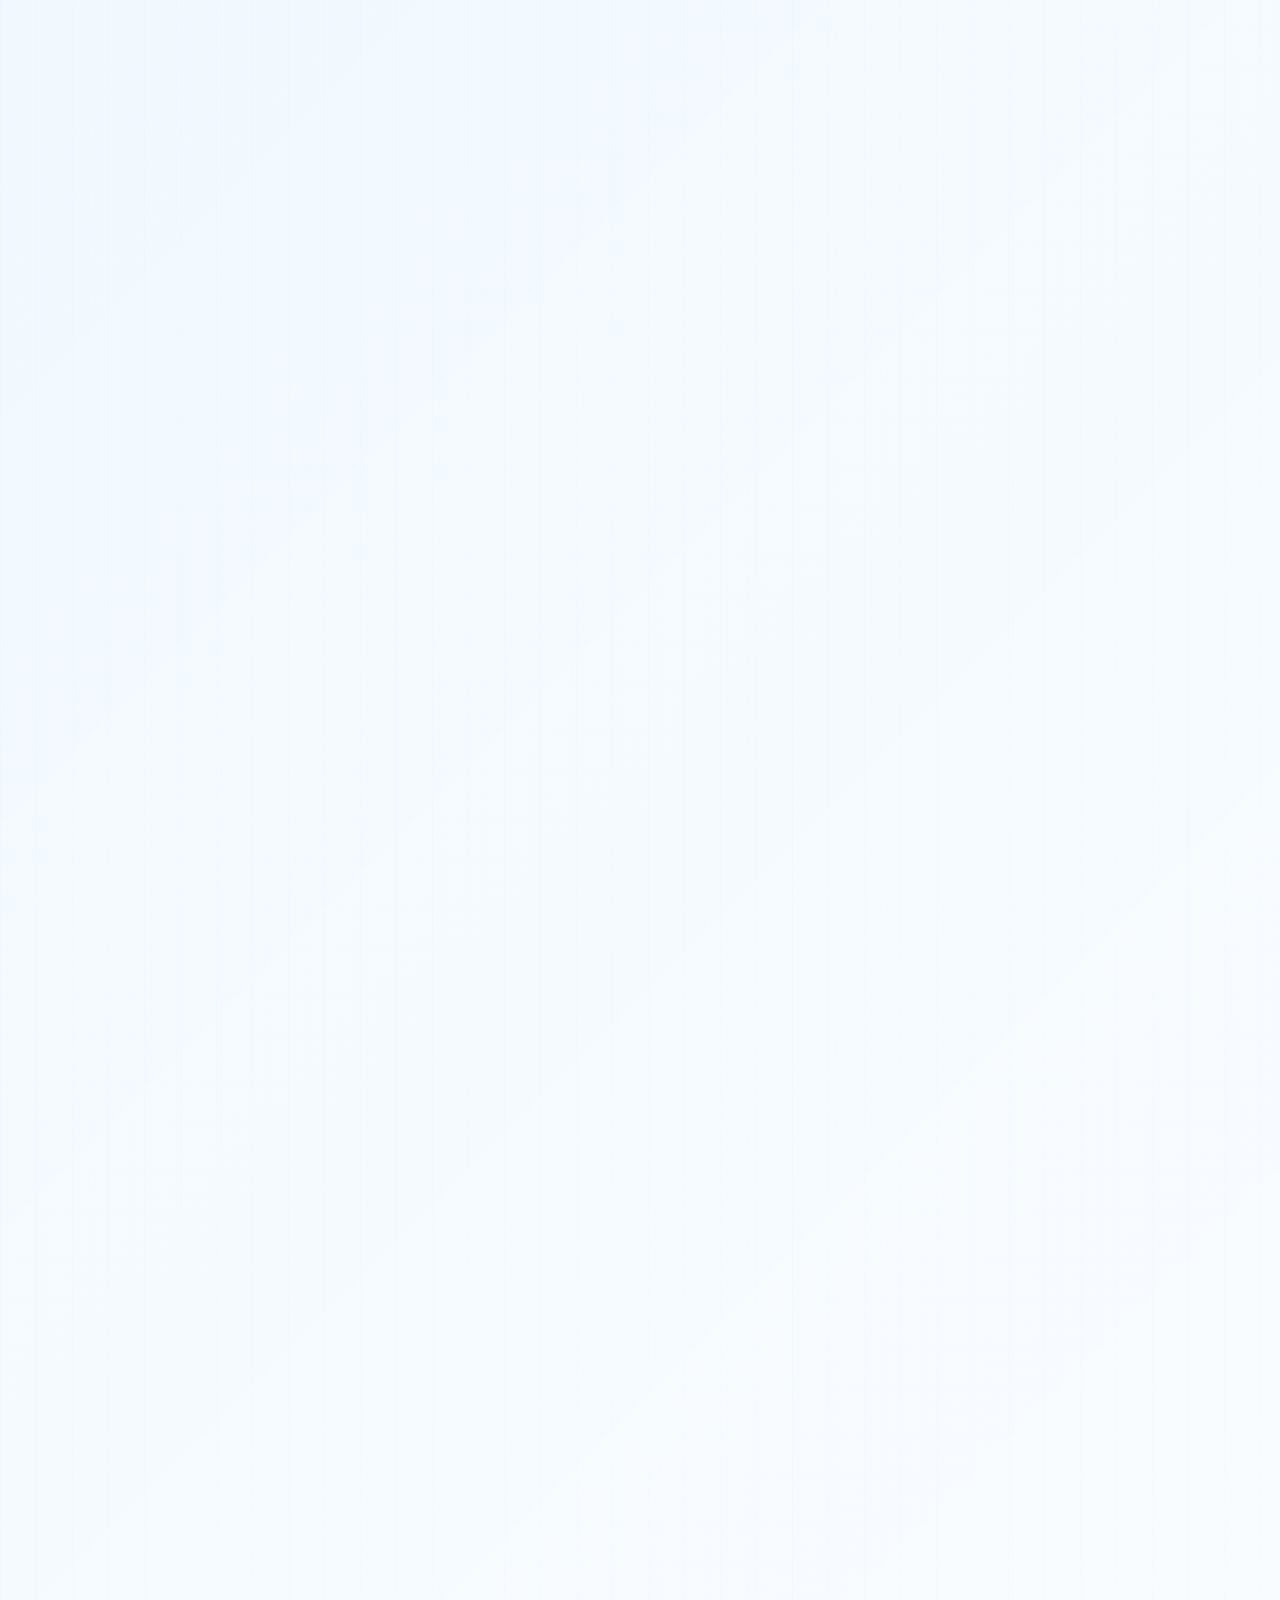
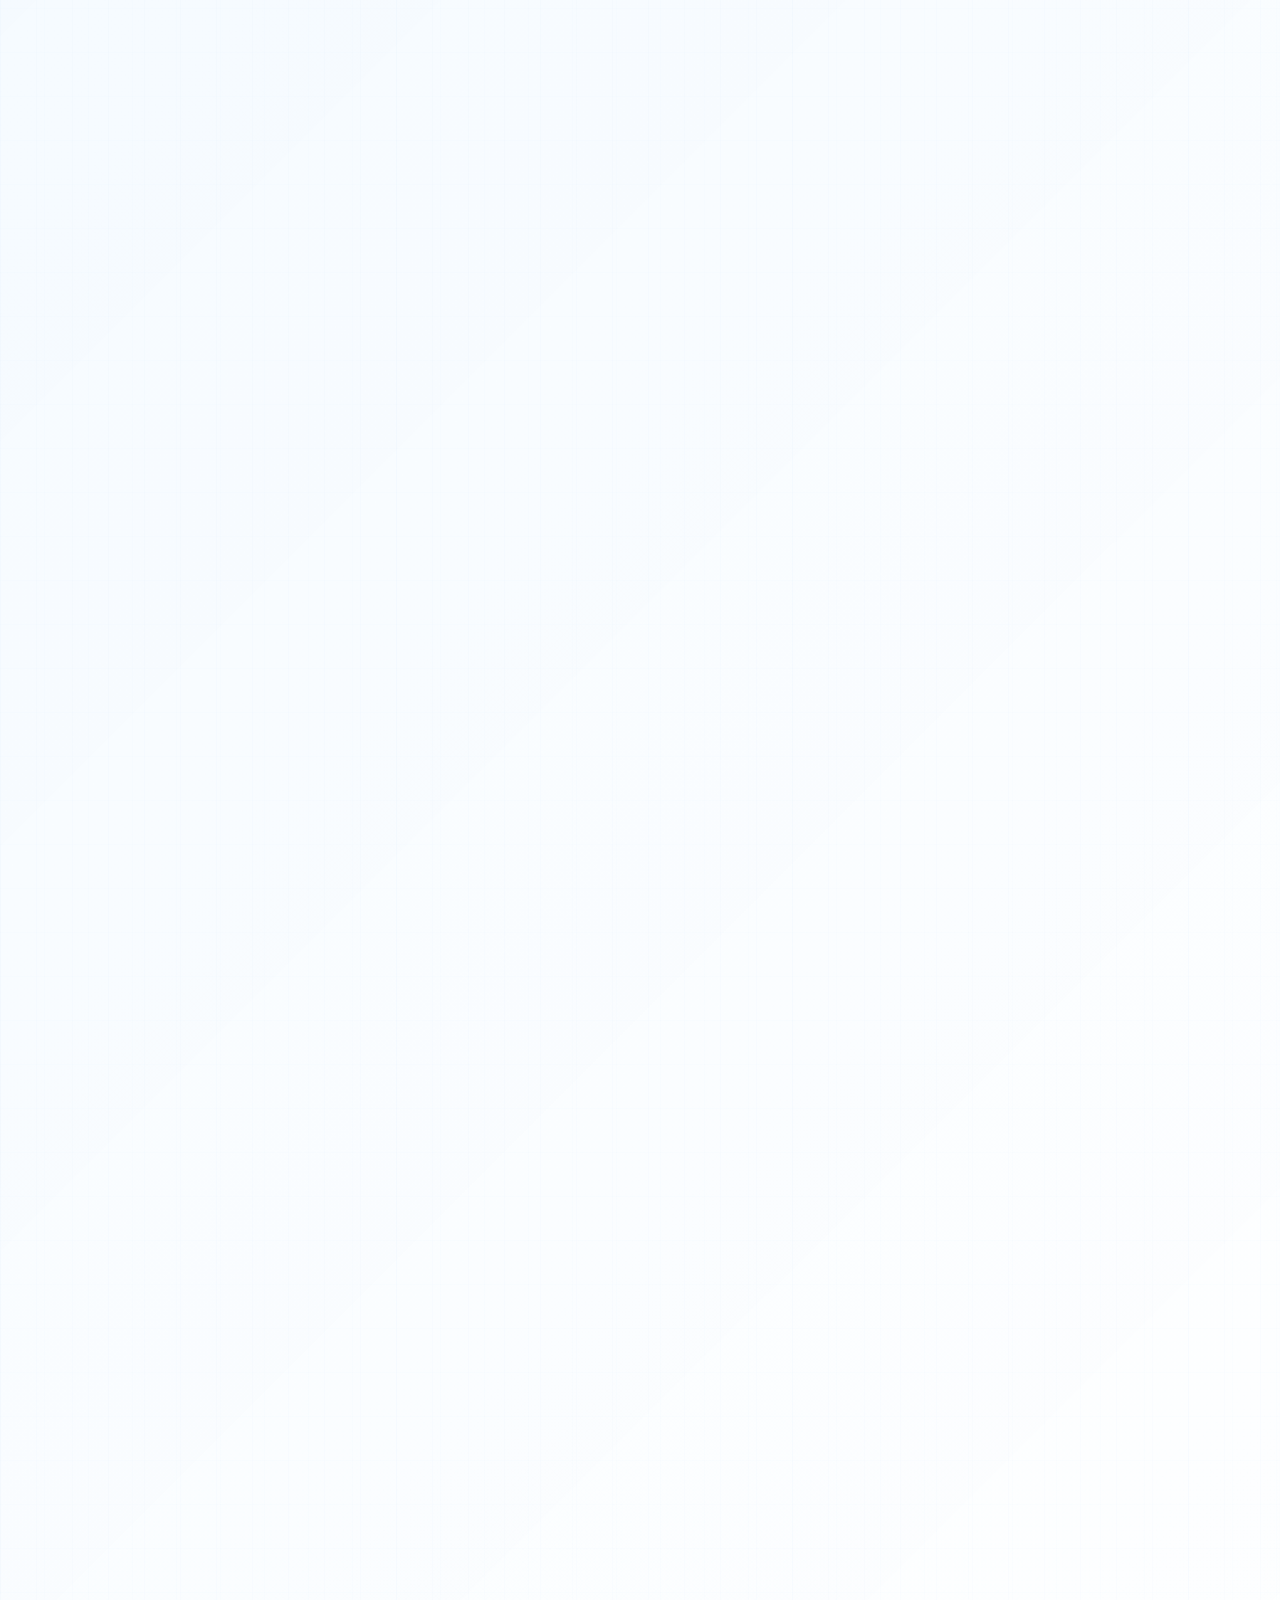
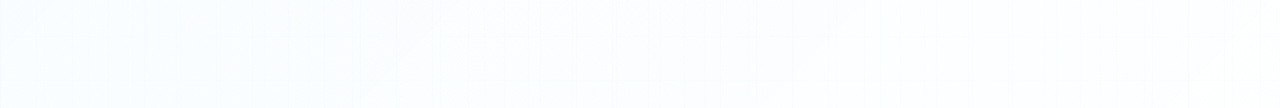
==== commit 4664d041: "Agrega formulario de contacto (Netlify Forms) y boton de tema claro/oscuro - Formulario: nombre, ema" ====
--- a/index.html
+++ b/index.html
@@ -48,7 +48,7 @@
   <link rel="preload" as="image" href="images/profile.webp" type="image/webp">
   <link rel="stylesheet" href="https://cdnjs.cloudflare.com/ajax/libs/font-awesome/6.5.2/css/all.min.css"
     referrerpolicy="no-referrer">
-  <link rel="stylesheet" href="styles.css?v=20261126d">
+  <link rel="stylesheet" href="styles.css?v=20261126e">
 
   <script type="application/ld+json">
   {
@@ -173,6 +173,7 @@
   }
   </script>
 
+  <script>try{var t=localStorage.getItem("theme");if(t==="dark"||t==="light")document.documentElement.setAttribute("data-theme",t)}catch(e){}</script>
 </head>
 
 <body>
@@ -201,6 +202,7 @@
         <a href="#certifications">Certificaciones</a>
         <a href="#reviews">Opiniones</a>
         <a href="#contact" class="nav-cta">Contacto</a>
+        <button class="theme-toggle" id="themeToggle" type="button" aria-pressed="false" data-to-dark="Cambiar a modo oscuro" data-to-light="Cambiar a modo claro" aria-label="Cambiar a modo oscuro"><i class="fa-solid fa-moon" aria-hidden="true"></i></button>
         <a class="lang-switch" href="en/" hreflang="en" lang="en" aria-label="Switch to English"><span class="lang-now" aria-hidden="true">ES</span><span class="lang-to">EN</span></a>
       </div>
     </nav>
@@ -807,18 +809,37 @@
                 href="https://wa.me/584123115063?text=Hola%20Gonzalo,%20vi%20tu%20portafolio%20y%20me%20gustar%C3%ADa%20contactarte."
                 target="_blank" rel="noopener"><i class="fa-brands fa-whatsapp icon" aria-hidden="true"></i>WhatsApp</a>
             </div>
+            <div class="contact-list" aria-label="Datos de contacto">
+              <a href="mailto:darioriveros19@gmail.com"><span><i class="fa-solid fa-envelope icon"
+                    aria-hidden="true"></i>Email</span><strong>darioriveros19@gmail.com</strong></a>
+              <a href="https://wa.me/584123115063?text=Hola%20Gonzalo,%20vi%20tu%20portafolio%20y%20me%20gustar%C3%ADa%20contactarte."
+                target="_blank" rel="noopener"><span><i class="fa-solid fa-phone icon"
+                    aria-hidden="true"></i>Teléfono</span><strong>+58 412 311 5063</strong></a>
+              <a href="https://www.linkedin.com/in/darioriverosp/" target="_blank" rel="noopener"><span><i
+                    class="fa-brands fa-linkedin icon"
+                    aria-hidden="true"></i>LinkedIn</span><strong>/in/darioriverosp</strong></a>
+            </div>
           </div>
 
-          <div class="contact-list" aria-label="Datos de contacto">
-            <a href="mailto:darioriveros19@gmail.com"><span><i class="fa-solid fa-envelope icon"
-                  aria-hidden="true"></i>Email</span><strong>darioriveros19@gmail.com</strong></a>
-            <a href="https://wa.me/584123115063?text=Hola%20Gonzalo,%20vi%20tu%20portafolio%20y%20me%20gustar%C3%ADa%20contactarte."
-              target="_blank" rel="noopener"><span><i class="fa-solid fa-phone icon"
-                  aria-hidden="true"></i>Teléfono</span><strong>+58 412 311 5063</strong></a>
-            <a href="https://www.linkedin.com/in/darioriverosp/" target="_blank" rel="noopener"><span><i
-                  class="fa-brands fa-linkedin icon"
-                  aria-hidden="true"></i>LinkedIn</span><strong>/in/darioriverosp</strong></a>
-          </div>
+          <form class="contact-form" name="contacto" method="POST" action="/gracias.html" data-netlify="true"
+            netlify-honeypot="bot-field" data-ok="¡Gracias! Recibí tu mensaje y te responderé pronto." data-err="No se pudo enviar. Escríbeme por email o WhatsApp, por favor." data-sending="Enviando…">
+            <input type="hidden" name="form-name" value="contacto">
+            <input type="hidden" name="idioma" value="es">
+            <p class="form-hidden"><label>No llenar <input name="bot-field" tabindex="-1" autocomplete="off"></label></p>
+            <div class="form-head">
+              <strong>Escríbeme</strong>
+              <span>Te respondo lo antes posible.</span>
+            </div>
+            <div class="form-row">
+              <label>Nombre<input type="text" name="nombre" autocomplete="name" required maxlength="80"></label>
+              <label>Email<input type="email" name="email" autocomplete="email" required maxlength="120"></label>
+            </div>
+            <label>Motivo<select name="motivo"><option value="Oferta de empleo">Oferta de empleo</option><option value="Proyecto freelance">Proyecto freelance</option><option value="Consulta">Consulta</option><option value="Otro">Otro</option></select></label>
+            <label>Mensaje<textarea name="mensaje" rows="4" required maxlength="2000" placeholder="Cuéntame en qué te puedo ayudar"></textarea></label>
+            <button class="button button-primary form-submit" type="submit"><i class="fa-solid fa-paper-plane icon"
+                aria-hidden="true"></i>Enviar mensaje</button>
+            <p class="form-status" role="status" aria-live="polite"></p>
+          </form>
         </div>
       </div>
     </section>
@@ -948,6 +969,63 @@
         });
       });
     });
+
+    // Tema claro / oscuro elegido a mano (se recuerda en este navegador)
+    const themeToggle = document.getElementById('themeToggle');
+    if (themeToggle) {
+      const darkQuery = window.matchMedia('(prefers-color-scheme: dark)');
+      const isDark = () => {
+        const forced = document.documentElement.getAttribute('data-theme');
+        return forced ? forced === 'dark' : darkQuery.matches;
+      };
+      const paintToggle = () => {
+        const dark = isDark();
+        themeToggle.setAttribute('aria-pressed', String(dark));
+        themeToggle.setAttribute('aria-label', dark ? themeToggle.dataset.toLight : themeToggle.dataset.toDark);
+        themeToggle.title = themeToggle.getAttribute('aria-label');
+        themeToggle.querySelector('i').className = 'fa-solid ' + (dark ? 'fa-sun' : 'fa-moon');
+      };
+      themeToggle.addEventListener('click', () => {
+        const next = isDark() ? 'light' : 'dark';
+        document.documentElement.setAttribute('data-theme', next);
+        try { localStorage.setItem('theme', next); } catch (e) {}
+        paintToggle();
+      });
+      darkQuery.addEventListener('change', paintToggle);
+      paintToggle();
+    }
+
+    // Formulario de contacto (Netlify Forms) enviado sin recargar la página
+    const contactForm = document.querySelector('.contact-form');
+    if (contactForm) {
+      const status = contactForm.querySelector('.form-status');
+      const submit = contactForm.querySelector('.form-submit');
+      contactForm.addEventListener('submit', async (event) => {
+        event.preventDefault();
+        const label = submit.innerHTML;
+        submit.disabled = true;
+        submit.textContent = contactForm.dataset.sending;
+        status.className = 'form-status';
+        try {
+          const body = new URLSearchParams(new FormData(contactForm)).toString();
+          const res = await fetch('/', {
+            method: 'POST',
+            headers: { 'Content-Type': 'application/x-www-form-urlencoded' },
+            body
+          });
+          if (!res.ok) throw new Error(res.status);
+          contactForm.reset();
+          status.textContent = contactForm.dataset.ok;
+          status.classList.add('is-ok');
+        } catch (error) {
+          status.textContent = contactForm.dataset.err;
+          status.classList.add('is-error');
+        } finally {
+          submit.disabled = false;
+          submit.innerHTML = label;
+        }
+      });
+    }
   </script>
 </body>
 
--- a/styles.css
+++ b/styles.css
@@ -1519,13 +1519,189 @@
     }
 
     @media (min-width: 761px) and (max-width: 1120px) {
+      .nav-links {
+        gap: 0.15rem;
+      }
+
       .nav-links a {
-        padding-inline: 0.55rem;
-        font-size: 0.86rem;
+        padding-inline: 0.48rem;
+        font-size: 0.84rem;
+      }
+
+      .nav-links .lang-switch,
+      .theme-toggle {
+        margin-left: 0.2rem;
       }
 
       .brand-name small {
         display: none;
+      }
+    }
+
+    /* ---- Modo claro elegido a mano: controles de formulario en claro ---- */
+    :root[data-theme="light"] {
+      color-scheme: light;
+    }
+
+    /* ---- Botón de tema claro/oscuro ---- */
+    .theme-toggle {
+      display: inline-grid;
+      place-items: center;
+      width: 36px;
+      height: 36px;
+      margin-left: 0.4rem;
+      padding: 0;
+      border: 1px solid var(--line);
+      border-radius: 999px;
+      color: var(--ink-blue-2);
+      background: var(--surface-2);
+      font-size: 0.95rem;
+      cursor: pointer;
+      transition: background 200ms ease, border-color 200ms ease, color 200ms ease;
+    }
+
+    .theme-toggle:hover,
+    .theme-toggle:focus-visible {
+      border-color: rgba(21, 147, 230, 0.55);
+      background: var(--blue-100);
+      color: var(--ink-blue);
+    }
+
+    @media (max-width: 760px) {
+      .theme-toggle {
+        display: inline-flex;
+        justify-content: center;
+        align-items: center;
+        gap: 0.5rem;
+        width: 100%;
+        height: 44px;
+        margin: 0.35rem 0 0;
+        border-radius: 11px;
+        font-weight: 800;
+      }
+
+      .theme-toggle::after {
+        content: attr(aria-label);
+        font-size: 0.88rem;
+      }
+    }
+
+    /* ---- Formulario de contacto (Netlify Forms) ---- */
+    .contact-panel .contact-list {
+      margin-top: 1.2rem;
+    }
+
+    .contact-form {
+      display: grid;
+      gap: 0.8rem;
+      padding: 1.2rem;
+      border: 1px solid rgba(255, 255, 255, 0.22);
+      border-radius: var(--radius);
+      background: rgba(255, 255, 255, 0.08);
+    }
+
+    .form-head {
+      display: grid;
+      gap: 0.2rem;
+    }
+
+    .form-head strong {
+      font-size: 1.15rem;
+    }
+
+    .form-head span {
+      color: rgba(255, 255, 255, 0.75);
+      font-size: 0.9rem;
+    }
+
+    .form-row {
+      display: grid;
+      grid-template-columns: repeat(2, minmax(0, 1fr));
+      gap: 0.8rem;
+    }
+
+    .contact-form label {
+      display: grid;
+      gap: 0.35rem;
+      color: rgba(255, 255, 255, 0.88);
+      font-size: 0.85rem;
+      font-weight: 760;
+    }
+
+    .contact-form input,
+    .contact-form select,
+    .contact-form textarea {
+      width: 100%;
+      padding: 0.65rem 0.75rem;
+      border: 1px solid rgba(255, 255, 255, 0.35);
+      border-radius: calc(var(--radius) - 2px);
+      color: #10213f;
+      background: #fff;
+      font: inherit;
+      font-size: 0.95rem;
+      font-weight: 500;
+      color-scheme: light;
+    }
+
+    .contact-form textarea {
+      resize: vertical;
+      min-height: 110px;
+    }
+
+    .contact-form input:focus-visible,
+    .contact-form select:focus-visible,
+    .contact-form textarea:focus-visible {
+      outline: 3px solid var(--gold);
+      outline-offset: 1px;
+    }
+
+    .form-submit {
+      justify-self: start;
+      border: 0;
+      color: var(--blue-900);
+      background: #fff;
+      box-shadow: none;
+      cursor: pointer;
+    }
+
+    .form-submit:disabled {
+      opacity: 0.7;
+      cursor: progress;
+    }
+
+    .form-hidden {
+      position: absolute;
+      left: -10000px;
+      width: 1px;
+      height: 1px;
+      overflow: hidden;
+    }
+
+    .form-status {
+      margin: 0;
+      font-size: 0.92rem;
+      font-weight: 700;
+    }
+
+    .form-status:empty {
+      display: none;
+    }
+
+    .form-status.is-ok {
+      color: #9ff0c9;
+    }
+
+    .form-status.is-error {
+      color: #ffd0c9;
+    }
+
+    @media (max-width: 760px) {
+      .form-row {
+        grid-template-columns: 1fr;
+      }
+
+      .form-submit {
+        justify-self: stretch;
       }
     }
 
@@ -1910,9 +2086,9 @@
       display: none;
     }
 
-    /* ---- Modo oscuro ---- */
+        /* ---- Modo oscuro: automático (salvo que el usuario elija claro) ---- */
     @media (prefers-color-scheme: dark) {
-      :root {
+      :root:not([data-theme="light"]) {
         color-scheme: dark;
         --ink: #e8f0fa;
         --muted: #9aabc2;
@@ -1936,16 +2112,16 @@
         --shadow: 0 18px 50px rgba(0, 0, 0, 0.5);
       }
 
-      body::before {
+      :root:not([data-theme="light"]) body::before {
         background: linear-gradient(125deg, rgba(13, 27, 48, 0.92), rgba(9, 19, 36, 0.6));
       }
 
-      .site-header {
+      :root:not([data-theme="light"]) .site-header {
         border-bottom-color: rgba(60, 88, 122, 0.5);
         background: rgba(10, 21, 38, 0.86);
       }
 
-      .section-band {
+      :root:not([data-theme="light"]) .section-band {
         border-block-color: rgba(60, 88, 122, 0.42);
         background:
           linear-gradient(135deg, rgba(18, 35, 60, 0.92), rgba(10, 21, 38, 0.82)),
@@ -1953,63 +2129,165 @@
         background-size: auto, 36px 36px;
       }
 
-      .info-panel,
-      .skill-card,
-      .role-card,
-      .cert-card,
-      .project-card {
+      :root:not([data-theme="light"]) .info-panel,
+      :root:not([data-theme="light"]) .skill-card,
+      :root:not([data-theme="light"]) .role-card,
+      :root:not([data-theme="light"]) .cert-card,
+      :root:not([data-theme="light"]) .project-card {
         background: var(--surface-1);
         box-shadow: 0 14px 38px rgba(0, 0, 0, 0.38);
       }
 
-      .menu-button,
-      .nav-links {
+      :root:not([data-theme="light"]) .menu-button,
+      :root:not([data-theme="light"]) .nav-links {
         background: var(--surface-3);
       }
 
-      .button-ghost,
-      .quick-stack span,
-      .signal,
-      .filter-bar {
+      :root:not([data-theme="light"]) .button-ghost,
+      :root:not([data-theme="light"]) .quick-stack span,
+      :root:not([data-theme="light"]) .signal,
+      :root:not([data-theme="light"]) .filter-bar {
         background: var(--surface-2);
       }
 
-      .portrait-panel {
+      :root:not([data-theme="light"]) .portrait-panel {
         background: linear-gradient(180deg, #14263f, #0c1a2e);
       }
 
-      .info-row {
+      :root:not([data-theme="light"]) .info-row {
         border-bottom-color: rgba(60, 88, 122, 0.42);
       }
 
-      .badge {
+      :root:not([data-theme="light"]) .badge {
         background: var(--blue-100);
         color: var(--ink-blue);
       }
 
-      /* Los badges de color van con fondo pastel claro en modo claro: se oscurecen aquí */
+      :root:not([data-theme="light"]) /* Los badges de color van con fondo pastel claro en modo claro: se oscurecen aquí */
       .badge[style*="--badge-bg"] {
         --badge-bg: #1d2c46 !important;
         --badge-ink: #c9d8ee !important;
       }
 
-      .eyebrow {
+      :root:not([data-theme="light"]) .eyebrow {
         border-color: rgba(143, 199, 255, 0.22);
         background: rgba(143, 199, 255, 0.1);
       }
 
-      .eyebrow::before {
+      :root:not([data-theme="light"]) .eyebrow::before {
         box-shadow: 0 0 0 5px rgba(34, 160, 107, 0.22);
       }
 
-      .tags span {
+      :root:not([data-theme="light"]) .tags span {
         background: rgba(143, 199, 255, 0.07);
       }
 
-      .project-media {
+      :root:not([data-theme="light"]) .project-media {
         filter: brightness(0.88) contrast(1.02);
       }
     }
+
+    /* ---- Modo oscuro elegido a mano con el botón ---- */
+    @media all {
+      :root[data-theme="dark"] {
+        color-scheme: dark;
+        --ink: #e8f0fa;
+        --muted: #9aabc2;
+        --soft: #13243d;
+        --paper: #101f36;
+        --line: #263a54;
+        --blue-100: #16304f;
+        --ink-blue: #8fc7ff;
+        --ink-blue-2: #5fb0f5;
+        --text-2: #bccbdf;
+        --text-3: #9dafc6;
+        --text-4: #8b9db4;
+        --bg-a: #0a1526;
+        --bg-b: #0d1b30;
+        --bg-c: #091324;
+        --grid-line: rgba(143, 199, 255, 0.045);
+        --surface-1: rgba(20, 36, 60, 0.88);
+        --surface-2: rgba(20, 36, 60, 0.7);
+        --surface-3: #12233c;
+        --mix-base: #12233c;
+        --shadow: 0 18px 50px rgba(0, 0, 0, 0.5);
+      }
+
+      :root[data-theme="dark"] body::before {
+        background: linear-gradient(125deg, rgba(13, 27, 48, 0.92), rgba(9, 19, 36, 0.6));
+      }
+
+      :root[data-theme="dark"] .site-header {
+        border-bottom-color: rgba(60, 88, 122, 0.5);
+        background: rgba(10, 21, 38, 0.86);
+      }
+
+      :root[data-theme="dark"] .section-band {
+        border-block-color: rgba(60, 88, 122, 0.42);
+        background:
+          linear-gradient(135deg, rgba(18, 35, 60, 0.92), rgba(10, 21, 38, 0.82)),
+          linear-gradient(90deg, var(--grid-line) 1px, transparent 1px);
+        background-size: auto, 36px 36px;
+      }
+
+      :root[data-theme="dark"] .info-panel,
+      :root[data-theme="dark"] .skill-card,
+      :root[data-theme="dark"] .role-card,
+      :root[data-theme="dark"] .cert-card,
+      :root[data-theme="dark"] .project-card {
+        background: var(--surface-1);
+        box-shadow: 0 14px 38px rgba(0, 0, 0, 0.38);
+      }
+
+      :root[data-theme="dark"] .menu-button,
+      :root[data-theme="dark"] .nav-links {
+        background: var(--surface-3);
+      }
+
+      :root[data-theme="dark"] .button-ghost,
+      :root[data-theme="dark"] .quick-stack span,
+      :root[data-theme="dark"] .signal,
+      :root[data-theme="dark"] .filter-bar {
+        background: var(--surface-2);
+      }
+
+      :root[data-theme="dark"] .portrait-panel {
+        background: linear-gradient(180deg, #14263f, #0c1a2e);
+      }
+
+      :root[data-theme="dark"] .info-row {
+        border-bottom-color: rgba(60, 88, 122, 0.42);
+      }
+
+      :root[data-theme="dark"] .badge {
+        background: var(--blue-100);
+        color: var(--ink-blue);
+      }
+
+      :root[data-theme="dark"] /* Los badges de color van con fondo pastel claro en modo claro: se oscurecen aquí */
+      .badge[style*="--badge-bg"] {
+        --badge-bg: #1d2c46 !important;
+        --badge-ink: #c9d8ee !important;
+      }
+
+      :root[data-theme="dark"] .eyebrow {
+        border-color: rgba(143, 199, 255, 0.22);
+        background: rgba(143, 199, 255, 0.1);
+      }
+
+      :root[data-theme="dark"] .eyebrow::before {
+        box-shadow: 0 0 0 5px rgba(34, 160, 107, 0.22);
+      }
+
+      :root[data-theme="dark"] .tags span {
+        background: rgba(143, 199, 255, 0.07);
+      }
+
+      :root[data-theme="dark"] .project-media {
+        filter: brightness(0.88) contrast(1.02);
+      }
+    }
+
 
     @media (prefers-reduced-motion: reduce) {
       .nav-links {
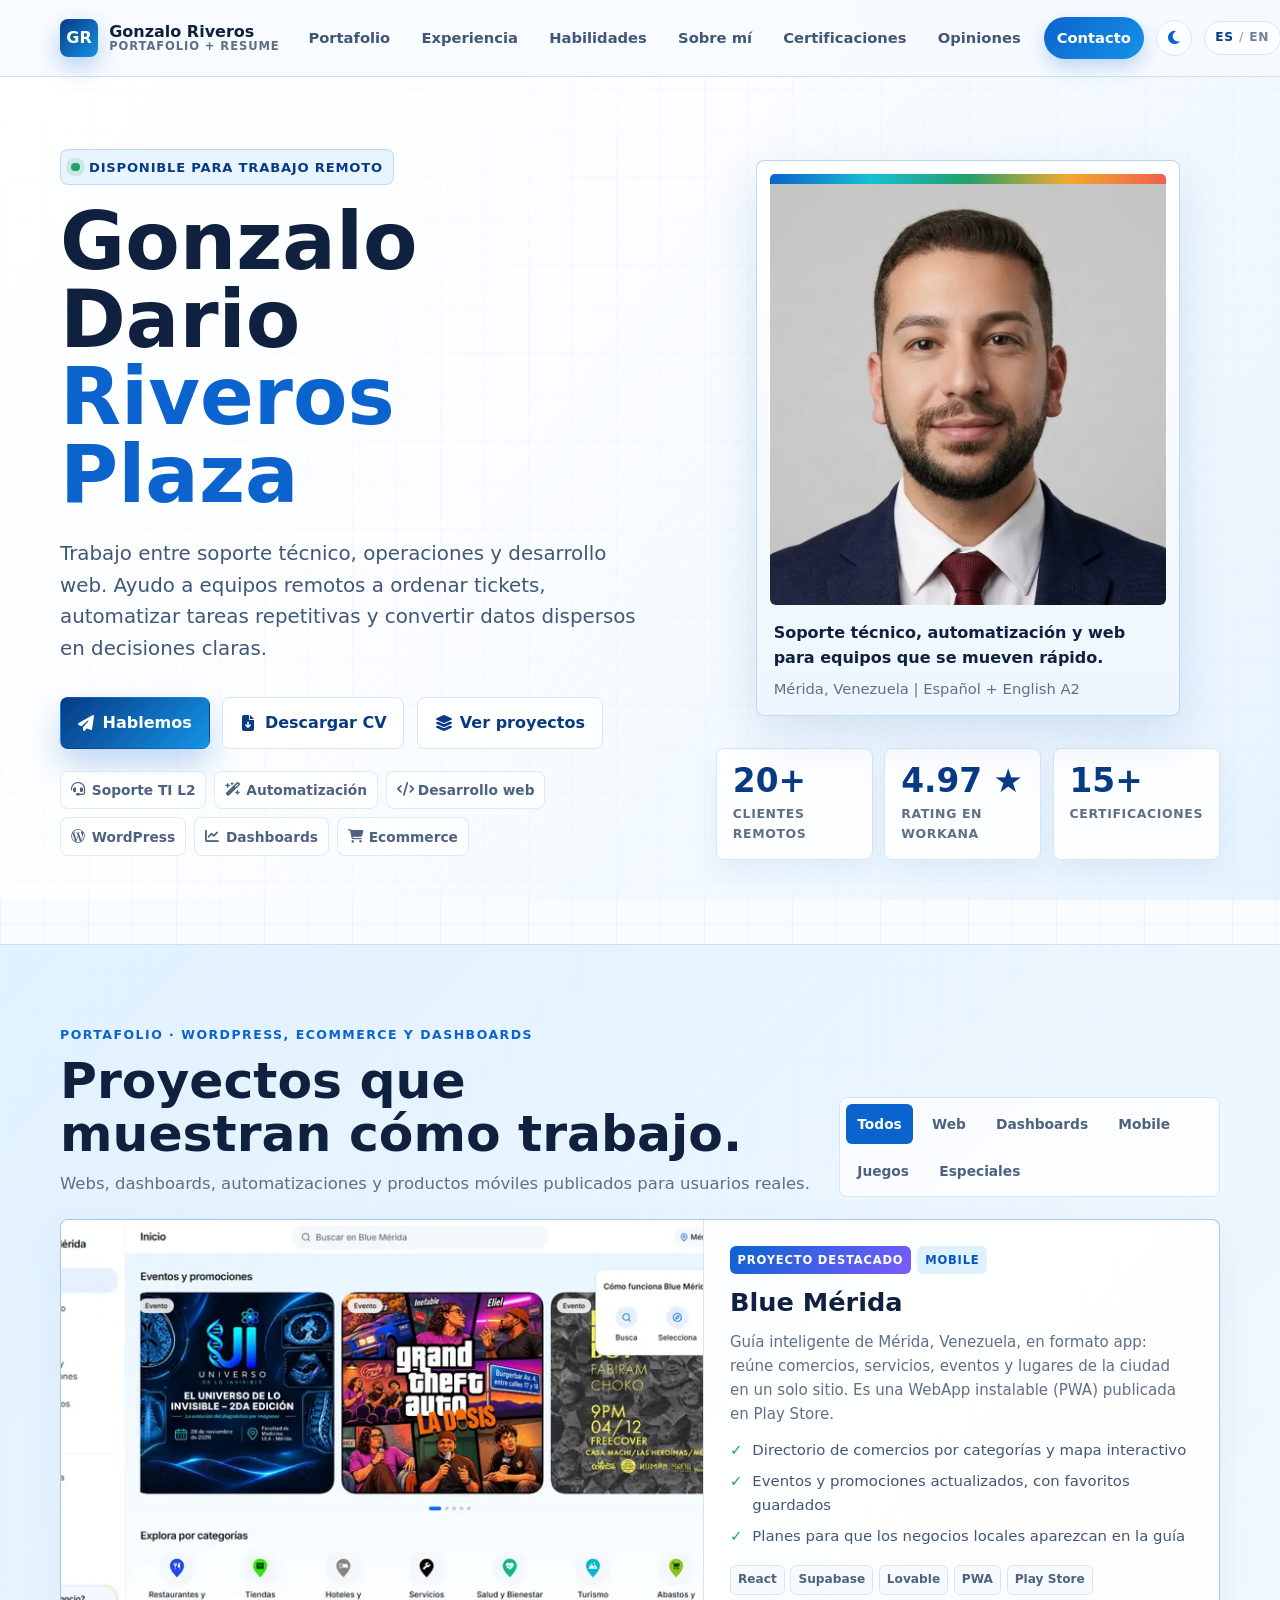
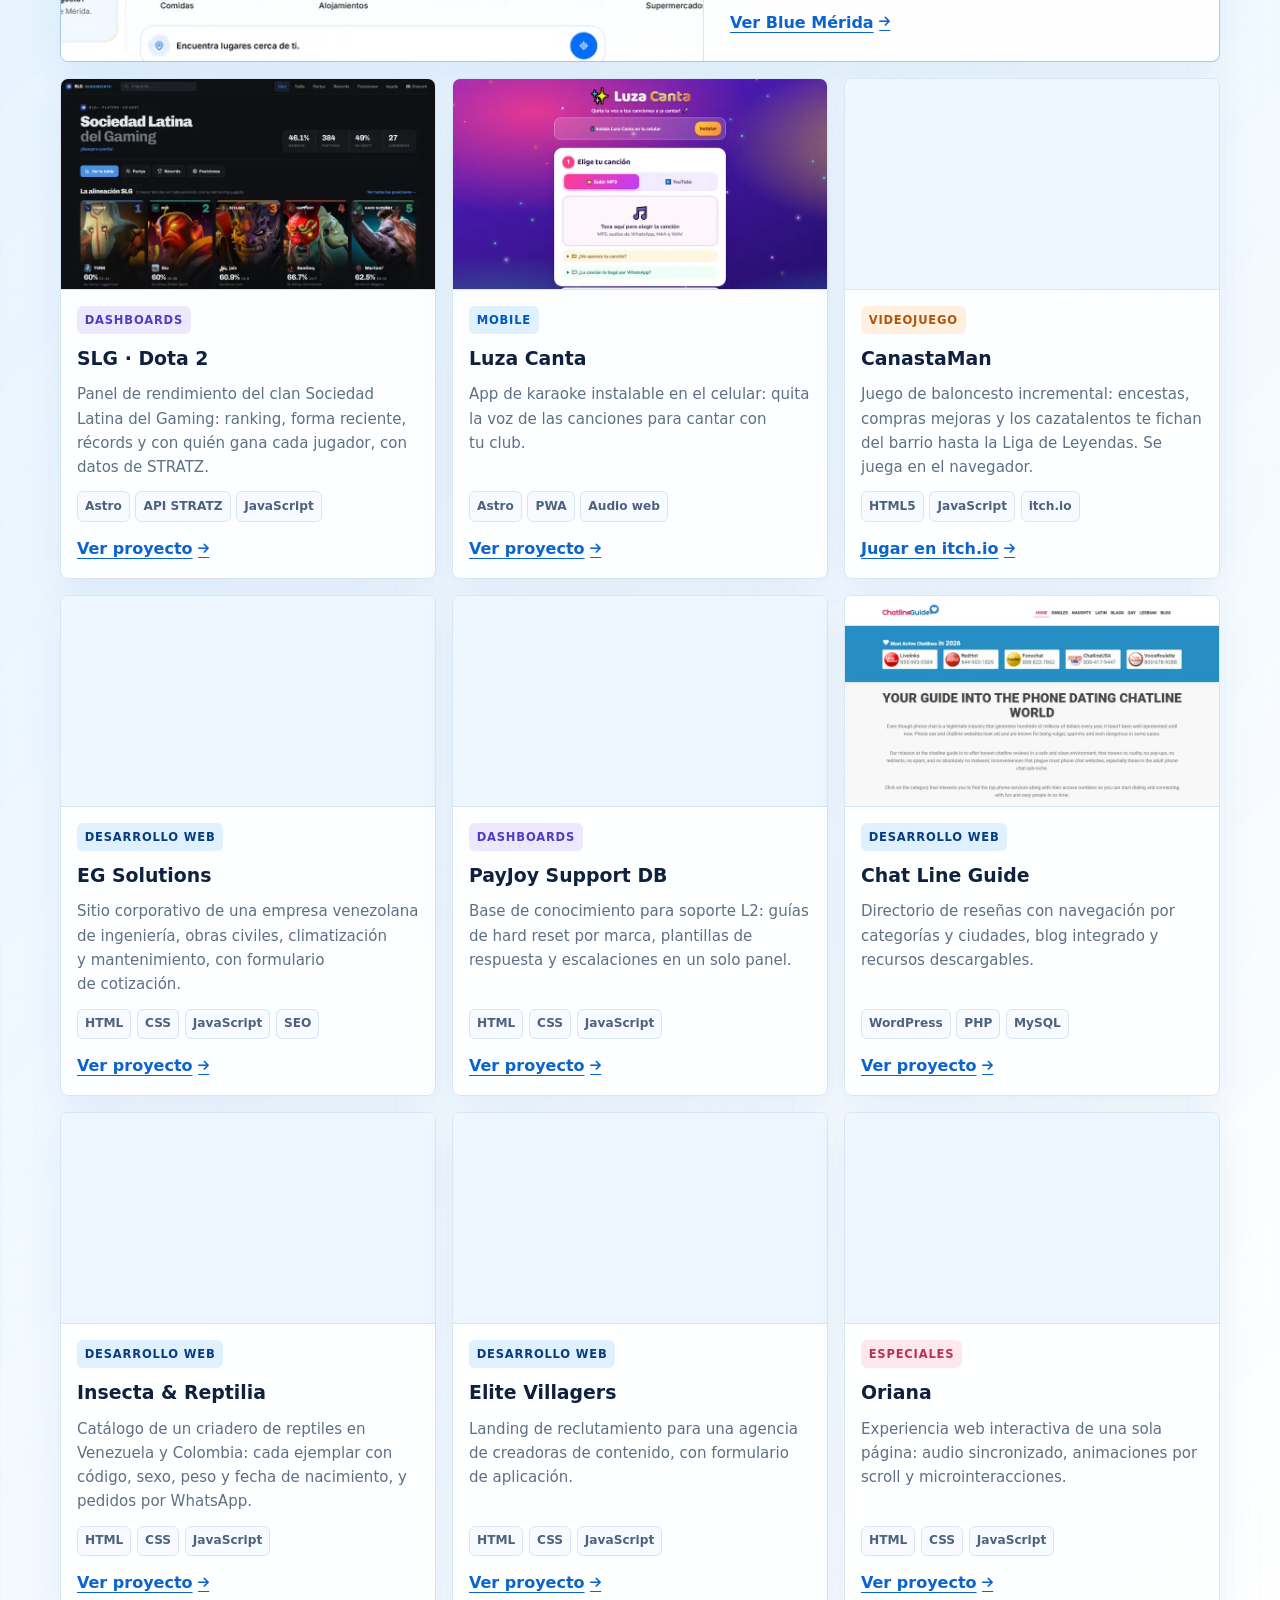
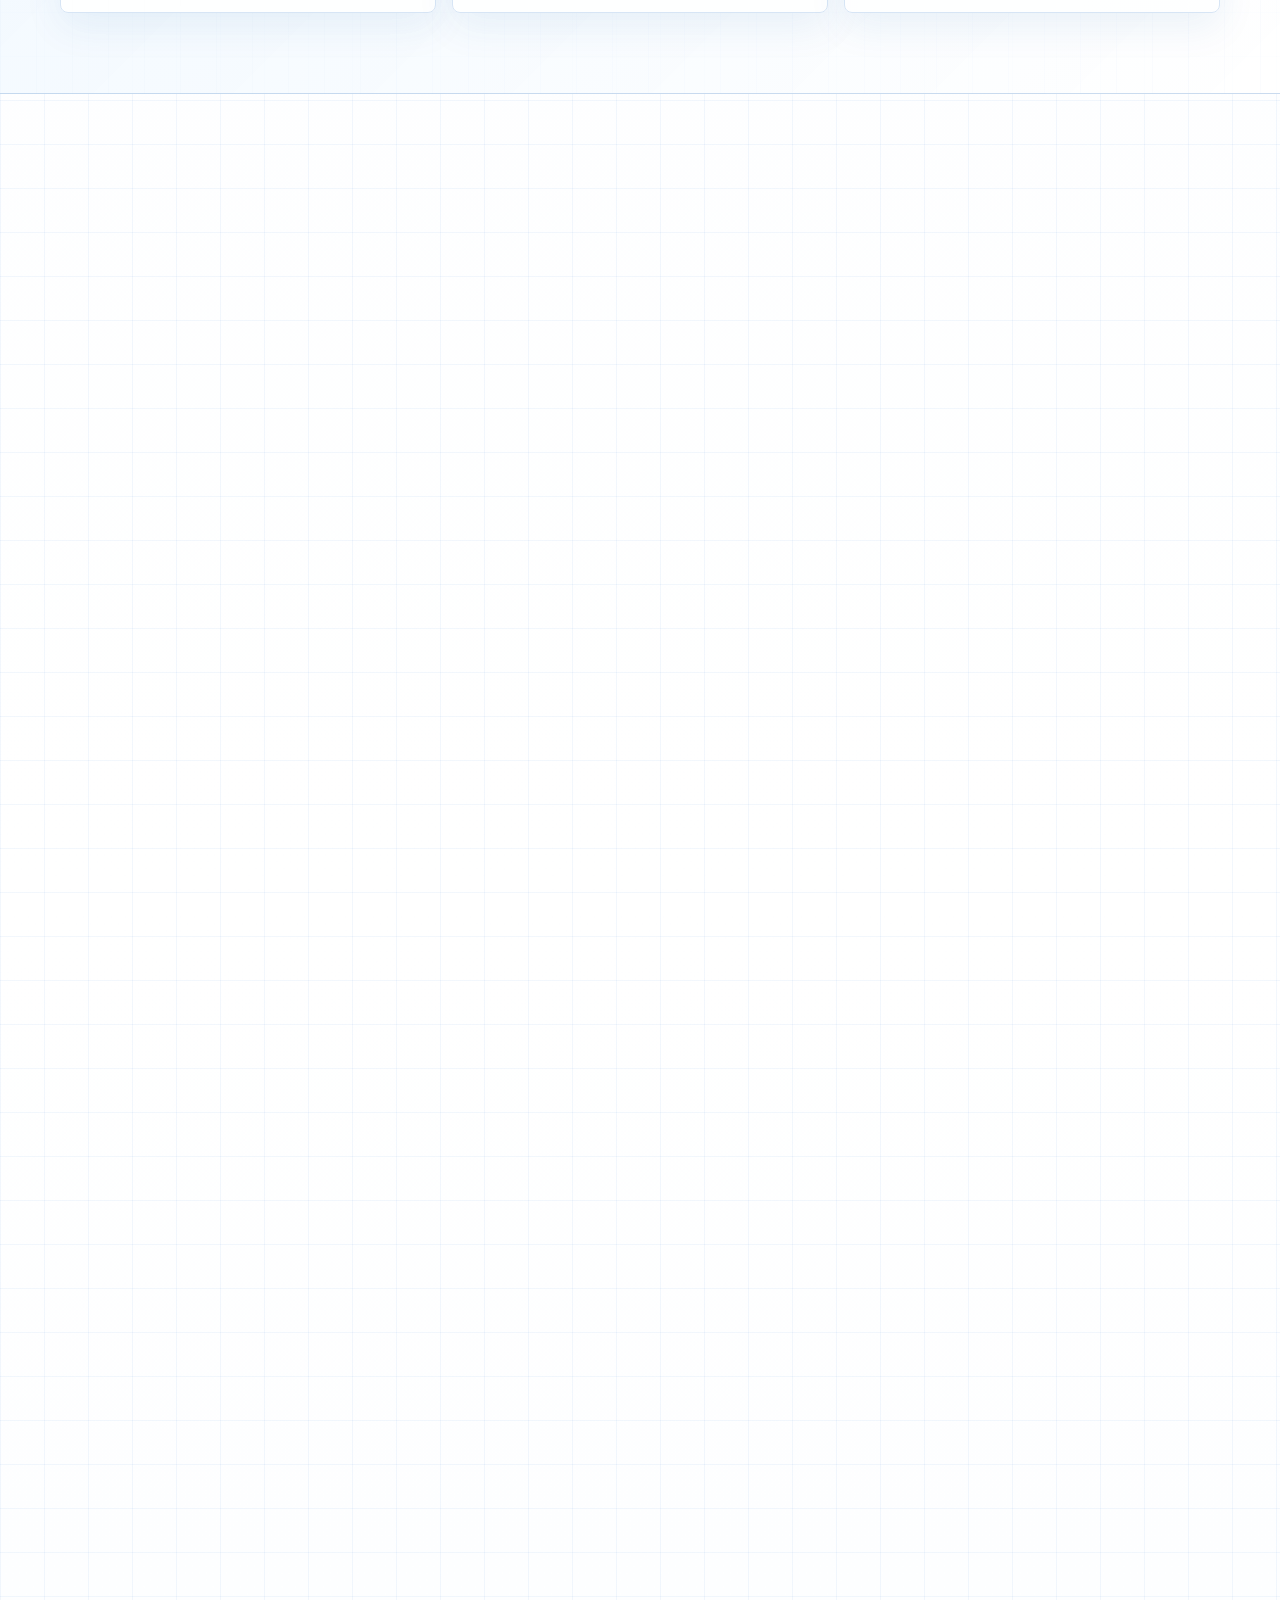
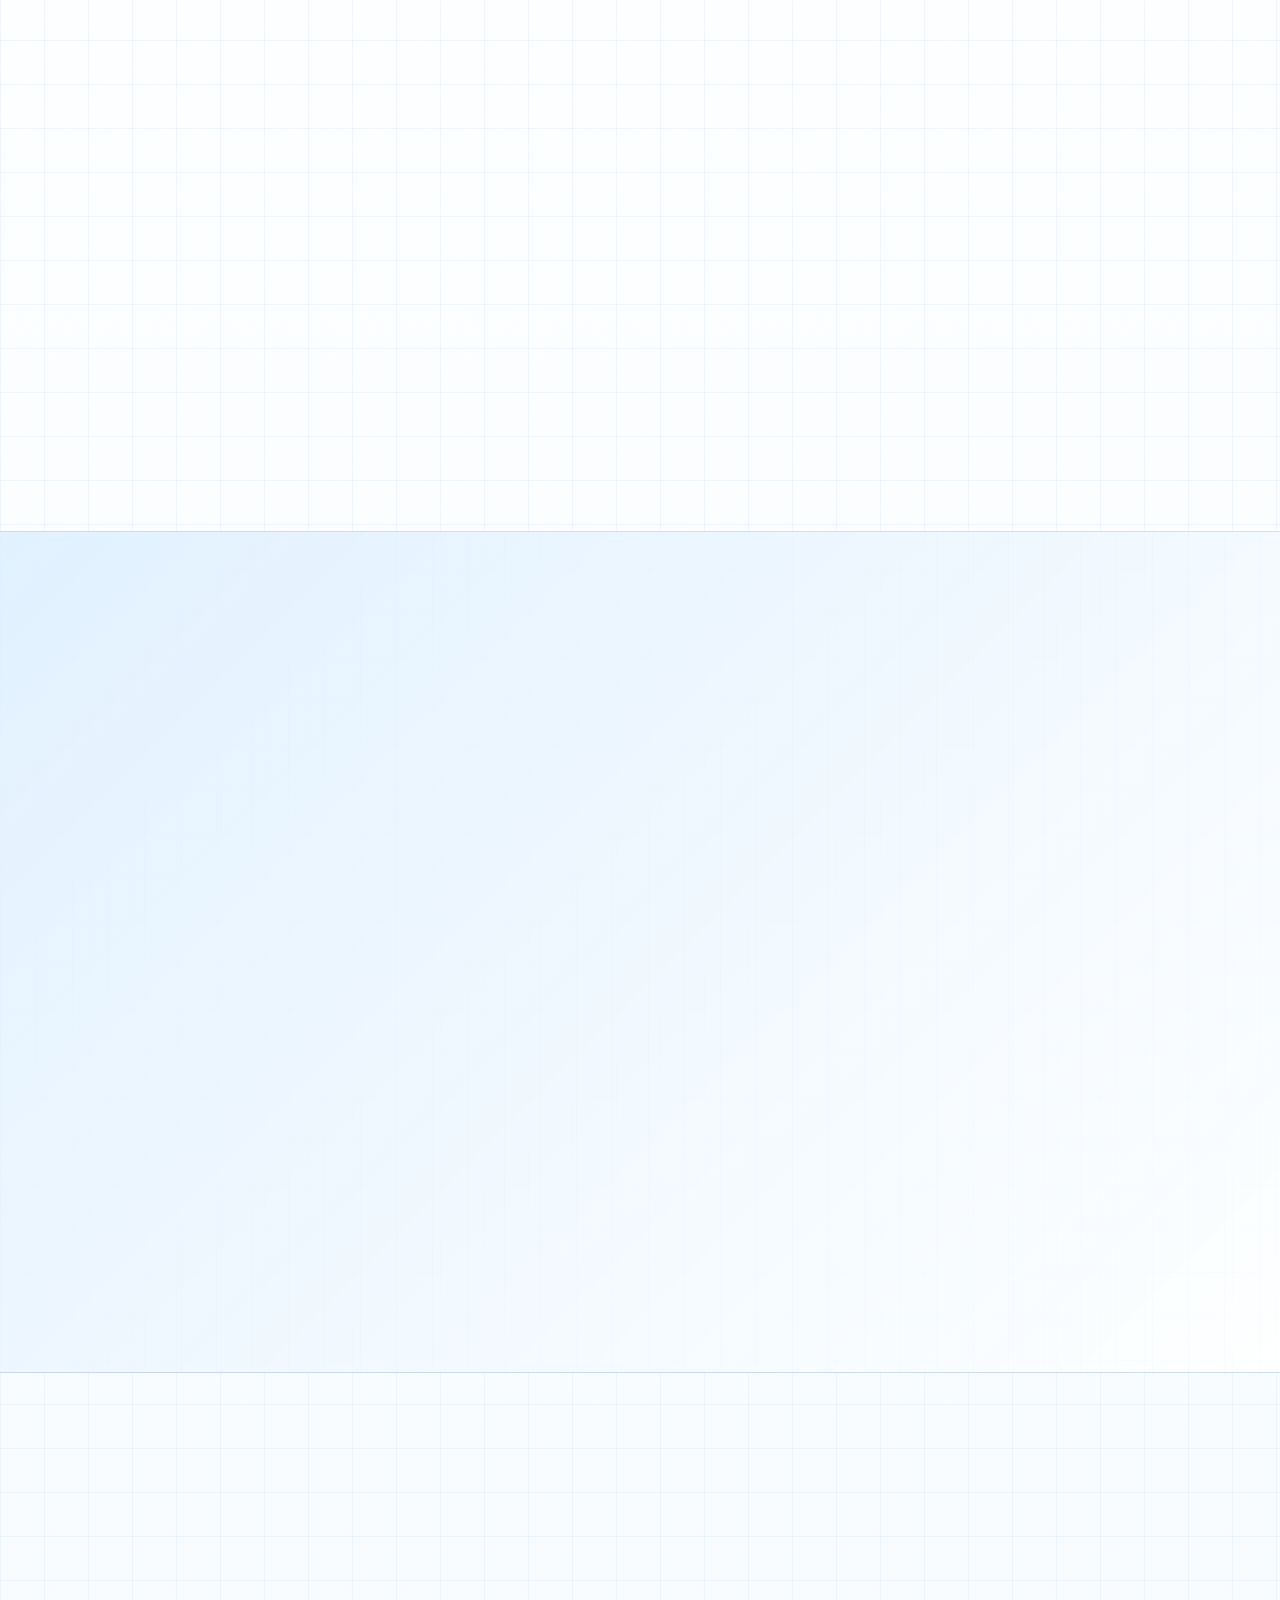
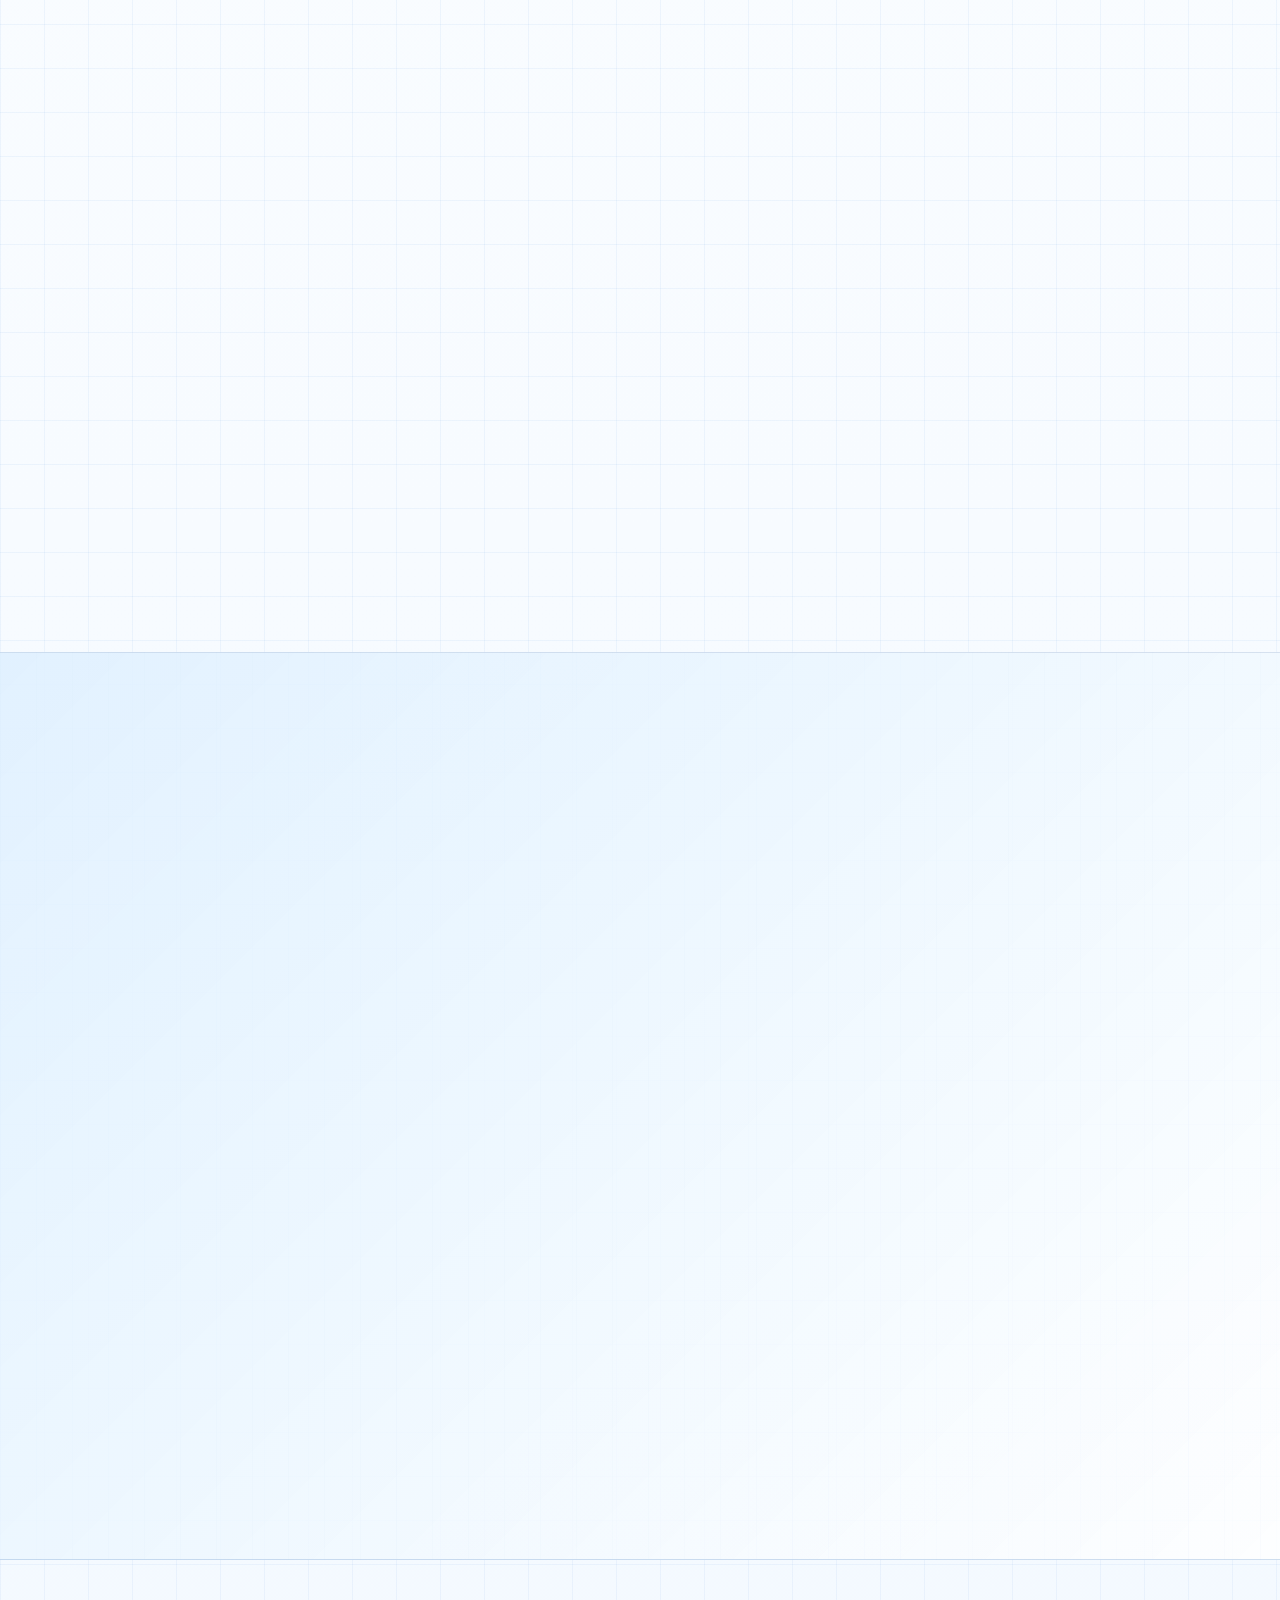
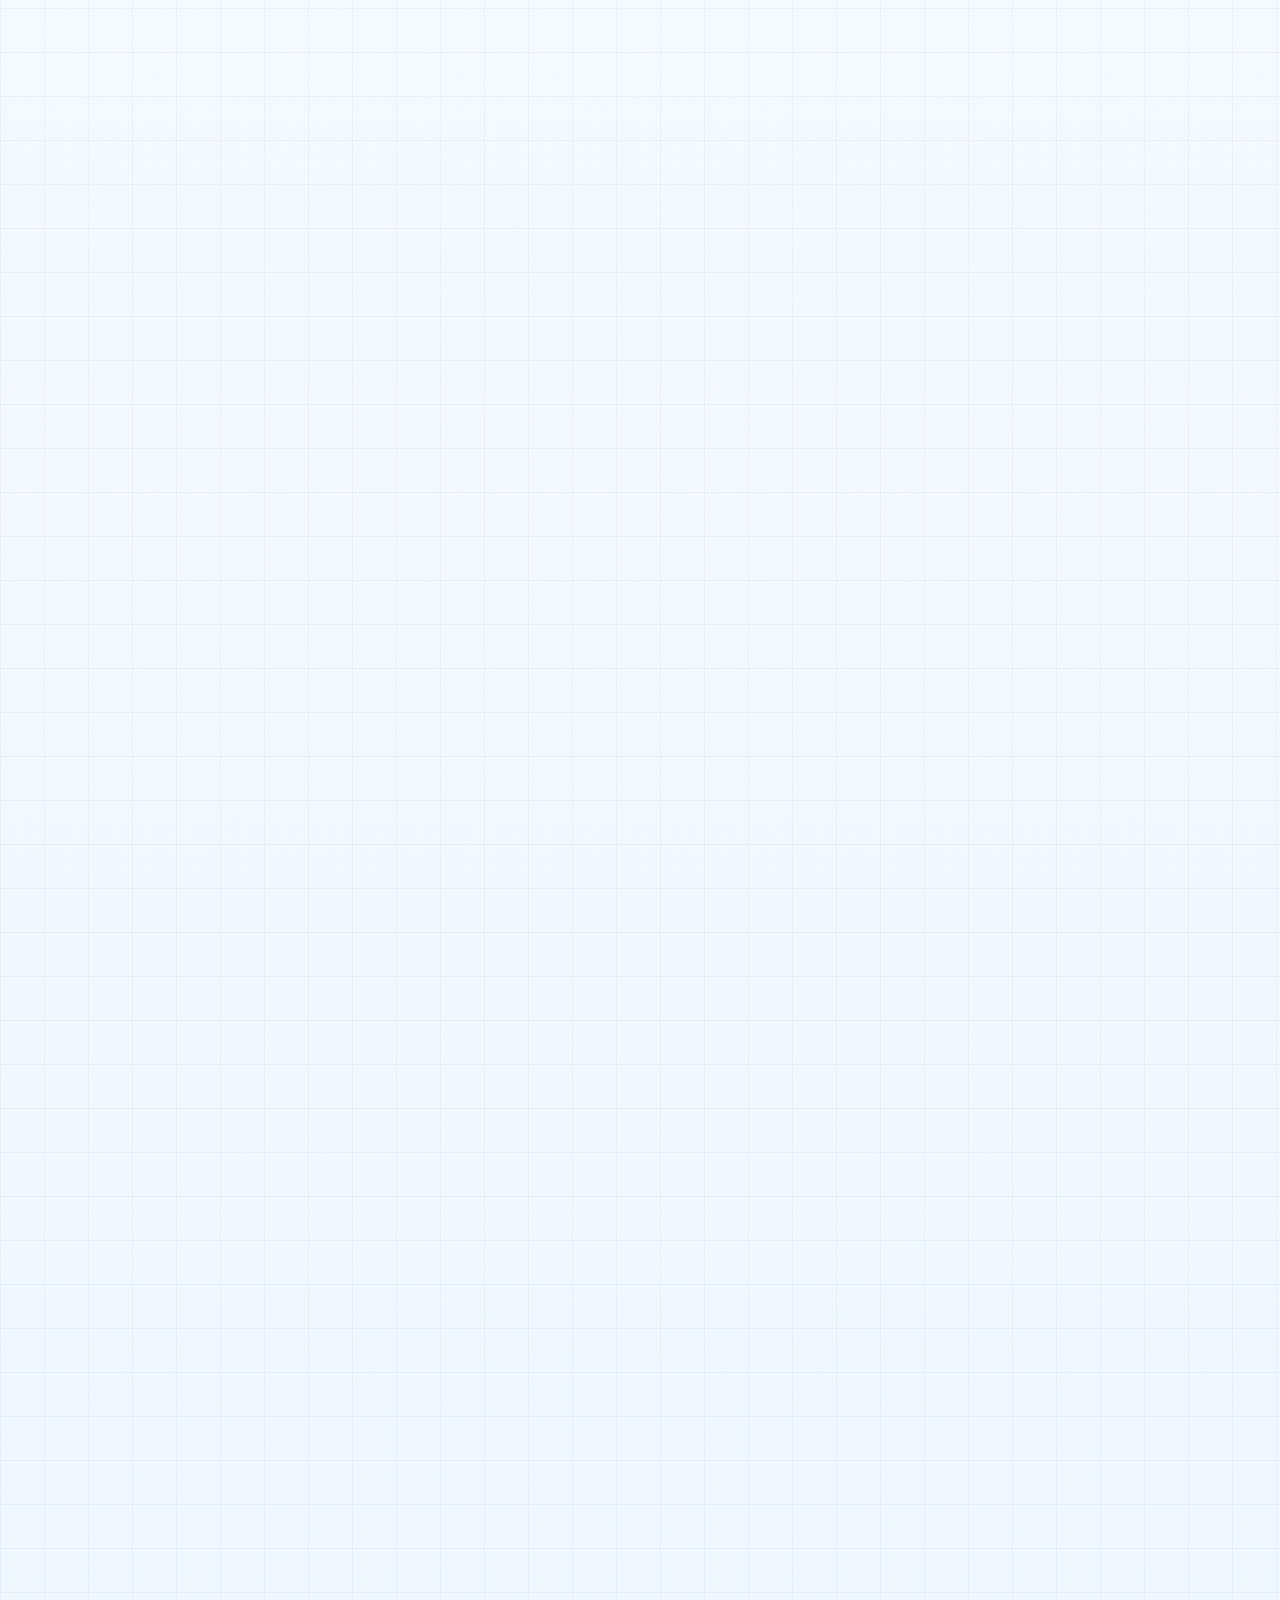
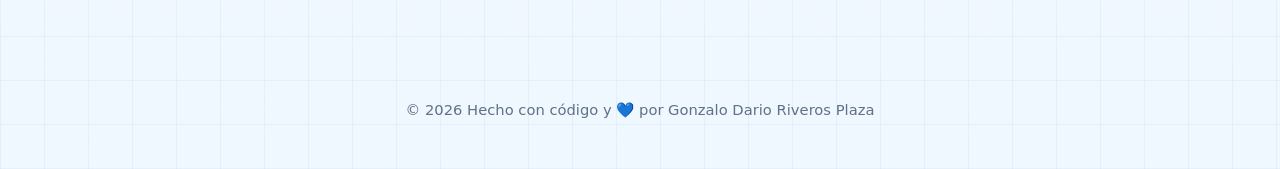
==== commit 43de2594: "Agrega GitHub a la lista de contacto (ES y EN) Co-Authored-By: Claude Opus 5.5 <noreply@anthropic.co" ====
--- a/index.html
+++ b/index.html
@@ -818,6 +818,9 @@
               <a href="https://www.linkedin.com/in/darioriverosp/" target="_blank" rel="noopener"><span><i
                     class="fa-brands fa-linkedin icon"
                     aria-hidden="true"></i>LinkedIn</span><strong>/in/darioriverosp</strong></a>
+              <a href="https://github.com/darioriverosp" target="_blank" rel="noopener me"><span><i
+                  class="fa-brands fa-github icon"
+                  aria-hidden="true"></i>GitHub</span><strong>/darioriverosp</strong></a>
             </div>
           </div>
 
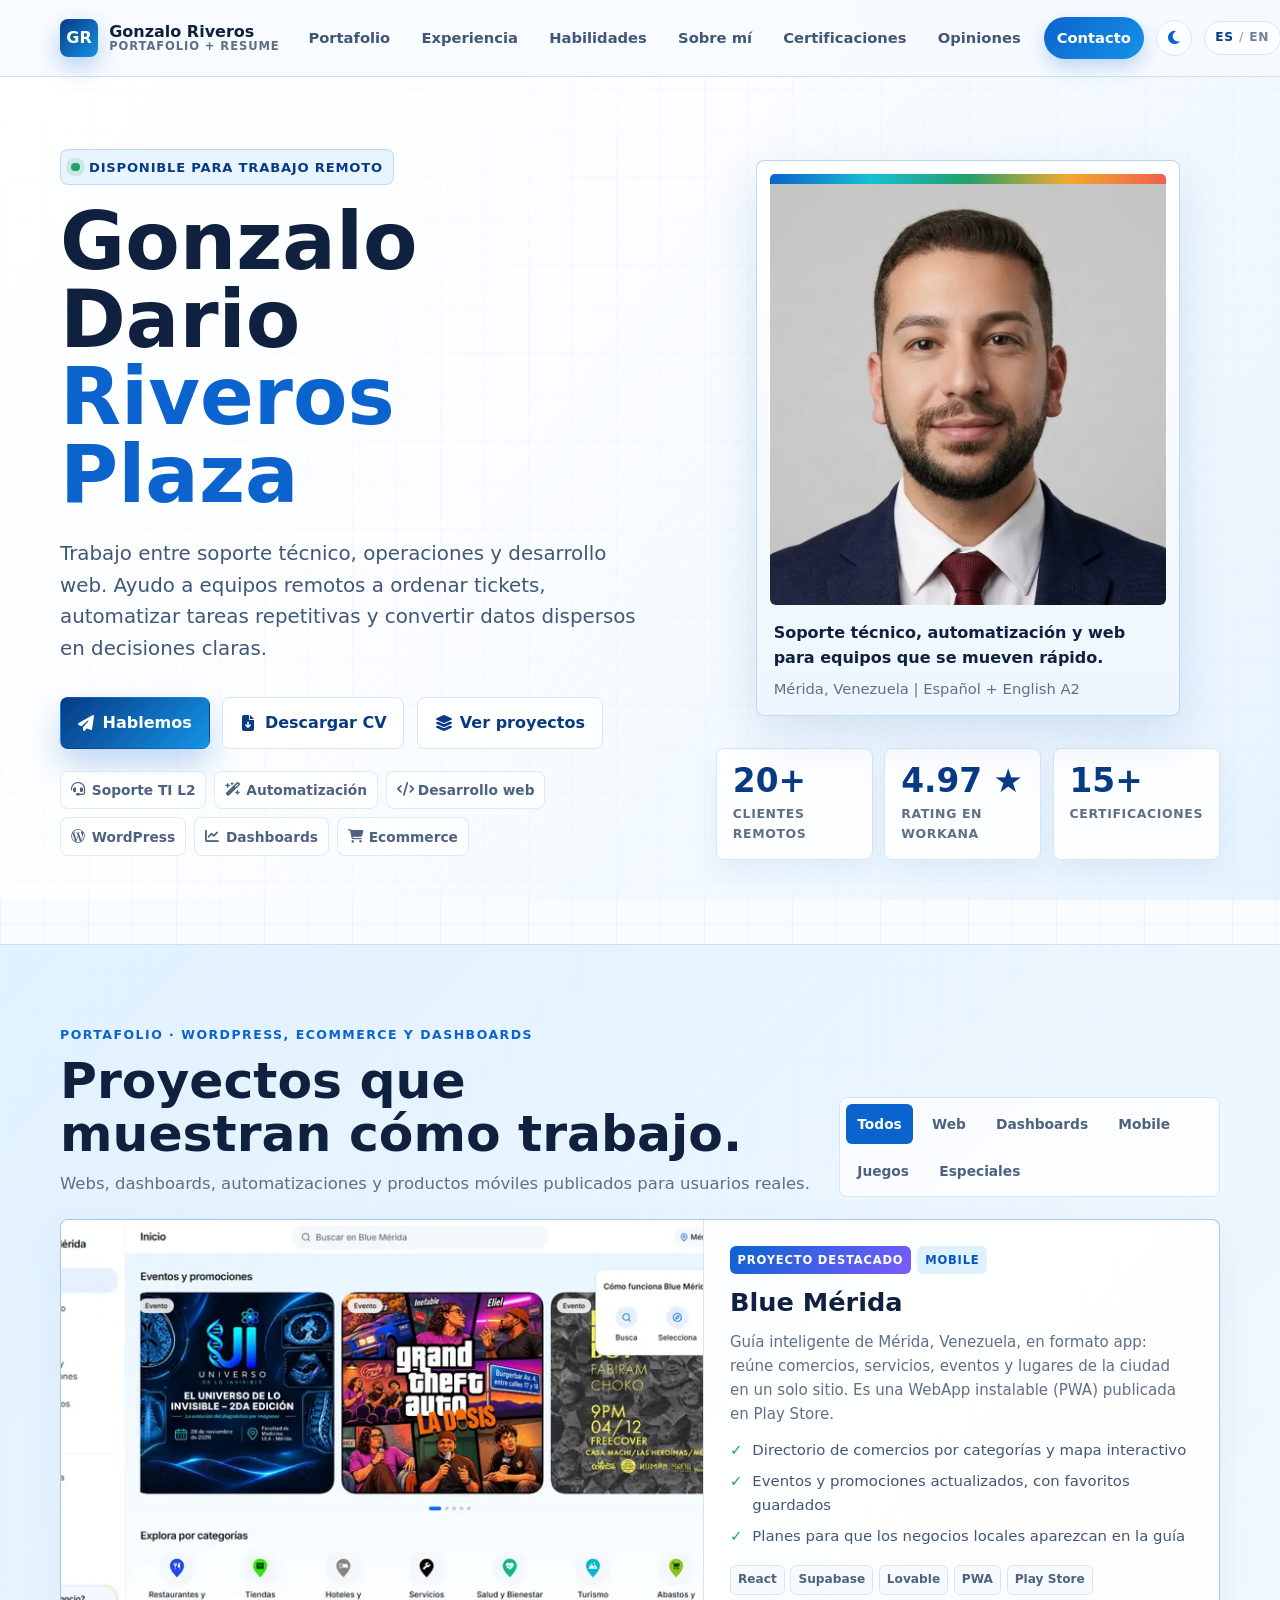
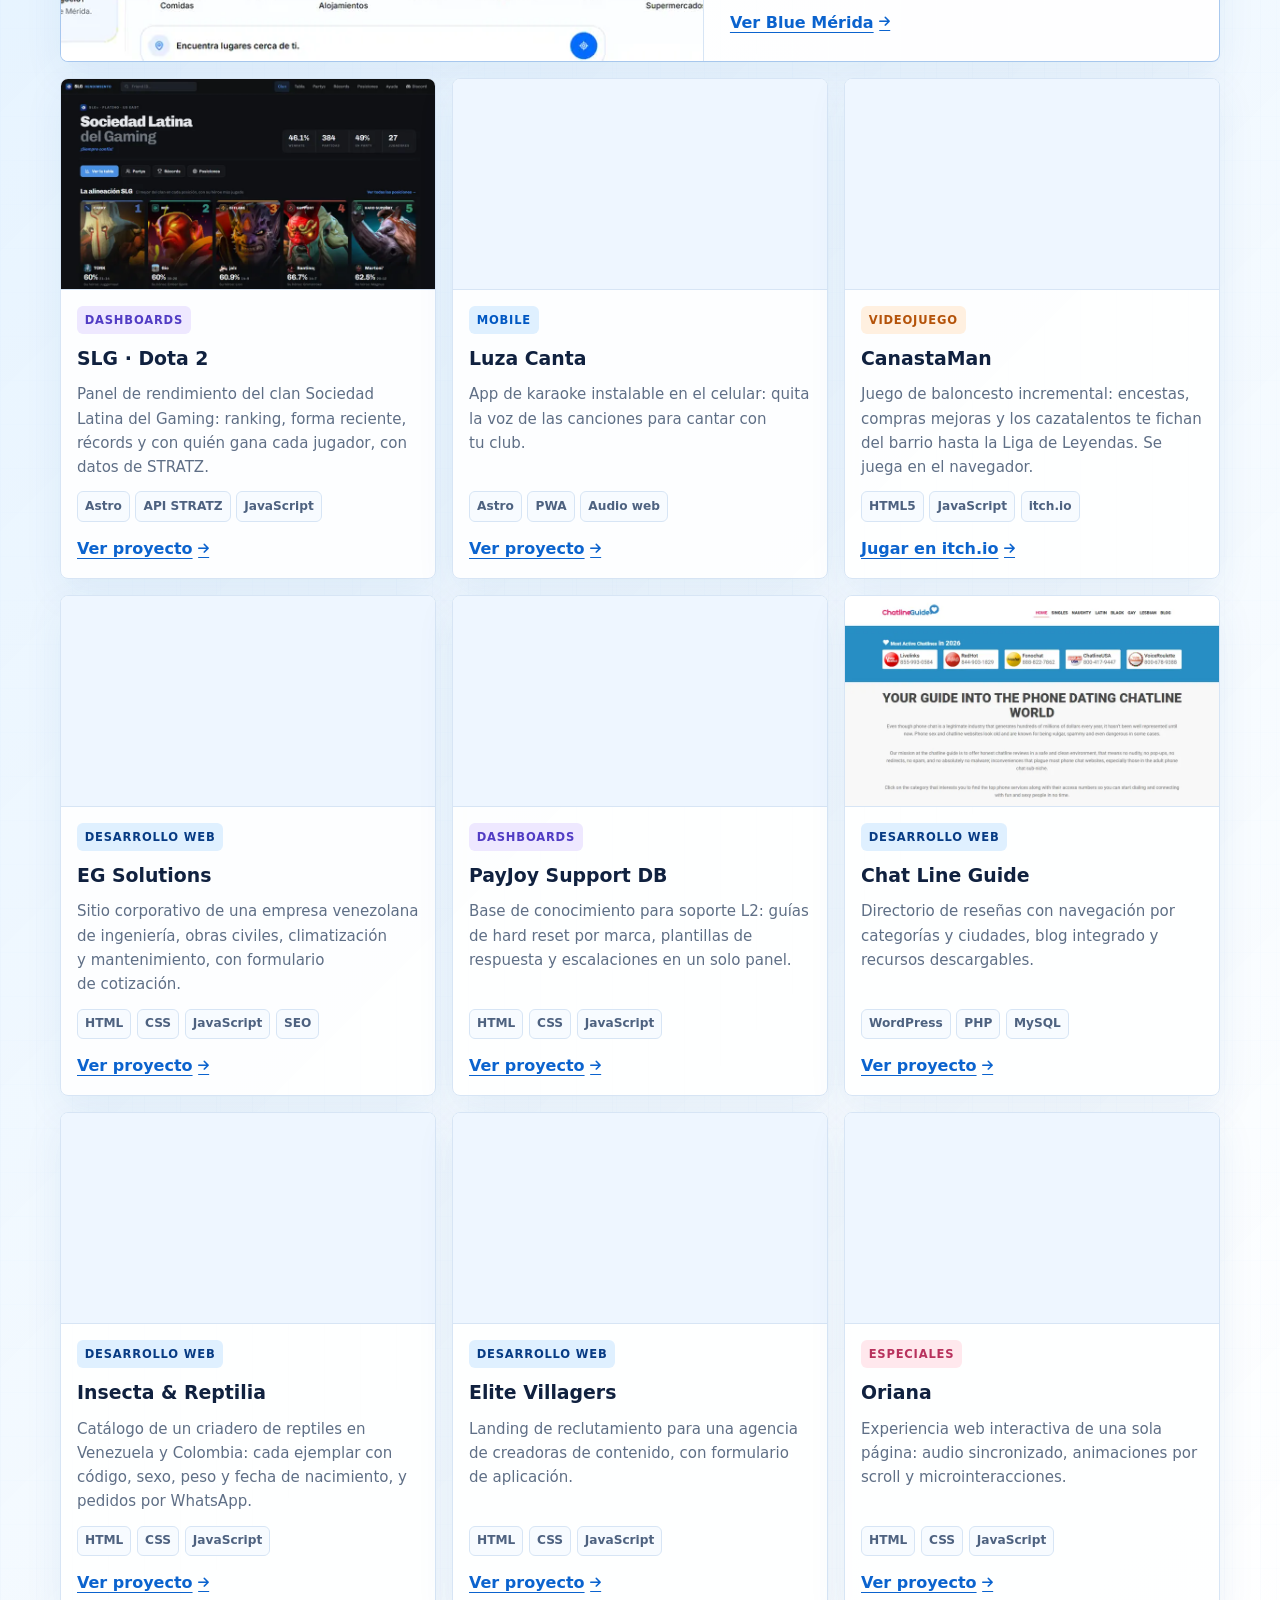
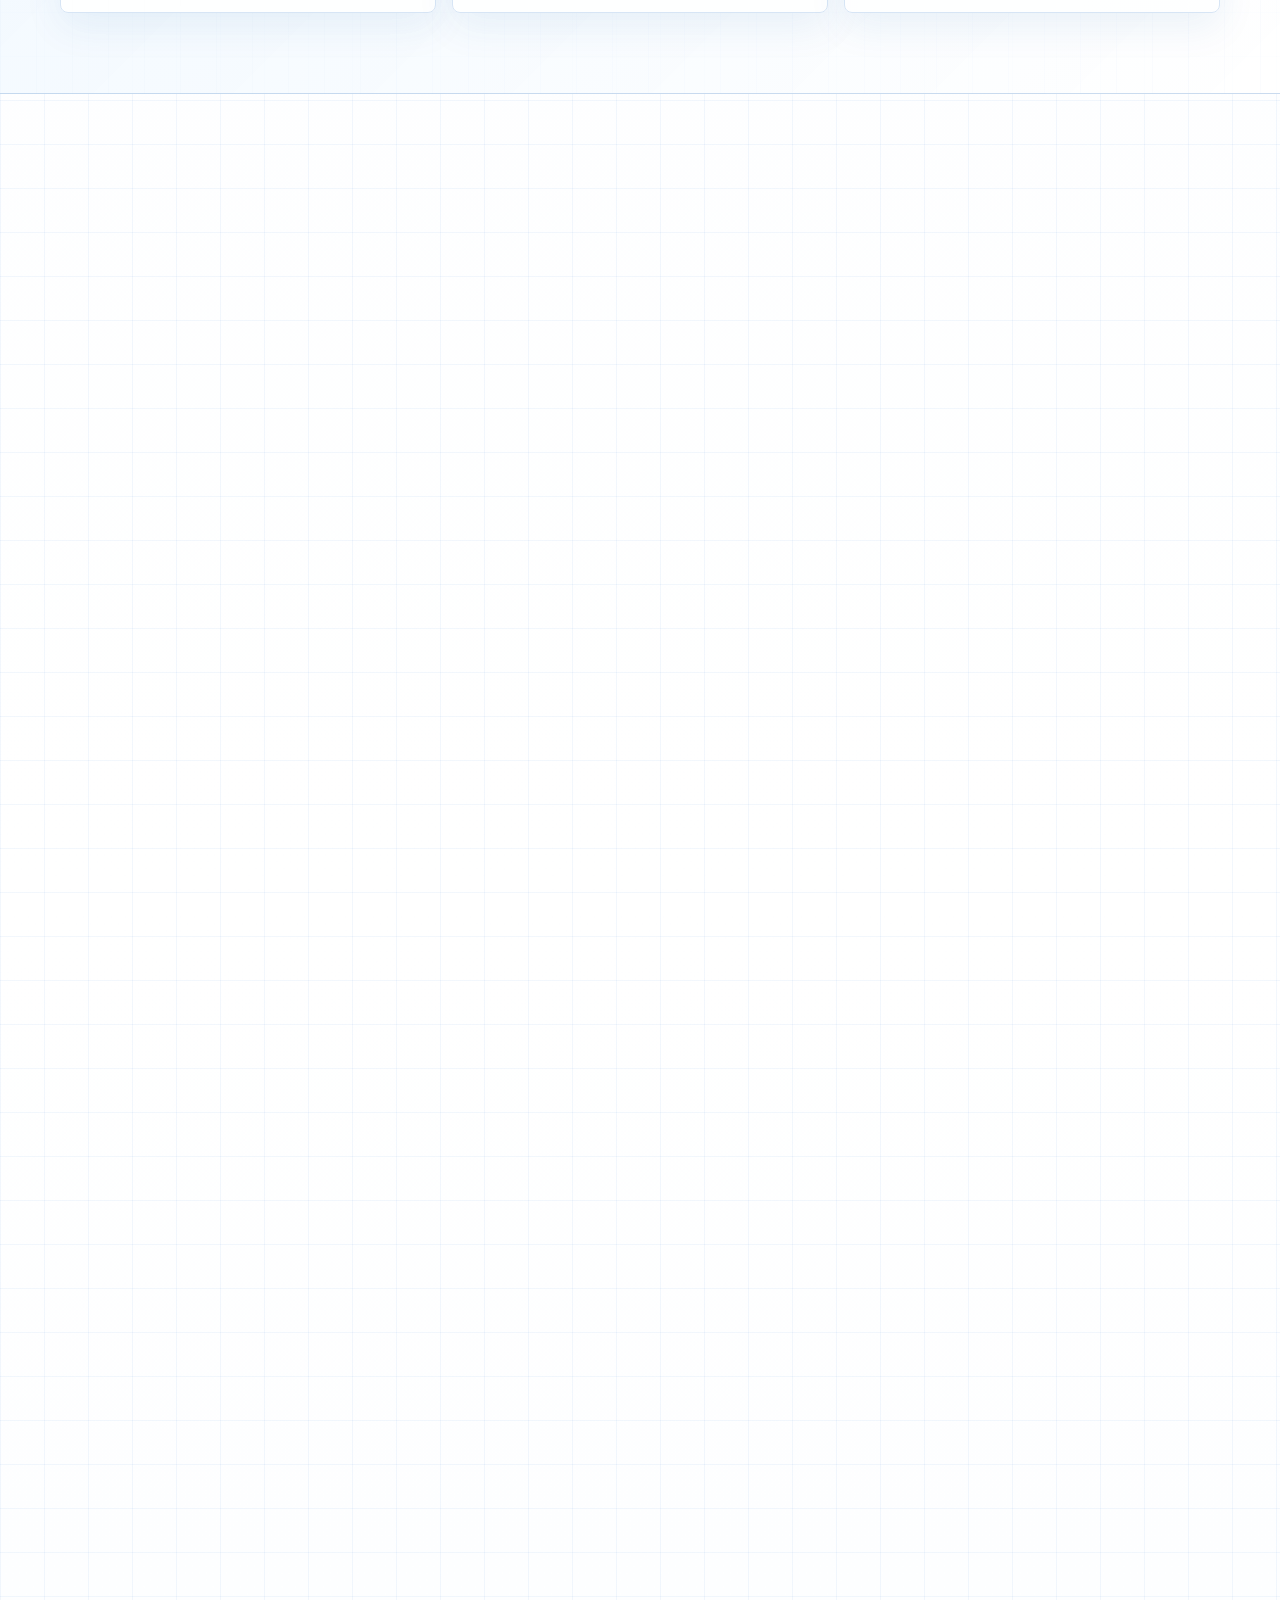
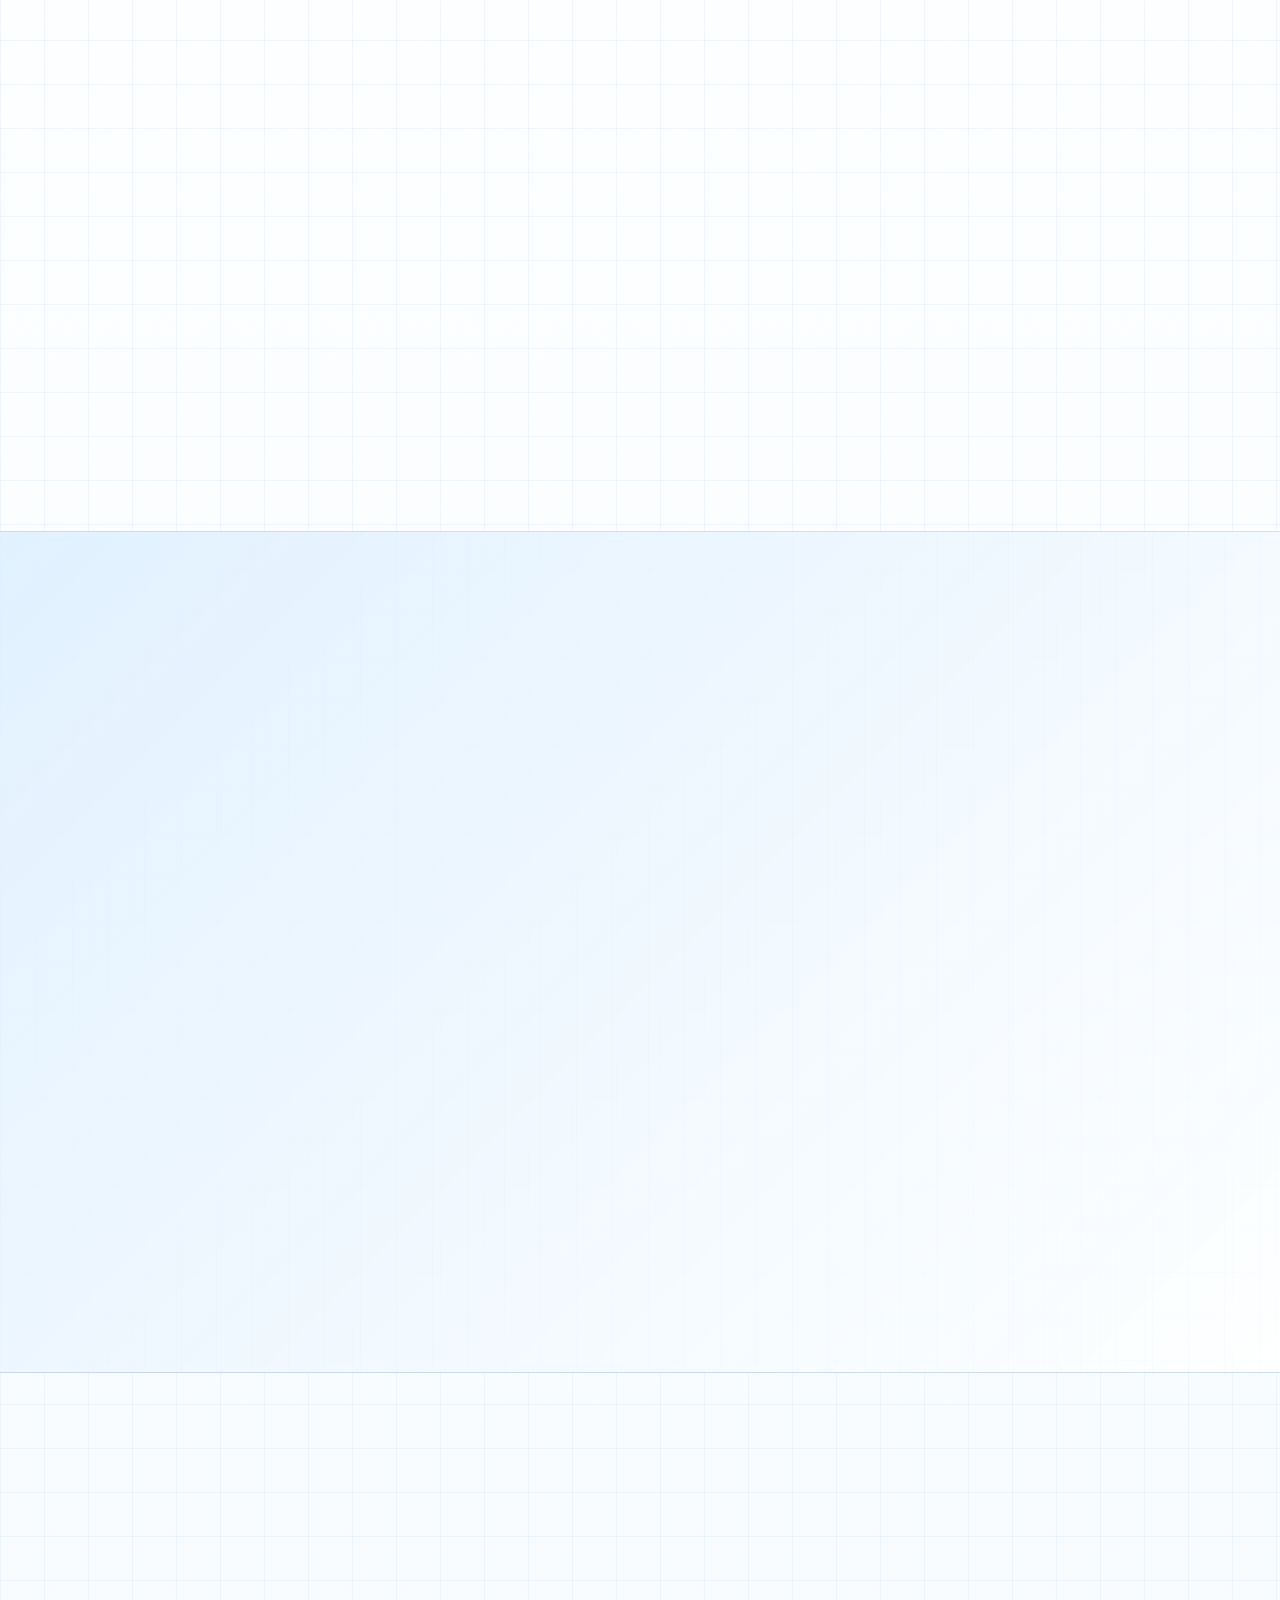
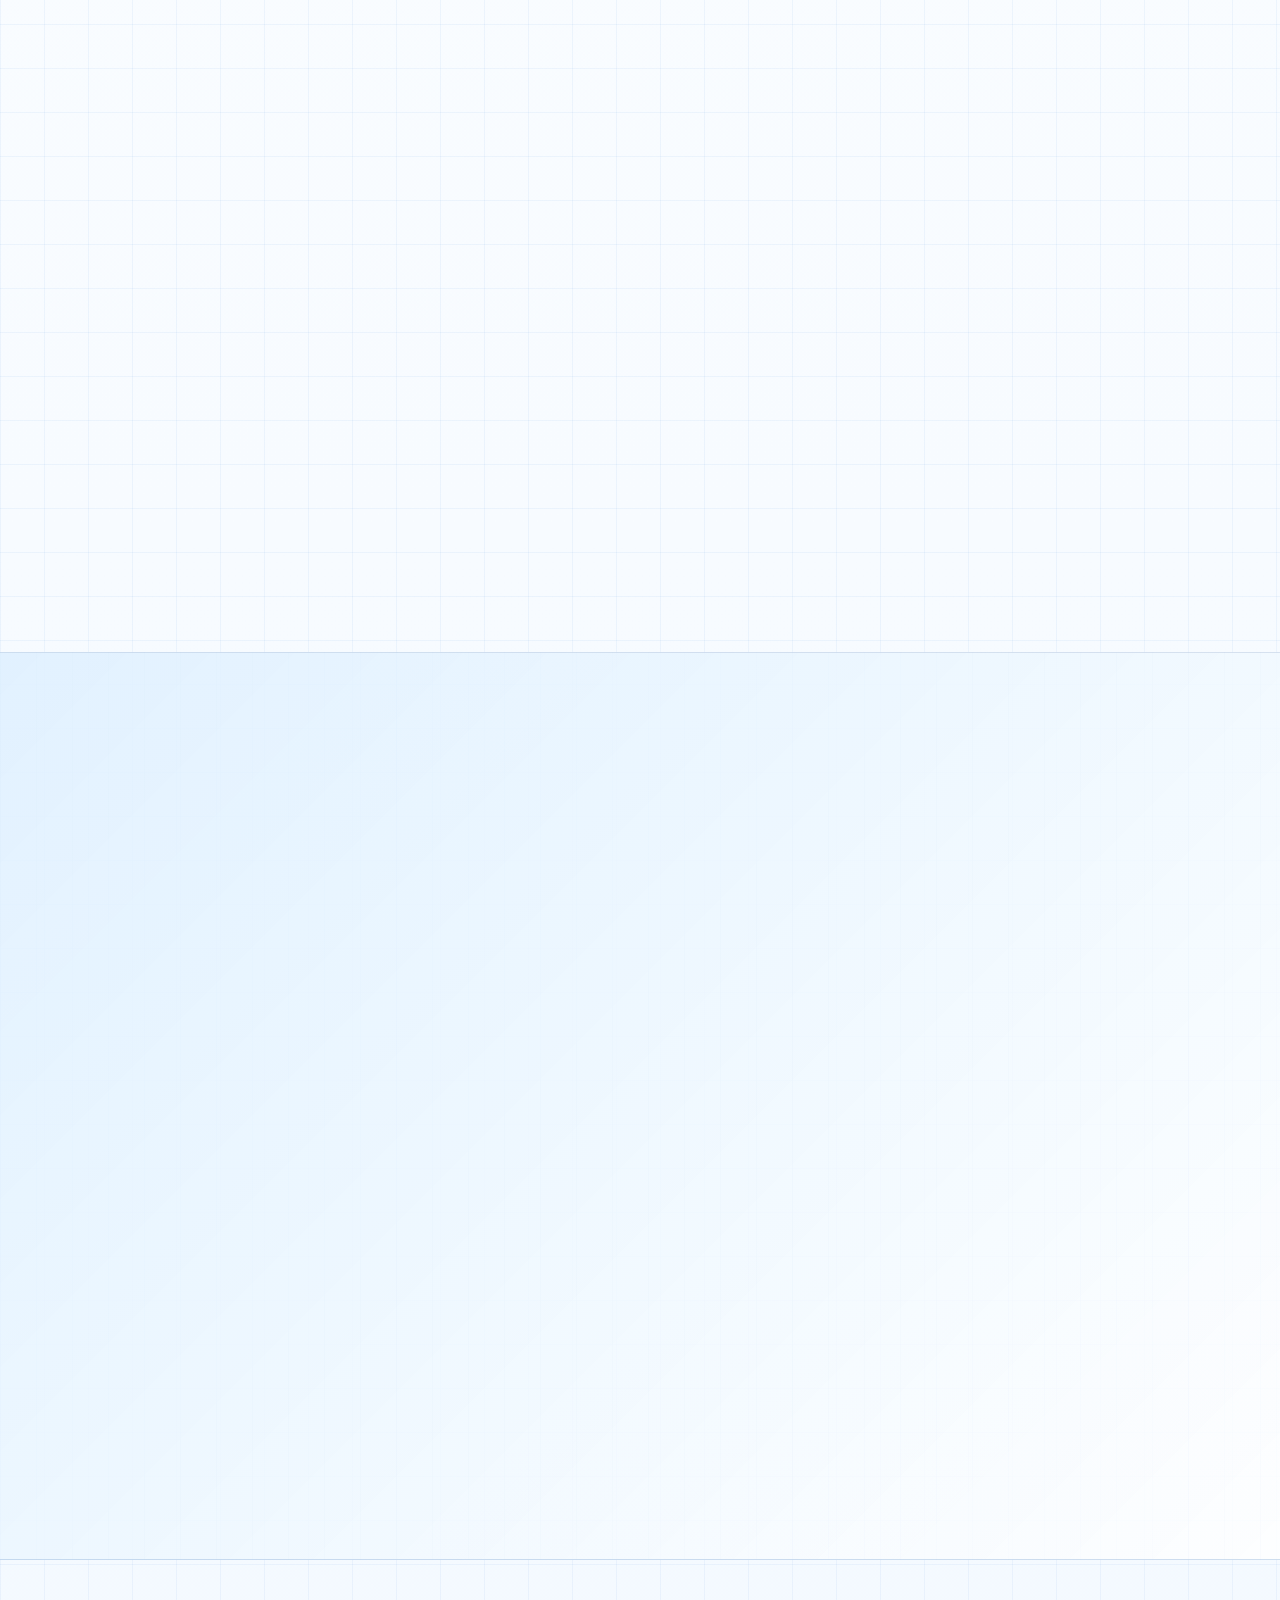
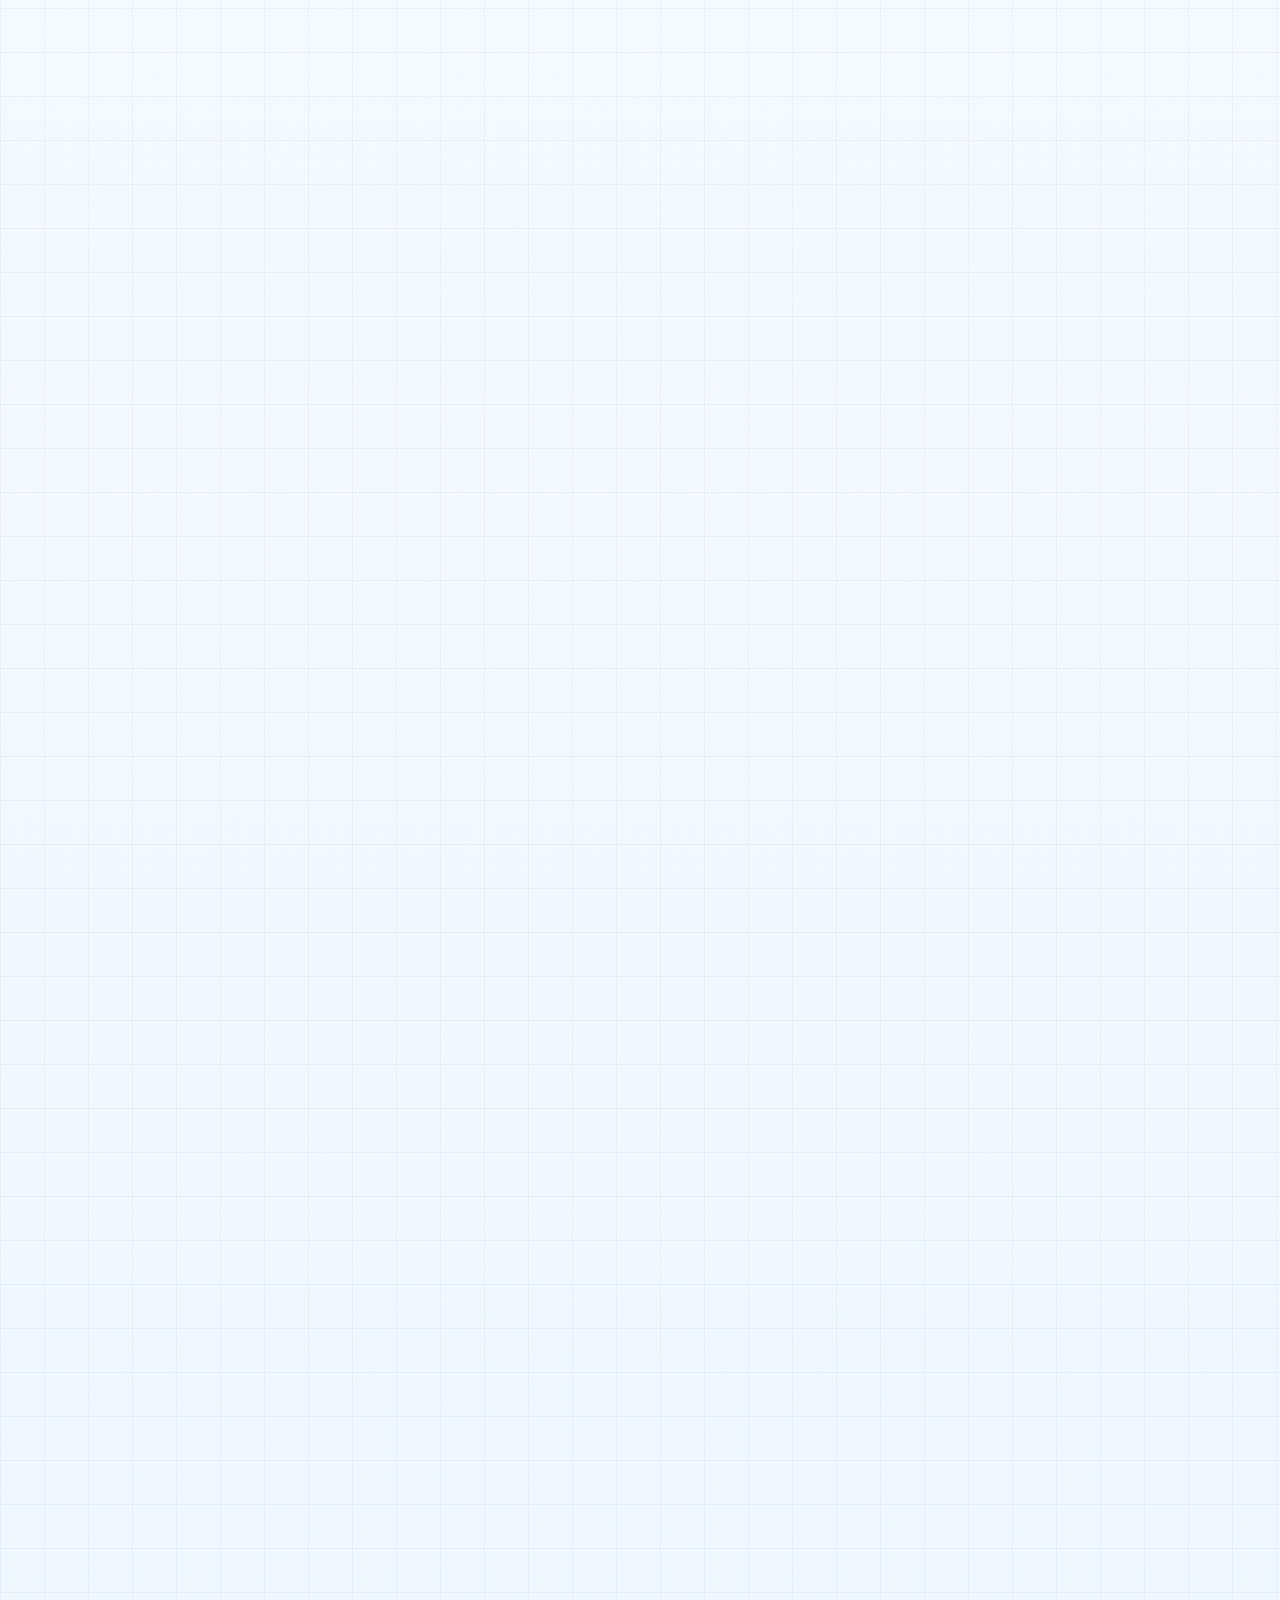
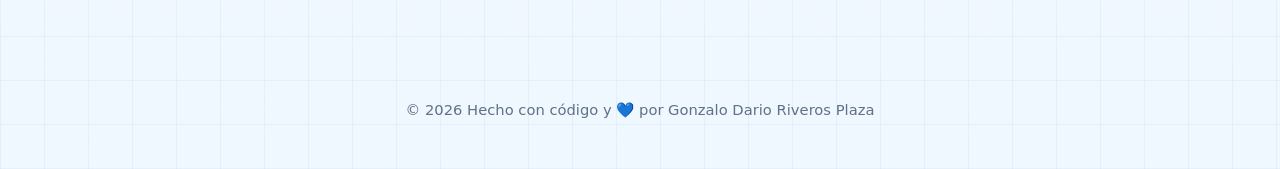
==== commit 591391c9: "Agrega boton flotante de WhatsApp con mensaje que identifica la web - Boton verde abajo a la derecha" ====
--- a/index.html
+++ b/index.html
@@ -48,7 +48,7 @@
   <link rel="preload" as="image" href="images/profile.webp" type="image/webp">
   <link rel="stylesheet" href="https://cdnjs.cloudflare.com/ajax/libs/font-awesome/6.5.2/css/all.min.css"
     referrerpolicy="no-referrer">
-  <link rel="stylesheet" href="styles.css?v=20261126e">
+  <link rel="stylesheet" href="styles.css?v=20261126f">
 
   <script type="application/ld+json">
   {
@@ -806,13 +806,13 @@
                   aria-hidden="true"></i>Enviar email</a>
               <a class="button button-ghost"
                 style="border-color: rgba(255,255,255,.38); background: rgba(255,255,255,.1); color: white"
-                href="https://wa.me/584123115063?text=Hola%20Gonzalo,%20vi%20tu%20portafolio%20y%20me%20gustar%C3%ADa%20contactarte."
+                href="https://wa.me/584123115063?text=Hola%20Gonzalo%20%F0%9F%91%8B%20Vengo%20de%20tu%20web%20%28darioriverosp.netlify.app%29%20y%20me%20gustar%C3%ADa%20hablar%20contigo."
                 target="_blank" rel="noopener"><i class="fa-brands fa-whatsapp icon" aria-hidden="true"></i>WhatsApp</a>
             </div>
             <div class="contact-list" aria-label="Datos de contacto">
               <a href="mailto:darioriveros19@gmail.com"><span><i class="fa-solid fa-envelope icon"
                     aria-hidden="true"></i>Email</span><strong>darioriveros19@gmail.com</strong></a>
-              <a href="https://wa.me/584123115063?text=Hola%20Gonzalo,%20vi%20tu%20portafolio%20y%20me%20gustar%C3%ADa%20contactarte."
+              <a href="https://wa.me/584123115063?text=Hola%20Gonzalo%20%F0%9F%91%8B%20Vengo%20de%20tu%20web%20%28darioriverosp.netlify.app%29%20y%20me%20gustar%C3%ADa%20hablar%20contigo."
                 target="_blank" rel="noopener"><span><i class="fa-solid fa-phone icon"
                     aria-hidden="true"></i>Teléfono</span><strong>+58 412 311 5063</strong></a>
               <a href="https://www.linkedin.com/in/darioriverosp/" target="_blank" rel="noopener"><span><i
@@ -847,6 +847,10 @@
       </div>
     </section>
   </main>
+
+  <a class="wa-float" href="https://wa.me/584123115063?text=Hola%20Gonzalo%20%F0%9F%91%8B%20Vengo%20de%20tu%20web%20%28darioriverosp.netlify.app%29%20y%20me%20gustar%C3%ADa%20hablar%20contigo." target="_blank" rel="noopener" aria-label="Escríbeme por WhatsApp">
+    <i class="fa-brands fa-whatsapp" aria-hidden="true"></i><span class="wa-float-tip">¿Hablamos?</span>
+  </a>
 
   <footer class="footer">
     <div class="container">
@@ -1029,6 +1033,25 @@
         }
       });
     }
+
+    // Botón flotante de WhatsApp: aparece al bajar y se oculta en la sección de contacto
+    const waFloat = document.querySelector('.wa-float');
+    const contactSection = document.getElementById('contact');
+    if (waFloat && contactSection) {
+      let pastHero = false;
+      let inContact = false;
+      const paintWa = () => waFloat.classList.toggle('is-visible', pastHero && !inContact);
+      window.addEventListener('scroll', () => {
+        pastHero = window.scrollY > window.innerHeight * 0.6;
+        paintWa();
+      }, { passive: true });
+      new IntersectionObserver((entries) => {
+        inContact = entries[0].isIntersecting;
+        paintWa();
+      }, { threshold: 0.15 }).observe(contactSection);
+      pastHero = window.scrollY > window.innerHeight * 0.6;
+      paintWa();
+    }
   </script>
 </body>
 
--- a/styles.css
+++ b/styles.css
@@ -1705,6 +1705,86 @@
       }
     }
 
+    /* ---- Botón flotante de WhatsApp ---- */
+    .wa-float {
+      position: fixed;
+      right: max(1rem, env(safe-area-inset-right));
+      bottom: max(1rem, env(safe-area-inset-bottom));
+      z-index: 60;
+      display: inline-flex;
+      align-items: center;
+      justify-content: center;
+      width: 56px;
+      height: 56px;
+      border-radius: 999px;
+      color: #fff;
+      background: #25d366;
+      box-shadow: 0 10px 28px rgba(18, 140, 70, 0.4);
+      font-size: 1.75rem;
+      opacity: 0;
+      transform: translateY(16px) scale(0.9);
+      pointer-events: none;
+      transition: opacity 220ms ease, transform 220ms ease, background 200ms ease;
+    }
+
+    .wa-float.is-visible {
+      opacity: 1;
+      transform: none;
+      pointer-events: auto;
+    }
+
+    .wa-float:hover,
+    .wa-float:focus-visible {
+      background: #1ebe5b;
+    }
+
+    .wa-float:focus-visible {
+      outline: 3px solid var(--blue-500);
+      outline-offset: 3px;
+    }
+
+    .wa-float-tip {
+      position: absolute;
+      right: calc(100% + 0.6rem);
+      padding: 0.45rem 0.7rem;
+      border-radius: 999px;
+      color: var(--ink);
+      background: var(--surface-3);
+      box-shadow: 0 8px 22px rgba(14, 86, 160, 0.18);
+      font-size: 0.85rem;
+      font-weight: 800;
+      white-space: nowrap;
+      opacity: 0;
+      transform: translateX(6px);
+      pointer-events: none;
+      transition: opacity 200ms ease, transform 200ms ease;
+    }
+
+    .wa-float:hover .wa-float-tip,
+    .wa-float:focus-visible .wa-float-tip {
+      opacity: 1;
+      transform: none;
+    }
+
+    @media (max-width: 760px) {
+      .wa-float {
+        width: 52px;
+        height: 52px;
+        font-size: 1.6rem;
+      }
+
+      .wa-float-tip {
+        display: none;
+      }
+    }
+
+    @media (prefers-reduced-motion: reduce) {
+      .wa-float,
+      .wa-float-tip {
+        transition: none;
+      }
+    }
+
     /* ---- Contacto como botón al final del menú ---- */
     .nav-links a.nav-cta {
       margin-left: 0.3rem;
